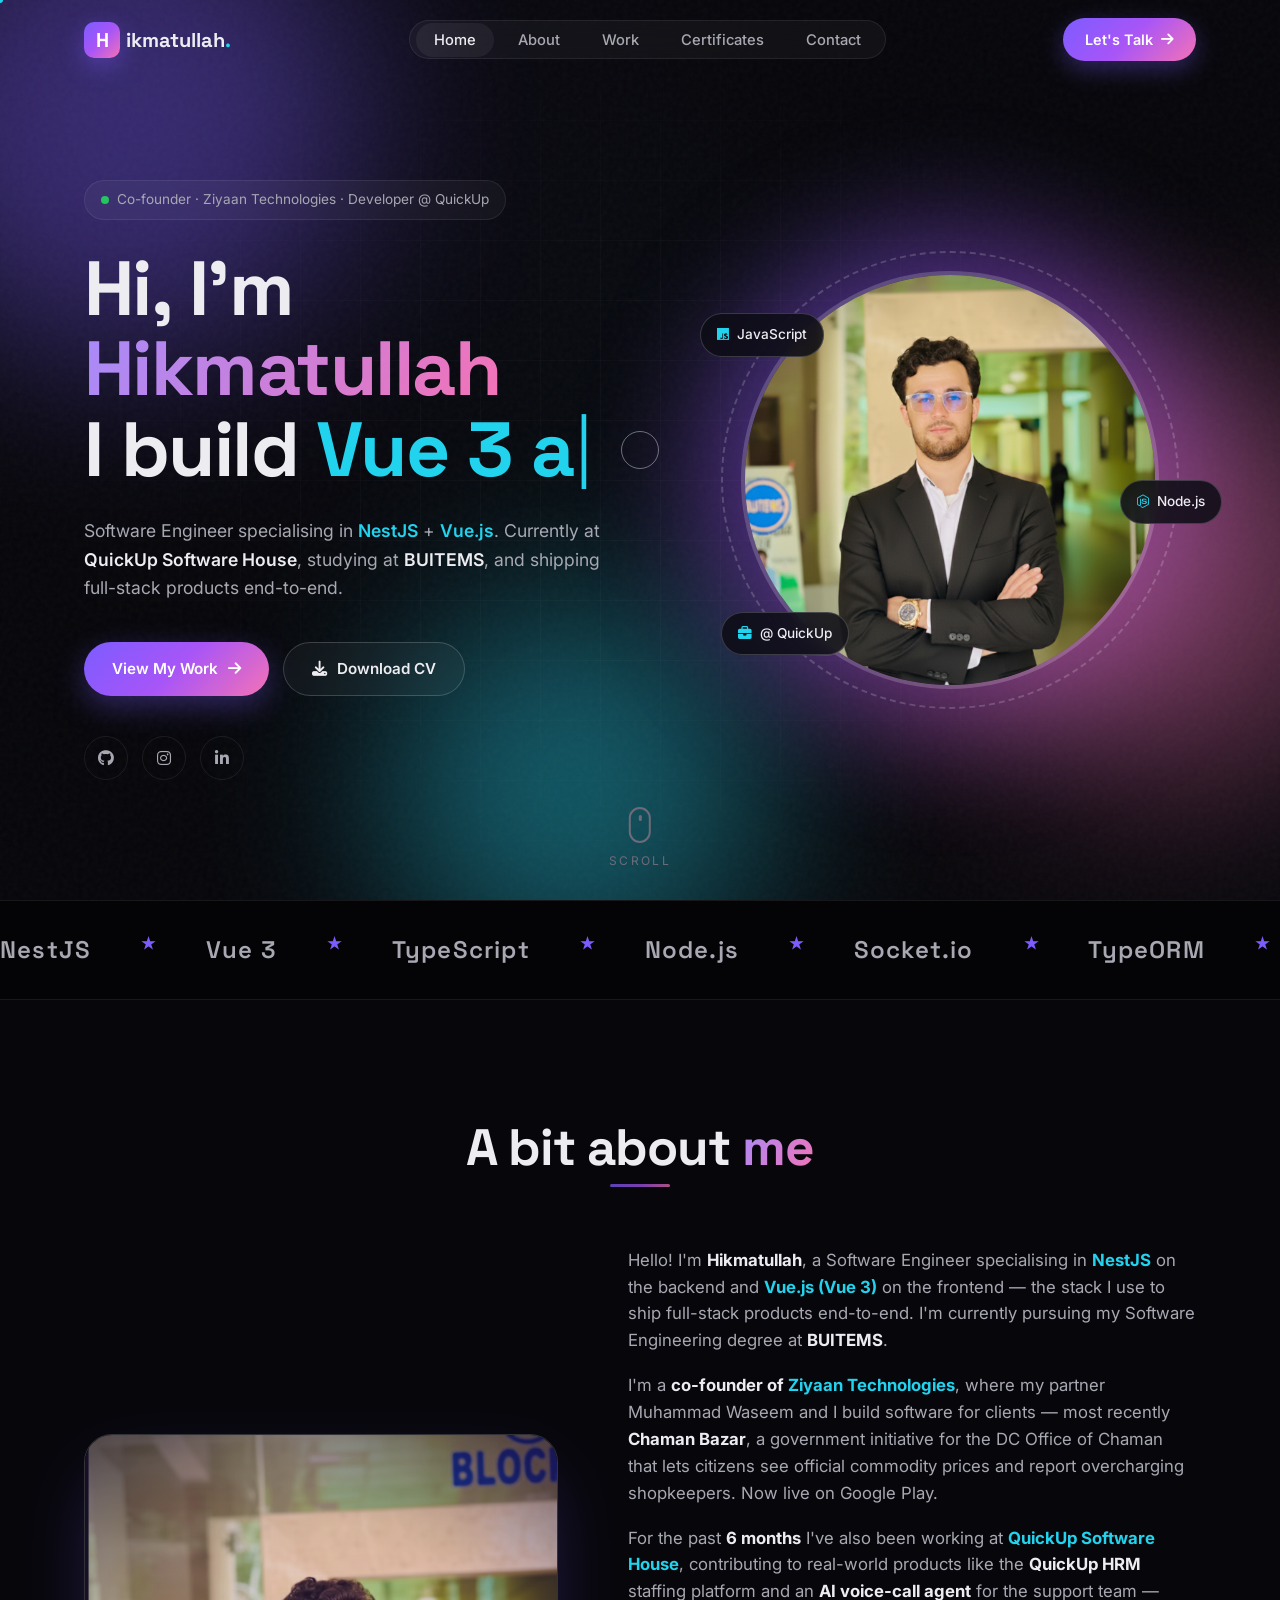
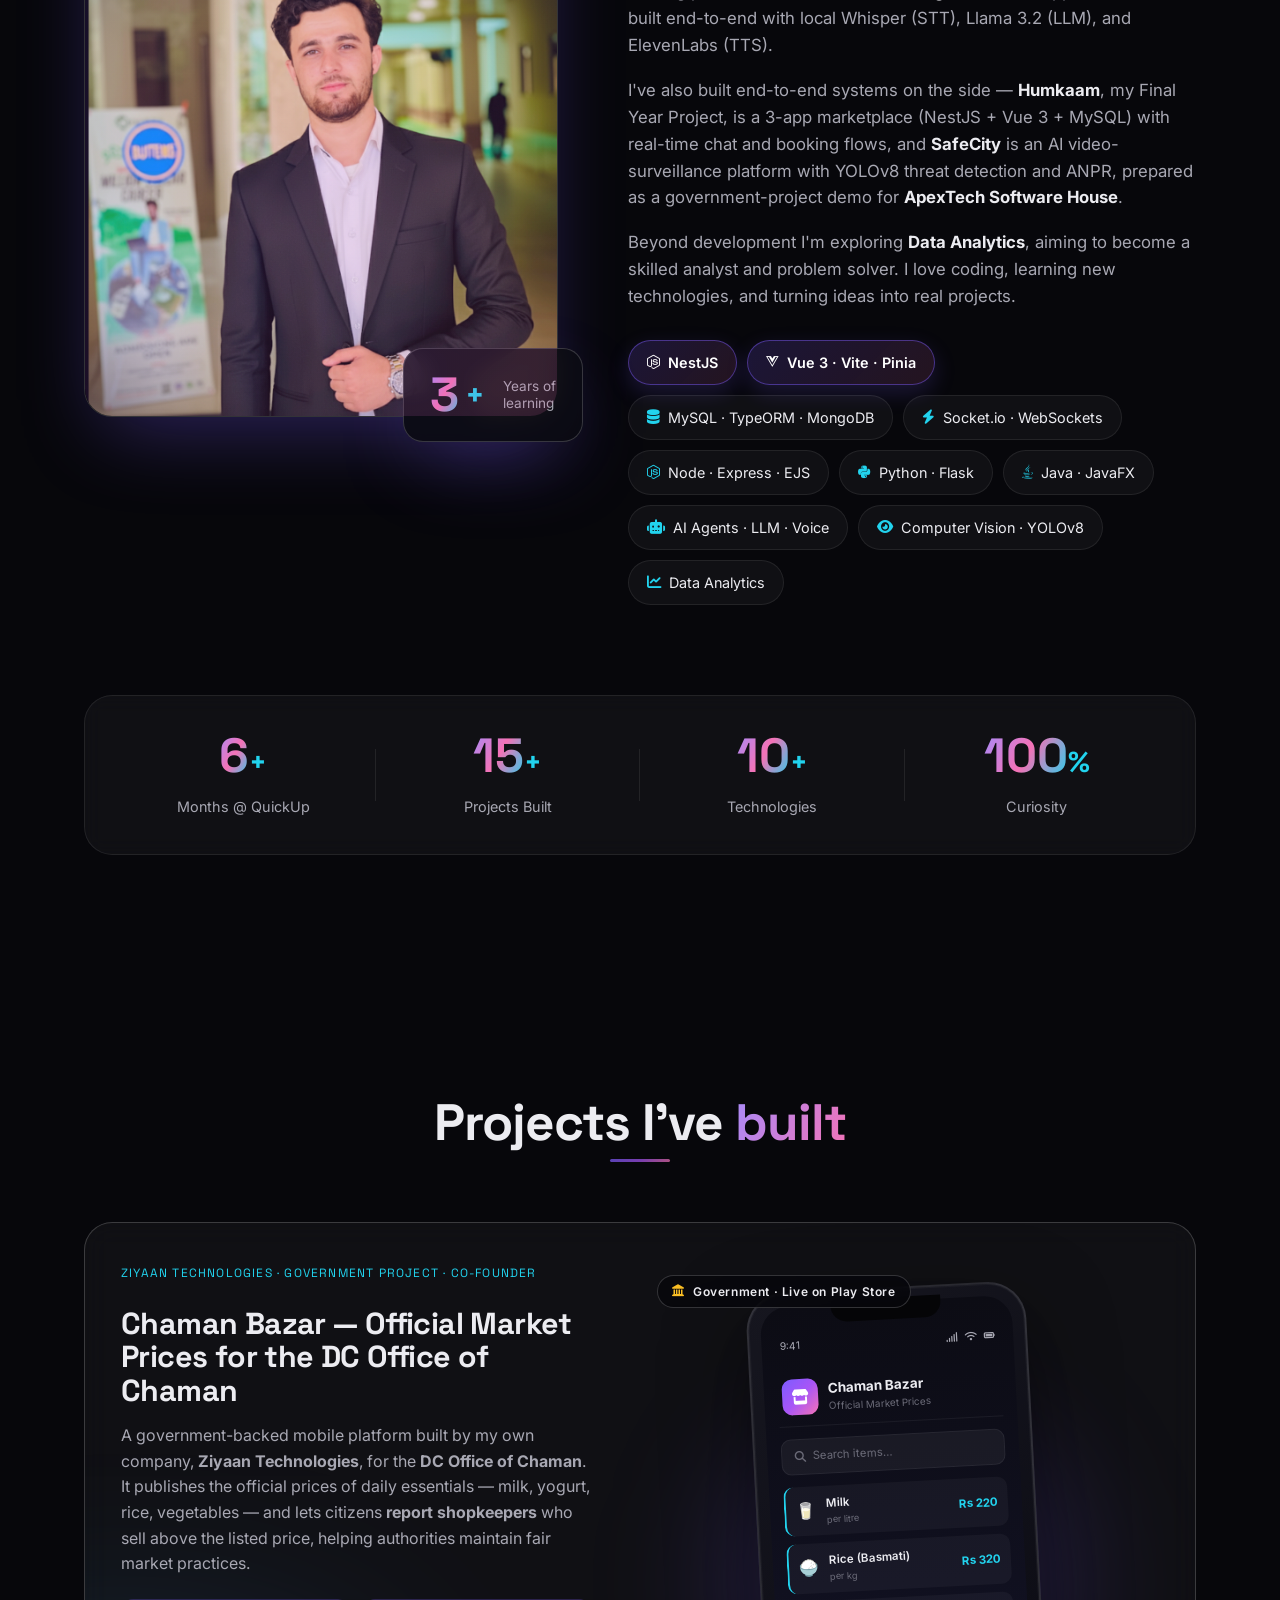
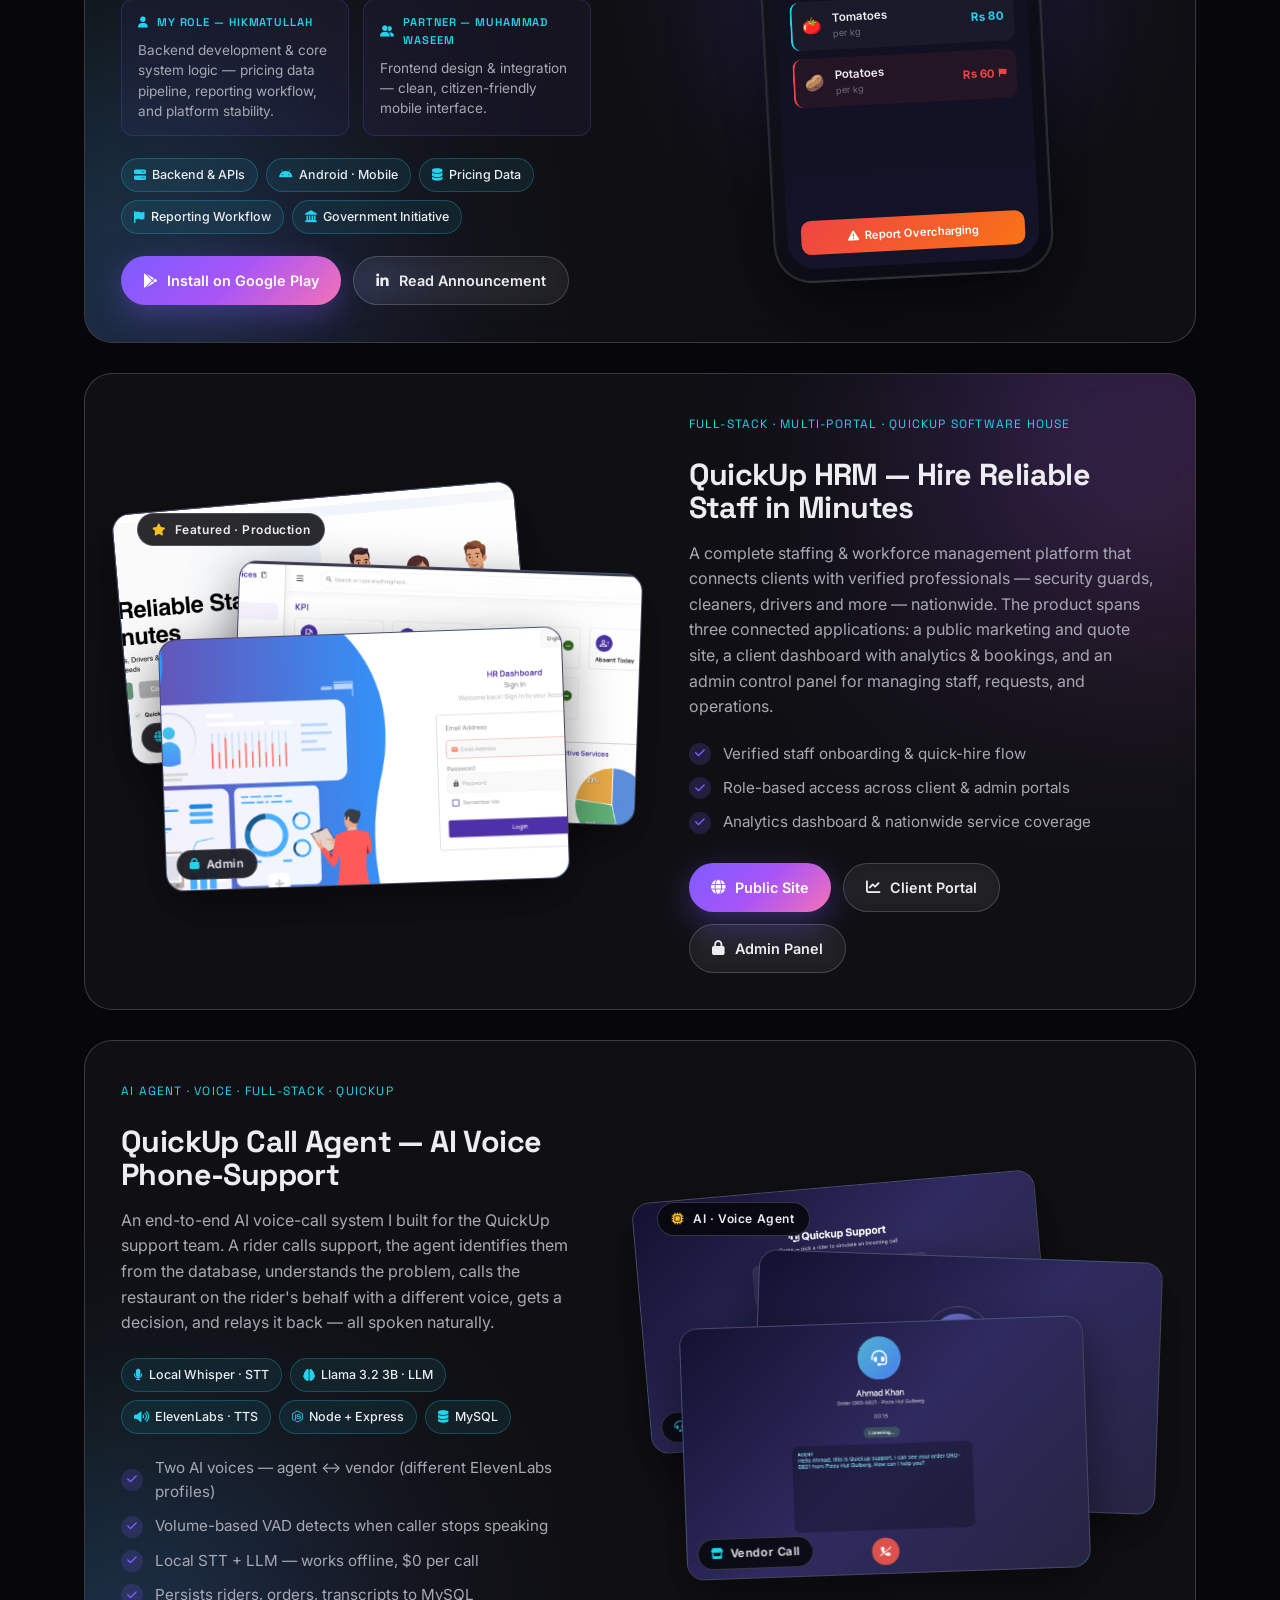
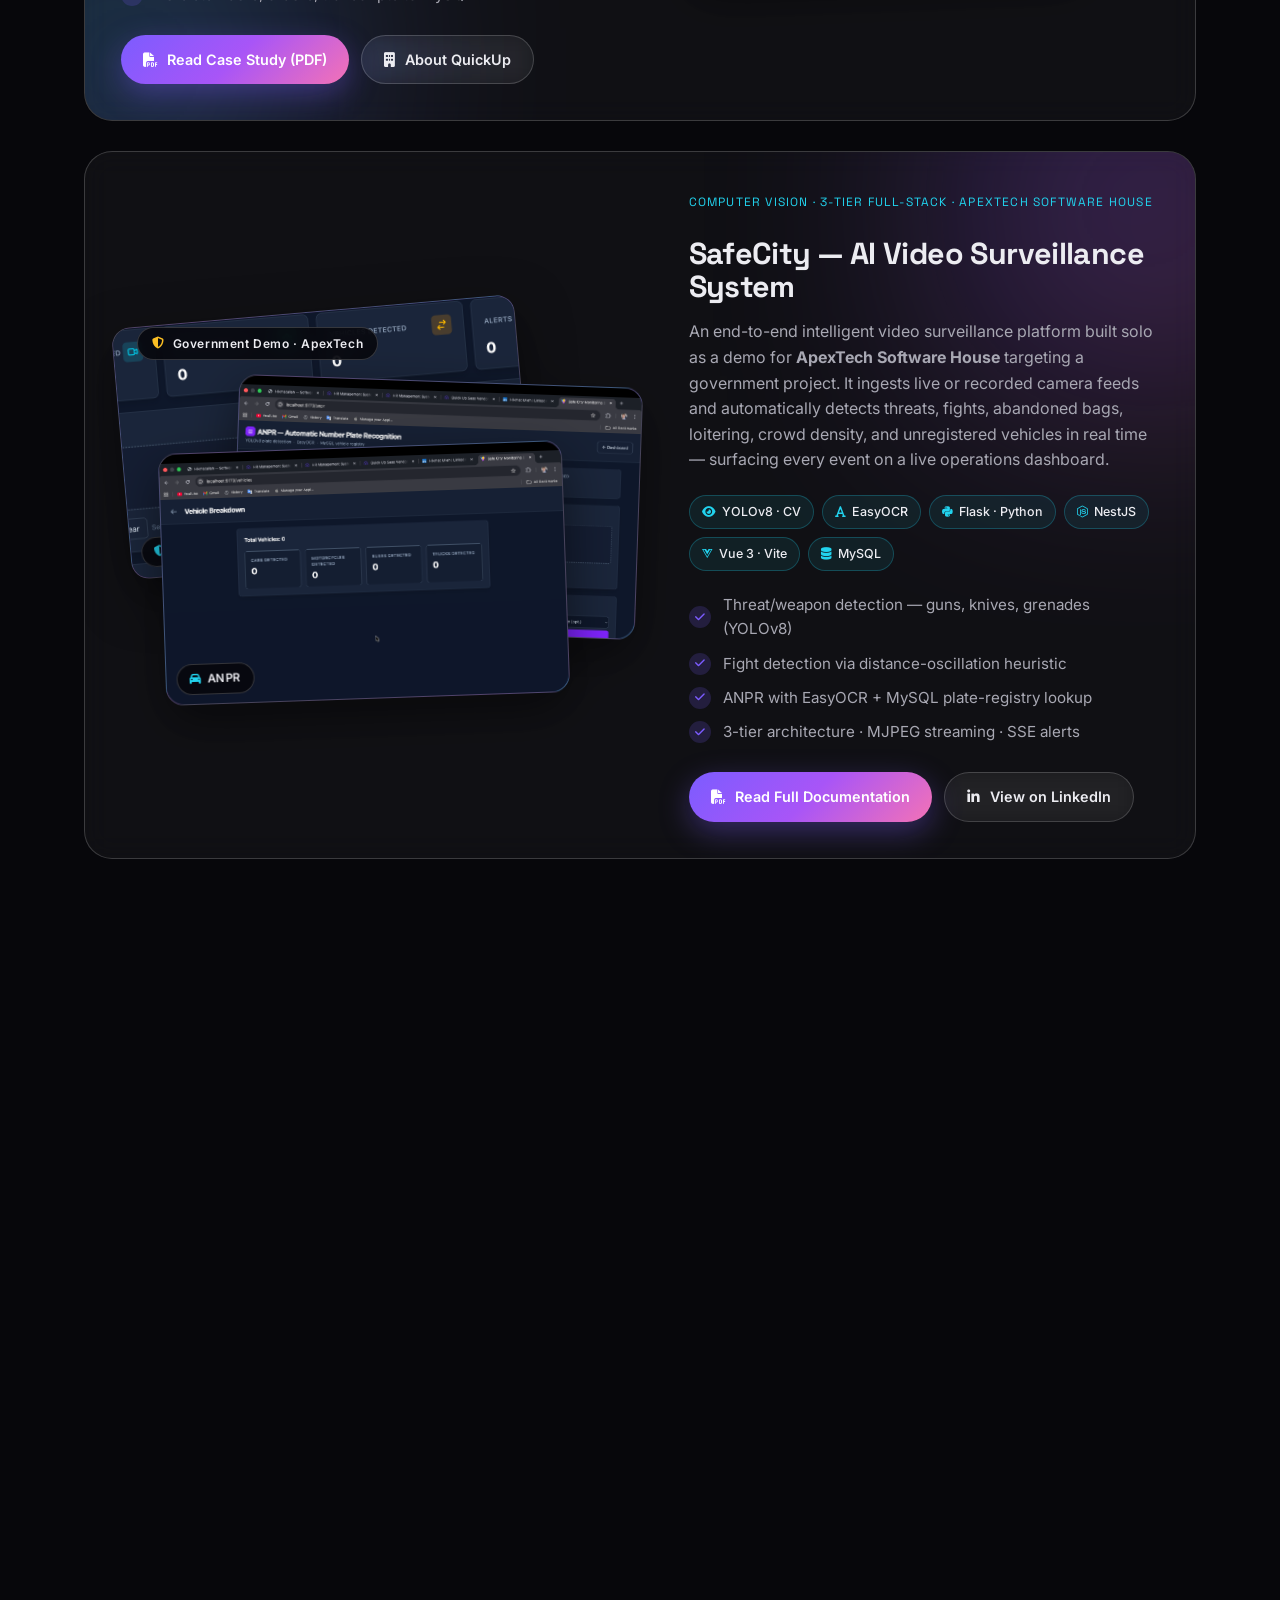
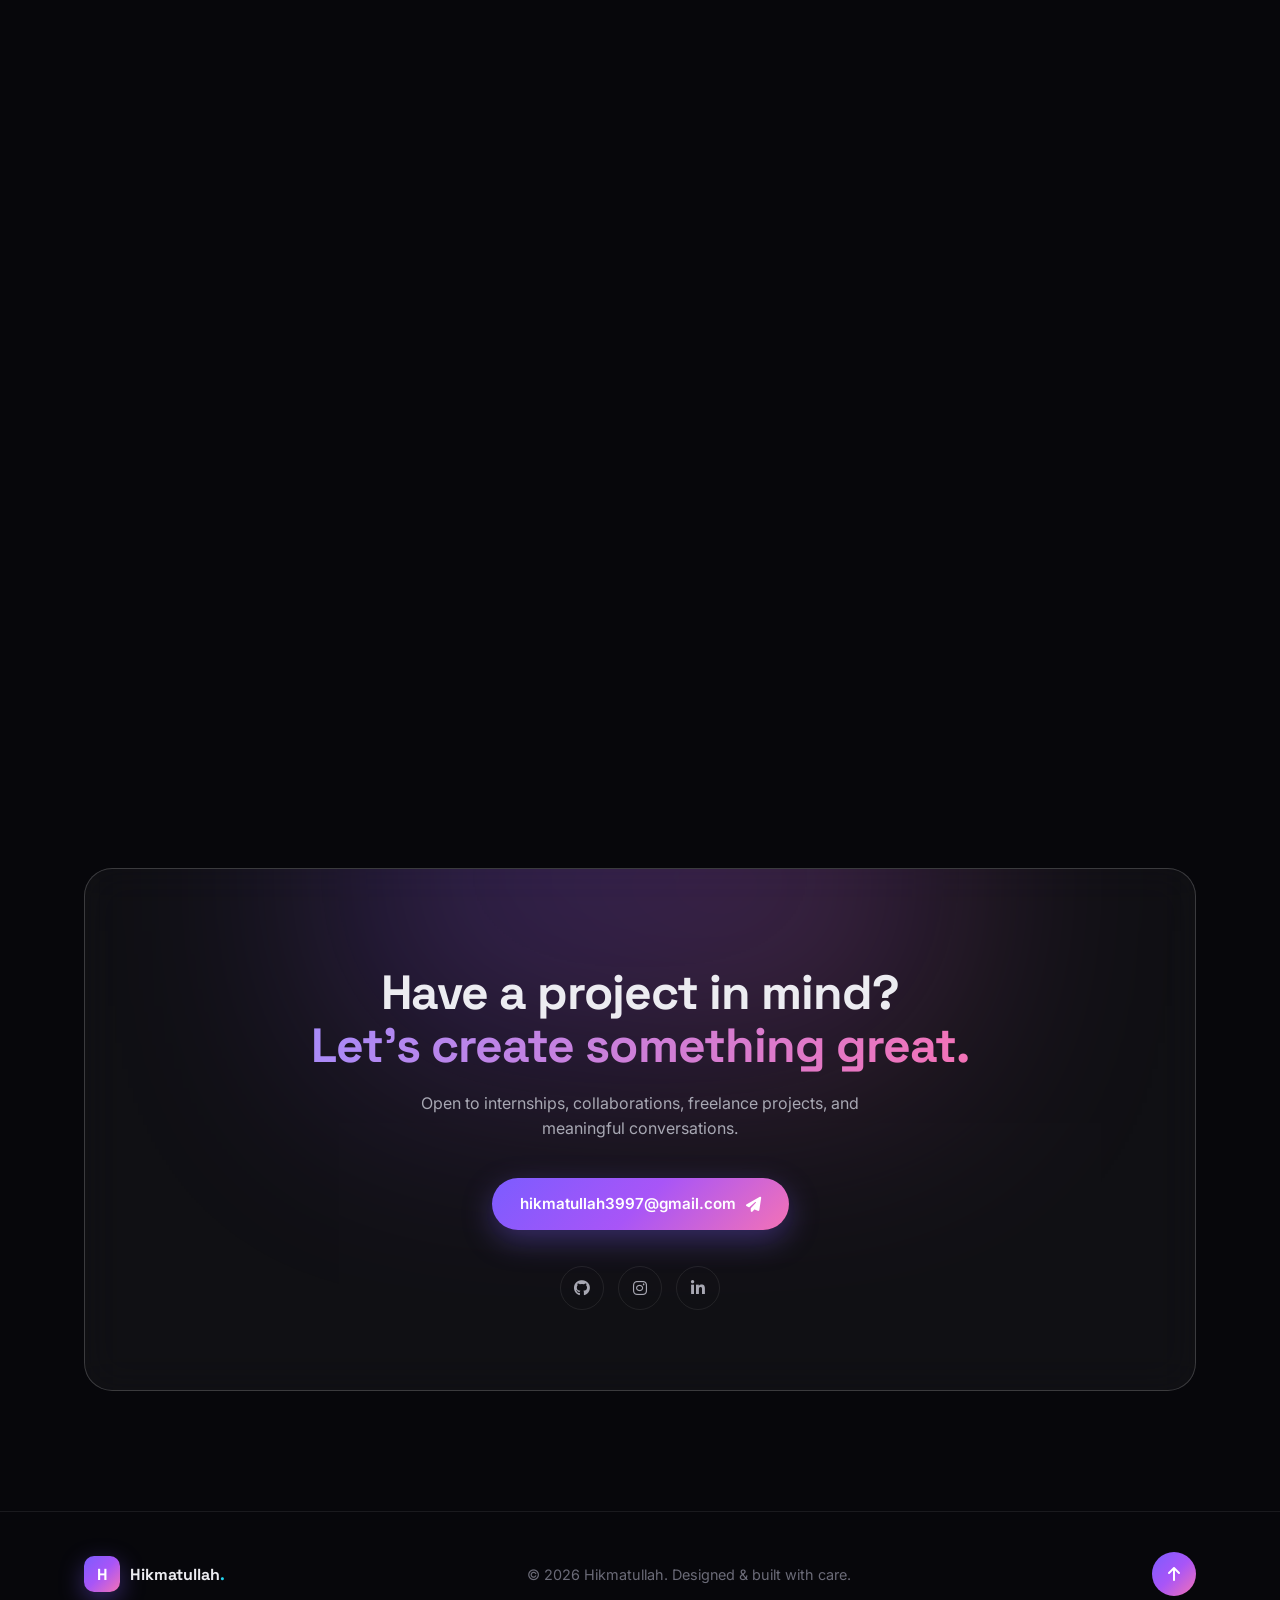
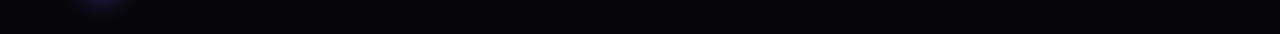
==== index.html @ 04a91f91 "added the projects and changed the ui" ====
<!DOCTYPE html>
<html lang="en">
<head>
    <meta charset="UTF-8" />
    <meta name="viewport" content="width=device-width, initial-scale=1.0" />
    <title>Hikmatullah — Software Engineer & Creative Developer</title>
    <meta name="description" content="Portfolio of Hikmatullah — Software Engineering student at BUITEMS, building beautiful, performant web experiences." />

    <link rel="preconnect" href="https://fonts.googleapis.com" />
    <link rel="preconnect" href="https://fonts.gstatic.com" crossorigin />
    <link href="https://fonts.googleapis.com/css2?family=Inter:wght@300;400;500;600;700&family=Space+Grotesk:wght@400;500;600;700&display=swap" rel="stylesheet" />
    <link rel="stylesheet" href="https://cdnjs.cloudflare.com/ajax/libs/font-awesome/6.4.0/css/all.min.css" />
    <link rel="stylesheet" href="style.css" />
</head>
<body>
    <!-- Custom cursor -->
    <div class="cursor-dot" id="cursorDot"></div>
    <div class="cursor-ring" id="cursorRing"></div>

    <!-- Animated background -->
    <div class="bg-gradient">
        <video class="bg-video" autoplay muted loop playsinline preload="metadata"
               poster="">
            <source src="./assets/bg-video.mp4" type="video/mp4" />
        </video>
        <div class="bg-video-overlay"></div>
        <div class="orb orb-1"></div>
        <div class="orb orb-2"></div>
        <div class="orb orb-3"></div>
        <div class="grid-overlay"></div>
    </div>

    <!-- Page loader -->
    <div class="loader" id="loader">
        <div class="loader-text">
            <span>H</span><span>i</span><span>k</span><span>m</span><span>a</span><span>t</span><span>u</span><span>l</span><span>l</span><span>a</span><span>h</span>
        </div>
        <div class="loader-bar"><span></span></div>
    </div>

    <!-- Header -->
    <header id="header">
        <div class="container">
            <nav>
                <a href="#home" class="logo">
                    <span class="logo-mark">H</span>
                    <span class="logo-text">ikmatullah<span class="logo-dot">.</span></span>
                </a>
                <ul class="nav-links" id="navLinks">
                    <li><a href="#home" class="nav-link">Home</a></li>
                    <li><a href="#about" class="nav-link">About</a></li>
                    <li><a href="#portfolio" class="nav-link">Work</a></li>
                    <li><a href="#services" class="nav-link">Certificates</a></li>
                    <li><a href="#contact" class="nav-link">Contact</a></li>
                </ul>
                <a href="#contact" class="nav-cta magnetic">Let's Talk <i class="fas fa-arrow-right"></i></a>
                <button class="menu-toggle" id="menuToggle" aria-label="Toggle menu">
                    <span></span><span></span><span></span>
                </button>
            </nav>
        </div>
    </header>

    <!-- Hero -->
    <section class="hero" id="home">
        <div class="container hero-container">
            <div class="hero-content">
                <span class="hero-badge reveal">
                    <span class="status-dot"></span> Co-founder · Ziyaan Technologies · Developer @ QuickUp
                </span>
                <h1 class="hero-title">
                    <span class="line reveal-line"><span>Hi, I'm</span></span>
                    <span class="line reveal-line"><span class="gradient-text">Hikmatullah</span></span>
                    <span class="line reveal-line"><span>I build <span class="typed" id="typed"></span><span class="caret">|</span></span></span>
                </h1>
                <p class="hero-desc reveal">
                    Software Engineer specialising in
                    <strong style="color:var(--accent);">NestJS</strong> +
                    <strong style="color:var(--accent);">Vue.js</strong>.
                    Currently at <strong>QuickUp Software House</strong>, studying at
                    <strong>BUITEMS</strong>, and shipping full-stack products end-to-end.
                </p>
                <div class="hero-btns reveal">
                    <a href="#portfolio" class="btn btn-primary magnetic">
                        <span>View My Work</span>
                        <i class="fas fa-arrow-right"></i>
                    </a>
                    <a href="./docs/Hikmatullah Resume.pdf" download="Hikmatullah-Resume.pdf" class="btn btn-ghost magnetic">
                        <i class="fas fa-download"></i>
                        <span>Download CV</span>
                    </a>
                </div>
                <div class="hero-socials reveal">
                    <a href="https://github.com/hikmatullah3997" aria-label="GitHub" target="_blank" rel="noopener"><i class="fab fa-github"></i></a>
                    <a href="https://www.instagram.com/hikothebeast/" aria-label="Instagram" target="_blank" rel="noopener"><i class="fab fa-instagram"></i></a>
                    <a href="https://www.linkedin.com/in/hikmat-ullah-975b34351/" target="_blank" rel="noopener" aria-label="LinkedIn"><i class="fab fa-linkedin-in"></i></a>
                </div>
            </div>

            <div class="hero-image reveal">
                <div class="image-wrap">
                    <div class="image-glow"></div>
                    <div class="image-ring"></div>
                    <img src="./images/profile/Hikmatullah image.png" alt="Hikmatullah" />
                    <div class="float-chip chip-1"><i class="fab fa-js"></i> JavaScript</div>
                    <div class="float-chip chip-2"><i class="fab fa-node-js"></i> Node.js</div>
                    <div class="float-chip chip-3"><i class="fas fa-briefcase"></i> @ QuickUp</div>
                </div>
            </div>
        </div>

        <a href="#about" class="scroll-indicator" aria-label="Scroll down">
            <span class="mouse"><span class="wheel"></span></span>
            <span class="scroll-text">Scroll</span>
        </a>
    </section>

    <!-- Skills marquee -->
    <div class="marquee">
        <div class="marquee-track">
            <span>NestJS</span><span>★</span><span>Vue 3</span><span>★</span><span>TypeScript</span><span>★</span>
            <span>Node.js</span><span>★</span><span>Socket.io</span><span>★</span><span>TypeORM</span><span>★</span>
            <span>Java</span><span>★</span><span>JavaFX</span><span>★</span><span>Python</span><span>★</span>
            <span>Flask</span><span>★</span><span>YOLOv8</span><span>★</span><span>AI Agents</span><span>★</span>
            <span>Llama 3.2</span><span>★</span><span>Whisper STT</span><span>★</span><span>ElevenLabs</span><span>★</span>
            <span>MySQL</span><span>★</span><span>MongoDB</span><span>★</span>
            <span>NestJS</span><span>★</span><span>Vue 3</span><span>★</span><span>TypeScript</span><span>★</span>
            <span>Node.js</span><span>★</span><span>Socket.io</span><span>★</span><span>TypeORM</span><span>★</span>
            <span>Java</span><span>★</span><span>JavaFX</span><span>★</span><span>Python</span><span>★</span>
            <span>Flask</span><span>★</span><span>YOLOv8</span><span>★</span><span>AI Agents</span><span>★</span>
            <span>Llama 3.2</span><span>★</span><span>Whisper STT</span><span>★</span><span>ElevenLabs</span><span>★</span>
            <span>MySQL</span><span>★</span><span>MongoDB</span><span>★</span>
        </div>
    </div>

    <!-- About -->
    <section class="about section" id="about">
        <div class="container">
            <div class="section-head reveal">
                <h2 class="section-title">A bit about <span class="gradient-text">me</span></h2>
            </div>

            <div class="about-content">
                <div class="about-image reveal">
                    <div class="about-image-frame">
                        <img src="./images/profile/hikmatullah img.png" alt="About Hikmatullah" />
                    </div>
                    <div class="about-experience">
                        <span class="exp-num" data-count="3">0</span><span>+</span>
                        <span class="exp-label">Years of<br/>learning</span>
                    </div>
                </div>

                <div class="about-text reveal">
                    <p>
                        Hello! I'm <strong>Hikmatullah</strong>, a Software Engineer specialising in
                        <strong style="color:var(--accent);">NestJS</strong> on the backend and
                        <strong style="color:var(--accent);">Vue.js (Vue 3)</strong> on the frontend —
                        the stack I use to ship full-stack products end-to-end. I'm currently pursuing
                        my Software Engineering degree at <strong>BUITEMS</strong>.
                    </p>
                    <p>
                        I'm a <strong>co-founder of <span style="color:var(--accent);">Ziyaan Technologies</span></strong>,
                        where my partner Muhammad Waseem and I build software for clients —
                        most recently <strong>Chaman Bazar</strong>, a government initiative for the
                        DC Office of Chaman that lets citizens see official commodity prices and
                        report overcharging shopkeepers. Now live on Google Play.
                    </p>
                    <p>
                        For the past <strong>6 months</strong> I've also been working at
                        <strong><a href="https://quickup.uk/" target="_blank" rel="noopener" style="color:var(--accent);text-decoration:none;">QuickUp Software House</a></strong>,
                        contributing to real-world products like the <strong>QuickUp HRM</strong> staffing
                        platform and an <strong>AI voice-call agent</strong> for the support team —
                        built end-to-end with local Whisper (STT), Llama 3.2 (LLM), and ElevenLabs (TTS).
                    </p>
                    <p>
                        I've also built end-to-end systems on the side — <strong>Humkaam</strong>,
                        my Final Year Project, is a 3-app marketplace (NestJS + Vue 3 + MySQL) with
                        real-time chat and booking flows, and <strong>SafeCity</strong> is an AI
                        video-surveillance platform with YOLOv8 threat detection and ANPR, prepared
                        as a government-project demo for <strong>ApexTech Software House</strong>.
                    </p>
                    <p>
                        Beyond development I'm exploring <strong>Data Analytics</strong>, aiming to become a skilled
                        analyst and problem solver. I love coding, learning new technologies, and turning ideas into real
                        projects.
                    </p>

                    <div class="skills">
                        <span class="skill primary"><i class="fab fa-node-js"></i> NestJS</span>
                        <span class="skill primary"><i class="fab fa-vuejs"></i> Vue 3 · Vite · Pinia</span>
                        <span class="skill"><i class="fas fa-database"></i> MySQL · TypeORM · MongoDB</span>
                        <span class="skill"><i class="fas fa-bolt"></i> Socket.io · WebSockets</span>
                        <span class="skill"><i class="fab fa-node-js"></i> Node · Express · EJS</span>
                        <span class="skill"><i class="fab fa-python"></i> Python · Flask</span>
                        <span class="skill"><i class="fab fa-java"></i> Java · JavaFX</span>
                        <span class="skill"><i class="fas fa-robot"></i> AI Agents · LLM · Voice</span>
                        <span class="skill"><i class="fas fa-eye"></i> Computer Vision · YOLOv8</span>
                        <span class="skill"><i class="fas fa-chart-line"></i> Data Analytics</span>
                    </div>
                </div>
            </div>

            <!-- Stats -->
            <div class="stats reveal">
                <div class="stat">
                    <span class="stat-num" data-count="6">0</span><span>+</span>
                    <span class="stat-label">Months @ QuickUp</span>
                </div>
                <div class="stat">
                    <span class="stat-num" data-count="15">0</span><span>+</span>
                    <span class="stat-label">Projects Built</span>
                </div>
                <div class="stat">
                    <span class="stat-num" data-count="10">0</span><span>+</span>
                    <span class="stat-label">Technologies</span>
                </div>
                <div class="stat">
                    <span class="stat-num" data-count="100">0</span><span>%</span>
                    <span class="stat-label">Curiosity</span>
                </div>
            </div>
        </div>
    </section>

    <!-- Portfolio -->
    <section class="portfolio section" id="portfolio">
        <div class="container">
            <div class="section-head reveal">
                <h2 class="section-title">Projects I've <span class="gradient-text">built</span></h2>
            </div>

            <!-- Featured project 0: Chaman Bazar (Ziyaan Technologies) -->
            <article class="portfolio-featured reverse reveal">
                <div class="featured-collage phone-mockup">
                    <div class="phone">
                        <div class="phone-notch"></div>
                        <div class="phone-screen">
                            <div class="phone-status">
                                <span>9:41</span>
                                <span><i class="fas fa-signal"></i> <i class="fas fa-wifi"></i> <i class="fas fa-battery-full"></i></span>
                            </div>
                            <div class="phone-header">
                                <div class="phone-app-icon"><i class="fas fa-store"></i></div>
                                <div>
                                    <div class="phone-app-title">Chaman Bazar</div>
                                    <div class="phone-app-sub">Official Market Prices</div>
                                </div>
                            </div>
                            <div class="phone-search">
                                <i class="fas fa-search"></i>
                                <span>Search items…</span>
                            </div>
                            <div class="phone-list">
                                <div class="phone-item"><span class="pi-emoji">🥛</span><div class="pi-body"><div class="pi-name">Milk</div><div class="pi-unit">per litre</div></div><div class="pi-price">Rs 220</div></div>
                                <div class="phone-item"><span class="pi-emoji">🍚</span><div class="pi-body"><div class="pi-name">Rice (Basmati)</div><div class="pi-unit">per kg</div></div><div class="pi-price">Rs 320</div></div>
                                <div class="phone-item"><span class="pi-emoji">🍅</span><div class="pi-body"><div class="pi-name">Tomatoes</div><div class="pi-unit">per kg</div></div><div class="pi-price">Rs 80</div></div>
                                <div class="phone-item flag"><span class="pi-emoji">🥔</span><div class="pi-body"><div class="pi-name">Potatoes</div><div class="pi-unit">per kg</div></div><div class="pi-price">Rs 60 <i class="fas fa-flag"></i></div></div>
                            </div>
                            <button class="phone-report"><i class="fas fa-triangle-exclamation"></i> Report Overcharging</button>
                        </div>
                    </div>
                    <div class="phone-glow"></div>
                    <div class="featured-badge"><i class="fas fa-landmark"></i> Government · Live on Play Store</div>
                </div>

                <div class="featured-info">
                    <span class="tag">Ziyaan Technologies · Government Project · Co-founder</span>
                    <h3>Chaman Bazar — Official Market Prices for the DC Office of Chaman</h3>
                    <p>
                        A government-backed mobile platform built by my own company,
                        <strong>Ziyaan Technologies</strong>, for the
                        <strong>DC Office of Chaman</strong>. It publishes the official prices of
                        daily essentials — milk, yogurt, rice, vegetables — and lets citizens
                        <strong>report shopkeepers</strong> who sell above the listed price, helping
                        authorities maintain fair market practices.
                    </p>

                    <div class="role-split">
                        <div class="role">
                            <span class="role-label"><i class="fas fa-user"></i> My role — Hikmatullah</span>
                            <span class="role-value">Backend development & core system logic — pricing data pipeline, reporting workflow, and platform stability.</span>
                        </div>
                        <div class="role">
                            <span class="role-label"><i class="fas fa-user-group"></i> Partner — Muhammad Waseem</span>
                            <span class="role-value">Frontend design & integration — clean, citizen-friendly mobile interface.</span>
                        </div>
                    </div>

                    <div class="tech-pills">
                        <span class="tech-pill"><i class="fas fa-server"></i> Backend & APIs</span>
                        <span class="tech-pill"><i class="fab fa-android"></i> Android · Mobile</span>
                        <span class="tech-pill"><i class="fas fa-database"></i> Pricing Data</span>
                        <span class="tech-pill"><i class="fas fa-flag"></i> Reporting Workflow</span>
                        <span class="tech-pill"><i class="fas fa-landmark"></i> Government Initiative</span>
                    </div>

                    <div class="featured-links">
                        <a href="https://play.google.com/store/apps/details?id=com.chamanbazar" target="_blank" rel="noopener" class="btn btn-primary magnetic">
                            <i class="fab fa-google-play"></i> <span>Install on Google Play</span>
                        </a>
                        <a href="https://www.linkedin.com/feed/update/urn:li:activity:7435866640464084993/" target="_blank" rel="noopener" class="btn btn-ghost magnetic">
                            <i class="fab fa-linkedin-in"></i> <span>Read Announcement</span>
                        </a>
                    </div>
                </div>
            </article>

            <!-- Featured project -->
            <article class="portfolio-featured reveal">
                <div class="featured-collage stack">
                    <div class="collage-stack-item s1">
                        <img src="./images/quickup-hrm/hrm-public.png" alt="QuickUp HRM Public Site" />
                        <span class="collage-tag"><i class="fas fa-globe"></i> Public</span>
                    </div>
                    <div class="collage-stack-item s2">
                        <img src="./images/quickup-hrm/Hrm_client.png" alt="QuickUp HRM Client Dashboard" />
                        <span class="collage-tag"><i class="fas fa-chart-line"></i> Client</span>
                    </div>
                    <div class="collage-stack-item s3">
                        <img src="./images/quickup-hrm/Hrm-admin.png" alt="QuickUp HRM Admin Panel" />
                        <span class="collage-tag"><i class="fas fa-lock"></i> Admin</span>
                    </div>
                    <div class="featured-badge"><i class="fas fa-star"></i> Featured · Production</div>
                </div>
                <div class="featured-info">
                    <span class="tag">Full-Stack · Multi-Portal · QuickUp Software House</span>
                    <h3>QuickUp HRM — Hire Reliable Staff in Minutes</h3>
                    <p>
                        A complete staffing & workforce management platform that connects clients with
                        verified professionals — security guards, cleaners, drivers and more —
                        nationwide. The product spans three connected applications: a public marketing
                        and quote site, a client dashboard with analytics & bookings, and an admin
                        control panel for managing staff, requests, and operations.
                    </p>
                    <ul class="featured-points">
                        <li><i class="fas fa-check"></i> Verified staff onboarding & quick-hire flow</li>
                        <li><i class="fas fa-check"></i> Role-based access across client & admin portals</li>
                        <li><i class="fas fa-check"></i> Analytics dashboard & nationwide service coverage</li>
                    </ul>
                    <div class="featured-links">
                        <a href="https://hrm-webdev.quickup.uk/" target="_blank" rel="noopener" class="btn btn-primary magnetic">
                            <i class="fas fa-globe"></i> <span>Public Site</span>
                        </a>
                        <a href="https://hrm-client.quickup.uk/dashboard/analytical" target="_blank" rel="noopener" class="btn btn-ghost magnetic">
                            <i class="fas fa-chart-line"></i> <span>Client Portal</span>
                        </a>
                        <a href="https://hrm-admin.quickup.uk/auth/login" target="_blank" rel="noopener" class="btn btn-ghost magnetic">
                            <i class="fas fa-lock"></i> <span>Admin Panel</span>
                        </a>
                    </div>
                </div>
            </article>

            <!-- Featured project 2: Call Agent -->
            <article class="portfolio-featured reverse reveal">
                <div class="featured-info">
                    <span class="tag">AI Agent · Voice · Full-Stack · QuickUp</span>
                    <h3>QuickUp Call Agent — AI Voice Phone-Support</h3>
                    <p>
                        An end-to-end AI voice-call system I built for the QuickUp support team.
                        A rider calls support, the agent identifies them from the database, understands
                        the problem, calls the restaurant on the rider's behalf with a different voice,
                        gets a decision, and relays it back — all spoken naturally.
                    </p>

                    <div class="tech-pills">
                        <span class="tech-pill"><i class="fas fa-microphone"></i> Local Whisper · STT</span>
                        <span class="tech-pill"><i class="fas fa-brain"></i> Llama 3.2 3B · LLM</span>
                        <span class="tech-pill"><i class="fas fa-volume-high"></i> ElevenLabs · TTS</span>
                        <span class="tech-pill"><i class="fab fa-node-js"></i> Node + Express</span>
                        <span class="tech-pill"><i class="fas fa-database"></i> MySQL</span>
                    </div>

                    <ul class="featured-points">
                        <li><i class="fas fa-check"></i> Two AI voices — agent ↔ vendor (different ElevenLabs profiles)</li>
                        <li><i class="fas fa-check"></i> Volume-based VAD detects when caller stops speaking</li>
                        <li><i class="fas fa-check"></i> Local STT + LLM — works offline, $0 per call</li>
                        <li><i class="fas fa-check"></i> Persists riders, orders, transcripts to MySQL</li>
                    </ul>

                    <div class="featured-links">
                        <a href="./docs/quickup_call_agent.pdf" target="_blank" rel="noopener" class="btn btn-primary magnetic">
                            <i class="fas fa-file-pdf"></i> <span>Read Case Study (PDF)</span>
                        </a>
                        <a href="https://quickup.uk/" target="_blank" rel="noopener" class="btn btn-ghost magnetic">
                            <i class="fas fa-building"></i> <span>About QuickUp</span>
                        </a>
                    </div>
                </div>

                <div class="featured-collage stack">
                    <div class="collage-stack-item s1">
                        <img src="./images/call-agent/callagent.png" alt="Call Agent — Lobby" />
                        <span class="collage-tag"><i class="fas fa-headset"></i> Lobby</span>
                    </div>
                    <div class="collage-stack-item s2">
                        <img src="./images/call-agent/callagent2ndimg.png" alt="Call Agent — In Call" />
                        <span class="collage-tag"><i class="fas fa-phone-volume"></i> In Call</span>
                    </div>
                    <div class="collage-stack-item s3">
                        <img src="./images/call-agent/callagent3edimg.png" alt="Call Agent — Vendor Call" />
                        <span class="collage-tag"><i class="fas fa-store"></i> Vendor Call</span>
                    </div>
                    <div class="featured-badge"><i class="fas fa-microchip"></i> AI · Voice Agent</div>
                </div>
            </article>

            <!-- Featured project 3: SafeCity -->
            <article class="portfolio-featured reveal">
                <div class="featured-collage stack">
                    <div class="collage-stack-item s1">
                        <img src="./images/safecity/safecity1.png" alt="SafeCity Dashboard" />
                        <span class="collage-tag"><i class="fas fa-shield-halved"></i> Dashboard</span>
                    </div>
                    <div class="collage-stack-item s2">
                        <img src="./images/safecity/safecity2.png" alt="SafeCity Live Detection" />
                        <span class="collage-tag"><i class="fas fa-video"></i> Live Detection</span>
                    </div>
                    <div class="collage-stack-item s3">
                        <img src="./images/safecity/safecity3.png" alt="SafeCity ANPR" />
                        <span class="collage-tag"><i class="fas fa-car"></i> ANPR</span>
                    </div>
                    <div class="featured-badge"><i class="fas fa-shield-halved"></i> Government Demo · ApexTech</div>
                </div>

                <div class="featured-info">
                    <span class="tag">Computer Vision · 3-Tier Full-Stack · ApexTech Software House</span>
                    <h3>SafeCity — AI Video Surveillance System</h3>
                    <p>
                        An end-to-end intelligent video surveillance platform built solo as a demo
                        for <strong>ApexTech Software House</strong> targeting a government project.
                        It ingests live or recorded camera feeds and automatically detects threats,
                        fights, abandoned bags, loitering, crowd density, and unregistered vehicles
                        in real time — surfacing every event on a live operations dashboard.
                    </p>

                    <div class="tech-pills">
                        <span class="tech-pill"><i class="fas fa-eye"></i> YOLOv8 · CV</span>
                        <span class="tech-pill"><i class="fas fa-font"></i> EasyOCR</span>
                        <span class="tech-pill"><i class="fab fa-python"></i> Flask · Python</span>
                        <span class="tech-pill"><i class="fab fa-node-js"></i> NestJS</span>
                        <span class="tech-pill"><i class="fab fa-vuejs"></i> Vue 3 · Vite</span>
                        <span class="tech-pill"><i class="fas fa-database"></i> MySQL</span>
                    </div>

                    <ul class="featured-points">
                        <li><i class="fas fa-check"></i> Threat/weapon detection — guns, knives, grenades (YOLOv8)</li>
                        <li><i class="fas fa-check"></i> Fight detection via distance-oscillation heuristic</li>
                        <li><i class="fas fa-check"></i> ANPR with EasyOCR + MySQL plate-registry lookup</li>
                        <li><i class="fas fa-check"></i> 3-tier architecture · MJPEG streaming · SSE alerts</li>
                    </ul>

                    <div class="featured-links">
                        <a href="./docs/SmartCity_Project_Complete.pdf" target="_blank" rel="noopener" class="btn btn-primary magnetic">
                            <i class="fas fa-file-pdf"></i> <span>Read Full Documentation</span>
                        </a>
                        <a href="https://www.linkedin.com/feed/update/urn:li:activity:7440863257894060032/" target="_blank" rel="noopener" class="btn btn-ghost magnetic">
                            <i class="fab fa-linkedin-in"></i> <span>View on LinkedIn</span>
                        </a>
                    </div>
                </div>
            </article>

            <!-- Featured project 4: Humkaam (FYP) -->
            <article class="portfolio-featured reverse reveal">
                <div class="featured-info">
                    <span class="tag">Final Year Project · Marketplace · Full-Stack</span>
                    <h3>Humkaam — On-Demand Marketplace for Verified Professionals</h3>
                    <p>
                        My <strong>Final Year Project</strong> — a full-stack marketplace connecting
                        clients with verified professionals (electricians, plumbers, tutors, nurses
                        and more). Three independently deployable apps backed by a single NestJS API
                        with MySQL, Socket.io real-time chat, and S3-compatible file storage.
                    </p>

                    <div class="tech-pills">
                        <span class="tech-pill"><i class="fab fa-node-js"></i> NestJS · TypeScript</span>
                        <span class="tech-pill"><i class="fab fa-vuejs"></i> Vue 3 · Vite · Pinia</span>
                        <span class="tech-pill"><i class="fas fa-database"></i> MySQL · TypeORM</span>
                        <span class="tech-pill"><i class="fas fa-bolt"></i> Socket.io · WebSockets</span>
                        <span class="tech-pill"><i class="fas fa-key"></i> JWT · bcrypt</span>
                        <span class="tech-pill"><i class="fas fa-cloud"></i> AWS S3</span>
                    </div>

                    <ul class="featured-points">
                        <li><i class="fas fa-check"></i> 3 apps: client/pro web · admin console · NestJS API</li>
                        <li><i class="fas fa-check"></i> Real-time chat — presence, unread badges, read receipts</li>
                        <li><i class="fas fa-check"></i> Booking lifecycle with server-gated reviews (only after completion)</li>
                        <li><i class="fas fa-check"></i> Admin verification flow — CNIC + documents before discoverability</li>
                        <li><i class="fas fa-check"></i> Dark mode · mobile-responsive · CASL ability checks</li>
                    </ul>

                    <div class="featured-links">
                        <a href="./docs/Humkaam_Project_Documentation.pdf" target="_blank" rel="noopener" class="btn btn-primary magnetic">
                            <i class="fas fa-file-pdf"></i> <span>Read Full Documentation</span>
                        </a>
                        <a href="https://github.com/hikmatullah3997" target="_blank" rel="noopener" class="btn btn-ghost magnetic">
                            <i class="fab fa-github"></i> <span>GitHub</span>
                        </a>
                    </div>
                </div>

                <div class="featured-collage stack">
                    <div class="collage-stack-item s1">
                        <img src="./images/humkam/humkamweb.png" alt="Humkaam Public Web" />
                        <span class="collage-tag"><i class="fas fa-globe"></i> Public</span>
                    </div>
                    <div class="collage-stack-item s2">
                        <img src="./images/humkam/humkamweb3.png" alt="Humkaam Profile" />
                        <span class="collage-tag"><i class="fas fa-user-tie"></i> Pro Profile</span>
                    </div>
                    <div class="collage-stack-item s3">
                        <img src="./images/humkam/humkamadmin.png" alt="Humkaam Admin Console" />
                        <span class="collage-tag"><i class="fas fa-user-shield"></i> Admin</span>
                    </div>
                    <div class="featured-badge"><i class="fas fa-graduation-cap"></i> Final Year Project</div>
                </div>
            </article>

            <!-- Featured project 5: GKB / Pakwan Restaurant Management System -->
            <article class="portfolio-featured reveal">
                <div class="featured-collage stack two">
                    <div class="collage-stack-item s1">
                        <img src="./images/gkb/GKB1.png" alt="GKB Pakwan — Entry" />
                        <span class="collage-tag"><i class="fas fa-house"></i> Landing</span>
                    </div>
                    <div class="collage-stack-item s3">
                        <img src="./images/gkb/GKB2.png" alt="GKB Pakwan — Module" />
                        <span class="collage-tag"><i class="fas fa-receipt"></i> Orders</span>
                    </div>
                    <div class="featured-badge"><i class="fab fa-java"></i> Java · Desktop App</div>
                </div>

                <div class="featured-info">
                    <span class="tag">Desktop App · Real Business Use · Solo Build</span>
                    <h3>GKB / Pakwan — Restaurant Management System</h3>
                    <p>
                        A <strong>~13,200-line Java + JavaFX desktop app</strong> built solo for a
                        multi-branch catering business. Manages day-to-day operations across three
                        sales channels (GKB Pakwan, Kebabish Marki, Outer Pakwan), plus a per-person
                        Khata credit ledger, expenses, and sales reporting. Distributed as a single
                        826 KB fat-JAR — runs by double-clicking <code>GKB.command</code>.
                    </p>

                    <div class="tech-pills">
                        <span class="tech-pill"><i class="fab fa-java"></i> Java</span>
                        <span class="tech-pill"><i class="fas fa-desktop"></i> JavaFX 25 · FXML · CSS</span>
                        <span class="tech-pill"><i class="fas fa-cubes"></i> MVC · Page Cache</span>
                        <span class="tech-pill"><i class="fas fa-qrcode"></i> ZXing · QR / Barcode</span>
                        <span class="tech-pill"><i class="fas fa-file-csv"></i> CSV Persistence</span>
                    </div>

                    <ul class="featured-points">
                        <li><i class="fas fa-check"></i> 3 branded order modules with shared schema + cross-page edit</li>
                        <li><i class="fas fa-check"></i> Khata credit ledger — debits, credits, running balance per person</li>
                        <li><i class="fas fa-check"></i> Multi-tender outer orders (Cash · Online · Bank · Check) with payment history</li>
                        <li><i class="fas fa-check"></i> Global F8 / Cmd+S save · cached navigation · single-window UX</li>
                        <li><i class="fas fa-check"></i> Portable: copy the folder, run anywhere — no DB, no installer</li>
                    </ul>

                    <div class="featured-links">
                        <a href="./docs/GKB_Project_Report.pdf" target="_blank" rel="noopener" class="btn btn-primary magnetic">
                            <i class="fas fa-file-pdf"></i> <span>Read Full Report</span>
                        </a>
                        <a href="https://github.com/hikmatullah3997" target="_blank" rel="noopener" class="btn btn-ghost magnetic">
                            <i class="fab fa-github"></i> <span>GitHub</span>
                        </a>
                    </div>
                </div>
            </article>

            <div class="portfolio-grid">
                <article class="portfolio-item tilt reveal">
                    <div class="portfolio-img">
                        <img src="./images/misc/image.png" alt="Simon Says Game" />
                        <div class="portfolio-overlay">
                            <a href="https://hikmatullah3997.github.io/Simon-says-Game/" target="_blank" rel="noopener" class="overlay-btn"><i class="fas fa-arrow-up-right-from-square"></i></a>
                        </div>
                    </div>
                    <div class="portfolio-info">
                        <span class="tag">Game · JS</span>
                        <h3>Simon Says Game</h3>
                        <p>A memory-based color sequence game that puts your brain on alert.</p>
                        <a href="https://hikmatullah3997.github.io/Simon-says-Game/" target="_blank" rel="noopener" class="portfolio-link">Play Game <i class="fas fa-arrow-right"></i></a>
                    </div>
                </article>

                <article class="portfolio-item tilt reveal">
                    <div class="portfolio-img">
                        <img src="./images/misc/image copy.png" alt="Spotify Clone" />
                        <div class="portfolio-overlay">
                            <a href="https://hikmatullah3997.github.io/clone-of-spotify/" target="_blank" rel="noopener" class="overlay-btn"><i class="fas fa-arrow-up-right-from-square"></i></a>
                        </div>
                    </div>
                    <div class="portfolio-info">
                        <span class="tag">UI Clone · HTML/CSS</span>
                        <h3>Spotify Interface</h3>
                        <p>A pixel-aware Spotify clone built purely with HTML and CSS.</p>
                        <a href="https://hikmatullah3997.github.io/clone-of-spotify/" target="_blank" rel="noopener" class="portfolio-link">View Project <i class="fas fa-arrow-right"></i></a>
                    </div>
                </article>

                <article class="portfolio-item tilt reveal">
                    <div class="portfolio-img">
                        <img src="./images/misc/image copy 2.png" alt="Photography Site" />
                        <div class="portfolio-overlay">
                            <a href="https://hikmatullah3997.github.io/Photograpy-css-project/" target="_blank" rel="noopener" class="overlay-btn"><i class="fas fa-arrow-up-right-from-square"></i></a>
                        </div>
                    </div>
                    <div class="portfolio-info">
                        <span class="tag">Landing · HTML/CSS</span>
                        <h3>Photography</h3>
                        <p>A clean responsive web page tailored for photographers.</p>
                        <a href="https://hikmatullah3997.github.io/Photograpy-css-project/" target="_blank" rel="noopener" class="portfolio-link">View Project <i class="fas fa-arrow-right"></i></a>
                    </div>
                </article>
            </div>
        </div>
    </section>

    <!-- Certificates -->
    <section class="services section" id="services">
        <div class="container">
            <div class="section-head reveal">
                <h2 class="section-title">My <span class="gradient-text">certificates</span></h2>
            </div>

            <div class="services-grid">
                <a href="https://www.linkedin.com/feed/update/urn:li:activity:7418601980593426433/" target="_blank" rel="noopener" class="service-item reveal">
                    <div class="service-icon"><i class="fab fa-java"></i></div>
                    <span class="cert-issuer">Apna College · Shradha Khapra</span>
                    <h3>Sigma — DSA with Java</h3>
                    <p>Strengthened Java DSA + Web Development — applied directly to client-delivered desktop apps and websites. Earned both appreciation and surprise on a real-world delivery.</p>
                    <span class="service-link">View Certificate Post <i class="fas fa-arrow-up-right-from-square"></i></span>
                </a>
                <a href="https://www.linkedin.com/posts/hikmat-ullah-975b34351_webdevelopment-fullstack-apnacollege-activity-7389484948233027584-DWAQ" target="_blank" rel="noopener" class="service-item reveal">
                    <div class="service-icon"><i class="fas fa-code"></i></div>
                    <span class="cert-issuer">Apna College · Shradha Khapra</span>
                    <h3>Sigma — Full Stack Web Development</h3>
                    <p>HTML, CSS, JavaScript, React, Node.js, Express and MongoDB — with hands-on full-stack projects from scratch. The foundation that powers ShiftSmart and my freelance work.</p>
                    <span class="service-link">View Certificate Post <i class="fas fa-arrow-up-right-from-square"></i></span>
                </a>
                <div class="service-item reveal">
                    <div class="service-icon"><i class="fas fa-chart-line"></i></div>
                    <span class="cert-issuer">Coursera · Google</span>
                    <h3>Google Advanced Data Analytics</h3>
                    <p>Statistical analysis, ML foundations, and turning raw data into clear decisions.</p>
                    <span class="service-link">Certificate</span>
                </div>
            </div>
        </div>
    </section>

    <!-- Contact CTA -->
    <section class="cta section" id="contact">
        <div class="container">
            <div class="cta-card reveal">
                <h2 class="cta-title">Have a project in mind?<br/><span class="gradient-text">Let's create something great.</span></h2>
                <p>Open to internships, collaborations, freelance projects, and meaningful conversations.</p>
                <a href="mailto:hikmatullah3997@gmail.com" class="btn btn-primary magnetic">
                    <span>hikmatullah3997@gmail.com</span>
                    <i class="fas fa-paper-plane"></i>
                </a>
                <div class="cta-socials">
                    <a href="https://github.com/hikmatullah3997" target="_blank" rel="noopener"><i class="fab fa-github"></i></a>
                    <a href="https://www.instagram.com/hikothebeast/" target="_blank" rel="noopener"><i class="fab fa-instagram"></i></a>
                    <a href="https://www.linkedin.com/in/hikmat-ullah-975b34351/" target="_blank" rel="noopener"><i class="fab fa-linkedin-in"></i></a>
                </div>
            </div>
        </div>
    </section>

    <!-- Footer -->
    <footer>
        <div class="container footer-inner">
            <div class="footer-brand">
                <span class="logo-mark">H</span>
                <span>Hikmatullah<span class="logo-dot">.</span></span>
            </div>
            <p class="copyright">© <span id="year"></span> Hikmatullah. Designed & built with care.</p>
            <a href="#home" class="back-top" aria-label="Back to top"><i class="fas fa-arrow-up"></i></a>
        </div>
    </footer>

    <script src="script.js"></script>
</body>
</html>
---- style.css ----
/* =========================================================
   Hikmatullah — Portfolio
   Modern dark theme · glassmorphism · gradient mesh
   ========================================================= */

:root {
    --bg: #07070b;
    --bg-2: #0c0c14;
    --surface: rgba(255, 255, 255, 0.04);
    --surface-2: rgba(255, 255, 255, 0.06);
    --border: rgba(255, 255, 255, 0.08);
    --border-strong: rgba(255, 255, 255, 0.18);

    --text: #ececf1;
    --text-dim: #a8a8b3;
    --text-muted: #6b6b78;

    --primary: #7c5cff;
    --primary-2: #a855f7;
    --accent: #22d3ee;
    --accent-2: #f472b6;

    --gradient-1: linear-gradient(135deg, #7c5cff 0%, #a855f7 50%, #f472b6 100%);
    --gradient-2: linear-gradient(135deg, #22d3ee 0%, #7c5cff 100%);
    --gradient-text: linear-gradient(120deg, #a78bfa, #f472b6 50%, #22d3ee);

    --radius: 18px;
    --radius-lg: 28px;
    --shadow-lg: 0 30px 80px -20px rgba(124, 92, 255, 0.35);

    --ease: cubic-bezier(.2, .8, .2, 1);
}

/* Reset */
*,
*::before,
*::after { box-sizing: border-box; margin: 0; padding: 0; }

html { scroll-behavior: smooth; }

body {
    font-family: 'Inter', system-ui, -apple-system, sans-serif;
    background: var(--bg);
    color: var(--text);
    line-height: 1.6;
    overflow-x: hidden;
    cursor: none;
}

@media (max-width: 900px) { body { cursor: auto; } }

img { max-width: 100%; display: block; }
a { color: inherit; text-decoration: none; }
button { font-family: inherit; }

::selection { background: var(--primary); color: #fff; }

/* Scrollbar */
::-webkit-scrollbar { width: 10px; }
::-webkit-scrollbar-track { background: var(--bg); }
::-webkit-scrollbar-thumb {
    background: linear-gradient(var(--primary), var(--accent-2));
    border-radius: 8px;
}

/* Typography */
h1, h2, h3, h4 {
    font-family: 'Space Grotesk', 'Inter', sans-serif;
    font-weight: 700;
    line-height: 1.1;
    letter-spacing: -0.02em;
}

.gradient-text {
    background: var(--gradient-text);
    background-size: 200% 200%;
    -webkit-background-clip: text;
    background-clip: text;
    -webkit-text-fill-color: transparent;
    animation: gradientShift 8s ease infinite;
}

@keyframes gradientShift {
    0%, 100% { background-position: 0% 50%; }
    50% { background-position: 100% 50%; }
}

/* Layout */
.container {
    width: 90%;
    max-width: 1240px;
    margin: 0 auto;
    padding: 0 20px;
    position: relative;
    z-index: 2;
}

.section { padding: 120px 0; }

.section-head {
    margin-bottom: 70px;
    text-align: center;
}

.eyebrow {
    display: inline-block;
    font-family: 'Space Grotesk', monospace;
    font-size: 0.85rem;
    color: var(--accent);
    letter-spacing: 0.15em;
    text-transform: uppercase;
    margin-bottom: 14px;
    opacity: 0.9;
}

.section-title {
    font-size: clamp(2rem, 4vw, 3.4rem);
    color: var(--text);
}

/* =========================================================
   Background — gradient mesh + grid + orbs
   ========================================================= */
.bg-gradient {
    position: fixed;
    inset: 0;
    z-index: 0;
    overflow: hidden;
    pointer-events: none;
    background:
        radial-gradient(circle at 20% 10%, rgba(124, 92, 255, 0.18), transparent 40%),
        radial-gradient(circle at 80% 80%, rgba(244, 114, 182, 0.15), transparent 45%),
        radial-gradient(circle at 50% 50%, rgba(34, 211, 238, 0.10), transparent 50%),
        var(--bg);
}

/* Background video */
.bg-video {
    position: absolute;
    inset: 0;
    width: 100%;
    height: 100%;
    object-fit: cover;
    opacity: 0.35;
    z-index: 0;
}

/* Tinted overlay so text stays readable over the video */
.bg-video-overlay {
    position: absolute;
    inset: 0;
    z-index: 0;
    background:
        radial-gradient(circle at 50% 30%, rgba(7, 7, 11, 0.55), rgba(7, 7, 11, 0.85) 70%),
        linear-gradient(180deg, rgba(7, 7, 11, 0.4), rgba(7, 7, 11, 0.7));
}

/* On mobile, save battery — hide the video, keep gradient + orbs */
@media (max-width: 768px), (prefers-reduced-motion: reduce) {
    .bg-video { display: none; }
    .bg-video-overlay { display: none; }
}

.orb {
    position: absolute;
    border-radius: 50%;
    filter: blur(90px);
    opacity: 0.4;
    animation: orbFloat 18s ease-in-out infinite;
}

.orb-1 { width: 480px; height: 480px; background: #7c5cff; top: -120px; left: -120px; }
.orb-2 { width: 420px; height: 420px; background: #f472b6; top: 40%; right: -100px; animation-delay: -6s; }
.orb-3 { width: 380px; height: 380px; background: #22d3ee; bottom: -80px; left: 30%; animation-delay: -12s; }

@keyframes orbFloat {
    0%, 100% { transform: translate(0, 0) scale(1); }
    33% { transform: translate(60px, -40px) scale(1.1); }
    66% { transform: translate(-40px, 60px) scale(0.95); }
}

.grid-overlay {
    position: absolute;
    inset: 0;
    background-image:
        linear-gradient(rgba(255, 255, 255, 0.025) 1px, transparent 1px),
        linear-gradient(90deg, rgba(255, 255, 255, 0.025) 1px, transparent 1px);
    background-size: 60px 60px;
    mask-image: radial-gradient(ellipse at center, #000 30%, transparent 75%);
    -webkit-mask-image: radial-gradient(ellipse at center, #000 30%, transparent 75%);
}

/* =========================================================
   Custom cursor
   ========================================================= */
.cursor-dot,
.cursor-ring {
    position: fixed;
    top: 0; left: 0;
    pointer-events: none;
    z-index: 9999;
    transform: translate(-50%, -50%);
    transition: opacity 0.2s;
}
.cursor-dot {
    width: 6px; height: 6px;
    background: var(--accent);
    border-radius: 50%;
}
.cursor-ring {
    width: 38px; height: 38px;
    border: 1.5px solid rgba(255, 255, 255, 0.4);
    border-radius: 50%;
    transition: width 0.25s var(--ease), height 0.25s var(--ease), border-color 0.2s, background 0.2s;
}
.cursor-ring.hover {
    width: 64px; height: 64px;
    background: rgba(124, 92, 255, 0.15);
    border-color: var(--primary);
}

@media (max-width: 900px) {
    .cursor-dot, .cursor-ring { display: none; }
}

/* =========================================================
   Loader
   ========================================================= */
.loader {
    position: fixed;
    inset: 0;
    background: var(--bg);
    z-index: 10000;
    display: flex;
    flex-direction: column;
    align-items: center;
    justify-content: center;
    gap: 24px;
    transition: opacity 0.6s ease, visibility 0.6s ease;
}
.loader.done { opacity: 0; visibility: hidden; }

.loader-text {
    font-family: 'Space Grotesk', sans-serif;
    font-size: clamp(2rem, 6vw, 3.5rem);
    font-weight: 700;
    background: var(--gradient-text);
    -webkit-background-clip: text;
    background-clip: text;
    -webkit-text-fill-color: transparent;
    display: flex;
    gap: 4px;
}
.loader-text span {
    display: inline-block;
    opacity: 0;
    transform: translateY(20px);
    animation: loaderLetter 0.5s var(--ease) forwards;
}
.loader-text span:nth-child(1) { animation-delay: 0.05s; }
.loader-text span:nth-child(2) { animation-delay: 0.10s; }
.loader-text span:nth-child(3) { animation-delay: 0.15s; }
.loader-text span:nth-child(4) { animation-delay: 0.20s; }
.loader-text span:nth-child(5) { animation-delay: 0.25s; }
.loader-text span:nth-child(6) { animation-delay: 0.30s; }
.loader-text span:nth-child(7) { animation-delay: 0.35s; }
.loader-text span:nth-child(8) { animation-delay: 0.40s; }
.loader-text span:nth-child(9) { animation-delay: 0.45s; }
.loader-text span:nth-child(10) { animation-delay: 0.50s; }
.loader-text span:nth-child(11) { animation-delay: 0.55s; }

@keyframes loaderLetter {
    to { opacity: 1; transform: translateY(0); }
}

.loader-bar {
    width: 200px;
    height: 2px;
    background: var(--border);
    overflow: hidden;
    border-radius: 2px;
}
.loader-bar span {
    display: block;
    height: 100%;
    width: 0;
    background: var(--gradient-1);
    animation: loaderBar 1.4s var(--ease) forwards;
}
@keyframes loaderBar { to { width: 100%; } }

/* =========================================================
   Header / Nav
   ========================================================= */
header {
    position: fixed;
    top: 0; left: 0;
    width: 100%;
    z-index: 100;
    transition: all 0.4s var(--ease);
    padding: 18px 0;
}
header.scrolled {
    padding: 10px 0;
    backdrop-filter: blur(20px);
    -webkit-backdrop-filter: blur(20px);
    background: rgba(7, 7, 11, 0.7);
    border-bottom: 1px solid var(--border);
}

nav {
    display: flex;
    justify-content: space-between;
    align-items: center;
    gap: 30px;
}

.logo {
    display: inline-flex;
    align-items: center;
    gap: 6px;
    font-family: 'Space Grotesk', sans-serif;
    font-weight: 700;
    font-size: 1.25rem;
    color: var(--text);
}
.logo-mark {
    display: inline-grid;
    place-items: center;
    width: 36px; height: 36px;
    border-radius: 10px;
    background: var(--gradient-1);
    color: #fff;
    font-weight: 700;
    box-shadow: 0 8px 24px rgba(124, 92, 255, 0.4);
}
.logo-dot { color: var(--accent); }

.nav-links {
    display: flex;
    gap: 6px;
    list-style: none;
    background: rgba(255, 255, 255, 0.04);
    border: 1px solid var(--border);
    padding: 6px;
    border-radius: 999px;
    backdrop-filter: blur(10px);
}
.nav-link {
    padding: 8px 18px;
    border-radius: 999px;
    color: var(--text-dim);
    font-size: 0.92rem;
    font-weight: 500;
    transition: all 0.3s var(--ease);
    position: relative;
}
.nav-link:hover, .nav-link.active {
    color: var(--text);
    background: var(--surface-2);
}

.nav-cta {
    display: inline-flex;
    align-items: center;
    gap: 8px;
    padding: 10px 22px;
    background: var(--gradient-1);
    color: #fff;
    border-radius: 999px;
    font-size: 0.9rem;
    font-weight: 600;
    transition: transform 0.3s var(--ease), box-shadow 0.3s var(--ease);
    box-shadow: 0 8px 24px rgba(124, 92, 255, 0.35);
}
.nav-cta:hover {
    transform: translateY(-2px);
    box-shadow: 0 12px 32px rgba(124, 92, 255, 0.5);
}
.nav-cta i { transition: transform 0.3s var(--ease); }
.nav-cta:hover i { transform: translateX(3px); }

.menu-toggle {
    display: none;
    background: none;
    border: none;
    flex-direction: column;
    gap: 5px;
    cursor: pointer;
    padding: 8px;
}
.menu-toggle span {
    width: 24px; height: 2px;
    background: var(--text);
    transition: all 0.3s var(--ease);
    border-radius: 2px;
}
.menu-toggle.open span:nth-child(1) { transform: translateY(7px) rotate(45deg); }
.menu-toggle.open span:nth-child(2) { opacity: 0; }
.menu-toggle.open span:nth-child(3) { transform: translateY(-7px) rotate(-45deg); }

@media (max-width: 900px) {
    .nav-cta { display: none; }
    .menu-toggle { display: flex; }
    .nav-links {
        position: fixed;
        top: 80px;
        left: 5%;
        right: 5%;
        flex-direction: column;
        padding: 24px;
        border-radius: 20px;
        background: rgba(12, 12, 20, 0.95);
        backdrop-filter: blur(24px);
        border: 1px solid var(--border);
        opacity: 0;
        pointer-events: none;
        transform: translateY(-12px);
        transition: all 0.3s var(--ease);
    }
    .nav-links.active {
        opacity: 1;
        pointer-events: auto;
        transform: translateY(0);
    }
    .nav-link { padding: 12px 18px; text-align: center; }
}

/* =========================================================
   Buttons
   ========================================================= */
.btn {
    display: inline-flex;
    align-items: center;
    gap: 10px;
    padding: 14px 28px;
    border-radius: 999px;
    font-size: 0.95rem;
    font-weight: 600;
    transition: all 0.3s var(--ease);
    border: none;
    cursor: pointer;
    position: relative;
    overflow: hidden;
}
.btn-primary {
    background: var(--gradient-1);
    color: #fff;
    box-shadow: 0 10px 30px rgba(124, 92, 255, 0.35);
}
.btn-primary:hover {
    transform: translateY(-3px);
    box-shadow: 0 16px 40px rgba(124, 92, 255, 0.55);
}
.btn-primary::before {
    content: '';
    position: absolute;
    inset: 0;
    background: linear-gradient(120deg, transparent, rgba(255, 255, 255, 0.25), transparent);
    transform: translateX(-100%);
    transition: transform 0.6s ease;
}
.btn-primary:hover::before { transform: translateX(100%); }

.btn-ghost {
    background: var(--surface);
    border: 1px solid var(--border-strong);
    color: var(--text);
    backdrop-filter: blur(10px);
}
.btn-ghost:hover {
    background: var(--surface-2);
    border-color: var(--primary);
    transform: translateY(-3px);
}

.btn i { transition: transform 0.3s var(--ease); }
.btn:hover i { transform: translateX(3px); }

/* =========================================================
   Hero
   ========================================================= */
.hero {
    min-height: 100vh;
    display: flex;
    align-items: center;
    padding: 140px 0 80px;
    position: relative;
}
.hero-container {
    display: grid;
    grid-template-columns: 1.1fr 1fr;
    gap: 80px;
    align-items: center;
}

.hero-badge {
    display: inline-flex;
    align-items: center;
    gap: 8px;
    padding: 8px 16px;
    background: var(--surface);
    border: 1px solid var(--border);
    border-radius: 999px;
    font-size: 0.85rem;
    color: var(--text-dim);
    margin-bottom: 28px;
    backdrop-filter: blur(10px);
}
.status-dot {
    width: 8px; height: 8px;
    background: #22c55e;
    border-radius: 50%;
    box-shadow: 0 0 0 0 rgba(34, 197, 94, 0.7);
    animation: pulse 1.6s infinite;
}
@keyframes pulse {
    0% { box-shadow: 0 0 0 0 rgba(34, 197, 94, 0.7); }
    70% { box-shadow: 0 0 0 12px rgba(34, 197, 94, 0); }
    100% { box-shadow: 0 0 0 0 rgba(34, 197, 94, 0); }
}

.hero-title {
    font-size: clamp(2.6rem, 6vw, 5rem);
    margin-bottom: 28px;
    line-height: 1.05;
}
.hero-title .line {
    display: block;
    overflow: hidden;
}
.hero-title .line > span {
    display: inline-block;
    transform: translateY(110%);
    transition: transform 0.9s var(--ease);
}
.reveal-line.visible > span {
    transform: translateY(0);
}
.line:nth-child(2) > span { transition-delay: 0.1s; }
.line:nth-child(3) > span { transition-delay: 0.2s; }

.typed { color: var(--accent); }
.caret {
    display: inline-block;
    color: var(--accent);
    animation: blink 1s steps(1) infinite;
    margin-left: 2px;
    font-weight: 300;
}
@keyframes blink { 50% { opacity: 0; } }

.hero-desc {
    color: var(--text-dim);
    font-size: 1.1rem;
    max-width: 540px;
    margin-bottom: 40px;
}
.hero-desc strong { color: var(--text); font-weight: 600; }

.hero-btns {
    display: flex;
    gap: 14px;
    flex-wrap: wrap;
    margin-bottom: 40px;
}

.hero-socials {
    display: flex;
    gap: 14px;
}
.hero-socials a {
    display: grid;
    place-items: center;
    width: 44px; height: 44px;
    border-radius: 50%;
    border: 1px solid var(--border);
    color: var(--text-dim);
    transition: all 0.3s var(--ease);
}
.hero-socials a:hover {
    color: #fff;
    border-color: var(--primary);
    background: var(--surface-2);
    transform: translateY(-3px);
}

/* Hero image */
.hero-image {
    display: flex;
    justify-content: center;
    align-items: center;
    position: relative;
}
.image-wrap {
    position: relative;
    width: min(440px, 85%);
    aspect-ratio: 1;
}
.image-wrap img {
    width: 100%;
    height: 100%;
    object-fit: cover;
    border-radius: 50%;
    border: 4px solid var(--border-strong);
    position: relative;
    z-index: 2;
    animation: float 6s ease-in-out infinite;
}
.image-glow {
    position: absolute;
    inset: -40px;
    background: var(--gradient-1);
    border-radius: 50%;
    filter: blur(60px);
    opacity: 0.5;
    animation: pulseGlow 4s ease-in-out infinite;
    z-index: 0;
}
.image-ring {
    position: absolute;
    inset: -20px;
    border-radius: 50%;
    border: 2px dashed var(--border-strong);
    animation: spin 24s linear infinite;
    z-index: 1;
}
@keyframes spin { to { transform: rotate(360deg); } }
@keyframes float {
    0%, 100% { transform: translateY(0); }
    50% { transform: translateY(-18px); }
}
@keyframes pulseGlow {
    0%, 100% { opacity: 0.45; transform: scale(1); }
    50% { opacity: 0.65; transform: scale(1.05); }
}

.float-chip {
    position: absolute;
    display: inline-flex;
    align-items: center;
    gap: 8px;
    padding: 10px 16px;
    background: rgba(12, 12, 20, 0.85);
    backdrop-filter: blur(12px);
    border: 1px solid var(--border-strong);
    border-radius: 999px;
    font-size: 0.85rem;
    color: var(--text);
    font-weight: 500;
    z-index: 3;
    animation: floatChip 5s ease-in-out infinite;
}
.float-chip i { color: var(--accent); }
.chip-1 { top: 10%; left: -10%; animation-delay: 0s; }
.chip-2 { top: 50%; right: -15%; animation-delay: -1.5s; }
.chip-3 { bottom: 8%; left: -5%; animation-delay: -3s; }

@keyframes floatChip {
    0%, 100% { transform: translateY(0); }
    50% { transform: translateY(-12px); }
}

/* Scroll indicator */
.scroll-indicator {
    position: absolute;
    bottom: 30px;
    left: 50%;
    transform: translateX(-50%);
    display: flex;
    flex-direction: column;
    align-items: center;
    gap: 8px;
    color: var(--text-muted);
    font-size: 0.75rem;
    letter-spacing: 0.2em;
    text-transform: uppercase;
}
.mouse {
    width: 22px;
    height: 36px;
    border: 2px solid var(--text-muted);
    border-radius: 12px;
    display: grid;
    place-items: start center;
    padding-top: 6px;
}
.wheel {
    width: 3px;
    height: 6px;
    background: var(--text-muted);
    border-radius: 3px;
    animation: wheel 1.6s ease-in-out infinite;
}
@keyframes wheel {
    0% { transform: translateY(0); opacity: 1; }
    100% { transform: translateY(12px); opacity: 0; }
}

@media (max-width: 900px) {
    .hero-container {
        grid-template-columns: 1fr;
        gap: 50px;
        text-align: center;
    }
    .hero-content { order: 2; }
    .hero-image { order: 1; }
    .hero-badge, .hero-btns, .hero-socials { justify-content: center; }
    .hero-btns { justify-content: center; }
    .hero-desc { margin-left: auto; margin-right: auto; }
    .scroll-indicator { display: none; }
    .float-chip { font-size: 0.75rem; padding: 8px 12px; }
    .chip-1 { left: 0; }
    .chip-2 { right: 0; }
}

/* =========================================================
   Marquee
   ========================================================= */
.marquee {
    overflow: hidden;
    padding: 30px 0;
    border-block: 1px solid var(--border);
    background: rgba(0, 0, 0, 0.3);
    position: relative;
    z-index: 2;
}
.marquee-track {
    display: flex;
    gap: 50px;
    white-space: nowrap;
    animation: marquee 40s linear infinite;
    width: max-content;
}
.marquee-track span {
    font-family: 'Space Grotesk', sans-serif;
    font-size: 1.5rem;
    font-weight: 600;
    color: var(--text-dim);
    letter-spacing: 0.05em;
}
.marquee-track span:nth-child(even) {
    color: var(--primary);
    font-size: 1rem;
}
@keyframes marquee {
    to { transform: translateX(-50%); }
}

/* =========================================================
   About
   ========================================================= */
.about-content {
    display: grid;
    grid-template-columns: 1fr 1.2fr;
    gap: 70px;
    align-items: center;
    margin-bottom: 90px;
}

.about-image {
    position: relative;
}
.about-image-frame {
    position: relative;
    border-radius: var(--radius-lg);
    overflow: hidden;
    border: 1px solid var(--border-strong);
    box-shadow: var(--shadow-lg);
}
.about-image-frame::before {
    content: '';
    position: absolute;
    inset: 0;
    background: var(--gradient-1);
    opacity: 0.15;
    z-index: 1;
    pointer-events: none;
}
.about-image-frame img {
    width: 100%;
    height: 100%;
    object-fit: cover;
    transition: transform 0.8s var(--ease);
}
.about-image:hover .about-image-frame img { transform: scale(1.05); }

.about-experience {
    position: absolute;
    bottom: -25px;
    right: -25px;
    background: rgba(12, 12, 20, 0.9);
    backdrop-filter: blur(12px);
    border: 1px solid var(--border-strong);
    border-radius: 20px;
    padding: 22px 26px;
    display: flex;
    align-items: center;
    gap: 6px;
    box-shadow: var(--shadow-lg);
}
.exp-num {
    font-family: 'Space Grotesk', sans-serif;
    font-size: 3rem;
    font-weight: 700;
    background: var(--gradient-text);
    -webkit-background-clip: text;
    background-clip: text;
    -webkit-text-fill-color: transparent;
    line-height: 1;
}
.about-experience > span:nth-child(2) {
    font-family: 'Space Grotesk', sans-serif;
    font-size: 2rem;
    color: var(--accent);
    font-weight: 700;
    line-height: 1;
}
.exp-label {
    font-size: 0.85rem;
    color: var(--text-dim);
    margin-left: 12px;
    line-height: 1.3;
}

.about-text p {
    color: var(--text-dim);
    margin-bottom: 18px;
    font-size: 1.05rem;
}
.about-text strong { color: var(--text); }

.skills {
    display: flex;
    flex-wrap: wrap;
    gap: 10px;
    margin-top: 30px;
}
.skill {
    display: inline-flex;
    align-items: center;
    gap: 8px;
    padding: 10px 18px;
    background: var(--surface);
    border: 1px solid var(--border);
    border-radius: 999px;
    font-size: 0.9rem;
    color: var(--text);
    transition: all 0.3s var(--ease);
}
.skill i { color: var(--accent); }
.skill:hover {
    border-color: var(--primary);
    transform: translateY(-2px);
    background: var(--surface-2);
}
.skill.primary {
    background: linear-gradient(135deg, rgba(124, 92, 255, 0.18), rgba(244, 114, 182, 0.12));
    border-color: rgba(124, 92, 255, 0.45);
    color: #fff;
    font-weight: 600;
    box-shadow: 0 8px 22px rgba(124, 92, 255, 0.18);
}
.skill.primary i { color: #fff; }
.skill.primary:hover {
    border-color: var(--primary);
    box-shadow: 0 12px 28px rgba(124, 92, 255, 0.32);
}

/* Stats */
.stats {
    display: grid;
    grid-template-columns: repeat(4, 1fr);
    gap: 20px;
    padding: 36px;
    background: var(--surface);
    border: 1px solid var(--border);
    border-radius: var(--radius-lg);
    backdrop-filter: blur(10px);
}
.stat {
    text-align: center;
    position: relative;
}
.stat:not(:last-child)::after {
    content: '';
    position: absolute;
    right: -10px;
    top: 20%;
    height: 60%;
    width: 1px;
    background: var(--border);
}
.stat-num {
    font-family: 'Space Grotesk', sans-serif;
    font-size: clamp(2rem, 4vw, 3rem);
    font-weight: 700;
    background: var(--gradient-text);
    -webkit-background-clip: text;
    background-clip: text;
    -webkit-text-fill-color: transparent;
    line-height: 1;
    display: inline-block;
}
.stat > span:nth-child(2) {
    font-family: 'Space Grotesk', sans-serif;
    font-size: 1.8rem;
    color: var(--accent);
    font-weight: 700;
}
.stat-label {
    display: block;
    margin-top: 10px;
    color: var(--text-dim);
    font-size: 0.9rem;
}

@media (max-width: 900px) {
    .about-content { grid-template-columns: 1fr; gap: 40px; }
    .about-experience { right: 10px; bottom: -20px; padding: 16px 20px; }
    .exp-num { font-size: 2.2rem; }
    .stats { grid-template-columns: repeat(2, 1fr); padding: 24px; }
    .stat:nth-child(2)::after { display: none; }
}

/* =========================================================
   Featured Portfolio
   ========================================================= */
.portfolio-featured {
    display: grid;
    grid-template-columns: 1.1fr 1fr;
    gap: 50px;
    align-items: center;
    padding: 36px;
    margin-bottom: 30px;
    background: var(--surface);
    border: 1px solid var(--border-strong);
    border-radius: var(--radius-lg);
    backdrop-filter: blur(14px);
    position: relative;
    overflow: hidden;
}
.portfolio-featured.reverse {
    grid-template-columns: 1fr 1.1fr;
}
.portfolio-featured.reverse > .featured-info { order: 1; }
.portfolio-featured.reverse > .featured-collage { order: 2; }
.portfolio-featured.reverse::before {
    top: auto; right: auto;
    bottom: -150px; left: -150px;
    background: var(--gradient-2);
}
.portfolio-featured + .portfolio-featured { margin-top: 0; }
.portfolio-grid { margin-top: 50px; }
.portfolio-featured::before {
    content: '';
    position: absolute;
    top: -150px; right: -150px;
    width: 400px; height: 400px;
    background: var(--gradient-1);
    filter: blur(120px);
    opacity: 0.25;
    z-index: 0;
    pointer-events: none;
}
.portfolio-featured > * { position: relative; z-index: 1; }

.featured-collage {
    position: relative;
    display: grid;
    grid-template-columns: 1.6fr 1fr;
    grid-template-rows: 1fr 1fr;
    gap: 14px;
    aspect-ratio: 4 / 3;
}
.collage-side { display: contents; }

.collage-main,
.collage-thumb {
    position: relative;
    border-radius: var(--radius);
    overflow: hidden;
    border: 1px solid var(--border-strong);
    background: linear-gradient(135deg, #1a1a2e 0%, #2d1b4e 50%, #0f3460 100%);
    box-shadow: 0 14px 40px rgba(0, 0, 0, 0.4);
    transition: transform 0.5s var(--ease), box-shadow 0.5s var(--ease);
}
.collage-main {
    grid-row: span 2;
}
.collage-main img,
.collage-thumb img {
    width: 100%; height: 100%;
    object-fit: cover;
    object-position: top center;
    transition: transform 0.7s var(--ease);
}
.collage-main:hover,
.collage-thumb:hover {
    transform: translateY(-6px);
    box-shadow: 0 20px 50px rgba(124, 92, 255, 0.35);
    z-index: 3;
}
.collage-main:hover img,
.collage-thumb:hover img { transform: scale(1.06); }

.collage-tag {
    position: absolute;
    bottom: 10px;
    left: 10px;
    display: inline-flex;
    align-items: center;
    gap: 6px;
    padding: 5px 12px;
    background: rgba(7, 7, 11, 0.85);
    backdrop-filter: blur(10px);
    border: 1px solid var(--border-strong);
    border-radius: 999px;
    font-size: 0.72rem;
    font-weight: 600;
    color: var(--text);
    letter-spacing: 0.05em;
}
.collage-tag i { color: var(--accent); font-size: 0.7rem; }

@media (max-width: 600px) {
    .featured-collage {
        grid-template-columns: 1fr 1fr;
        grid-template-rows: auto auto;
        aspect-ratio: auto;
    }
    .collage-main { grid-column: span 2; grid-row: auto; aspect-ratio: 16/10; }
    .collage-thumb { aspect-ratio: 4/3; }
    .collage-side {
        display: contents;
    }
}

/* ---- Stacked collage variant (Call Agent) ---- */
.featured-collage.stack {
    display: block;
    aspect-ratio: 4 / 3;
    perspective: 1200px;
}
.collage-stack-item {
    position: absolute;
    width: 78%;
    aspect-ratio: 16 / 10;
    border-radius: var(--radius);
    overflow: hidden;
    border: 1px solid var(--border-strong);
    background: linear-gradient(135deg, #1a1a2e 0%, #2d1b4e 50%, #0f3460 100%);
    box-shadow: 0 18px 50px rgba(0, 0, 0, 0.5);
    transition: transform 0.6s var(--ease), box-shadow 0.6s var(--ease), z-index 0s 0.3s;
}
.collage-stack-item img {
    width: 100%; height: 100%;
    object-fit: cover;
    object-position: top center;
}
.collage-stack-item.s1 {
    top: 0; left: 0;
    transform: rotate(-5deg);
    z-index: 1;
}
.collage-stack-item.s2 {
    top: 18%; left: 22%;
    transform: rotate(2deg);
    z-index: 2;
}
.collage-stack-item.s3 {
    bottom: 0; left: 8%;
    transform: rotate(-2deg);
    z-index: 3;
}

/* Two-image variant — balanced offset so it doesn't look lopsided */
.featured-collage.stack.two .collage-stack-item.s1 {
    top: 0; left: 4%;
    transform: rotate(-4deg);
}
.featured-collage.stack.two .collage-stack-item.s3 {
    bottom: 0; right: 4%; left: auto;
    transform: rotate(3deg);
}
.collage-stack-item:hover {
    transform: rotate(0deg) translateY(-10px) scale(1.04);
    box-shadow: 0 24px 60px rgba(124, 92, 255, 0.5);
    z-index: 10;
    transition: transform 0.5s var(--ease), box-shadow 0.5s var(--ease), z-index 0s;
}

@media (max-width: 600px) {
    .featured-collage.stack {
        display: flex;
        flex-direction: column;
        gap: 14px;
        aspect-ratio: auto;
    }
    .collage-stack-item {
        position: relative;
        width: 100%;
        transform: none !important;
        top: auto; left: auto; bottom: auto;
    }
}

/* ---- Phone mockup (Chaman Bazar) ---- */
.featured-collage.phone-mockup {
    display: flex;
    align-items: center;
    justify-content: center;
    aspect-ratio: 4 / 5;
    position: relative;
    perspective: 1400px;
}
.phone-glow {
    position: absolute;
    inset: 10%;
    background: radial-gradient(circle, rgba(124, 92, 255, 0.5), transparent 65%);
    filter: blur(60px);
    z-index: 0;
}
.phone {
    position: relative;
    width: min(280px, 80%);
    aspect-ratio: 9 / 19;
    background: linear-gradient(145deg, #16161f, #0a0a12);
    border-radius: 38px;
    padding: 12px;
    border: 2px solid rgba(255, 255, 255, 0.12);
    box-shadow: 0 30px 80px rgba(0, 0, 0, 0.6), 0 0 0 1px rgba(255, 255, 255, 0.04) inset;
    transform: rotate(-3deg);
    transition: transform 0.6s var(--ease);
    z-index: 1;
}
.phone:hover { transform: rotate(0deg) translateY(-6px); }

.phone-notch {
    position: absolute;
    top: 8px; left: 50%;
    transform: translateX(-50%);
    width: 110px; height: 22px;
    background: #050507;
    border-radius: 0 0 16px 16px;
    z-index: 2;
}

.phone-screen {
    width: 100%; height: 100%;
    background: linear-gradient(180deg, #0c0c14, #14142a);
    border-radius: 28px;
    overflow: hidden;
    display: flex;
    flex-direction: column;
    padding: 32px 14px 14px;
    color: var(--text);
    font-family: 'Inter', sans-serif;
}

.phone-status {
    display: flex;
    justify-content: space-between;
    font-size: 0.65rem;
    color: var(--text-dim);
    margin-bottom: 14px;
    padding: 0 4px;
}
.phone-status i { margin-left: 4px; font-size: 0.6rem; }

.phone-header {
    display: flex;
    align-items: center;
    gap: 10px;
    padding: 10px 4px;
    margin-bottom: 12px;
    border-bottom: 1px solid rgba(255, 255, 255, 0.06);
}
.phone-app-icon {
    width: 36px; height: 36px;
    border-radius: 10px;
    background: var(--gradient-1);
    display: grid;
    place-items: center;
    color: #fff;
    font-size: 0.95rem;
    flex-shrink: 0;
}
.phone-app-title {
    font-size: 0.85rem;
    font-weight: 700;
    color: var(--text);
}
.phone-app-sub {
    font-size: 0.62rem;
    color: var(--text-muted);
}

.phone-search {
    display: flex;
    align-items: center;
    gap: 8px;
    padding: 8px 12px;
    background: rgba(255, 255, 255, 0.05);
    border: 1px solid rgba(255, 255, 255, 0.06);
    border-radius: 10px;
    margin-bottom: 12px;
    font-size: 0.7rem;
    color: var(--text-muted);
}

.phone-list {
    display: flex;
    flex-direction: column;
    gap: 8px;
    flex: 1;
}
.phone-item {
    display: flex;
    align-items: center;
    gap: 10px;
    padding: 8px 10px;
    background: rgba(255, 255, 255, 0.04);
    border-radius: 10px;
    border-left: 2px solid var(--accent);
}
.phone-item.flag {
    border-left-color: #ef4444;
    background: rgba(239, 68, 68, 0.08);
}
.pi-emoji { font-size: 1rem; }
.pi-body { flex: 1; min-width: 0; }
.pi-name {
    font-size: 0.72rem;
    font-weight: 600;
    color: var(--text);
}
.pi-unit {
    font-size: 0.58rem;
    color: var(--text-muted);
}
.pi-price {
    font-size: 0.72rem;
    font-weight: 700;
    color: var(--accent);
    display: inline-flex;
    align-items: center;
    gap: 4px;
}
.phone-item.flag .pi-price { color: #ef4444; }
.phone-item.flag .pi-price i { font-size: 0.55rem; }

.phone-report {
    margin-top: 10px;
    padding: 10px;
    background: linear-gradient(135deg, #ef4444, #f97316);
    border: none;
    border-radius: 10px;
    color: #fff;
    font-weight: 600;
    font-size: 0.7rem;
    display: flex;
    align-items: center;
    justify-content: center;
    gap: 6px;
    cursor: pointer;
}

@media (max-width: 600px) {
    .featured-collage.phone-mockup { aspect-ratio: 1; }
    .phone { transform: rotate(0); width: min(240px, 70%); }
}

/* ---- Role split (Chaman Bazar — co-founder credit) ---- */
.role-split {
    display: grid;
    grid-template-columns: 1fr 1fr;
    gap: 14px;
    margin: 0 0 22px;
}
.role {
    padding: 14px 16px;
    background: rgba(124, 92, 255, 0.06);
    border: 1px solid rgba(124, 92, 255, 0.2);
    border-radius: 12px;
}
.role-label {
    display: flex;
    align-items: center;
    gap: 8px;
    font-family: 'Space Grotesk', monospace;
    font-size: 0.7rem;
    color: var(--accent);
    letter-spacing: 0.08em;
    text-transform: uppercase;
    font-weight: 600;
    margin-bottom: 8px;
}
.role-value {
    display: block;
    font-size: 0.85rem;
    color: var(--text-dim);
    line-height: 1.5;
}
@media (max-width: 700px) {
    .role-split { grid-template-columns: 1fr; }
}

/* ---- Tech pills (Call Agent) ---- */
.tech-pills {
    display: flex;
    flex-wrap: wrap;
    gap: 8px;
    margin: 0 0 22px;
}
.tech-pill {
    display: inline-flex;
    align-items: center;
    gap: 6px;
    padding: 6px 12px;
    background: rgba(34, 211, 238, 0.08);
    border: 1px solid rgba(34, 211, 238, 0.25);
    border-radius: 999px;
    font-size: 0.78rem;
    color: var(--text);
    font-weight: 500;
    transition: all 0.3s var(--ease);
}
.tech-pill i { color: var(--accent); font-size: 0.75rem; }
.tech-pill:hover {
    background: rgba(34, 211, 238, 0.15);
    border-color: var(--accent);
    transform: translateY(-2px);
}

@media (max-width: 900px) {
    .portfolio-featured.reverse > .featured-info { order: 2; }
    .portfolio-featured.reverse > .featured-collage { order: 1; }
}

.featured-badge {
    position: absolute;
    top: 16px; left: 16px;
    display: inline-flex;
    align-items: center;
    gap: 8px;
    padding: 6px 14px;
    background: rgba(7, 7, 11, 0.85);
    backdrop-filter: blur(10px);
    border: 1px solid var(--border-strong);
    border-radius: 999px;
    font-size: 0.75rem;
    font-weight: 600;
    color: var(--text);
    letter-spacing: 0.05em;
    z-index: 2;
}
.featured-badge i { color: #fbbf24; }

.featured-info h3 {
    font-size: clamp(1.4rem, 2.4vw, 1.9rem);
    margin: 12px 0 16px;
    color: var(--text);
}
.featured-info > p {
    color: var(--text-dim);
    margin-bottom: 22px;
    font-size: 1rem;
}

.featured-points {
    list-style: none;
    margin-bottom: 28px;
    display: flex;
    flex-direction: column;
    gap: 10px;
}
.featured-points li {
    display: flex;
    align-items: center;
    gap: 12px;
    color: var(--text-dim);
    font-size: 0.95rem;
}
.featured-points i {
    display: grid;
    place-items: center;
    width: 22px; height: 22px;
    border-radius: 50%;
    background: rgba(124, 92, 255, 0.18);
    color: var(--primary);
    font-size: 0.7rem;
    flex-shrink: 0;
}

.featured-links {
    display: flex;
    flex-wrap: wrap;
    gap: 12px;
}
.featured-links .btn {
    padding: 12px 22px;
    font-size: 0.9rem;
}

@media (max-width: 900px) {
    .portfolio-featured,
    .portfolio-featured.reverse {
        grid-template-columns: 1fr;
        gap: 30px;
        padding: 24px;
    }
    /* Force collage above info on mobile for both layouts */
    .portfolio-featured > .featured-collage,
    .portfolio-featured.reverse > .featured-collage { order: 1 !important; }
    .portfolio-featured > .featured-info,
    .portfolio-featured.reverse > .featured-info { order: 2 !important; }

    /* Stack collage — give it real height on mobile */
    .featured-collage.stack {
        display: block;
        height: auto;
        min-height: 300px;
        aspect-ratio: auto;
        padding-bottom: 80px; /* room for the rotated cards */
    }
    .featured-collage.stack .collage-stack-item {
        width: 78%;
        position: absolute;
    }

    /* Phone mockup — perfectly centered, smaller */
    .featured-collage.phone-mockup {
        aspect-ratio: 1;
        min-height: 360px;
    }
    .featured-collage.phone-mockup .phone {
        width: min(220px, 60%);
        transform: rotate(0);
    }

    /* Standard 3-image grid collage — keep as 2x2 grid */
    .featured-collage:not(.stack):not(.phone-mockup) {
        grid-template-columns: 1fr 1fr;
        grid-template-rows: auto auto;
        aspect-ratio: auto;
    }
    .featured-collage:not(.stack):not(.phone-mockup) .collage-main {
        grid-column: span 2;
        grid-row: auto;
        aspect-ratio: 16/10;
    }

    /* Tags + headings sized down */
    .featured-info .tag { font-size: 0.7rem; }
    .featured-info h3 {
        font-size: 1.25rem;
        line-height: 1.3;
        word-wrap: break-word;
    }
    .featured-info > p { font-size: 0.95rem; line-height: 1.6; }

    /* Buttons full width on mobile */
    .featured-links {
        flex-direction: column;
        gap: 10px;
    }
    .featured-links .btn {
        width: 100%;
        justify-content: center;
        padding: 12px 18px;
    }

    /* Tech pills wrap freely */
    .tech-pills { gap: 6px; }
    .tech-pill { font-size: 0.7rem; padding: 5px 10px; white-space: nowrap; }

    /* Featured points */
    .featured-points li { font-size: 0.88rem; }

    /* Role split (Chaman Bazar) — single column on mobile */
    .role-split { grid-template-columns: 1fr; gap: 10px; }
}

/* Smaller phones — final tweaks */
@media (max-width: 480px) {
    .portfolio-featured,
    .portfolio-featured.reverse {
        padding: 18px;
        gap: 24px;
        border-radius: 18px;
    }
    .featured-info h3 { font-size: 1.1rem; }
    .featured-info > p { font-size: 0.9rem; }
    .featured-collage.stack { min-height: 260px; padding-bottom: 70px; }
    .featured-collage.stack .collage-stack-item { width: 82%; }
    .featured-collage.phone-mockup { min-height: 320px; }
    .featured-collage.phone-mockup .phone { width: min(200px, 65%); }
    .featured-badge {
        font-size: 0.65rem;
        padding: 4px 10px;
        top: 10px; left: 10px;
    }
}

/* =========================================================
   Portfolio
   ========================================================= */
.portfolio-grid {
    display: grid;
    grid-template-columns: repeat(auto-fit, minmax(320px, 1fr));
    gap: 28px;
}

.portfolio-item {
    background: var(--surface);
    border: 1px solid var(--border);
    border-radius: var(--radius-lg);
    overflow: hidden;
    backdrop-filter: blur(10px);
    transition: transform 0.5s var(--ease), border-color 0.3s var(--ease), box-shadow 0.5s var(--ease);
    transform-style: preserve-3d;
    will-change: transform;
}
.portfolio-item:hover {
    border-color: var(--border-strong);
    box-shadow: var(--shadow-lg);
}

.portfolio-img {
    position: relative;
    aspect-ratio: 16 / 10;
    overflow: hidden;
}
.portfolio-img img {
    width: 100%;
    height: 100%;
    object-fit: cover;
    transition: transform 0.7s var(--ease);
}
.portfolio-item:hover .portfolio-img img { transform: scale(1.08); }

.portfolio-overlay {
    position: absolute;
    inset: 0;
    background: linear-gradient(180deg, transparent 50%, rgba(7, 7, 11, 0.85) 100%);
    display: flex;
    align-items: flex-end;
    justify-content: flex-end;
    padding: 16px;
    opacity: 0;
    transition: opacity 0.4s var(--ease);
}
.portfolio-item:hover .portfolio-overlay { opacity: 1; }

.overlay-btn {
    display: grid;
    place-items: center;
    width: 44px; height: 44px;
    background: var(--gradient-1);
    border-radius: 50%;
    color: #fff;
    transform: translateY(10px);
    transition: transform 0.4s var(--ease);
}
.portfolio-item:hover .overlay-btn { transform: translateY(0); }

.portfolio-info {
    padding: 26px;
}
.tag {
    display: inline-block;
    font-family: 'Space Grotesk', monospace;
    font-size: 0.75rem;
    color: var(--accent);
    letter-spacing: 0.1em;
    text-transform: uppercase;
    margin-bottom: 12px;
}
.portfolio-info h3 {
    font-size: 1.4rem;
    margin-bottom: 10px;
    color: var(--text);
}
.portfolio-info p {
    color: var(--text-dim);
    font-size: 0.95rem;
    margin-bottom: 18px;
}
.portfolio-link {
    display: inline-flex;
    align-items: center;
    gap: 8px;
    color: var(--text);
    font-weight: 600;
    font-size: 0.9rem;
    transition: gap 0.3s var(--ease), color 0.3s var(--ease);
}
.portfolio-link:hover {
    color: var(--accent);
    gap: 14px;
}

/* =========================================================
   Services / Certificates
   ========================================================= */
.services-grid {
    display: grid;
    grid-template-columns: repeat(auto-fit, minmax(300px, 1fr));
    gap: 28px;
}

.service-item {
    padding: 40px 32px;
    background: var(--surface);
    border: 1px solid var(--border);
    border-radius: var(--radius-lg);
    backdrop-filter: blur(10px);
    transition: all 0.4s var(--ease);
    position: relative;
    overflow: hidden;
}
.service-item::before {
    content: '';
    position: absolute;
    inset: 0;
    background: var(--gradient-1);
    opacity: 0;
    transition: opacity 0.4s var(--ease);
    z-index: -1;
}
.service-item:hover {
    transform: translateY(-8px);
    border-color: var(--border-strong);
    box-shadow: var(--shadow-lg);
}

.service-icon {
    width: 64px; height: 64px;
    display: grid;
    place-items: center;
    background: var(--gradient-1);
    border-radius: 16px;
    color: #fff;
    font-size: 1.6rem;
    margin-bottom: 24px;
    box-shadow: 0 10px 24px rgba(124, 92, 255, 0.35);
    transition: transform 0.4s var(--ease);
}
.service-item:hover .service-icon { transform: rotate(-8deg) scale(1.05); }

.cert-issuer {
    display: block;
    font-family: 'Space Grotesk', monospace;
    font-size: 0.72rem;
    color: var(--accent);
    letter-spacing: 0.12em;
    text-transform: uppercase;
    margin-bottom: 10px;
    font-weight: 600;
}

a.service-item {
    text-decoration: none;
    color: inherit;
    display: block;
}

.service-item h3 {
    font-size: 1.25rem;
    margin-bottom: 12px;
    color: var(--text);
}
.service-item p {
    color: var(--text-dim);
    margin-bottom: 24px;
    font-size: 0.95rem;
}
.service-link {
    display: inline-flex;
    align-items: center;
    gap: 8px;
    color: var(--accent);
    font-weight: 600;
    font-size: 0.9rem;
}

/* =========================================================
   CTA / Contact
   ========================================================= */
.cta-card {
    text-align: center;
    padding: 80px 40px;
    background: var(--surface);
    border: 1px solid var(--border-strong);
    border-radius: var(--radius-lg);
    backdrop-filter: blur(20px);
    position: relative;
    overflow: hidden;
}
.cta-card::before {
    content: '';
    position: absolute;
    top: -200px; left: 50%;
    transform: translateX(-50%);
    width: 600px; height: 400px;
    background: var(--gradient-1);
    filter: blur(120px);
    opacity: 0.25;
    z-index: -1;
}
.cta-title {
    font-size: clamp(1.8rem, 4vw, 3rem);
    margin: 18px 0 18px;
    color: var(--text);
}
.cta-card p {
    color: var(--text-dim);
    margin-bottom: 36px;
    max-width: 500px;
    margin-left: auto;
    margin-right: auto;
}
.cta-socials {
    display: flex;
    gap: 14px;
    justify-content: center;
    margin-top: 36px;
}
.cta-socials a {
    display: grid;
    place-items: center;
    width: 44px; height: 44px;
    border-radius: 50%;
    border: 1px solid var(--border);
    color: var(--text-dim);
    transition: all 0.3s var(--ease);
}
.cta-socials a:hover {
    color: #fff;
    border-color: var(--primary);
    background: var(--surface-2);
    transform: translateY(-3px);
}

/* =========================================================
   Footer
   ========================================================= */
footer {
    padding: 40px 0;
    border-top: 1px solid var(--border);
    position: relative;
    z-index: 2;
}
.footer-inner {
    display: flex;
    justify-content: space-between;
    align-items: center;
    flex-wrap: wrap;
    gap: 20px;
}
.footer-brand {
    display: inline-flex;
    align-items: center;
    gap: 10px;
    font-family: 'Space Grotesk', sans-serif;
    font-weight: 700;
    color: var(--text);
}
.copyright {
    color: var(--text-muted);
    font-size: 0.9rem;
}
.back-top {
    display: grid;
    place-items: center;
    width: 44px; height: 44px;
    border-radius: 50%;
    background: var(--gradient-1);
    color: #fff;
    transition: transform 0.3s var(--ease);
}
.back-top:hover { transform: translateY(-4px); }

/* =========================================================
   Reveal animations
   ========================================================= */
.reveal {
    opacity: 0;
    transform: translateY(40px);
    transition: opacity 0.8s var(--ease), transform 0.8s var(--ease);
}
.reveal.visible {
    opacity: 1;
    transform: translateY(0);
}

/* =========================================================
   Reduced motion
   ========================================================= */
@media (prefers-reduced-motion: reduce) {
    *, *::before, *::after {
        animation-duration: 0.01ms !important;
        animation-iteration-count: 1 !important;
        transition-duration: 0.01ms !important;
    }
    .reveal { opacity: 1; transform: none; }
}

/* =========================================================
   Beauty pass — noise texture, refined gradients, glow
   ========================================================= */

/* Subtle film grain over the whole page for premium feel */
body::before {
    content: '';
    position: fixed;
    inset: 0;
    z-index: 1;
    pointer-events: none;
    opacity: 0.035;
    background-image: url("data:image/svg+xml;utf8,<svg viewBox='0 0 200 200' xmlns='http://www.w3.org/2000/svg'><filter id='n'><feTurbulence type='fractalNoise' baseFrequency='0.9' numOctaves='3' stitchTiles='stitch'/></filter><rect width='100%25' height='100%25' filter='url(%23n)'/></svg>");
}

/* Animated shimmer border on featured cards */
.portfolio-featured {
    position: relative;
}
.portfolio-featured::after {
    content: '';
    position: absolute;
    inset: -1px;
    border-radius: inherit;
    padding: 1px;
    background: linear-gradient(135deg, transparent 30%, rgba(124, 92, 255, 0.5), transparent 70%);
    -webkit-mask: linear-gradient(#000 0 0) content-box, linear-gradient(#000 0 0);
    -webkit-mask-composite: xor;
            mask-composite: exclude;
    opacity: 0;
    transition: opacity 0.6s var(--ease);
    pointer-events: none;
}
.portfolio-featured:hover::after { opacity: 1; }

/* Section title — animated underline accent */
.section-title {
    position: relative;
    display: inline-block;
}
.section-title::after {
    content: '';
    position: absolute;
    bottom: -10px;
    left: 50%;
    transform: translateX(-50%);
    width: 60px;
    height: 3px;
    background: var(--gradient-1);
    border-radius: 3px;
    opacity: 0.7;
}

/* Polished link hover */
.portfolio-link, .service-link {
    transition: all 0.3s var(--ease);
}

/* Better focus visibility for keyboard users */
a:focus-visible, button:focus-visible {
    outline: 2px solid var(--accent);
    outline-offset: 3px;
    border-radius: 6px;
}

/* =========================================================
   Mobile responsive — comprehensive pass
   ========================================================= */

/* Tablet (≤ 1024px) — tighten spacing */
@media (max-width: 1024px) {
    .section { padding: 90px 0; }
    .section-head { margin-bottom: 50px; }
    .hero-container { gap: 50px; }
    .image-wrap { width: min(380px, 80%); }
    .float-chip { font-size: 0.78rem; padding: 8px 14px; }
}

/* Tablet portrait / large phone (≤ 768px) */
@media (max-width: 768px) {
    body { font-size: 0.95rem; }
    .container { width: 92%; padding: 0 16px; }
    .section { padding: 70px 0; }
    .section-head { margin-bottom: 40px; }
    .eyebrow { font-size: 0.78rem; }

    /* Hero */
    .hero { padding: 110px 0 50px; min-height: auto; }
    .hero-title { font-size: clamp(2.2rem, 9vw, 3.4rem); margin-bottom: 22px; }
    .hero-desc { font-size: 1rem; margin-bottom: 30px; }
    .hero-badge { font-size: 0.78rem; padding: 7px 14px; }
    .hero-btns { gap: 10px; margin-bottom: 30px; }
    .hero-btns .btn { padding: 12px 22px; font-size: 0.9rem; }
    .hero-socials a { width: 40px; height: 40px; }
    .image-wrap { width: min(280px, 75%); }
    .image-ring { inset: -14px; }
    .image-glow { inset: -28px; }
    .float-chip { font-size: 0.7rem; padding: 6px 12px; }
    .chip-1 { top: 5%; left: -2%; }
    .chip-2 { top: 45%; right: -5%; }
    .chip-3 { bottom: 5%; left: 5%; }

    /* Marquee — slower & smaller */
    .marquee { padding: 22px 0; }
    .marquee-track { animation-duration: 50s; gap: 36px; }
    .marquee-track span { font-size: 1.2rem; }
    .marquee-track span:nth-child(even) { font-size: 0.85rem; }

    /* Featured cards */
    .portfolio-featured {
        padding: 22px;
        gap: 28px !important;
        margin-bottom: 24px;
    }
    .portfolio-featured.reverse > .featured-info { order: 2; }
    .portfolio-featured.reverse > .featured-collage { order: 1; }
    .featured-info h3 { font-size: 1.35rem; line-height: 1.25; }
    .featured-info > p { font-size: 0.95rem; }
    .tech-pills { gap: 6px; margin-bottom: 18px; }
    .tech-pill { font-size: 0.72rem; padding: 5px 10px; }
    .featured-points li { font-size: 0.88rem; }
    .featured-links { gap: 10px; }
    .featured-links .btn {
        flex: 1 1 calc(50% - 10px);
        min-width: 0;
        justify-content: center;
        padding: 11px 16px;
        font-size: 0.85rem;
    }
    .featured-links .btn span {
        white-space: nowrap;
        overflow: hidden;
        text-overflow: ellipsis;
    }
    .featured-badge { font-size: 0.68rem; padding: 5px 11px; top: 12px; left: 12px; }

    /* Stack collage — tighter on mobile */
    .featured-collage.stack {
        aspect-ratio: 1.1 / 1;
        min-height: 280px;
    }
    .collage-stack-item { width: 82%; }

    /* Phone mockup — center, no rotation */
    .phone { transform: rotate(0); width: min(220px, 65%); }
    .phone:hover { transform: translateY(-4px); }
    .featured-collage.phone-mockup { aspect-ratio: 1; }

    /* Stats */
    .stats { padding: 22px; gap: 14px; }
    .stat-num { font-size: 2.2rem; }
    .stat-label { font-size: 0.78rem; }

    /* Skills */
    .skill { font-size: 0.82rem; padding: 8px 14px; }

    /* About */
    .about-content { gap: 32px; margin-bottom: 60px; }
    .about-experience { padding: 14px 18px; bottom: -16px; right: 8px; }
    .exp-num { font-size: 2rem; }
    .about-experience > span:nth-child(2) { font-size: 1.4rem; }
    .exp-label { font-size: 0.75rem; margin-left: 8px; }
    .about-text p { font-size: 0.98rem; }

    /* Services / certificates */
    .service-item { padding: 30px 22px; }
    .service-icon { width: 54px; height: 54px; font-size: 1.3rem; margin-bottom: 18px; }
    .service-item h3 { font-size: 1.1rem; }
    .service-item p { font-size: 0.88rem; }

    /* CTA */
    .cta-card { padding: 50px 24px; }
    .cta-title { font-size: clamp(1.5rem, 6vw, 2.2rem); }
    .cta-card p { font-size: 0.95rem; }

    /* Footer */
    .footer-inner { flex-direction: column; text-align: center; gap: 16px; }
    .copyright { font-size: 0.82rem; }
}

/* Small phones (≤ 480px) — final polish */
@media (max-width: 480px) {
    .container { width: 94%; padding: 0 12px; }
    .section { padding: 60px 0; }

    .logo-text { display: none; }
    .logo-mark { width: 32px; height: 32px; font-size: 0.95rem; }

    .hero { padding: 100px 0 40px; }
    .hero-title { font-size: clamp(2rem, 10vw, 2.8rem); }
    .hero-badge { font-size: 0.72rem; padding: 6px 12px; line-height: 1.4; }
    .hero-btns { flex-direction: column; width: 100%; }
    .hero-btns .btn { width: 100%; justify-content: center; }
    .hero-socials { justify-content: center; }

    .image-wrap { width: min(240px, 80%); }
    .float-chip { display: none; }

    .portfolio-featured { padding: 18px; border-radius: 20px; }
    .featured-info h3 { font-size: 1.2rem; }
    .featured-links .btn { flex: 1 1 100%; }

    .role-split { gap: 10px; }
    .role { padding: 12px 14px; }

    .featured-collage.stack { min-height: 240px; }
    .collage-stack-item { width: 85%; }

    .stats { grid-template-columns: 1fr 1fr; padding: 18px; gap: 16px 8px; }
    .stat-num { font-size: 1.8rem; }
    .stat:not(:last-child)::after { display: none; }

    .skills { gap: 8px; }
    .skill { font-size: 0.78rem; padding: 7px 12px; }

    .cta-card { padding: 40px 20px; border-radius: 20px; }

    .section-title { font-size: 1.8rem; }
}

/* Hide custom cursor entirely on touch — already handled but enforce */
@media (hover: none) {
    body { cursor: auto !important; }
    .cursor-dot, .cursor-ring { display: none !important; }
    /* Keep tap targets generous */
    .nav-link { padding: 14px 18px; }
    .btn { padding: 14px 22px; }
}
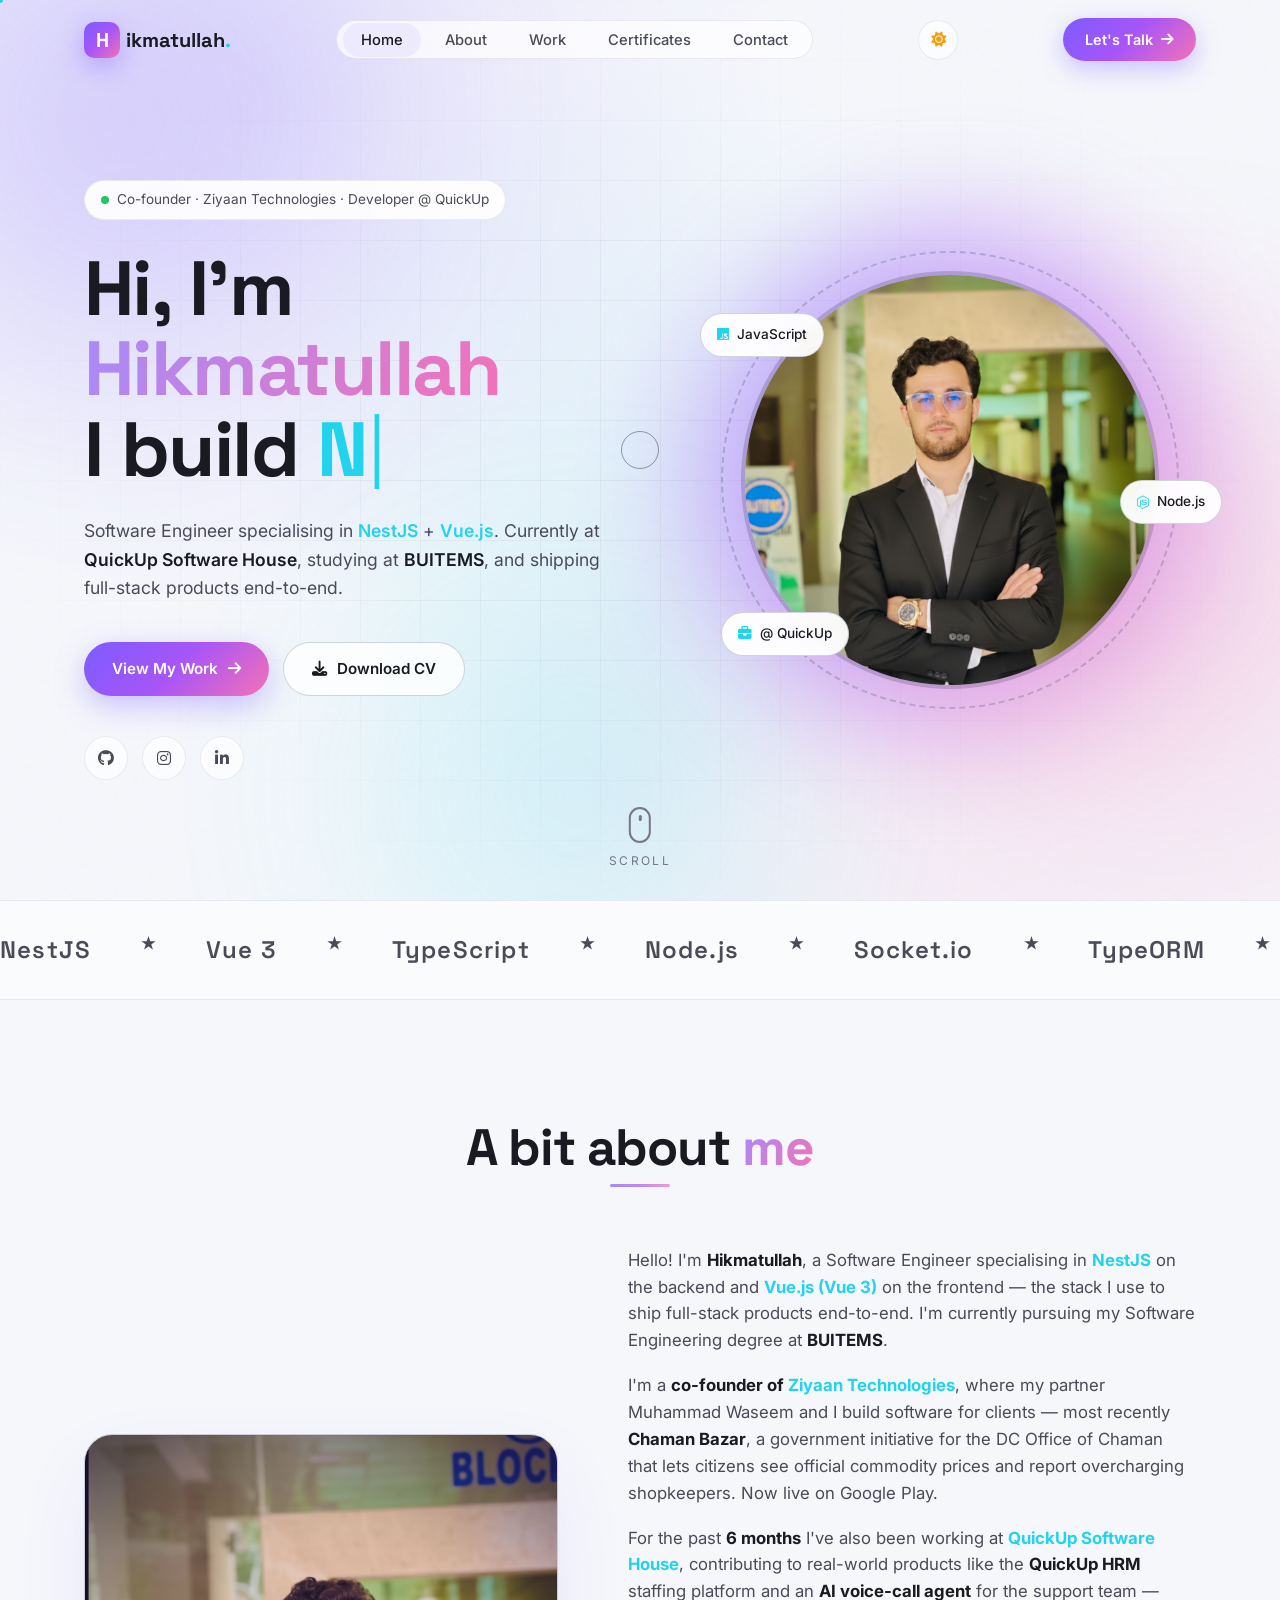
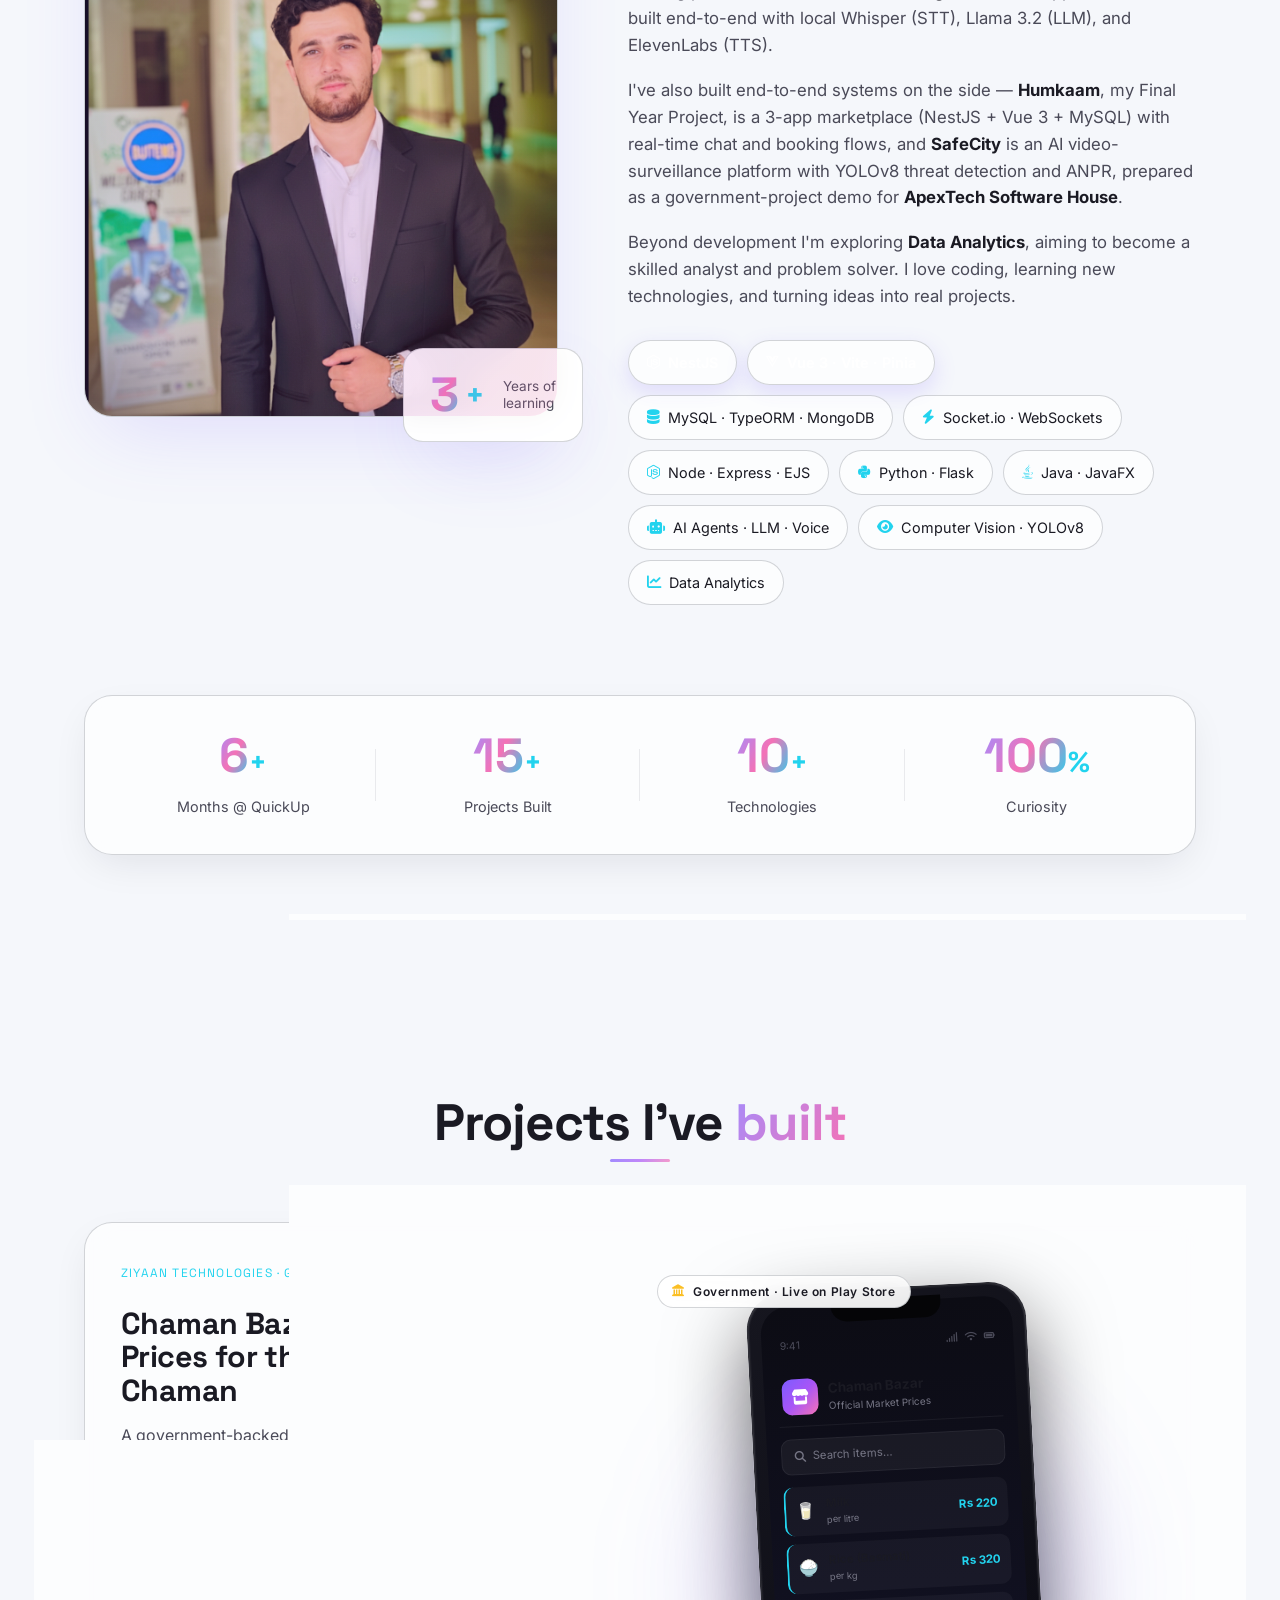
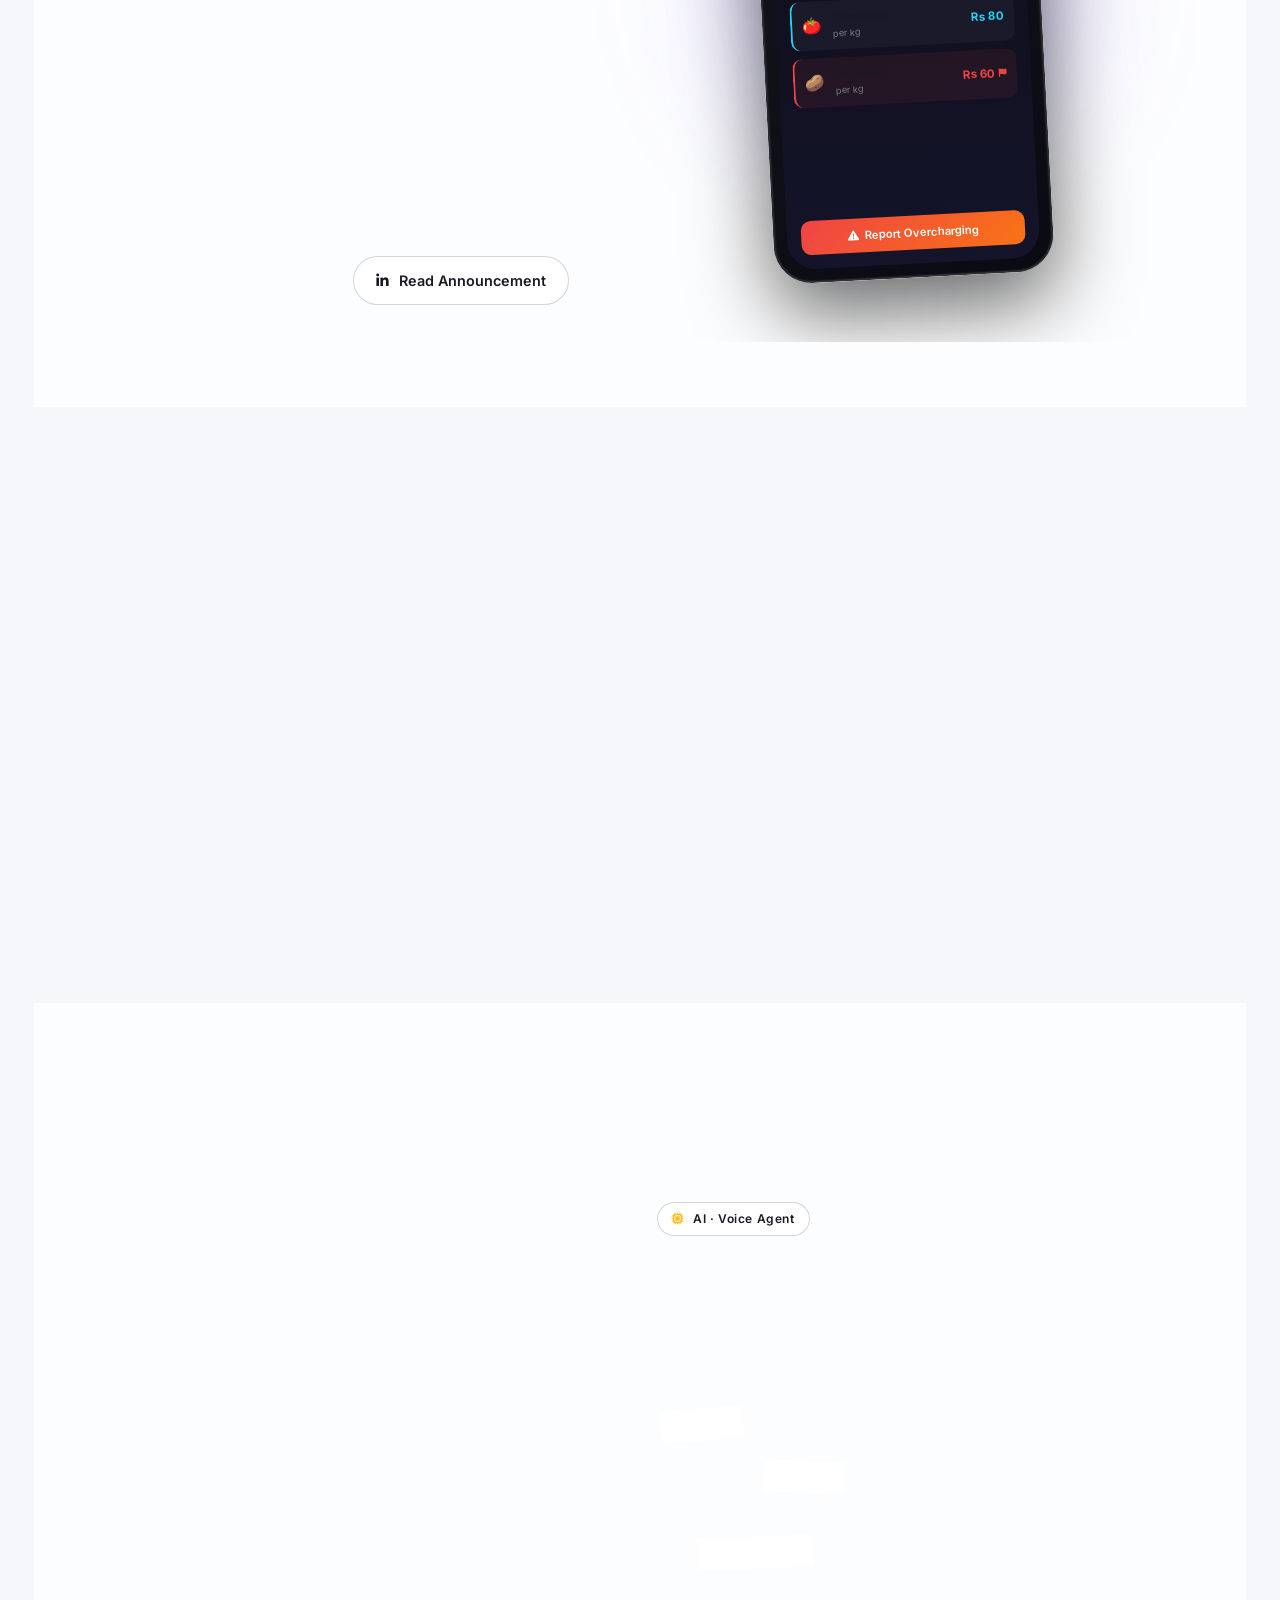
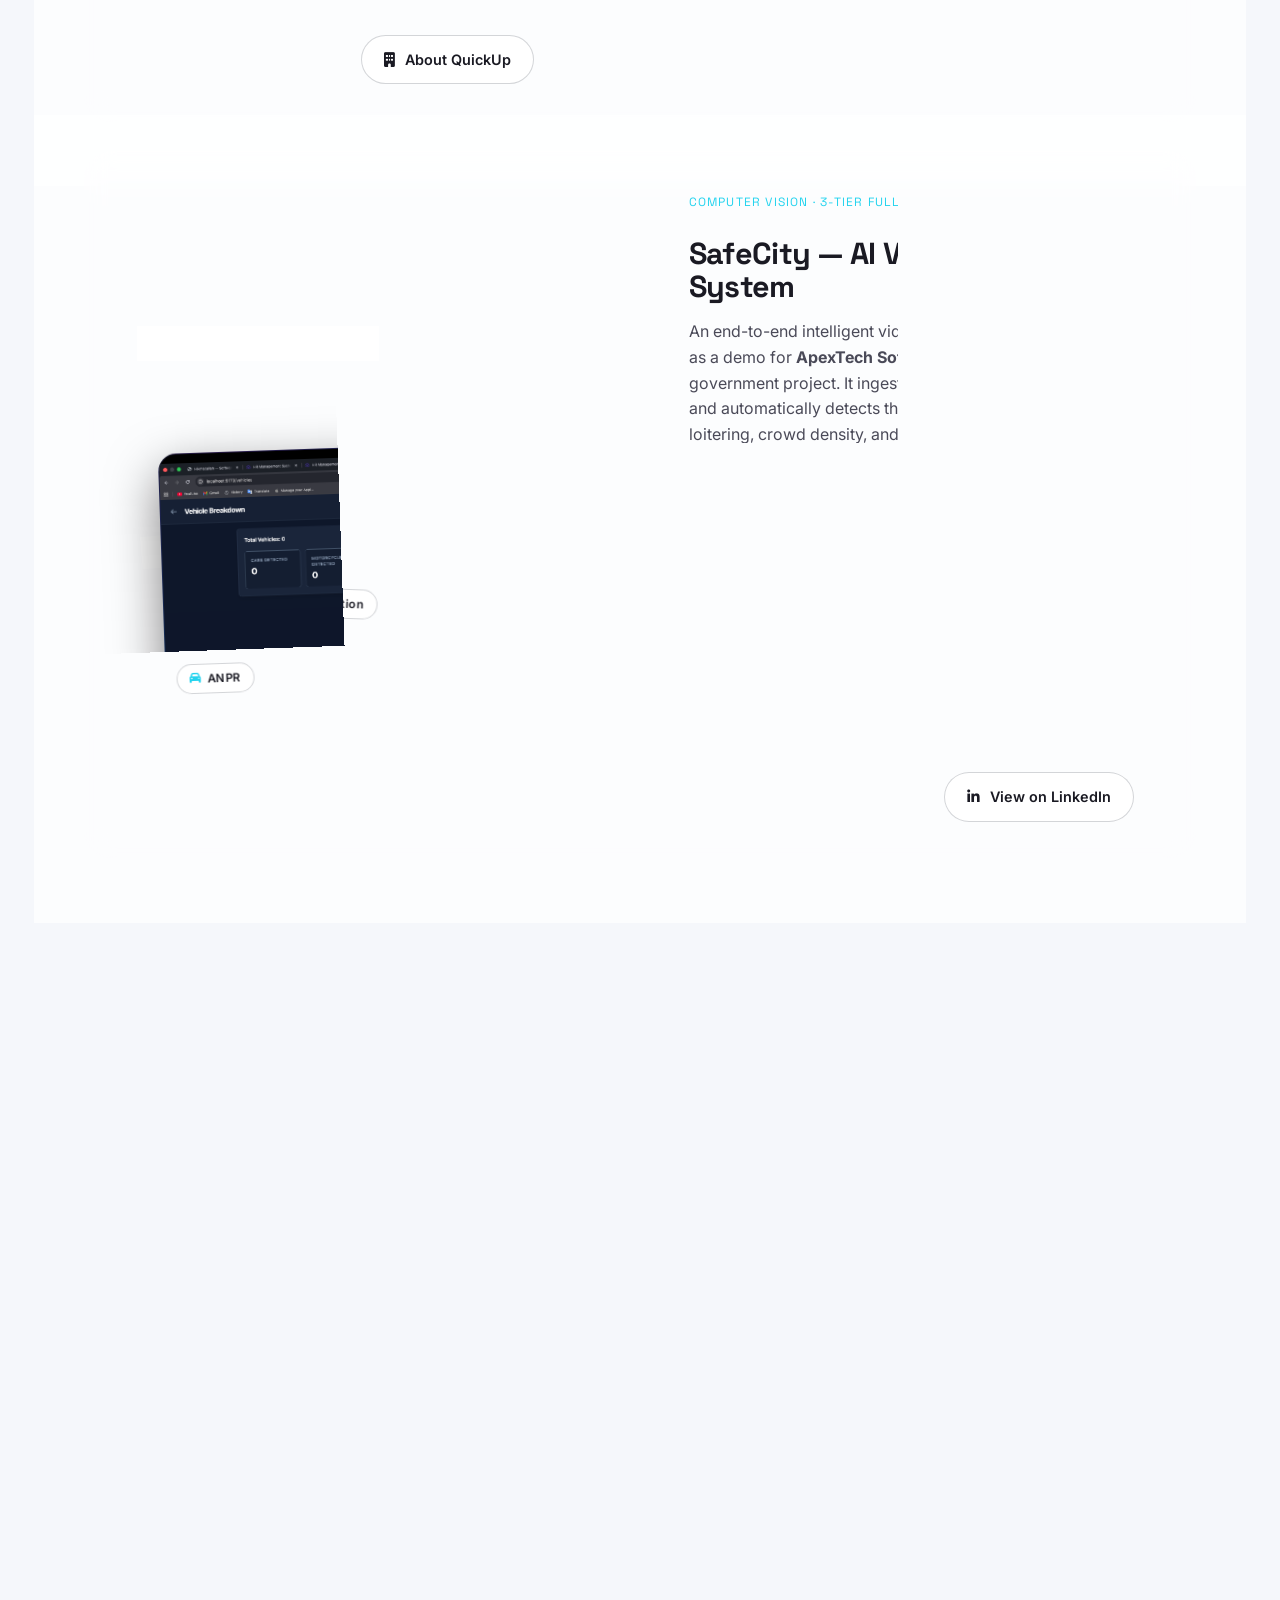
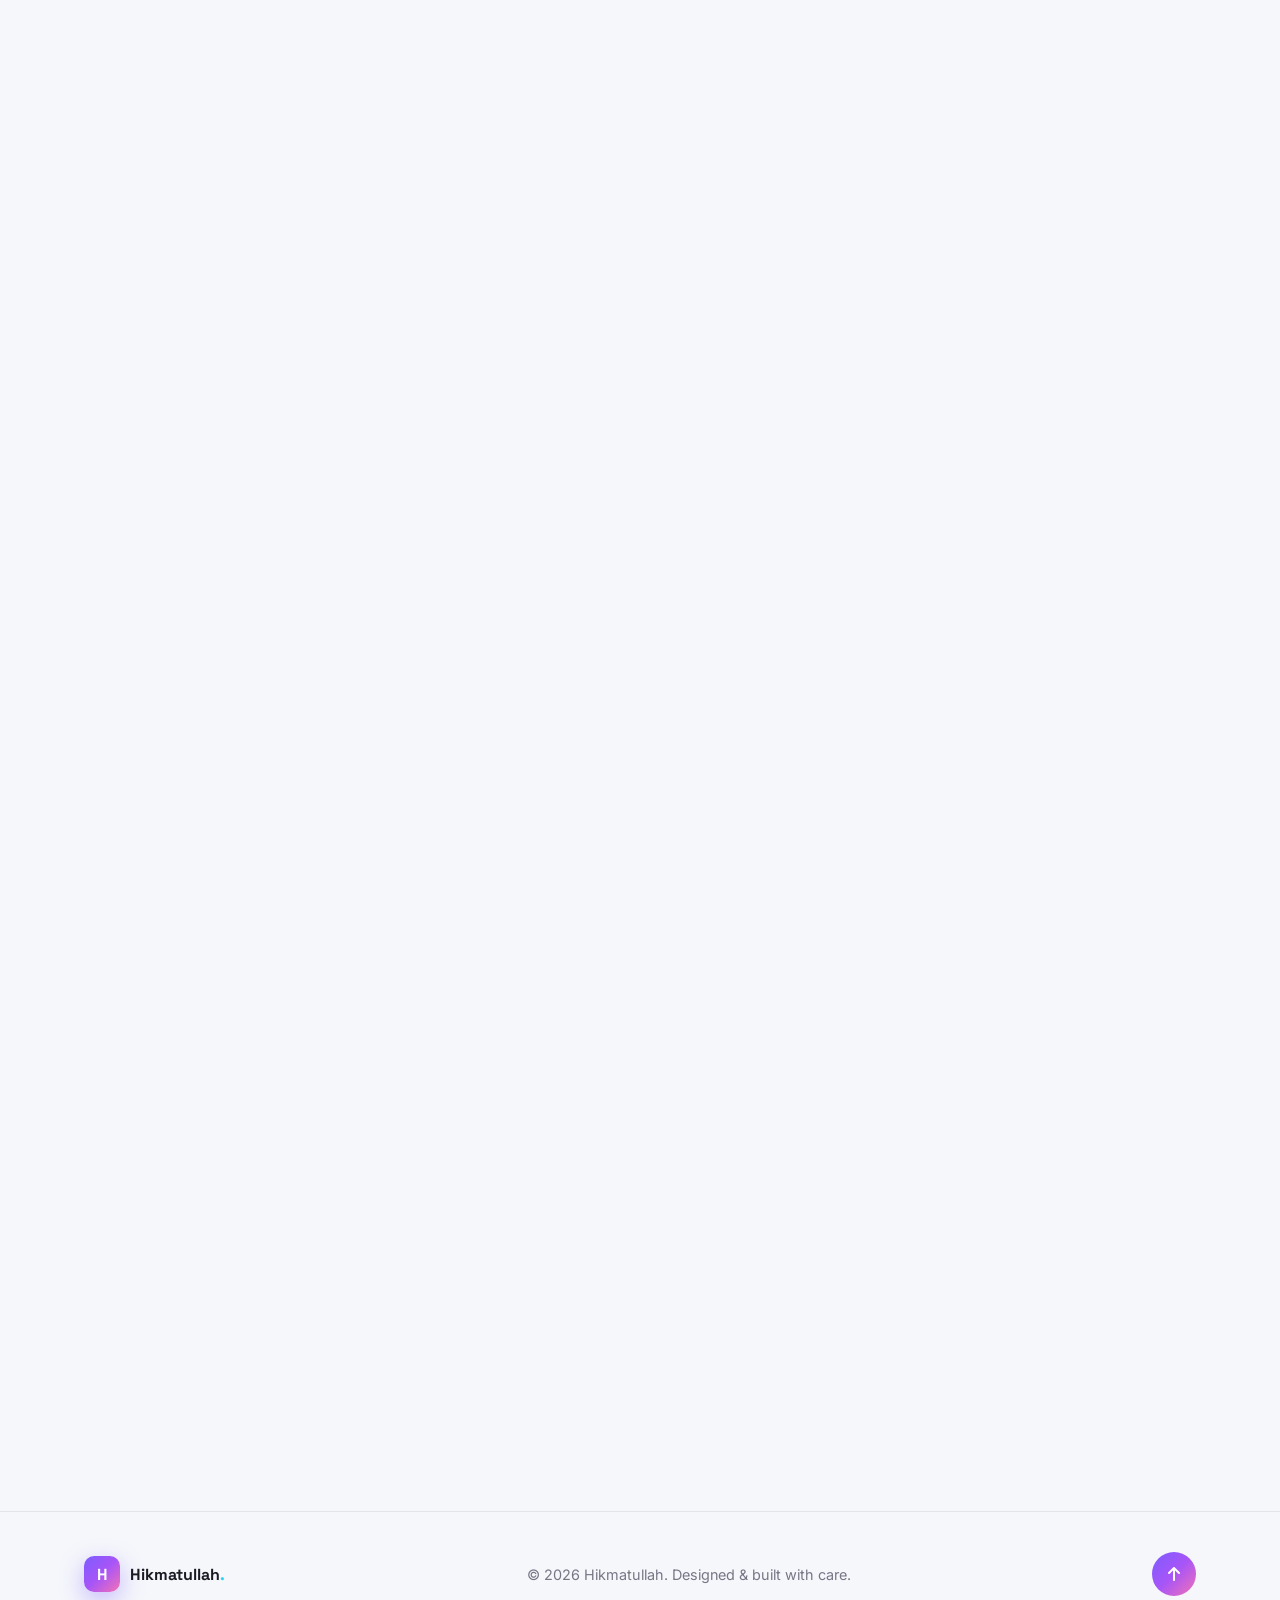
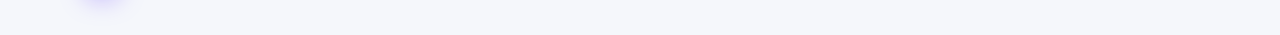
==== commit bbaea4f3: "feat: dark/light mode toggle in nav Sun/moon icon button persists user choice to localStorage and re" ====
--- a/index.html
+++ b/index.html
@@ -53,6 +53,10 @@
                     <li><a href="#services" class="nav-link">Certificates</a></li>
                     <li><a href="#contact" class="nav-link">Contact</a></li>
                 </ul>
+                <button class="theme-toggle" id="themeToggle" aria-label="Toggle dark/light mode" title="Toggle theme">
+                    <i class="fas fa-sun sun-icon"></i>
+                    <i class="fas fa-moon moon-icon"></i>
+                </button>
                 <a href="#contact" class="nav-cta magnetic">Let's Talk <i class="fas fa-arrow-right"></i></a>
                 <button class="menu-toggle" id="menuToggle" aria-label="Toggle menu">
                     <span></span><span></span><span></span>
--- a/style.css
+++ b/style.css
@@ -939,7 +939,24 @@
     backdrop-filter: blur(14px);
     position: relative;
     overflow: hidden;
-}
+    min-width: 0;
+}
+.portfolio-featured > * {
+    position: relative;
+    z-index: 1;
+    min-width: 0;
+    overflow-wrap: anywhere;
+}
+.featured-info h3,
+.featured-info > p,
+.featured-info .tag,
+.featured-points li,
+.role-value,
+.role-label {
+    overflow-wrap: anywhere;
+    word-break: break-word;
+}
+.tech-pills { max-width: 100%; overflow: hidden; }
 .portfolio-featured.reverse {
     grid-template-columns: 1fr 1.1fr;
 }
@@ -963,7 +980,6 @@
     z-index: 0;
     pointer-events: none;
 }
-.portfolio-featured > * { position: relative; z-index: 1; }
 
 .featured-collage {
     position: relative;
@@ -1266,10 +1282,7 @@
     cursor: pointer;
 }
 
-@media (max-width: 600px) {
-    .featured-collage.phone-mockup { aspect-ratio: 1; }
-    .phone { transform: rotate(0); width: min(240px, 70%); }
-}
+/* (mobile phone-mockup rules consolidated in the comprehensive mobile pass below) */
 
 /* ---- Role split (Chaman Bazar — co-founder credit) ---- */
 .role-split {
@@ -1429,14 +1442,19 @@
         position: absolute;
     }
 
-    /* Phone mockup — perfectly centered, smaller */
+    /* Phone mockup — perfectly centered, sized to fit the phone */
     .featured-collage.phone-mockup {
-        aspect-ratio: 1;
-        min-height: 360px;
+        aspect-ratio: auto;
+        min-height: 460px;
+        padding: 20px 0;
     }
     .featured-collage.phone-mockup .phone {
-        width: min(220px, 60%);
+        width: 200px;
+        max-width: 60%;
         transform: rotate(0);
+    }
+    .featured-collage.phone-mockup .phone-glow {
+        inset: 15%;
     }
 
     /* Standard 3-image grid collage — keep as 2x2 grid */
@@ -1452,13 +1470,34 @@
     }
 
     /* Tags + headings sized down */
-    .featured-info .tag { font-size: 0.7rem; }
+    .featured-info { min-width: 0; max-width: 100%; }
+    .featured-info .tag {
+        font-size: 0.7rem;
+        white-space: normal;
+        line-height: 1.5;
+    }
     .featured-info h3 {
-        font-size: 1.25rem;
+        font-size: 1.2rem;
         line-height: 1.3;
         word-wrap: break-word;
-    }
-    .featured-info > p { font-size: 0.95rem; line-height: 1.6; }
+        overflow-wrap: anywhere;
+        hyphens: auto;
+    }
+    .featured-info > p {
+        font-size: 0.95rem;
+        line-height: 1.6;
+        overflow-wrap: anywhere;
+    }
+    /* Keep tech pills on a single line each but wrap container */
+    .tech-pills {
+        max-width: 100%;
+        overflow: visible;
+    }
+    .tech-pill {
+        max-width: 100%;
+        white-space: normal;
+        line-height: 1.4;
+    }
 
     /* Buttons full width on mobile */
     .featured-links {
@@ -1494,8 +1533,13 @@
     .featured-info > p { font-size: 0.9rem; }
     .featured-collage.stack { min-height: 260px; padding-bottom: 70px; }
     .featured-collage.stack .collage-stack-item { width: 82%; }
-    .featured-collage.phone-mockup { min-height: 320px; }
-    .featured-collage.phone-mockup .phone { width: min(200px, 65%); }
+    .featured-collage.phone-mockup { min-height: 420px; padding: 12px 0; }
+    .featured-collage.phone-mockup .phone { width: 180px; max-width: 70%; }
+    .featured-collage.phone-mockup .phone-screen { padding: 28px 10px 10px; }
+    .pi-name { font-size: 0.68rem; }
+    .pi-price { font-size: 0.68rem; }
+    .phone-app-title { font-size: 0.78rem; }
+    .phone-report { font-size: 0.65rem; padding: 8px; }
     .featured-badge {
         font-size: 0.65rem;
         padding: 4px 10px;
@@ -2035,3 +2079,232 @@
     .nav-link { padding: 14px 18px; }
     .btn { padding: 14px 22px; }
 }
+
+/* =========================================================
+   Theme toggle button
+   ========================================================= */
+.theme-toggle {
+    display: inline-grid;
+    place-items: center;
+    width: 40px;
+    height: 40px;
+    border-radius: 50%;
+    background: var(--surface);
+    border: 1px solid var(--border);
+    color: var(--text);
+    cursor: pointer;
+    transition: all 0.3s var(--ease);
+    position: relative;
+    overflow: hidden;
+    flex-shrink: 0;
+}
+.theme-toggle:hover {
+    background: var(--surface-2);
+    border-color: var(--primary);
+    transform: scale(1.05);
+}
+.theme-toggle i {
+    position: absolute;
+    font-size: 0.95rem;
+    transition: transform 0.45s var(--ease), opacity 0.3s ease;
+}
+/* Default (dark mode) — show moon, hide sun */
+.theme-toggle .sun-icon { transform: translateY(120%) rotate(60deg); opacity: 0; }
+.theme-toggle .moon-icon { transform: translateY(0) rotate(0); opacity: 1; color: #c4b5fd; }
+/* Light mode — show sun, hide moon */
+:root[data-theme="light"] .theme-toggle .sun-icon {
+    transform: translateY(0) rotate(0); opacity: 1; color: #f59e0b;
+}
+:root[data-theme="light"] .theme-toggle .moon-icon {
+    transform: translateY(-120%) rotate(-60deg); opacity: 0;
+}
+
+@media (max-width: 900px) {
+    .theme-toggle { width: 38px; height: 38px; }
+}
+
+/* =========================================================
+   Light theme overrides
+   ========================================================= */
+:root[data-theme="light"] {
+    --bg: #f5f7fb;
+    --bg-2: #ffffff;
+    --surface: rgba(255, 255, 255, 0.7);
+    --surface-2: rgba(255, 255, 255, 0.95);
+    --border: rgba(15, 23, 42, 0.08);
+    --border-strong: rgba(15, 23, 42, 0.18);
+    --text: #1a1a23;
+    --text-dim: #4a4a58;
+    --text-muted: #767685;
+    --shadow-lg: 0 30px 80px -20px rgba(124, 92, 255, 0.18);
+}
+
+/* Light mode background — softer, less neon */
+:root[data-theme="light"] .bg-gradient {
+    background:
+        radial-gradient(circle at 20% 10%, rgba(124, 92, 255, 0.12), transparent 40%),
+        radial-gradient(circle at 80% 80%, rgba(244, 114, 182, 0.10), transparent 45%),
+        radial-gradient(circle at 50% 50%, rgba(34, 211, 238, 0.08), transparent 50%),
+        var(--bg);
+}
+:root[data-theme="light"] .orb { opacity: 0.18; filter: blur(120px); }
+:root[data-theme="light"] .grid-overlay {
+    background-image:
+        linear-gradient(rgba(15, 23, 42, 0.04) 1px, transparent 1px),
+        linear-gradient(90deg, rgba(15, 23, 42, 0.04) 1px, transparent 1px);
+}
+:root[data-theme="light"] .bg-video,
+:root[data-theme="light"] .bg-video-overlay { display: none; }
+:root[data-theme="light"] body::before { opacity: 0.02; }
+
+/* Header */
+:root[data-theme="light"] header.scrolled {
+    background: rgba(255, 255, 255, 0.75);
+    border-bottom: 1px solid var(--border);
+}
+:root[data-theme="light"] .nav-links {
+    background: rgba(255, 255, 255, 0.7);
+    border-color: var(--border);
+}
+:root[data-theme="light"] .nav-link { color: var(--text-dim); }
+:root[data-theme="light"] .nav-link:hover,
+:root[data-theme="light"] .nav-link.active {
+    color: var(--text);
+    background: rgba(124, 92, 255, 0.08);
+}
+:root[data-theme="light"] .menu-toggle span { background: var(--text); }
+
+/* Mobile nav drawer */
+:root[data-theme="light"] .nav-links.active {
+    background: rgba(255, 255, 255, 0.96);
+    border-color: var(--border-strong);
+}
+
+/* Hero */
+:root[data-theme="light"] .hero-badge {
+    background: rgba(255, 255, 255, 0.9);
+    border-color: var(--border);
+}
+:root[data-theme="light"] .hero-desc strong { color: var(--text); }
+:root[data-theme="light"] .hero-socials a {
+    background: rgba(255, 255, 255, 0.7);
+    border-color: var(--border);
+    color: var(--text-dim);
+}
+:root[data-theme="light"] .hero-socials a:hover {
+    background: rgba(124, 92, 255, 0.08);
+    color: var(--primary);
+}
+:root[data-theme="light"] .float-chip {
+    background: rgba(255, 255, 255, 0.95);
+    color: var(--text);
+    border-color: var(--border-strong);
+}
+
+/* Marquee */
+:root[data-theme="light"] .marquee {
+    background: rgba(255, 255, 255, 0.5);
+    border-block-color: var(--border);
+}
+:root[data-theme="light"] .marquee-track span { color: var(--text-dim); }
+
+/* Buttons */
+:root[data-theme="light"] .btn-ghost {
+    background: rgba(255, 255, 255, 0.8);
+    color: var(--text);
+    border-color: var(--border-strong);
+}
+:root[data-theme="light"] .btn-ghost:hover {
+    background: rgba(255, 255, 255, 1);
+    border-color: var(--primary);
+}
+
+/* Cards (portfolio + featured + services + skills + stats) */
+:root[data-theme="light"] .portfolio-featured,
+:root[data-theme="light"] .portfolio-item,
+:root[data-theme="light"] .service-item,
+:root[data-theme="light"] .stats,
+:root[data-theme="light"] .cta-card {
+    background: rgba(255, 255, 255, 0.7);
+    border-color: var(--border-strong);
+    box-shadow: 0 14px 40px -10px rgba(15, 23, 42, 0.1);
+}
+:root[data-theme="light"] .skill {
+    background: rgba(255, 255, 255, 0.7);
+    border-color: var(--border-strong);
+    color: var(--text);
+}
+:root[data-theme="light"] .skill:hover {
+    background: rgba(255, 255, 255, 1);
+    border-color: var(--primary);
+}
+:root[data-theme="light"] .skill.primary {
+    color: #fff;
+}
+:root[data-theme="light"] .tech-pill {
+    background: rgba(34, 211, 238, 0.12);
+    border-color: rgba(34, 211, 238, 0.4);
+    color: var(--text);
+}
+
+/* About */
+:root[data-theme="light"] .about-experience {
+    background: rgba(255, 255, 255, 0.95);
+    border-color: var(--border-strong);
+}
+
+/* Tags / eyebrows / role-split */
+:root[data-theme="light"] .role {
+    background: rgba(124, 92, 255, 0.06);
+    border-color: rgba(124, 92, 255, 0.18);
+}
+
+/* Featured badge + tag */
+:root[data-theme="light"] .featured-badge {
+    background: rgba(255, 255, 255, 0.92);
+    color: var(--text);
+}
+:root[data-theme="light"] .collage-tag {
+    background: rgba(255, 255, 255, 0.92);
+    color: var(--text);
+}
+
+/* Phone mockup — keep dark since it represents a phone screen */
+/* (no overrides needed) */
+
+/* Portfolio grid items */
+:root[data-theme="light"] .portfolio-info {
+    background: var(--bg-2);
+    color: var(--text);
+}
+:root[data-theme="light"] .portfolio-info h3 { color: var(--text); }
+
+/* Form / contact */
+:root[data-theme="light"] .form-control {
+    background: rgba(255, 255, 255, 0.95);
+    color: var(--text);
+}
+
+/* Footer */
+:root[data-theme="light"] footer { border-top-color: var(--border); }
+:root[data-theme="light"] .footer-brand { color: var(--text); }
+
+/* Scrollbar */
+:root[data-theme="light"] ::-webkit-scrollbar-track { background: var(--bg-2); }
+
+/* Scroll indicator */
+:root[data-theme="light"] .mouse { border-color: var(--text-muted); }
+
+/* Loader (only matters if user reloads in light mode) */
+:root[data-theme="light"] .loader { background: var(--bg); }
+:root[data-theme="light"] .loader-bar { background: rgba(15, 23, 42, 0.1); }
+
+/* Cursor */
+:root[data-theme="light"] .cursor-ring { border-color: rgba(15, 23, 42, 0.4); }
+
+/* Smooth theme transition */
+html { transition: background-color 0.4s ease, color 0.4s ease; }
+body, header, .portfolio-featured, .portfolio-item, .service-item,
+.stats, .cta-card, .skill, .tech-pill, .nav-links, .hero-badge {
+    transition: background-color 0.4s ease, border-color 0.4s ease, color 0.4s ease;
+}
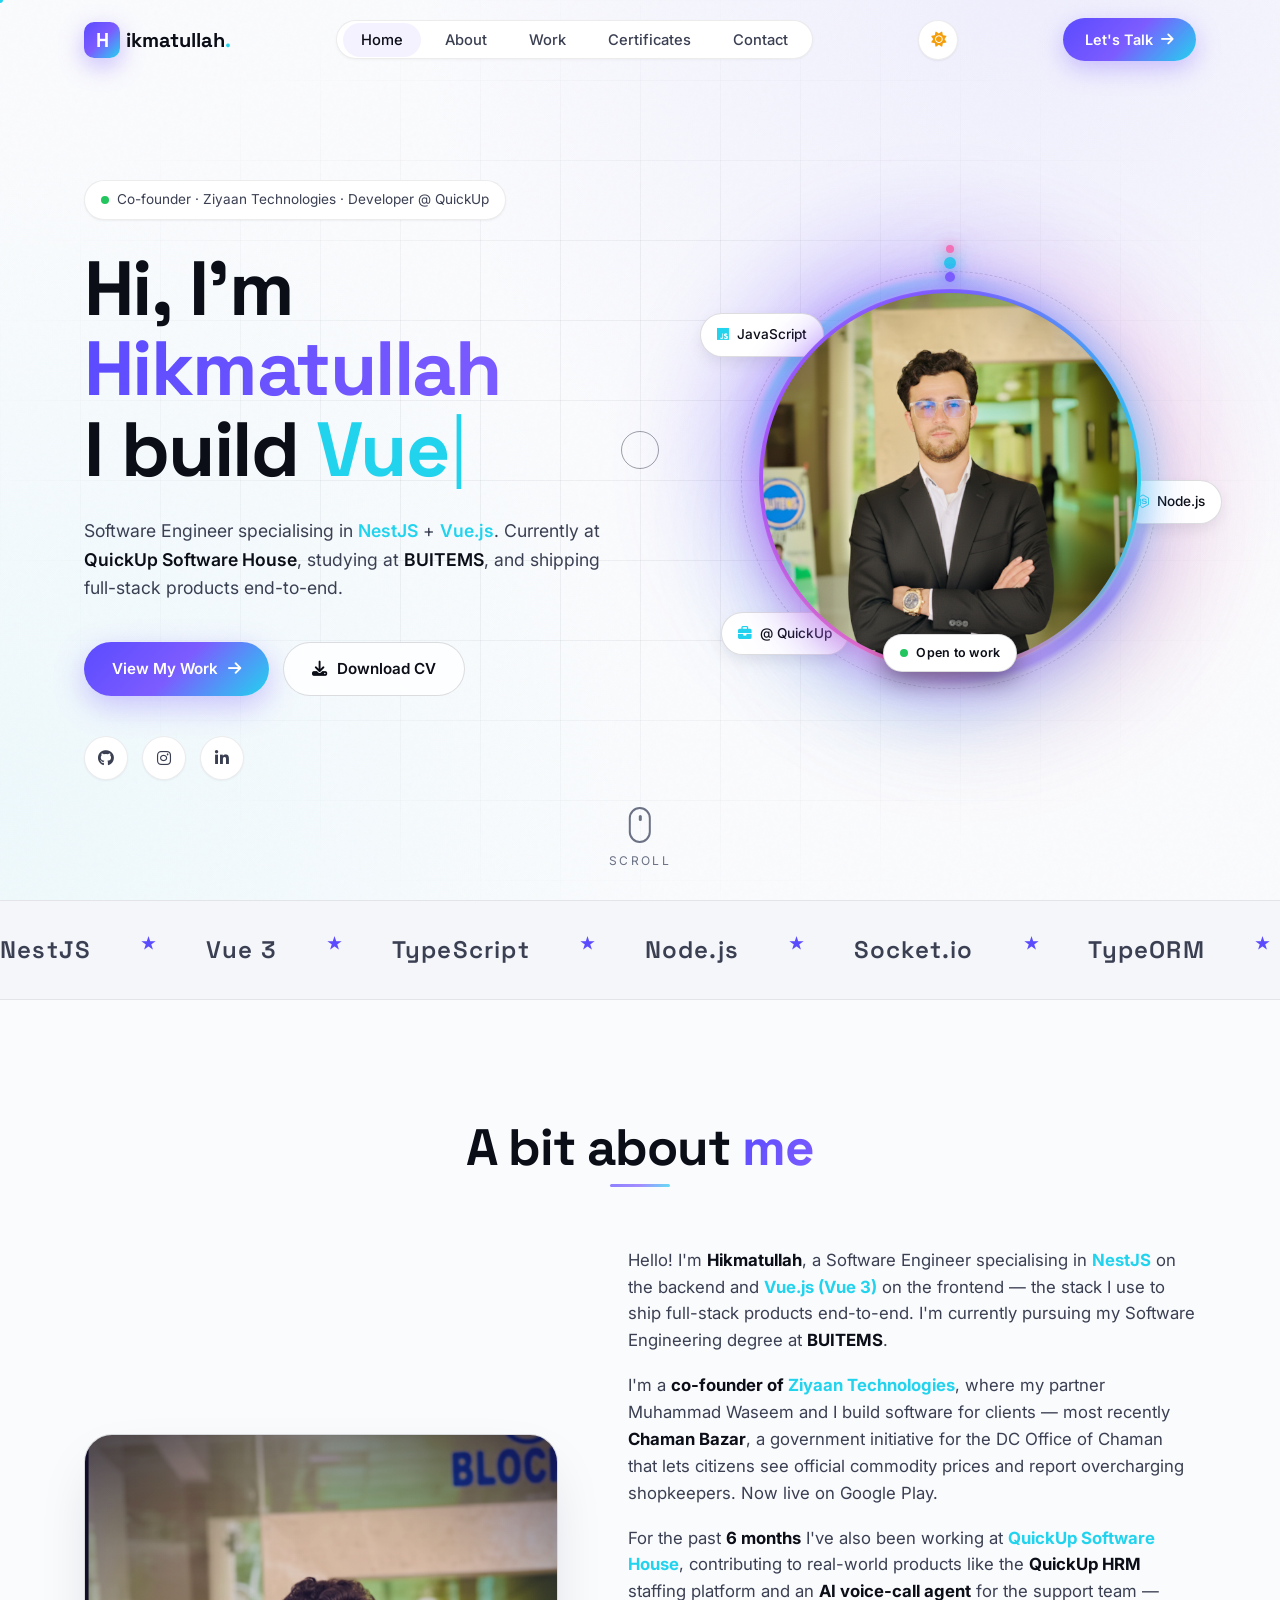
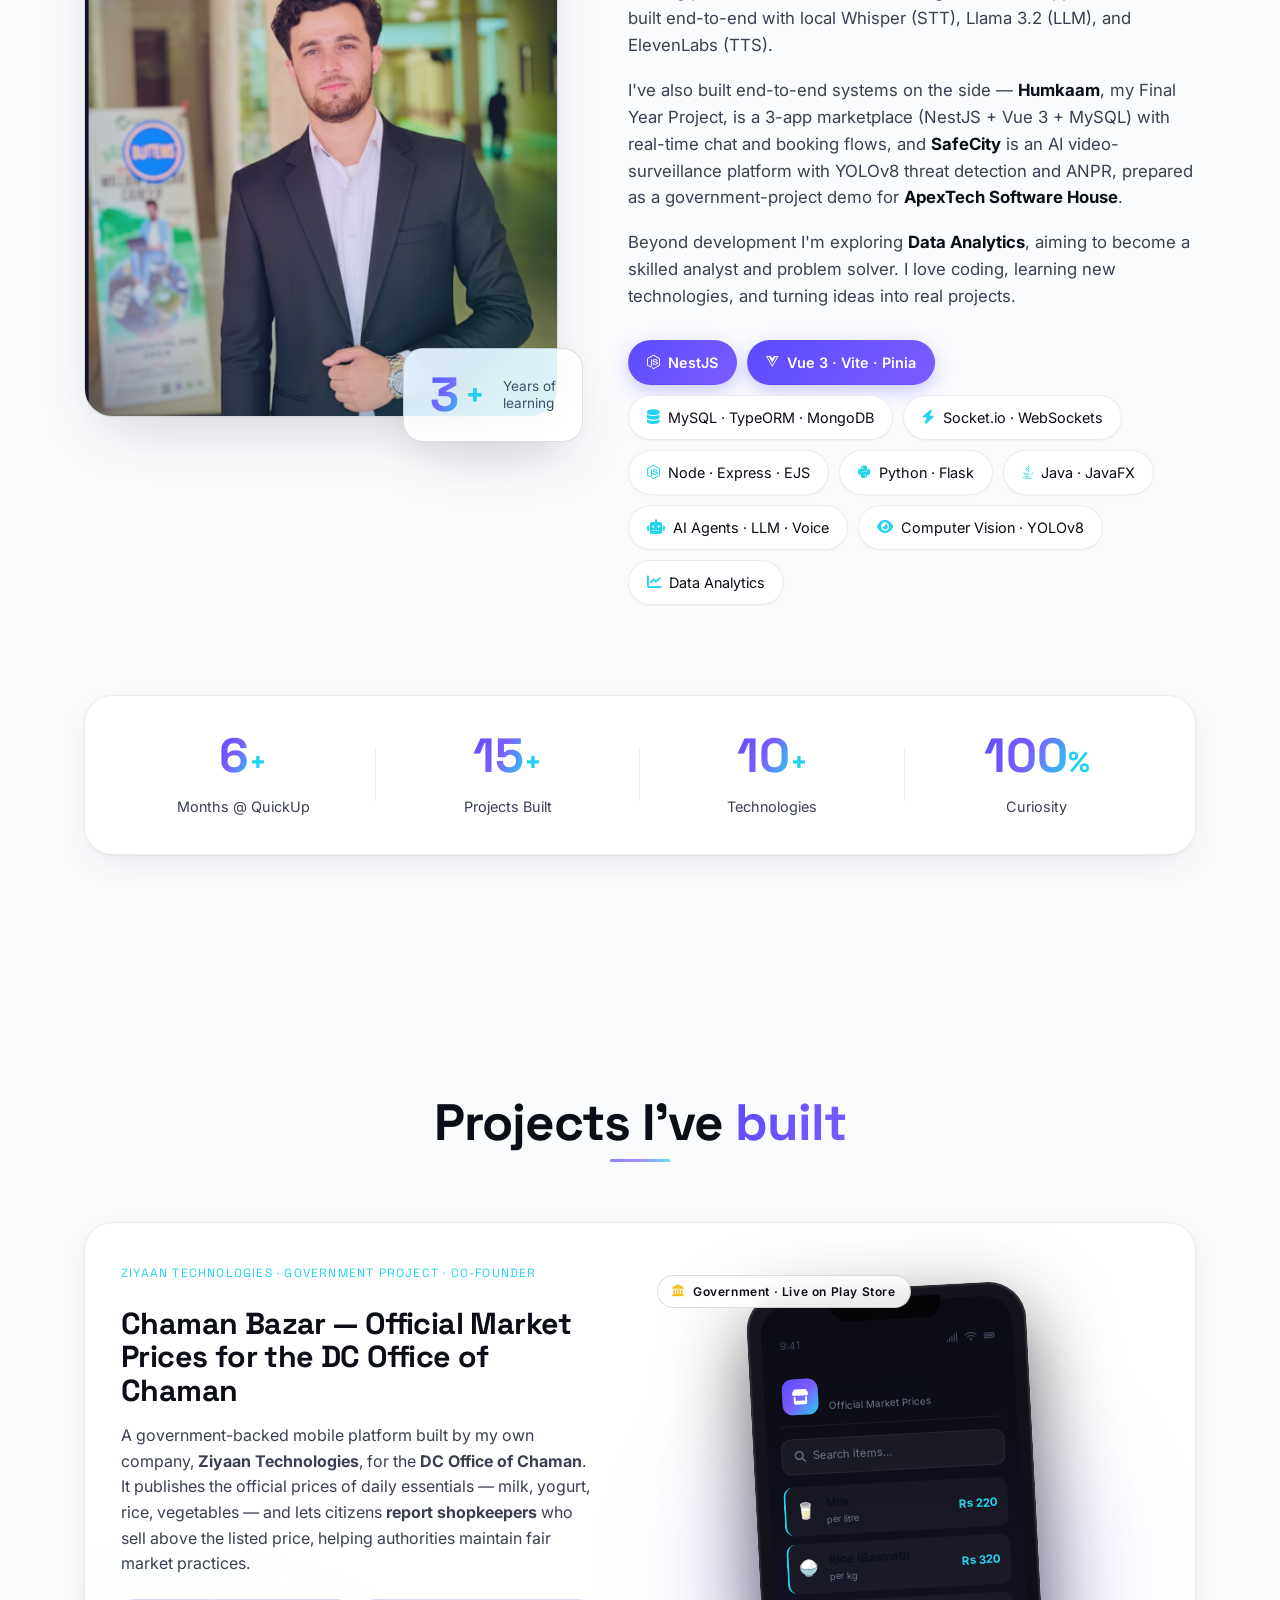
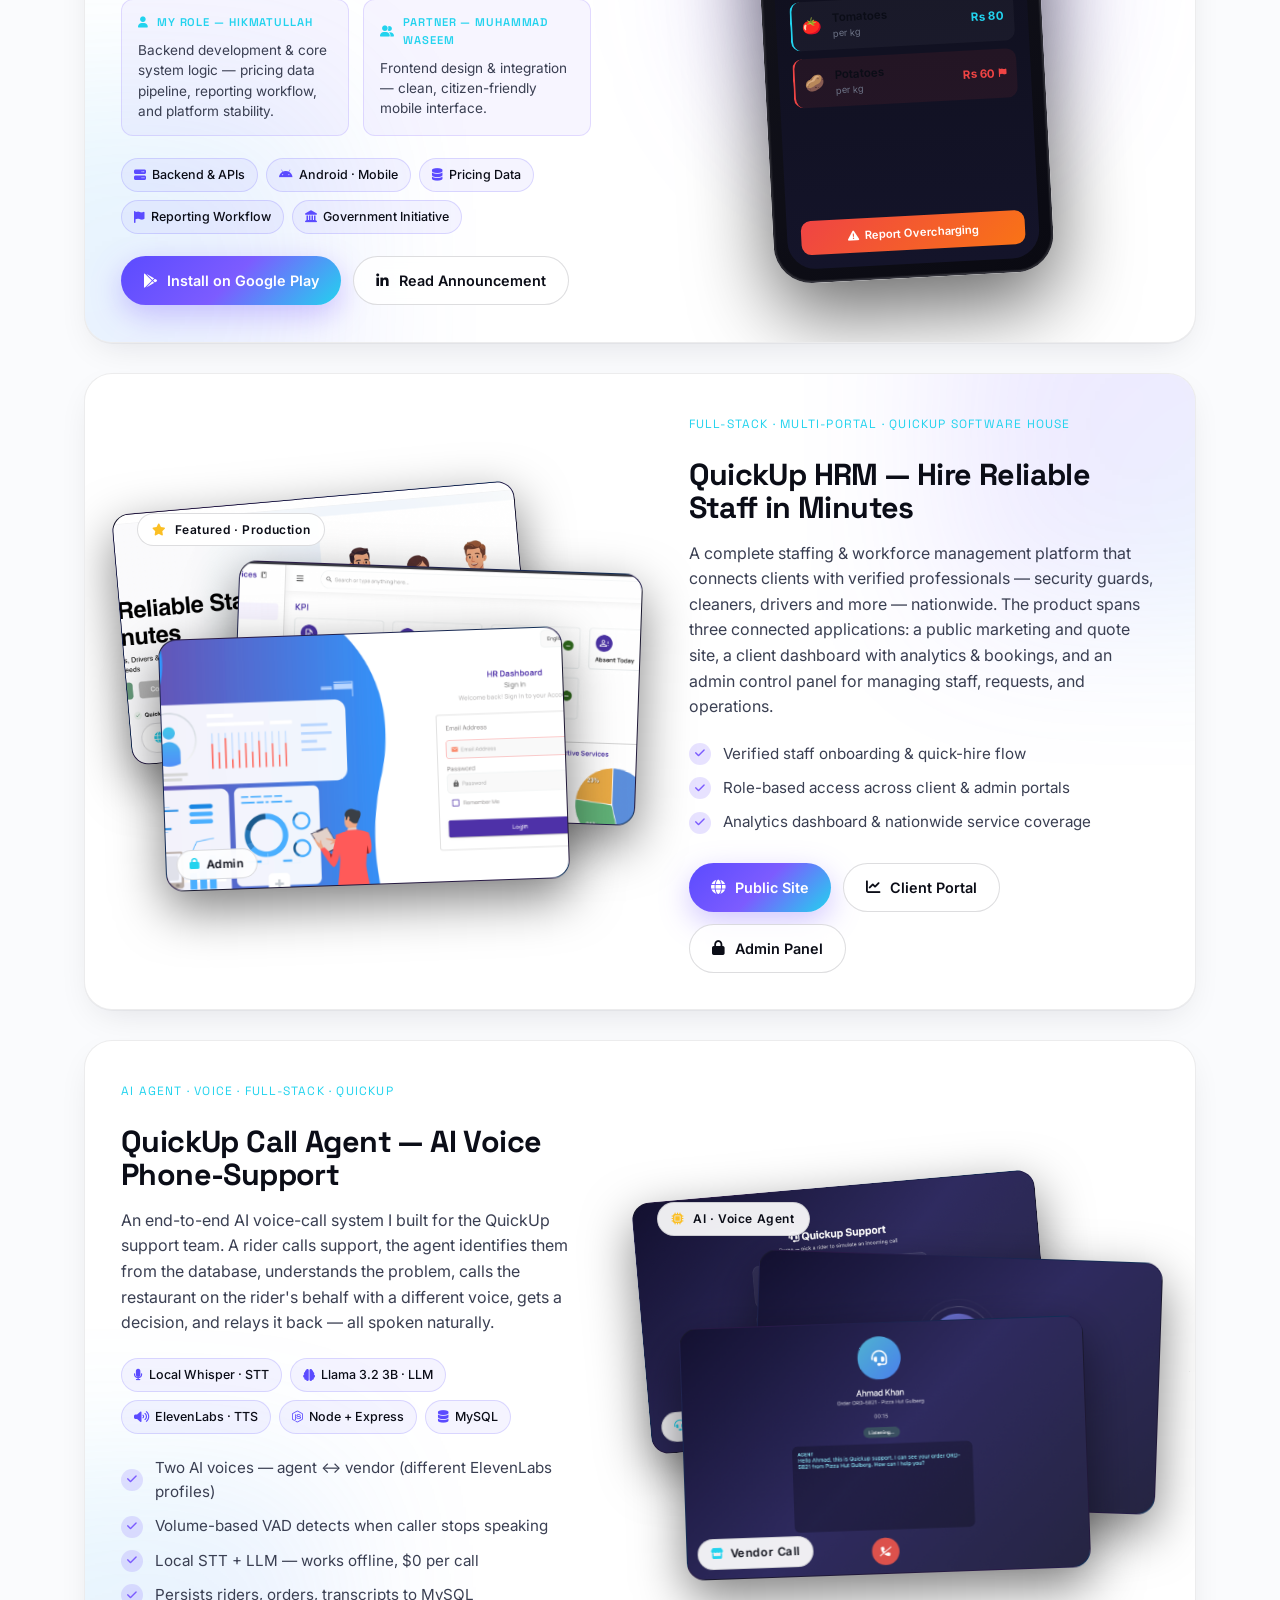
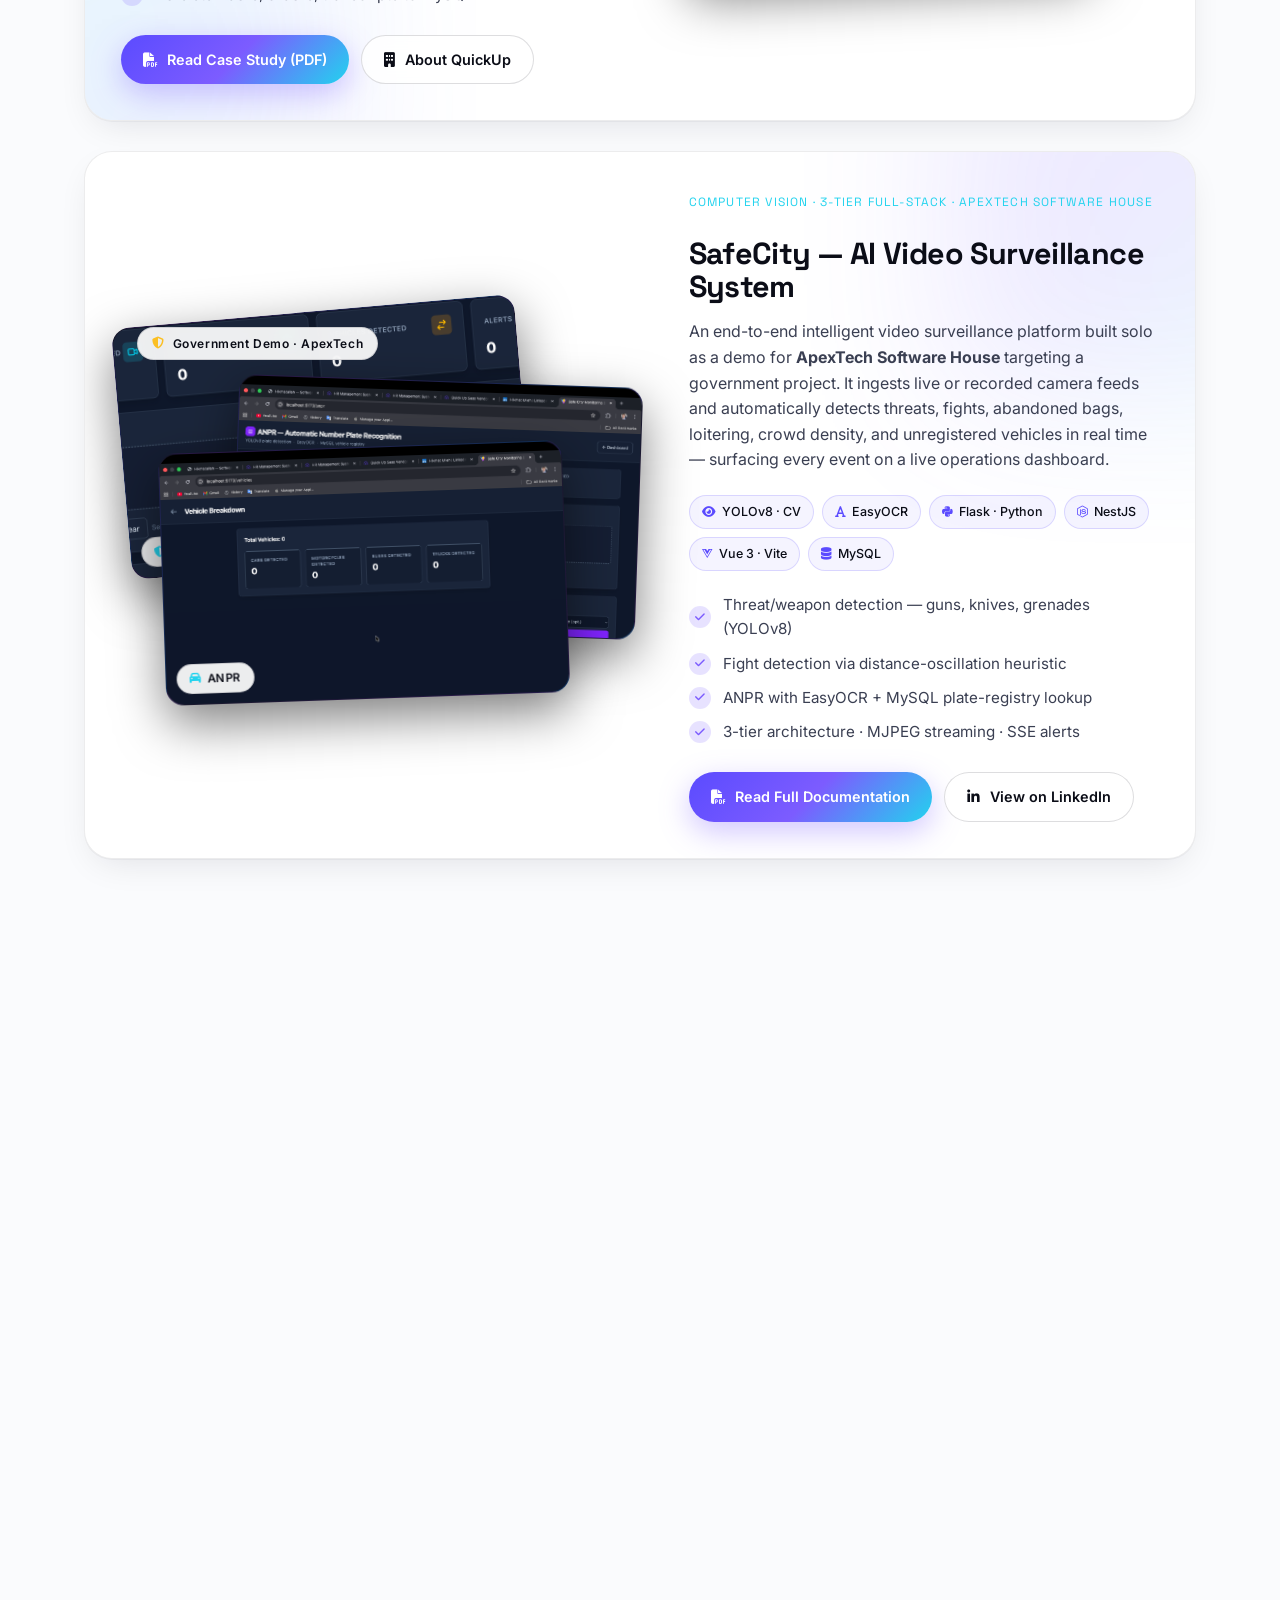
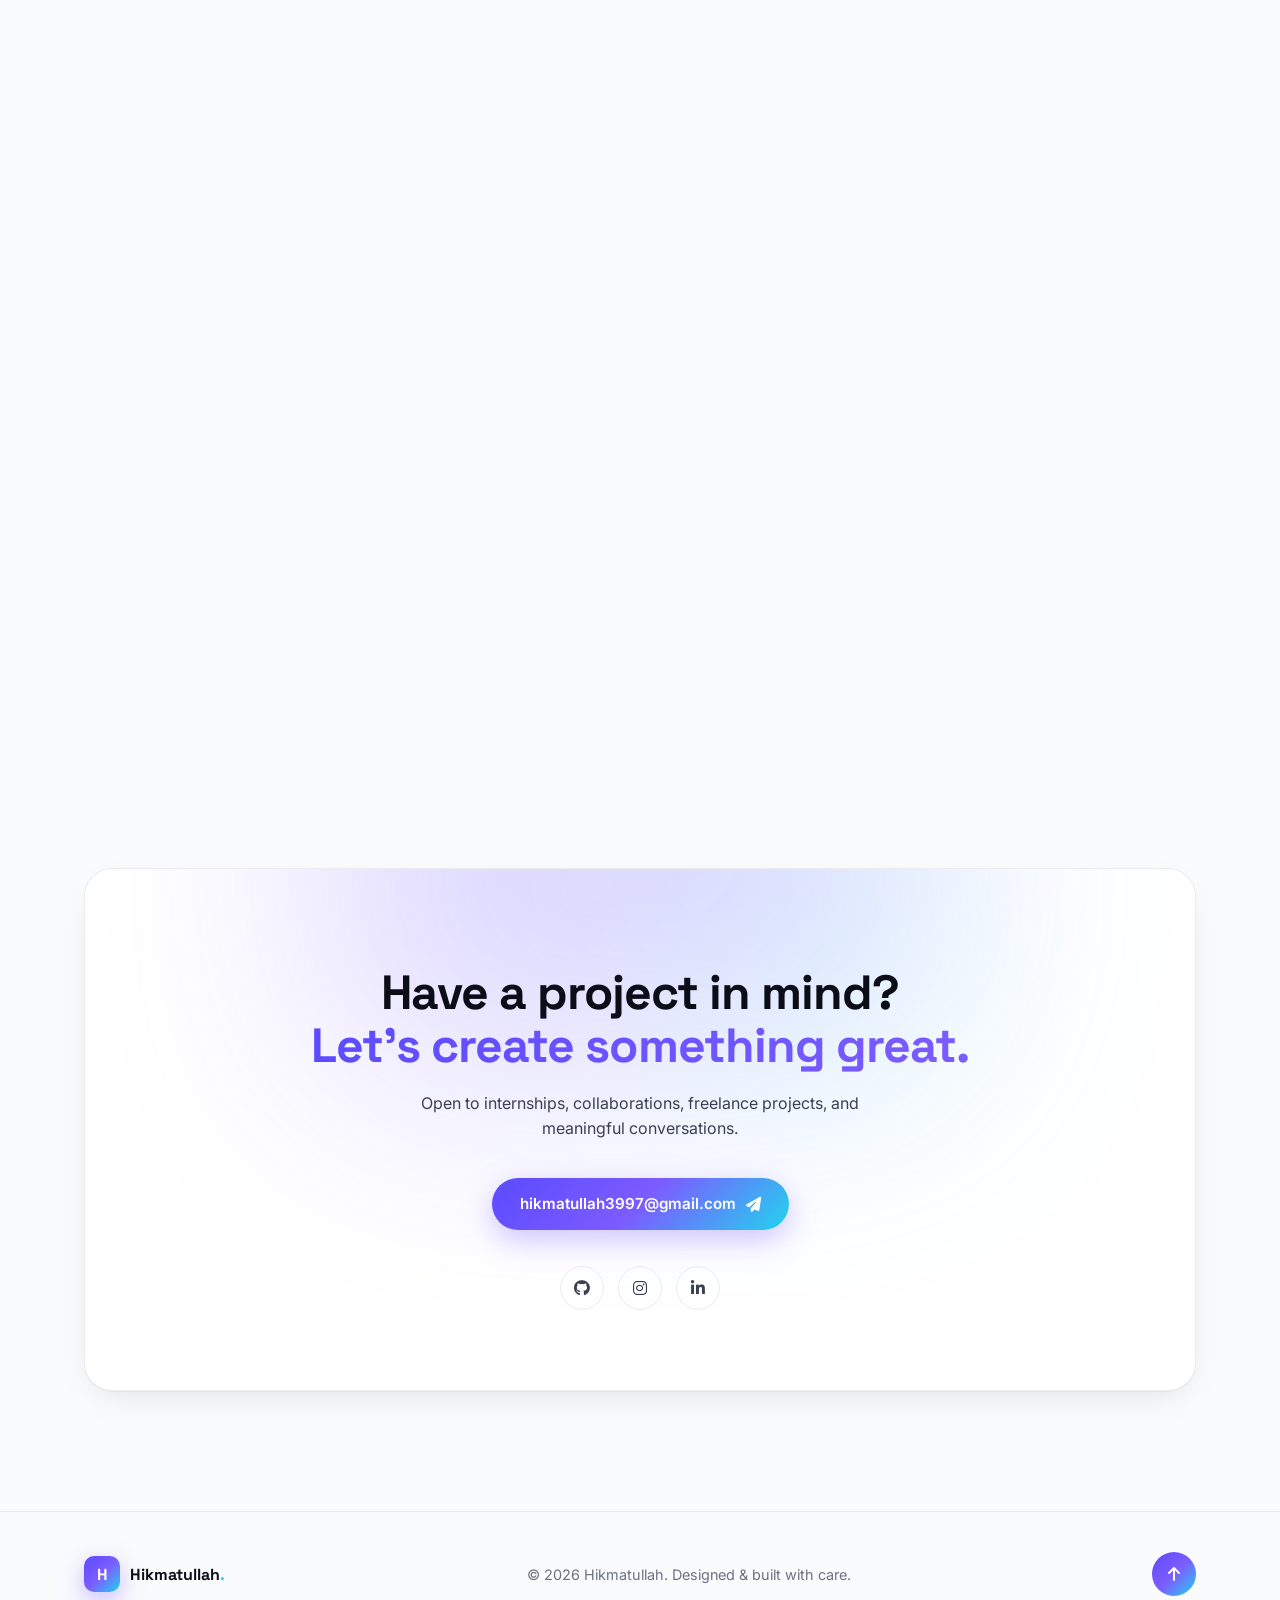
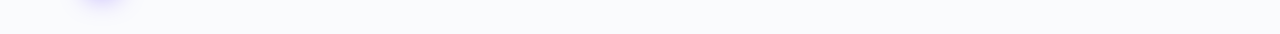
==== commit fa0b96d0: "feat: redesigned profile + premium light mode + ripple theme switch - Hero profile picture: rotating" ====
--- a/index.html
+++ b/index.html
@@ -102,10 +102,35 @@
             </div>
 
             <div class="hero-image reveal">
-                <div class="image-wrap">
-                    <div class="image-glow"></div>
-                    <div class="image-ring"></div>
-                    <img src="./images/profile/Hikmatullah image.png" alt="Hikmatullah" />
+                <div class="image-wrap" id="heroImageWrap">
+                    <!-- Layered glowing aura -->
+                    <div class="aura aura-1"></div>
+                    <div class="aura aura-2"></div>
+                    <div class="aura aura-3"></div>
+
+                    <!-- Outer conic-gradient rotating border -->
+                    <div class="conic-ring"></div>
+                    <!-- Inner dashed ring (counter-rotates) -->
+                    <div class="dashed-ring"></div>
+
+                    <!-- Orbital particles -->
+                    <div class="orbit"><span class="particle"></span></div>
+                    <div class="orbit orbit-2"><span class="particle p2"></span></div>
+                    <div class="orbit orbit-3"><span class="particle p3"></span></div>
+
+                    <!-- The actual photo, gradient framed -->
+                    <div class="image-frame">
+                        <img src="./images/profile/Hikmatullah image.png" alt="Hikmatullah" />
+                        <div class="frame-shine"></div>
+                    </div>
+
+                    <!-- Live status badge -->
+                    <div class="image-status">
+                        <span class="status-pulse"></span>
+                        <span class="status-text">Open to work</span>
+                    </div>
+
+                    <!-- Floating tech chips -->
                     <div class="float-chip chip-1"><i class="fab fa-js"></i> JavaScript</div>
                     <div class="float-chip chip-2"><i class="fab fa-node-js"></i> Node.js</div>
                     <div class="float-chip chip-3"><i class="fas fa-briefcase"></i> @ QuickUp</div>
--- a/style.css
+++ b/style.css
@@ -585,7 +585,7 @@
     transform: translateY(-3px);
 }
 
-/* Hero image */
+/* Hero image — rich layered profile with conic ring, orbits, particles */
 .hero-image {
     display: flex;
     justify-content: center;
@@ -596,43 +596,202 @@
     position: relative;
     width: min(440px, 85%);
     aspect-ratio: 1;
-}
-.image-wrap img {
+    transform-style: preserve-3d;
+    transition: transform 0.4s var(--ease);
+}
+
+/* The photo frame with animated gradient border */
+.image-frame {
+    position: absolute;
+    inset: 18px;
+    border-radius: 50%;
+    padding: 4px;
+    background:
+        conic-gradient(from 0deg,
+            #7c5cff, #22d3ee, #f472b6, #a855f7, #7c5cff);
+    z-index: 5;
+    animation: float 6s ease-in-out infinite;
+    box-shadow:
+        0 30px 60px -10px rgba(124, 92, 255, 0.45),
+        0 0 0 1px rgba(255, 255, 255, 0.06) inset;
+}
+.image-frame::before {
+    content: '';
+    position: absolute;
+    inset: 0;
+    border-radius: 50%;
+    background: conic-gradient(from 0deg,
+        #7c5cff, #22d3ee, #f472b6, #a855f7, #7c5cff);
+    filter: blur(20px);
+    opacity: 0.65;
+    z-index: -1;
+    animation: spinSlow 8s linear infinite;
+}
+.image-frame img {
     width: 100%;
     height: 100%;
     object-fit: cover;
     border-radius: 50%;
-    border: 4px solid var(--border-strong);
-    position: relative;
+    background: var(--bg-2);
+    display: block;
+}
+/* Subtle moving shine over the photo */
+.frame-shine {
+    position: absolute;
+    inset: 4px;
+    border-radius: 50%;
+    background: linear-gradient(115deg,
+        transparent 35%,
+        rgba(255, 255, 255, 0.18) 48%,
+        rgba(255, 255, 255, 0.06) 52%,
+        transparent 65%);
+    pointer-events: none;
+    animation: shineSweep 6s ease-in-out infinite;
+    z-index: 6;
+    mix-blend-mode: overlay;
+}
+
+/* Outer conic-gradient ring (rotates) */
+.conic-ring {
+    position: absolute;
+    inset: -12px;
+    border-radius: 50%;
+    background:
+        conic-gradient(from 90deg,
+            transparent 0deg,
+            rgba(124, 92, 255, 0.6) 40deg,
+            transparent 110deg,
+            transparent 180deg,
+            rgba(34, 211, 238, 0.55) 220deg,
+            transparent 290deg);
+    -webkit-mask: radial-gradient(circle, transparent 60%, #000 62%, #000 64%, transparent 66%);
+            mask: radial-gradient(circle, transparent 60%, #000 62%, #000 64%, transparent 66%);
+    animation: spinSlow 14s linear infinite;
     z-index: 2;
-    animation: float 6s ease-in-out infinite;
-}
-.image-glow {
-    position: absolute;
-    inset: -40px;
-    background: var(--gradient-1);
+}
+/* Inner dashed ring (counter-rotates) */
+.dashed-ring {
+    position: absolute;
+    inset: 0;
     border-radius: 50%;
-    filter: blur(60px);
-    opacity: 0.5;
-    animation: pulseGlow 4s ease-in-out infinite;
+    border: 1.5px dashed rgba(255, 255, 255, 0.18);
+    animation: spinSlow 26s linear infinite reverse;
+    z-index: 1;
+}
+
+/* Multi-layer pulsing glowing aura */
+.aura {
+    position: absolute;
+    border-radius: 50%;
+    filter: blur(50px);
     z-index: 0;
 }
-.image-ring {
-    position: absolute;
+.aura-1 {
+    inset: -30px;
+    background: radial-gradient(circle at 30% 30%, #7c5cff, transparent 65%);
+    opacity: 0.55;
+    animation: pulseGlow 5s ease-in-out infinite;
+}
+.aura-2 {
+    inset: -50px;
+    background: radial-gradient(circle at 70% 60%, #f472b6, transparent 65%);
+    opacity: 0.4;
+    animation: pulseGlow 7s ease-in-out -1.5s infinite;
+}
+.aura-3 {
     inset: -20px;
+    background: radial-gradient(circle at 50% 80%, #22d3ee, transparent 65%);
+    opacity: 0.35;
+    animation: pulseGlow 9s ease-in-out -3s infinite;
+}
+
+/* Orbital particles — three independent orbits */
+.orbit {
+    position: absolute;
+    inset: -8px;
     border-radius: 50%;
-    border: 2px dashed var(--border-strong);
-    animation: spin 24s linear infinite;
-    z-index: 1;
-}
-@keyframes spin { to { transform: rotate(360deg); } }
+    z-index: 3;
+    animation: spinSlow 12s linear infinite;
+    pointer-events: none;
+}
+.orbit-2 { inset: -22px; animation-duration: 18s; animation-direction: reverse; }
+.orbit-3 { inset: 6px; animation-duration: 9s; }
+
+.particle {
+    position: absolute;
+    top: 0; left: 50%;
+    width: 12px; height: 12px;
+    background: var(--accent);
+    border-radius: 50%;
+    box-shadow: 0 0 16px var(--accent), 0 0 32px rgba(34, 211, 238, 0.6);
+    transform: translate(-50%, -50%);
+}
+.particle.p2 {
+    width: 8px; height: 8px;
+    background: var(--accent-2);
+    box-shadow: 0 0 12px var(--accent-2), 0 0 24px rgba(244, 114, 182, 0.6);
+}
+.particle.p3 {
+    width: 10px; height: 10px;
+    background: var(--primary);
+    box-shadow: 0 0 14px var(--primary), 0 0 28px rgba(124, 92, 255, 0.6);
+}
+
+/* Live status badge floating at bottom */
+.image-status {
+    position: absolute;
+    bottom: 4%;
+    left: 50%;
+    transform: translateX(-50%);
+    display: inline-flex;
+    align-items: center;
+    gap: 8px;
+    padding: 8px 16px;
+    background: rgba(7, 7, 11, 0.85);
+    backdrop-filter: blur(12px);
+    border: 1px solid var(--border-strong);
+    border-radius: 999px;
+    font-size: 0.78rem;
+    font-weight: 600;
+    color: var(--text);
+    z-index: 7;
+    box-shadow: 0 8px 24px rgba(0, 0, 0, 0.4);
+    animation: floatChip 5s ease-in-out infinite;
+}
+.status-pulse {
+    width: 8px; height: 8px;
+    background: #22c55e;
+    border-radius: 50%;
+    box-shadow: 0 0 0 0 rgba(34, 197, 94, 0.7);
+    animation: pulse 1.6s infinite;
+}
+.status-text { letter-spacing: 0.02em; }
+
+/* Animations */
+@keyframes spinSlow { to { transform: rotate(360deg); } }
 @keyframes float {
     0%, 100% { transform: translateY(0); }
-    50% { transform: translateY(-18px); }
+    50% { transform: translateY(-14px); }
 }
 @keyframes pulseGlow {
     0%, 100% { opacity: 0.45; transform: scale(1); }
-    50% { opacity: 0.65; transform: scale(1.05); }
+    50% { opacity: 0.7; transform: scale(1.08); }
+}
+@keyframes shineSweep {
+    0%, 100% { transform: translateX(-15%) rotate(0); opacity: 0; }
+    40% { opacity: 1; }
+    60% { opacity: 1; }
+    100% { transform: translateX(15%) rotate(0); opacity: 0; }
+}
+
+/* Mobile — keep it elegant but smaller */
+@media (max-width: 768px) {
+    .image-wrap { width: min(290px, 75%); }
+    .image-frame { padding: 3px; inset: 12px; }
+    .conic-ring { inset: -8px; }
+    .orbit-2 { inset: -16px; }
+    .image-status { font-size: 0.7rem; padding: 6px 12px; bottom: 2%; }
+    .particle { width: 9px; height: 9px; }
 }
 
 .float-chip {
@@ -2124,47 +2283,60 @@
 }
 
 /* =========================================================
-   Light theme overrides
+   Light theme — premium engineering aesthetic (Linear / Vercel / Stripe)
    ========================================================= */
 :root[data-theme="light"] {
-    --bg: #f5f7fb;
+    /* Cool, near-white surfaces — not creamy */
+    --bg: #fafbfd;
     --bg-2: #ffffff;
-    --surface: rgba(255, 255, 255, 0.7);
-    --surface-2: rgba(255, 255, 255, 0.95);
-    --border: rgba(15, 23, 42, 0.08);
-    --border-strong: rgba(15, 23, 42, 0.18);
-    --text: #1a1a23;
-    --text-dim: #4a4a58;
-    --text-muted: #767685;
-    --shadow-lg: 0 30px 80px -20px rgba(124, 92, 255, 0.18);
-}
-
-/* Light mode background — softer, less neon */
+    --surface: #ffffff;
+    --surface-2: #f4f6fa;
+    --border: rgba(15, 18, 32, 0.08);
+    --border-strong: rgba(15, 18, 32, 0.14);
+    /* Strong, cool slate text */
+    --text: #0b0d17;
+    --text-dim: #3a3f52;
+    --text-muted: #6b7184;
+    --shadow-lg: 0 24px 60px -18px rgba(15, 18, 32, 0.18);
+    /* Tighter accents — drop the pink dominance */
+    --gradient-1: linear-gradient(135deg, #5b4bff 0%, #7c5cff 50%, #22d3ee 100%);
+    --gradient-text: linear-gradient(120deg, #5b4bff, #7c5cff 50%, #22d3ee);
+}
+
+/* Background — minimal grid + 2 cool blobs (no pink, no candy) */
 :root[data-theme="light"] .bg-gradient {
     background:
-        radial-gradient(circle at 20% 10%, rgba(124, 92, 255, 0.12), transparent 40%),
-        radial-gradient(circle at 80% 80%, rgba(244, 114, 182, 0.10), transparent 45%),
-        radial-gradient(circle at 50% 50%, rgba(34, 211, 238, 0.08), transparent 50%),
+        radial-gradient(circle at 80% 0%, rgba(91, 75, 255, 0.07), transparent 45%),
+        radial-gradient(circle at 0% 90%, rgba(34, 211, 238, 0.06), transparent 45%),
         var(--bg);
 }
-:root[data-theme="light"] .orb { opacity: 0.18; filter: blur(120px); }
+:root[data-theme="light"] .orb { display: none; }
 :root[data-theme="light"] .grid-overlay {
     background-image:
-        linear-gradient(rgba(15, 23, 42, 0.04) 1px, transparent 1px),
-        linear-gradient(90deg, rgba(15, 23, 42, 0.04) 1px, transparent 1px);
+        linear-gradient(rgba(15, 18, 32, 0.05) 1px, transparent 1px),
+        linear-gradient(90deg, rgba(15, 18, 32, 0.05) 1px, transparent 1px);
+    background-size: 80px 80px;
 }
 :root[data-theme="light"] .bg-video,
 :root[data-theme="light"] .bg-video-overlay { display: none; }
 :root[data-theme="light"] body::before { opacity: 0.02; }
 
-/* Header */
+/* Header — clean white with subtle border, no glassmorphism blur */
 :root[data-theme="light"] header.scrolled {
-    background: rgba(255, 255, 255, 0.75);
+    background: rgba(255, 255, 255, 0.92);
     border-bottom: 1px solid var(--border);
+    backdrop-filter: blur(14px);
+    -webkit-backdrop-filter: blur(14px);
 }
 :root[data-theme="light"] .nav-links {
-    background: rgba(255, 255, 255, 0.7);
+    background: var(--bg-2);
     border-color: var(--border);
+    box-shadow: 0 1px 3px rgba(15, 18, 32, 0.04);
+}
+:root[data-theme="light"] .theme-toggle {
+    background: var(--bg-2);
+    border-color: var(--border);
+    box-shadow: 0 1px 2px rgba(15, 18, 32, 0.06);
 }
 :root[data-theme="light"] .nav-link { color: var(--text-dim); }
 :root[data-theme="light"] .nav-link:hover,
@@ -2182,31 +2354,42 @@
 
 /* Hero */
 :root[data-theme="light"] .hero-badge {
-    background: rgba(255, 255, 255, 0.9);
+    background: var(--bg-2);
     border-color: var(--border);
+    box-shadow: 0 1px 2px rgba(15, 18, 32, 0.05);
 }
 :root[data-theme="light"] .hero-desc strong { color: var(--text); }
 :root[data-theme="light"] .hero-socials a {
-    background: rgba(255, 255, 255, 0.7);
+    background: var(--bg-2);
     border-color: var(--border);
     color: var(--text-dim);
+    box-shadow: 0 1px 2px rgba(15, 18, 32, 0.05);
 }
 :root[data-theme="light"] .hero-socials a:hover {
-    background: rgba(124, 92, 255, 0.08);
-    color: var(--primary);
+    background: #5b4bff;
+    color: #fff;
+    border-color: #5b4bff;
 }
 :root[data-theme="light"] .float-chip {
-    background: rgba(255, 255, 255, 0.95);
+    background: var(--bg-2);
     color: var(--text);
     border-color: var(--border-strong);
-}
+    box-shadow: 0 6px 18px -4px rgba(15, 18, 32, 0.12);
+}
+:root[data-theme="light"] .image-status {
+    background: var(--bg-2);
+    color: var(--text);
+    border-color: var(--border-strong);
+}
+:root[data-theme="light"] .dashed-ring { border-color: rgba(15, 18, 32, 0.14); }
 
 /* Marquee */
 :root[data-theme="light"] .marquee {
-    background: rgba(255, 255, 255, 0.5);
+    background: var(--surface-2);
     border-block-color: var(--border);
 }
 :root[data-theme="light"] .marquee-track span { color: var(--text-dim); }
+:root[data-theme="light"] .marquee-track span:nth-child(even) { color: #5b4bff; }
 
 /* Buttons */
 :root[data-theme="light"] .btn-ghost {
@@ -2219,32 +2402,57 @@
     border-color: var(--primary);
 }
 
-/* Cards (portfolio + featured + services + skills + stats) */
+/* Cards — solid white, sharp borders, soft cool shadow */
 :root[data-theme="light"] .portfolio-featured,
 :root[data-theme="light"] .portfolio-item,
 :root[data-theme="light"] .service-item,
 :root[data-theme="light"] .stats,
 :root[data-theme="light"] .cta-card {
-    background: rgba(255, 255, 255, 0.7);
-    border-color: var(--border-strong);
-    box-shadow: 0 14px 40px -10px rgba(15, 23, 42, 0.1);
+    background: var(--bg-2);
+    border-color: var(--border);
+    box-shadow:
+        0 1px 0 rgba(15, 18, 32, 0.04),
+        0 12px 36px -12px rgba(15, 18, 32, 0.12);
+    backdrop-filter: none;
+}
+:root[data-theme="light"] .portfolio-featured:hover,
+:root[data-theme="light"] .portfolio-item:hover,
+:root[data-theme="light"] .service-item:hover {
+    border-color: rgba(91, 75, 255, 0.35);
+    box-shadow:
+        0 1px 0 rgba(15, 18, 32, 0.04),
+        0 24px 48px -16px rgba(91, 75, 255, 0.18);
+}
+:root[data-theme="light"] .portfolio-featured::before {
+    opacity: 0.12;
+    filter: blur(80px);
 }
 :root[data-theme="light"] .skill {
-    background: rgba(255, 255, 255, 0.7);
-    border-color: var(--border-strong);
-    color: var(--text);
+    background: var(--bg-2);
+    border-color: var(--border);
+    color: var(--text);
+    box-shadow: 0 1px 2px rgba(15, 18, 32, 0.04);
 }
 :root[data-theme="light"] .skill:hover {
-    background: rgba(255, 255, 255, 1);
-    border-color: var(--primary);
+    background: var(--surface-2);
+    border-color: rgba(91, 75, 255, 0.4);
 }
 :root[data-theme="light"] .skill.primary {
+    background: linear-gradient(135deg, #5b4bff, #7c5cff);
+    border-color: transparent;
     color: #fff;
-}
+    box-shadow: 0 6px 18px rgba(91, 75, 255, 0.28);
+}
+:root[data-theme="light"] .skill.primary i { color: #fff; }
 :root[data-theme="light"] .tech-pill {
-    background: rgba(34, 211, 238, 0.12);
-    border-color: rgba(34, 211, 238, 0.4);
-    color: var(--text);
+    background: rgba(91, 75, 255, 0.06);
+    border-color: rgba(91, 75, 255, 0.18);
+    color: var(--text);
+}
+:root[data-theme="light"] .tech-pill i { color: #5b4bff; }
+:root[data-theme="light"] .tech-pill:hover {
+    background: rgba(91, 75, 255, 0.1);
+    border-color: rgba(91, 75, 255, 0.35);
 }
 
 /* About */
@@ -2302,9 +2510,25 @@
 /* Cursor */
 :root[data-theme="light"] .cursor-ring { border-color: rgba(15, 23, 42, 0.4); }
 
-/* Smooth theme transition */
+/* Smooth theme transition (fallback when View Transitions unavailable) */
 html { transition: background-color 0.4s ease, color 0.4s ease; }
 body, header, .portfolio-featured, .portfolio-item, .service-item,
 .stats, .cta-card, .skill, .tech-pill, .nav-links, .hero-badge {
     transition: background-color 0.4s ease, border-color 0.4s ease, color 0.4s ease;
 }
+
+/* =========================================================
+   Theme switch — circular ripple via View Transitions API
+   ========================================================= */
+::view-transition-old(root),
+::view-transition-new(root) {
+    animation: none;
+    mix-blend-mode: normal;
+}
+::view-transition-old(root) { z-index: 1; }
+::view-transition-new(root) { z-index: 9999; }
+
+@keyframes theme-ripple-in {
+    from { clip-path: circle(0% at var(--ripple-x, 50%) var(--ripple-y, 50%)); }
+    to   { clip-path: circle(150% at var(--ripple-x, 50%) var(--ripple-y, 50%)); }
+}
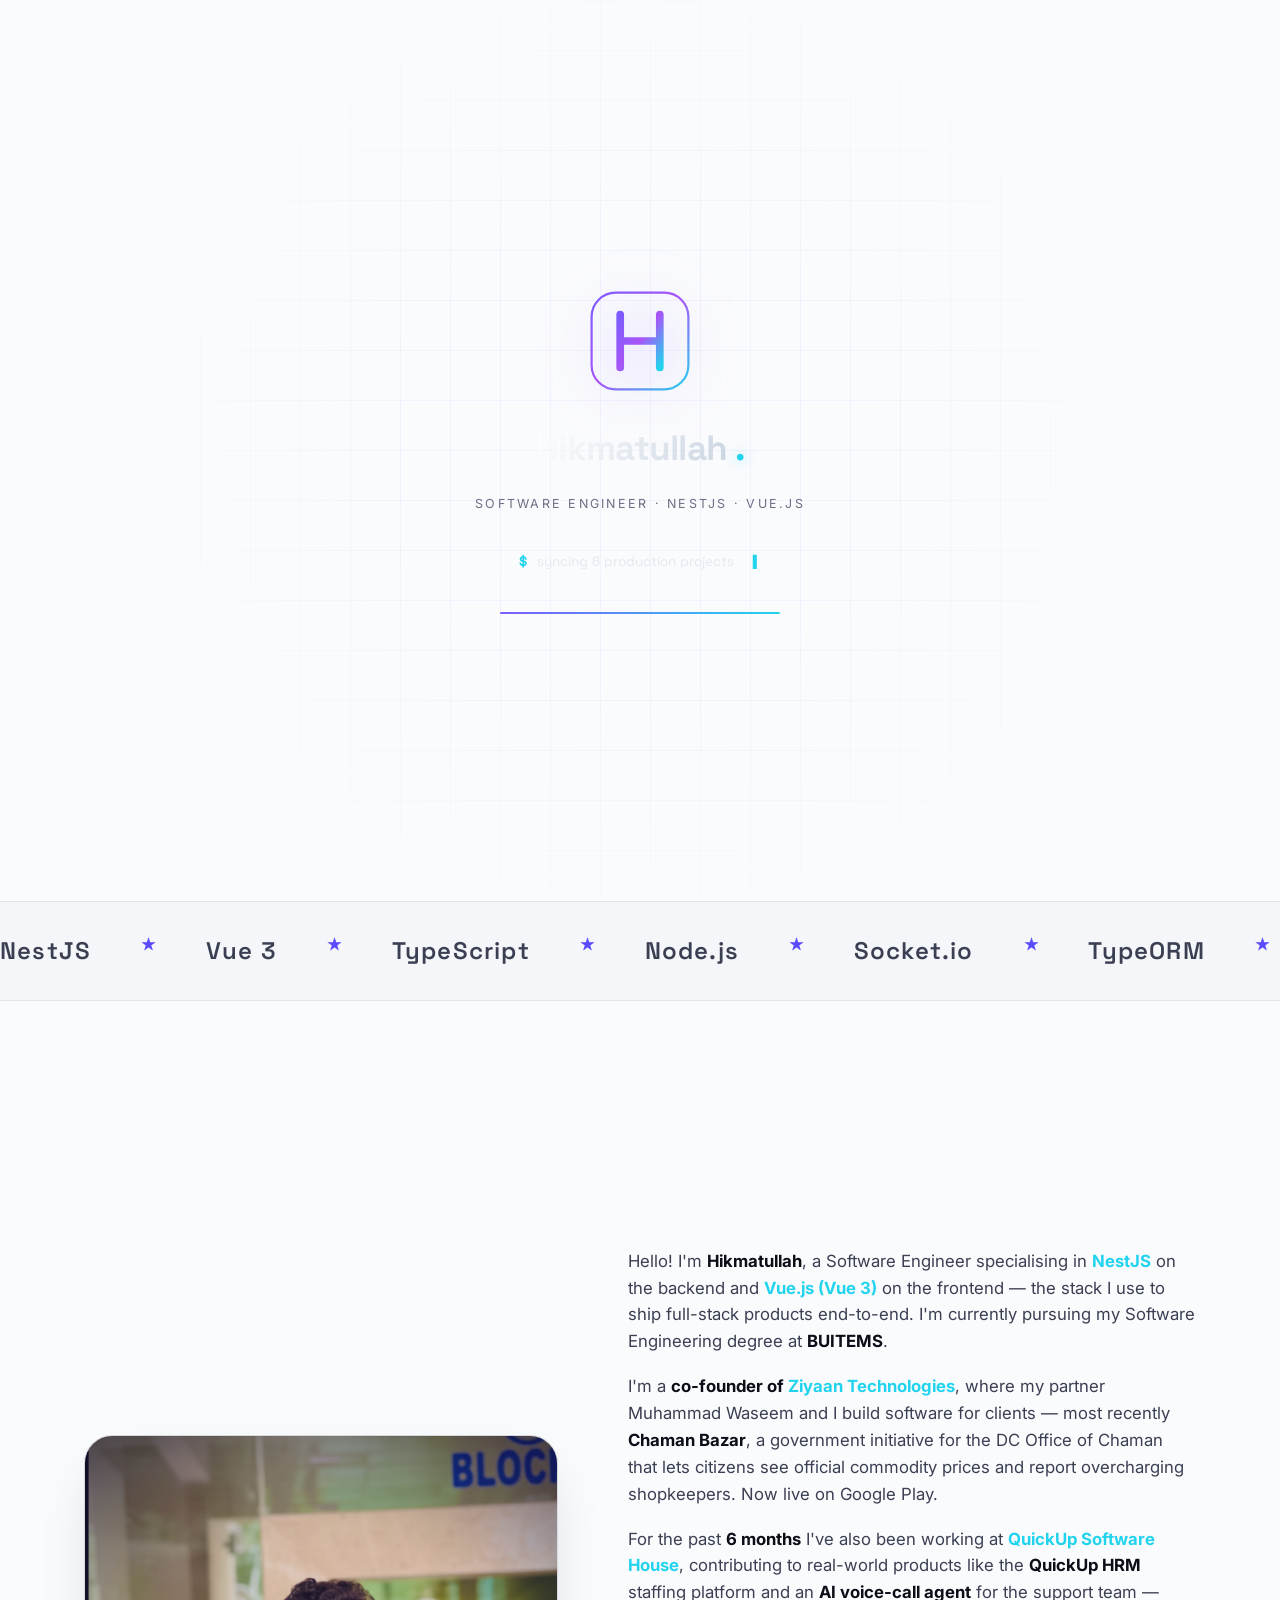
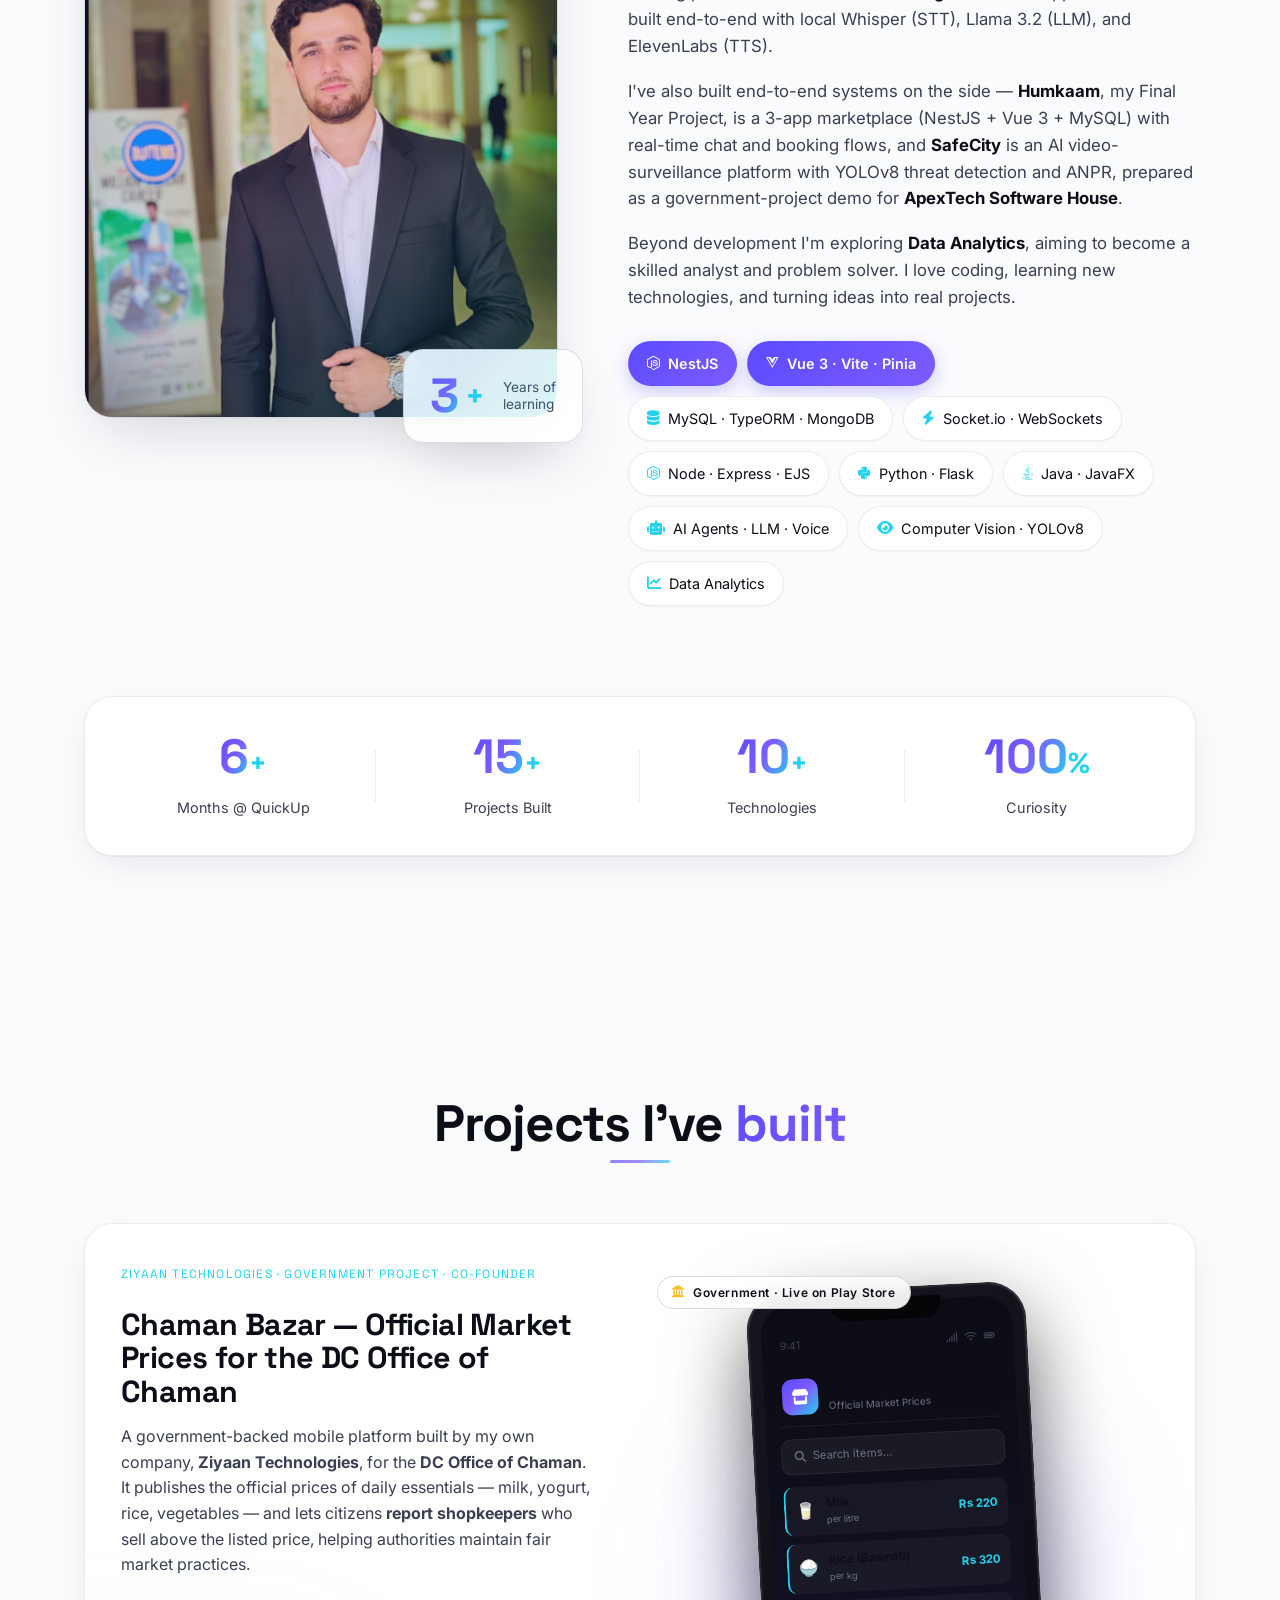
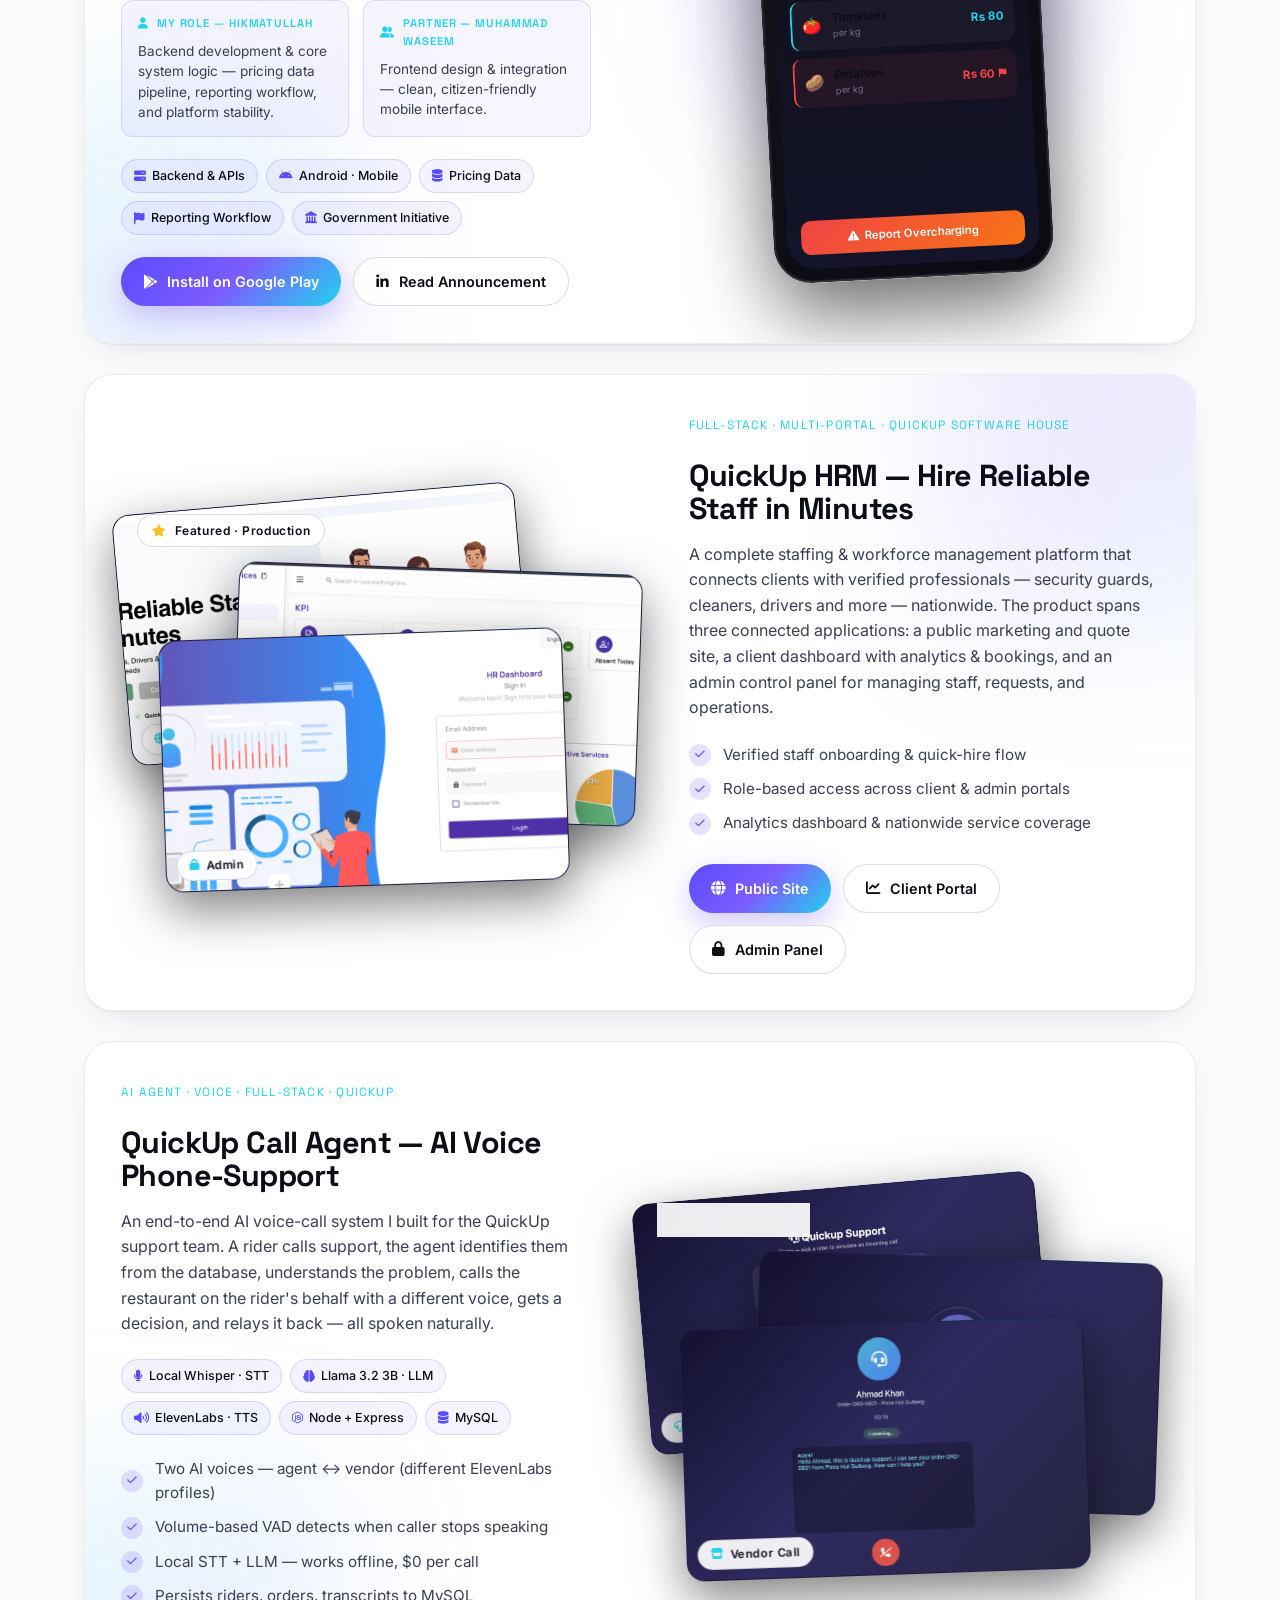
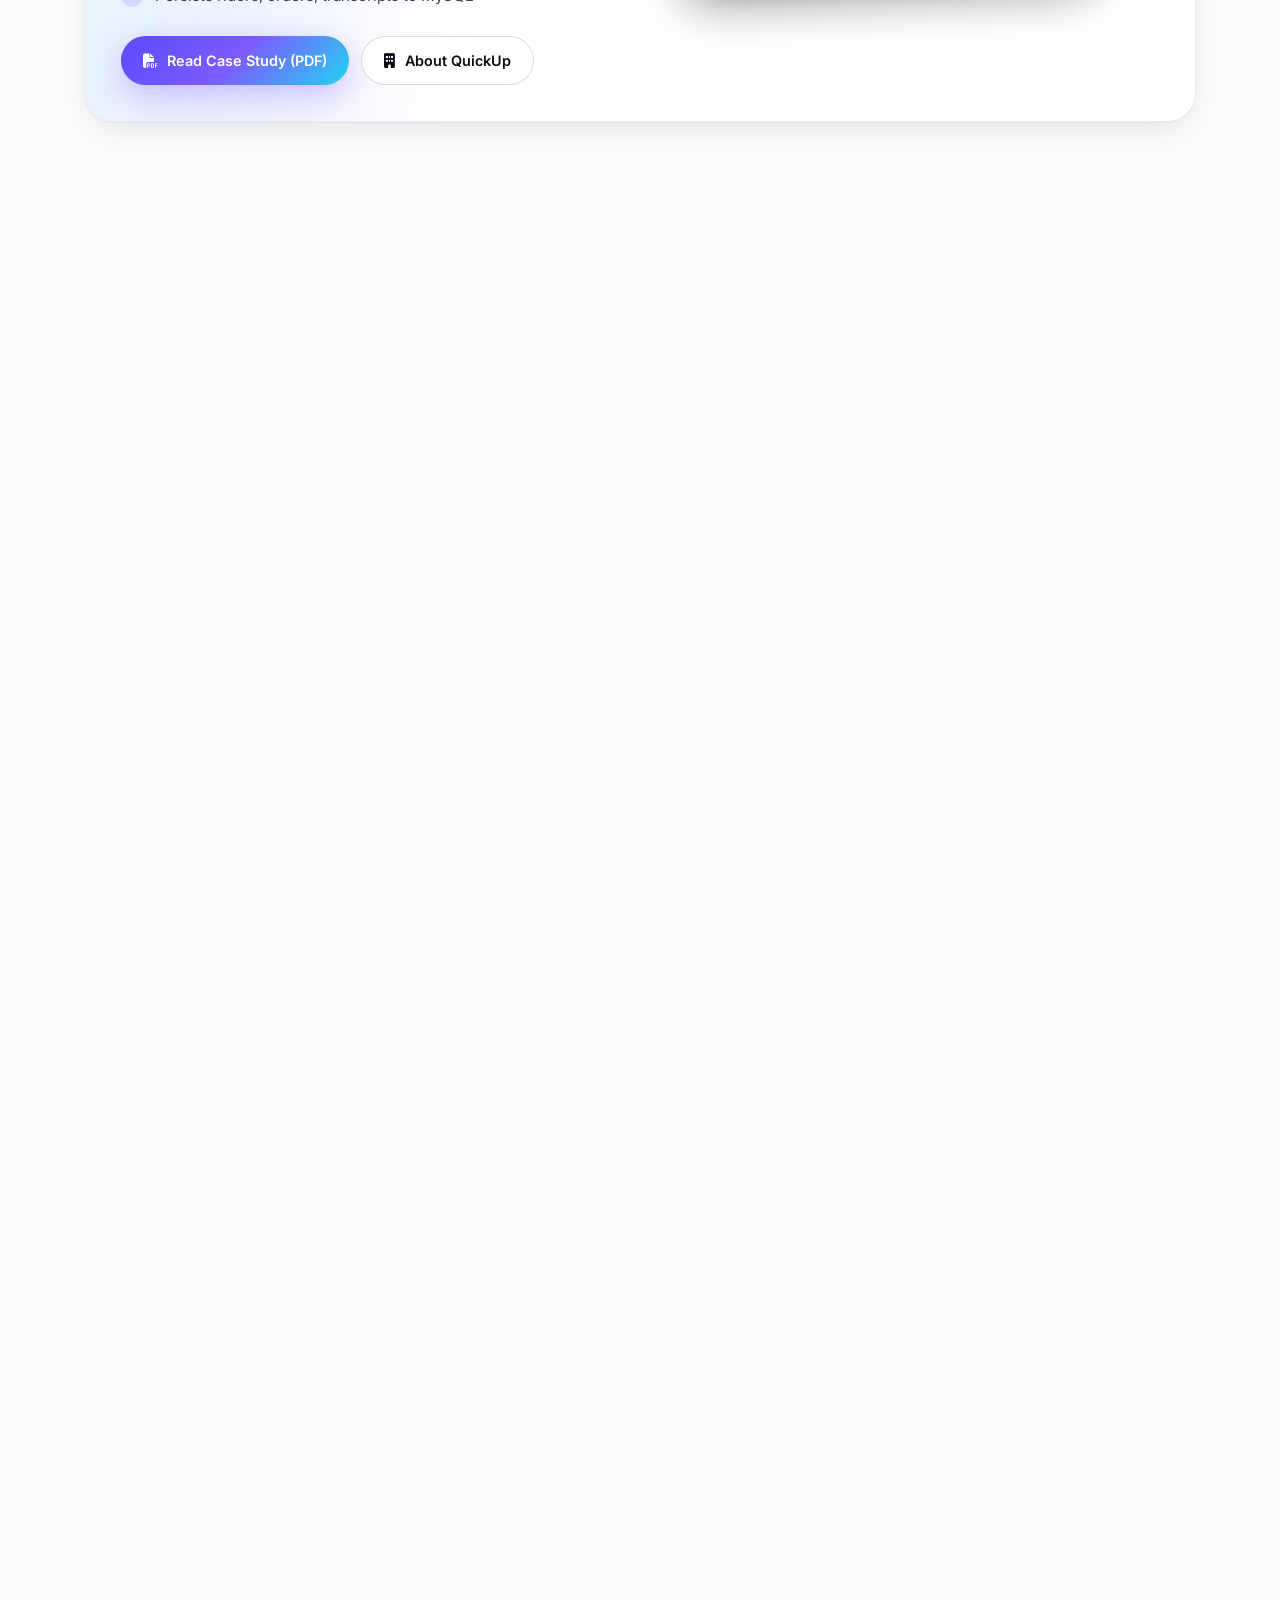
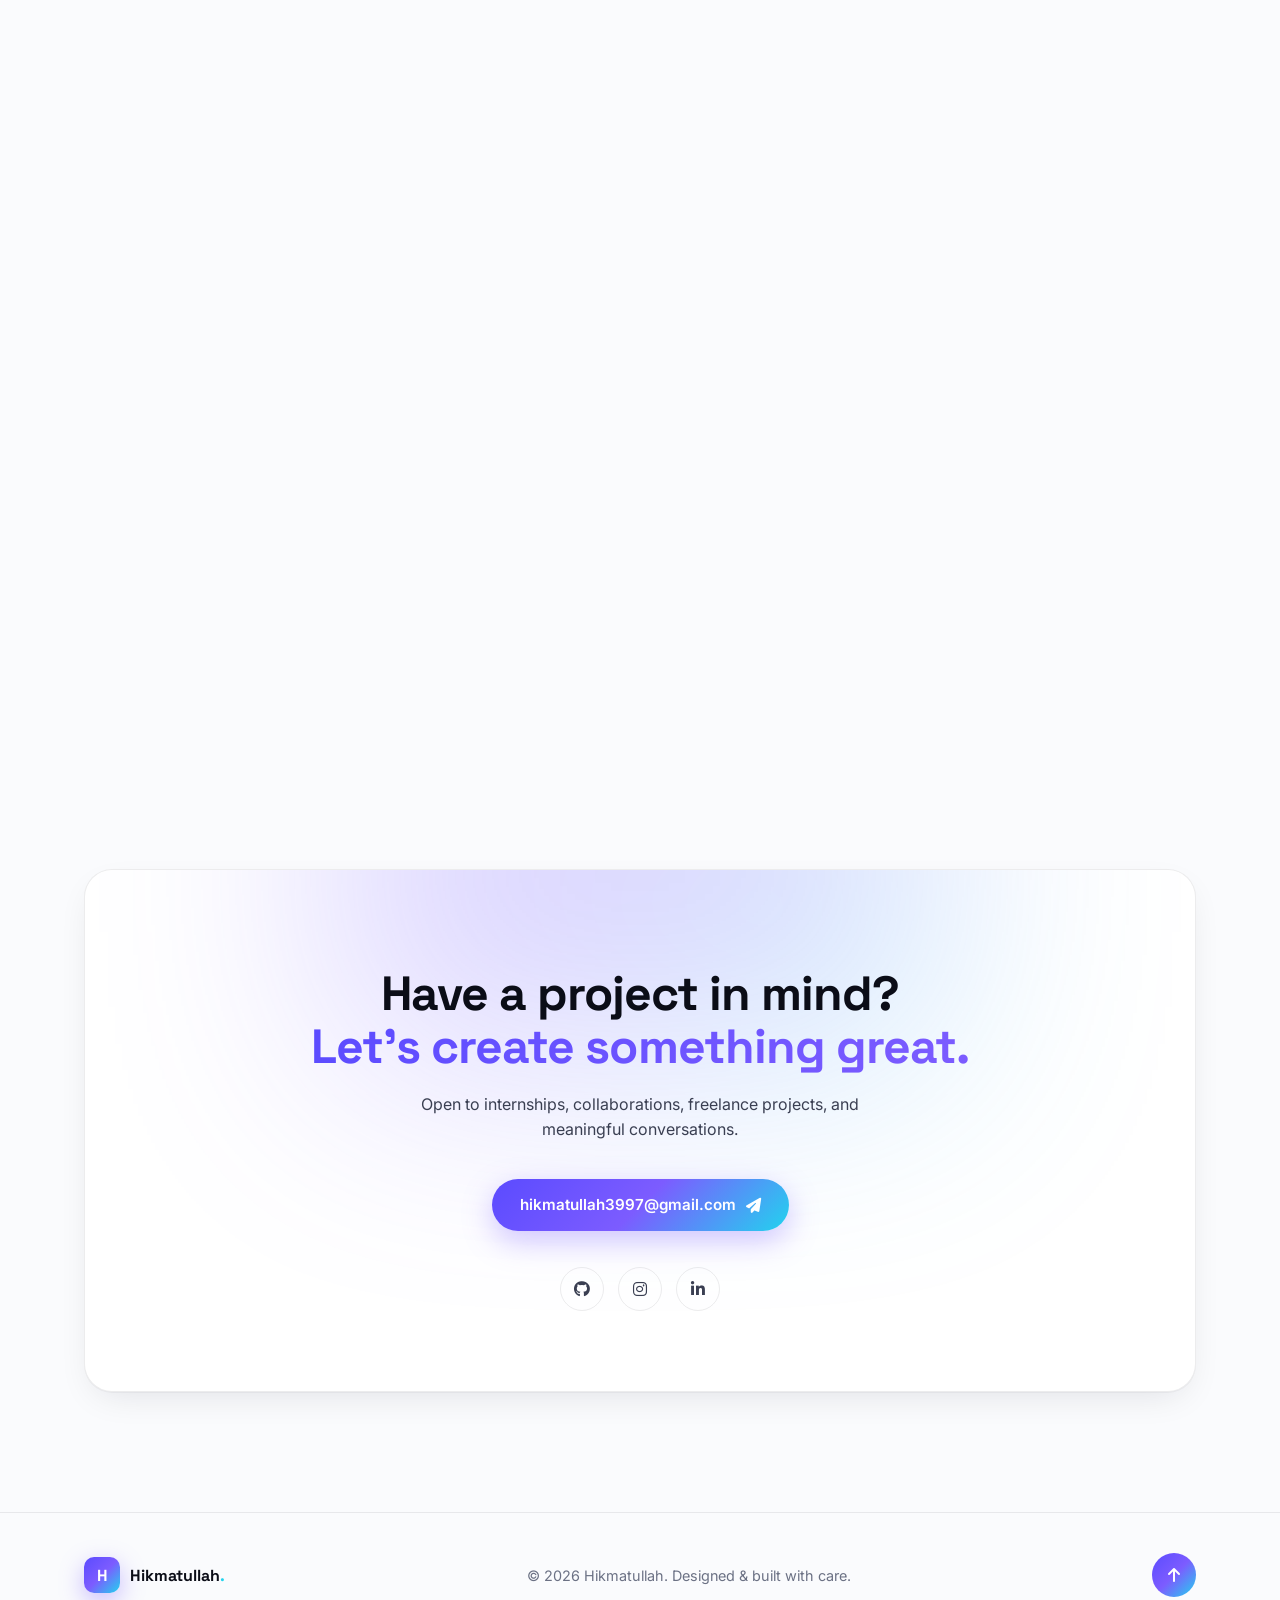
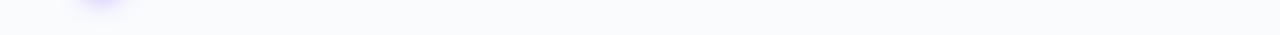
==== commit c586a4b4: "feat: developer-themed loader + refined profile picture Loader (3.7s): animated SVG H mark inside a " ====
--- a/index.html
+++ b/index.html
@@ -32,10 +32,43 @@
 
     <!-- Page loader -->
     <div class="loader" id="loader">
-        <div class="loader-text">
-            <span>H</span><span>i</span><span>k</span><span>m</span><span>a</span><span>t</span><span>u</span><span>l</span><span>l</span><span>a</span><span>h</span>
-        </div>
-        <div class="loader-bar"><span></span></div>
+        <div class="loader-grid"></div>
+        <div class="loader-stage">
+            <!-- Animated SVG logo mark -->
+            <div class="loader-mark">
+                <svg viewBox="0 0 100 100" xmlns="http://www.w3.org/2000/svg">
+                    <defs>
+                        <linearGradient id="lg-g" x1="0" y1="0" x2="1" y2="1">
+                            <stop offset="0%" stop-color="#7c5cff"/>
+                            <stop offset="50%" stop-color="#a855f7"/>
+                            <stop offset="100%" stop-color="#22d3ee"/>
+                        </linearGradient>
+                    </defs>
+                    <rect class="mark-frame" x="6" y="6" width="88" height="88" rx="22"
+                          stroke="url(#lg-g)" stroke-width="2" fill="none"/>
+                    <path class="mark-h" d="M 32 26 L 32 74 M 32 50 L 68 50 M 68 26 L 68 74"
+                          stroke="url(#lg-g)" stroke-width="7" stroke-linecap="round" fill="none"/>
+                    <circle class="mark-orbit" cx="50" cy="6" r="3" fill="#22d3ee"/>
+                </svg>
+            </div>
+
+            <!-- Brand name -->
+            <div class="loader-name">
+                <span class="ln-text">Hikmatullah</span>
+                <span class="ln-dot">.</span>
+            </div>
+            <div class="loader-tagline">Software Engineer · NestJS · Vue.js</div>
+
+            <!-- Terminal-style status -->
+            <div class="loader-terminal">
+                <span class="lt-prompt">$</span>
+                <span class="lt-text" id="loaderText">init portfolio</span>
+                <span class="lt-caret">▌</span>
+            </div>
+
+            <!-- Progress bar -->
+            <div class="loader-bar"><span></span></div>
+        </div>
     </div>
 
     <!-- Header -->
--- a/style.css
+++ b/style.css
@@ -224,70 +224,193 @@
 }
 
 /* =========================================================
-   Loader
+   Loader — developer / terminal aesthetic
    ========================================================= */
 .loader {
     position: fixed;
     inset: 0;
-    background: var(--bg);
+    background: radial-gradient(ellipse at center, #0c0c14 0%, #050508 80%);
     z-index: 10000;
+    display: grid;
+    place-items: center;
+    transition: opacity 0.7s ease, visibility 0.7s ease;
+    overflow: hidden;
+}
+.loader.done { opacity: 0; visibility: hidden; }
+
+/* Background grid that subtly animates */
+.loader-grid {
+    position: absolute;
+    inset: 0;
+    background-image:
+        linear-gradient(rgba(124, 92, 255, 0.06) 1px, transparent 1px),
+        linear-gradient(90deg, rgba(124, 92, 255, 0.06) 1px, transparent 1px);
+    background-size: 50px 50px;
+    mask-image: radial-gradient(circle at center, #000 30%, transparent 70%);
+    -webkit-mask-image: radial-gradient(circle at center, #000 30%, transparent 70%);
+    animation: gridDrift 20s linear infinite;
+}
+@keyframes gridDrift {
+    to { background-position: 50px 50px; }
+}
+
+.loader-stage {
+    position: relative;
     display: flex;
     flex-direction: column;
     align-items: center;
-    justify-content: center;
-    gap: 24px;
-    transition: opacity 0.6s ease, visibility 0.6s ease;
-}
-.loader.done { opacity: 0; visibility: hidden; }
-
-.loader-text {
+    gap: 18px;
+    padding: 20px;
+}
+
+/* Animated SVG mark */
+.loader-mark {
+    width: 110px; height: 110px;
+    margin-bottom: 6px;
+    position: relative;
+    filter: drop-shadow(0 8px 30px rgba(124, 92, 255, 0.35));
+}
+.loader-mark svg {
+    width: 100%; height: 100%;
+    overflow: visible;
+}
+
+/* The square frame draws itself in */
+.mark-frame {
+    stroke-dasharray: 360;
+    stroke-dashoffset: 360;
+    animation: drawFrame 1.2s cubic-bezier(0.7, 0, 0.3, 1) 0.1s forwards;
+}
+@keyframes drawFrame {
+    to { stroke-dashoffset: 0; }
+}
+
+/* The H draws after the frame */
+.mark-h {
+    stroke-dasharray: 200;
+    stroke-dashoffset: 200;
+    animation: drawH 0.9s cubic-bezier(0.7, 0, 0.3, 1) 0.7s forwards;
+}
+@keyframes drawH {
+    to { stroke-dashoffset: 0; }
+}
+
+/* Orbiting dot circles the frame */
+.mark-orbit {
+    transform-origin: 50px 50px;
+    animation: markOrbit 2.4s linear 1.4s infinite;
+    opacity: 0;
+    filter: drop-shadow(0 0 6px #22d3ee);
+}
+@keyframes markOrbit {
+    0% { opacity: 0; transform: rotate(0deg); }
+    10%, 90% { opacity: 1; }
+    100% { opacity: 0; transform: rotate(360deg); }
+}
+
+/* Brand name */
+.loader-name {
     font-family: 'Space Grotesk', sans-serif;
-    font-size: clamp(2rem, 6vw, 3.5rem);
+    font-size: clamp(1.6rem, 4vw, 2.2rem);
     font-weight: 700;
-    background: var(--gradient-text);
+    letter-spacing: -0.02em;
+    opacity: 0;
+    transform: translateY(8px);
+    animation: ldFadeUp 0.6s var(--ease) 1.0s forwards;
+    color: #fff;
+}
+.ln-text {
+    background: linear-gradient(120deg, #ffffff, #cbd5e1);
     -webkit-background-clip: text;
     background-clip: text;
     -webkit-text-fill-color: transparent;
-    display: flex;
-    gap: 4px;
-}
-.loader-text span {
-    display: inline-block;
+}
+.ln-dot {
+    color: #22d3ee;
+    text-shadow: 0 0 14px rgba(34, 211, 238, 0.6);
+}
+
+.loader-tagline {
+    font-family: 'Inter', sans-serif;
+    font-size: 0.78rem;
+    color: #6b7184;
+    letter-spacing: 0.18em;
+    text-transform: uppercase;
     opacity: 0;
-    transform: translateY(20px);
-    animation: loaderLetter 0.5s var(--ease) forwards;
-}
-.loader-text span:nth-child(1) { animation-delay: 0.05s; }
-.loader-text span:nth-child(2) { animation-delay: 0.10s; }
-.loader-text span:nth-child(3) { animation-delay: 0.15s; }
-.loader-text span:nth-child(4) { animation-delay: 0.20s; }
-.loader-text span:nth-child(5) { animation-delay: 0.25s; }
-.loader-text span:nth-child(6) { animation-delay: 0.30s; }
-.loader-text span:nth-child(7) { animation-delay: 0.35s; }
-.loader-text span:nth-child(8) { animation-delay: 0.40s; }
-.loader-text span:nth-child(9) { animation-delay: 0.45s; }
-.loader-text span:nth-child(10) { animation-delay: 0.50s; }
-.loader-text span:nth-child(11) { animation-delay: 0.55s; }
-
-@keyframes loaderLetter {
+    transform: translateY(8px);
+    animation: ldFadeUp 0.6s var(--ease) 1.15s forwards;
+}
+
+@keyframes ldFadeUp {
     to { opacity: 1; transform: translateY(0); }
 }
 
+/* Terminal status line */
+.loader-terminal {
+    display: inline-flex;
+    align-items: center;
+    gap: 10px;
+    padding: 10px 18px;
+    margin-top: 8px;
+    background: rgba(255, 255, 255, 0.03);
+    border: 1px solid rgba(255, 255, 255, 0.08);
+    border-radius: 8px;
+    font-family: 'Space Grotesk', 'SF Mono', Menlo, monospace;
+    font-size: 0.85rem;
+    color: #cbd5e1;
+    min-width: 280px;
+    opacity: 0;
+    animation: ldFadeUp 0.6s var(--ease) 1.3s forwards;
+}
+.lt-prompt {
+    color: #22d3ee;
+    font-weight: 700;
+}
+.lt-text {
+    flex: 1;
+    color: #e5e7f0;
+    white-space: nowrap;
+    overflow: hidden;
+    text-overflow: ellipsis;
+    transition: opacity 0.2s ease;
+}
+.lt-caret {
+    color: #22d3ee;
+    animation: blinkCaret 0.9s steps(1) infinite;
+}
+@keyframes blinkCaret { 50% { opacity: 0; } }
+
+/* Progress bar */
 .loader-bar {
-    width: 200px;
+    width: 280px;
     height: 2px;
-    background: var(--border);
+    background: rgba(255, 255, 255, 0.08);
     overflow: hidden;
     border-radius: 2px;
+    margin-top: 10px;
+    opacity: 0;
+    animation: ldFadeUp 0.4s ease 1.4s forwards;
 }
 .loader-bar span {
     display: block;
     height: 100%;
     width: 0;
-    background: var(--gradient-1);
-    animation: loaderBar 1.4s var(--ease) forwards;
+    background: linear-gradient(90deg, #7c5cff, #22d3ee);
+    box-shadow: 0 0 10px rgba(34, 211, 238, 0.5);
+    animation: loaderBar 2.4s cubic-bezier(0.7, 0, 0.3, 1) 1.4s forwards;
 }
 @keyframes loaderBar { to { width: 100%; } }
+
+/* Loader is dark-themed regardless of site theme */
+:root[data-theme="light"] .loader {
+    background: radial-gradient(ellipse at center, #0c0c14 0%, #050508 80%);
+}
+
+@media (max-width: 480px) {
+    .loader-mark { width: 90px; height: 90px; }
+    .loader-terminal { min-width: 240px; font-size: 0.78rem; padding: 9px 14px; }
+    .loader-bar { width: 240px; }
+}
 
 /* =========================================================
    Header / Nav
@@ -2480,6 +2603,71 @@
 /* Phone mockup — keep dark since it represents a phone screen */
 /* (no overrides needed) */
 
+/* =========================================================
+   Profile picture — refined for light mode
+   ========================================================= */
+:root[data-theme="light"] .image-frame {
+    background: conic-gradient(from 0deg,
+        #5b4bff, #7c5cff, #22d3ee, #5b4bff);
+    box-shadow:
+        0 24px 48px -12px rgba(91, 75, 255, 0.25),
+        0 0 0 1px rgba(15, 18, 32, 0.04);
+    padding: 3px;
+}
+:root[data-theme="light"] .image-frame::before {
+    background: conic-gradient(from 0deg,
+        #5b4bff, #7c5cff, #22d3ee, #5b4bff);
+    opacity: 0.35;
+    filter: blur(28px);
+}
+/* Auras — much softer, monochrome violet */
+:root[data-theme="light"] .aura-1 {
+    background: radial-gradient(circle at 30% 30%, #7c5cff, transparent 65%);
+    opacity: 0.18;
+}
+:root[data-theme="light"] .aura-2 {
+    background: radial-gradient(circle at 70% 60%, #5b4bff, transparent 65%);
+    opacity: 0.12;
+}
+:root[data-theme="light"] .aura-3 {
+    background: radial-gradient(circle at 50% 80%, #22d3ee, transparent 65%);
+    opacity: 0.15;
+}
+/* Conic ring — keep elegant violet only */
+:root[data-theme="light"] .conic-ring {
+    background: conic-gradient(from 90deg,
+        transparent 0deg,
+        rgba(91, 75, 255, 0.45) 40deg,
+        transparent 110deg,
+        transparent 180deg,
+        rgba(91, 75, 255, 0.35) 220deg,
+        transparent 290deg);
+}
+/* Particles — single accent color, smaller, subtler */
+:root[data-theme="light"] .particle {
+    background: #5b4bff;
+    box-shadow: 0 0 12px #5b4bff, 0 0 24px rgba(91, 75, 255, 0.45);
+    width: 9px; height: 9px;
+}
+:root[data-theme="light"] .particle.p2 {
+    background: #7c5cff;
+    box-shadow: 0 0 10px #7c5cff, 0 0 20px rgba(124, 92, 255, 0.4);
+    width: 7px; height: 7px;
+}
+:root[data-theme="light"] .particle.p3 {
+    background: #22d3ee;
+    box-shadow: 0 0 10px #22d3ee, 0 0 20px rgba(34, 211, 238, 0.4);
+    width: 8px; height: 8px;
+}
+/* Shine sweep more subtle on light */
+:root[data-theme="light"] .frame-shine {
+    background: linear-gradient(115deg,
+        transparent 35%,
+        rgba(255, 255, 255, 0.5) 48%,
+        rgba(255, 255, 255, 0.15) 52%,
+        transparent 65%);
+}
+
 /* Portfolio grid items */
 :root[data-theme="light"] .portfolio-info {
     background: var(--bg-2);
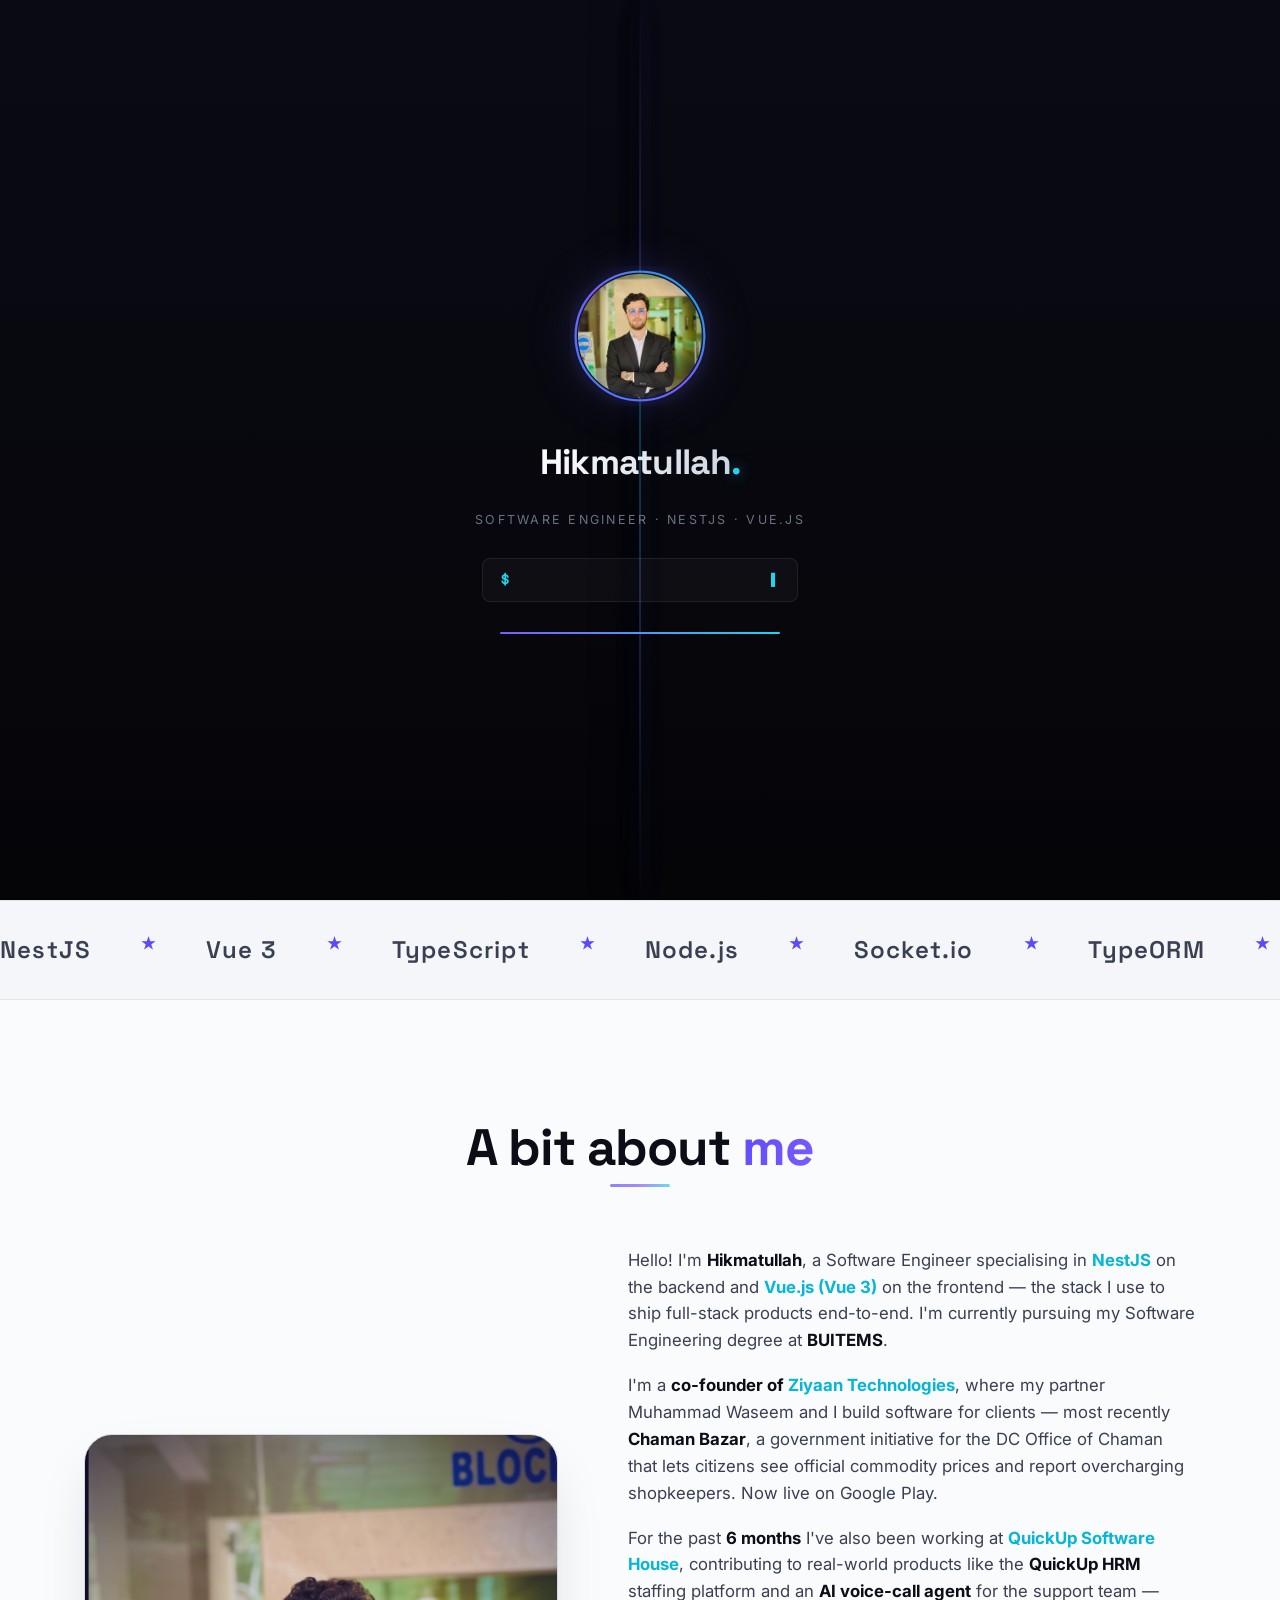
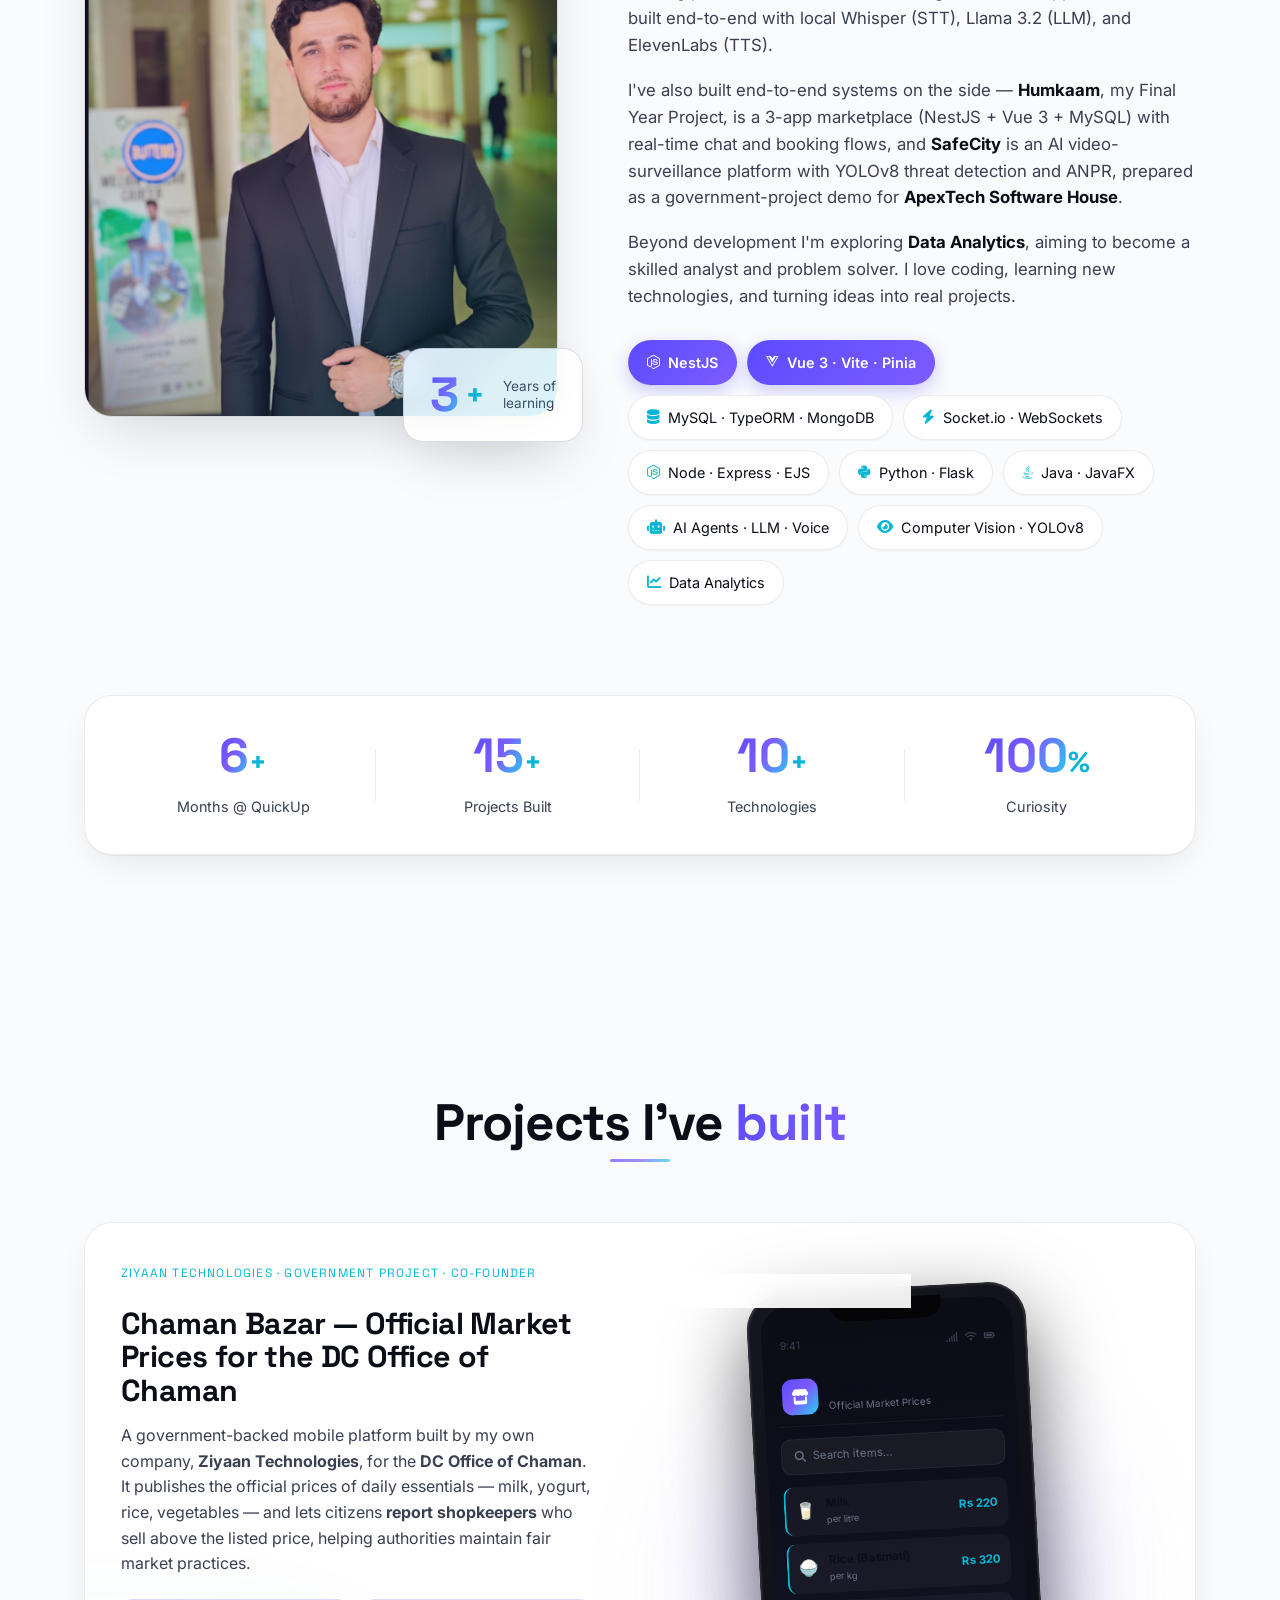
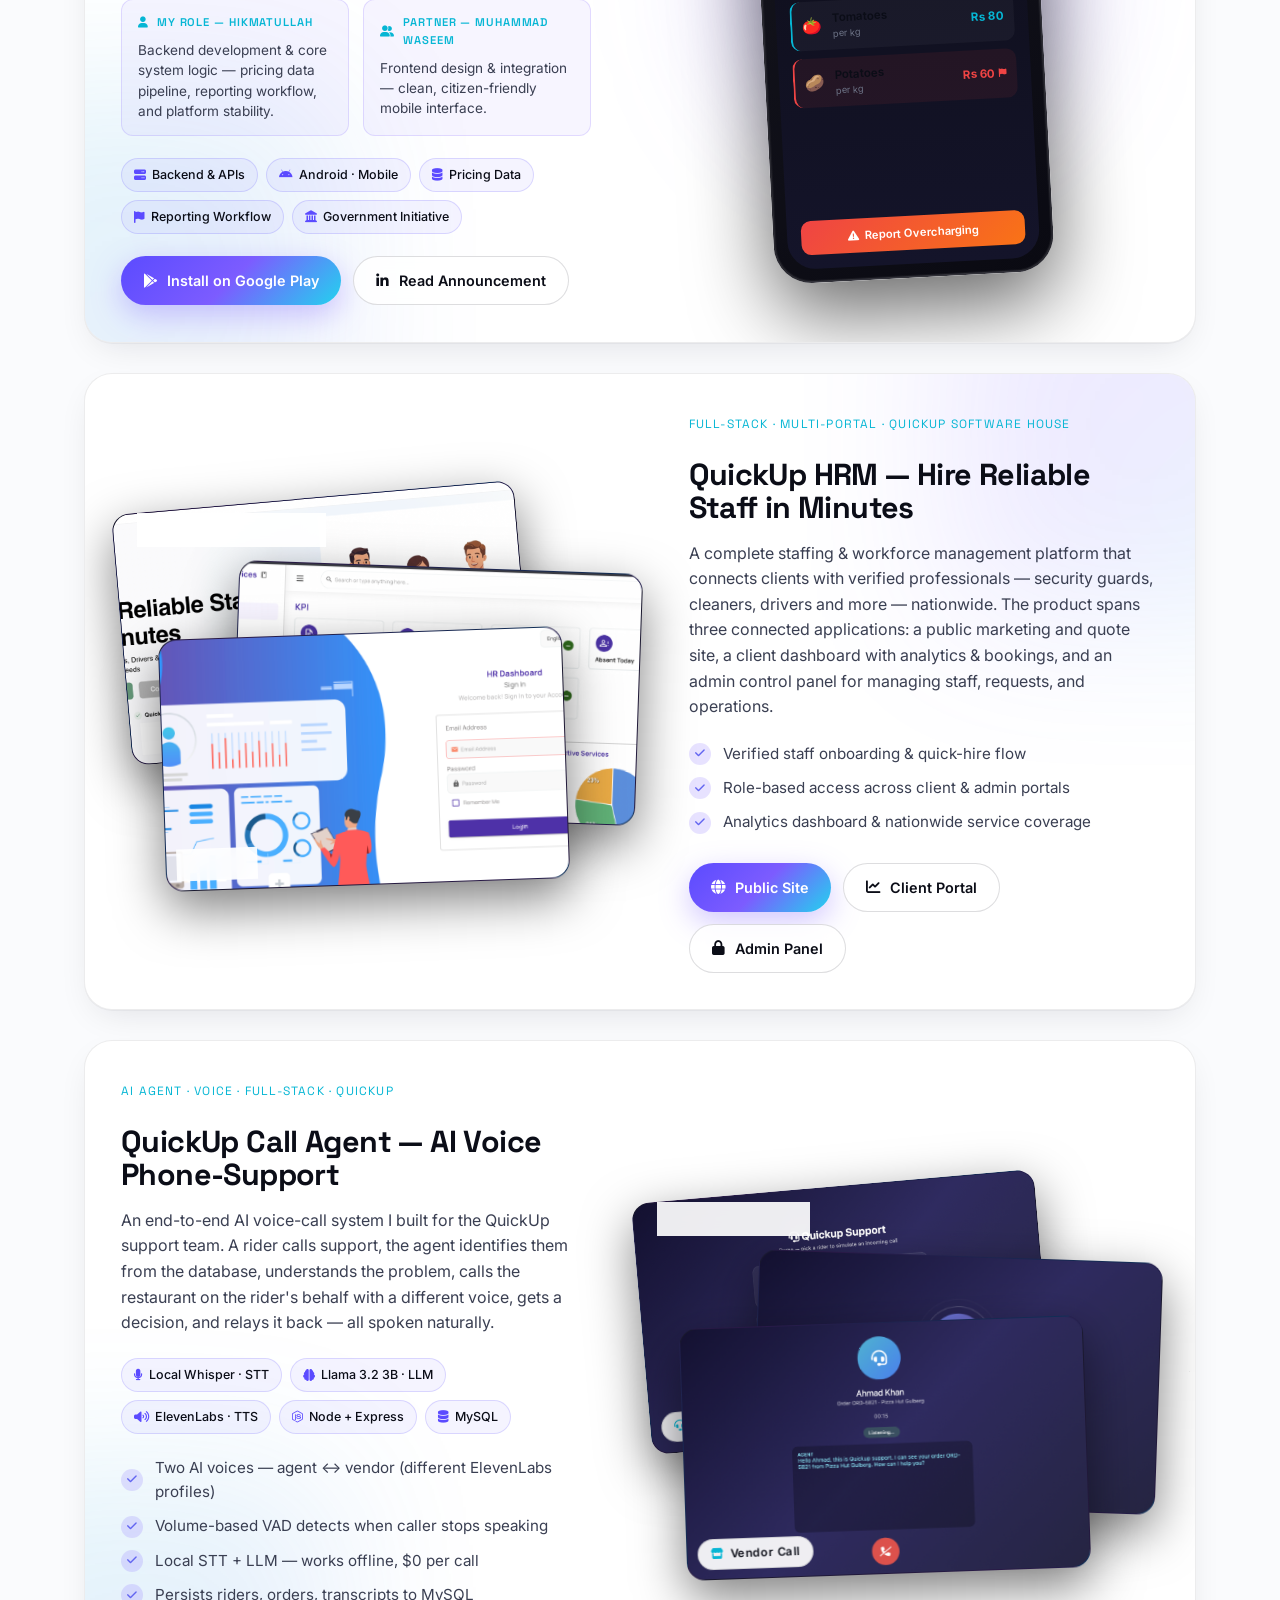
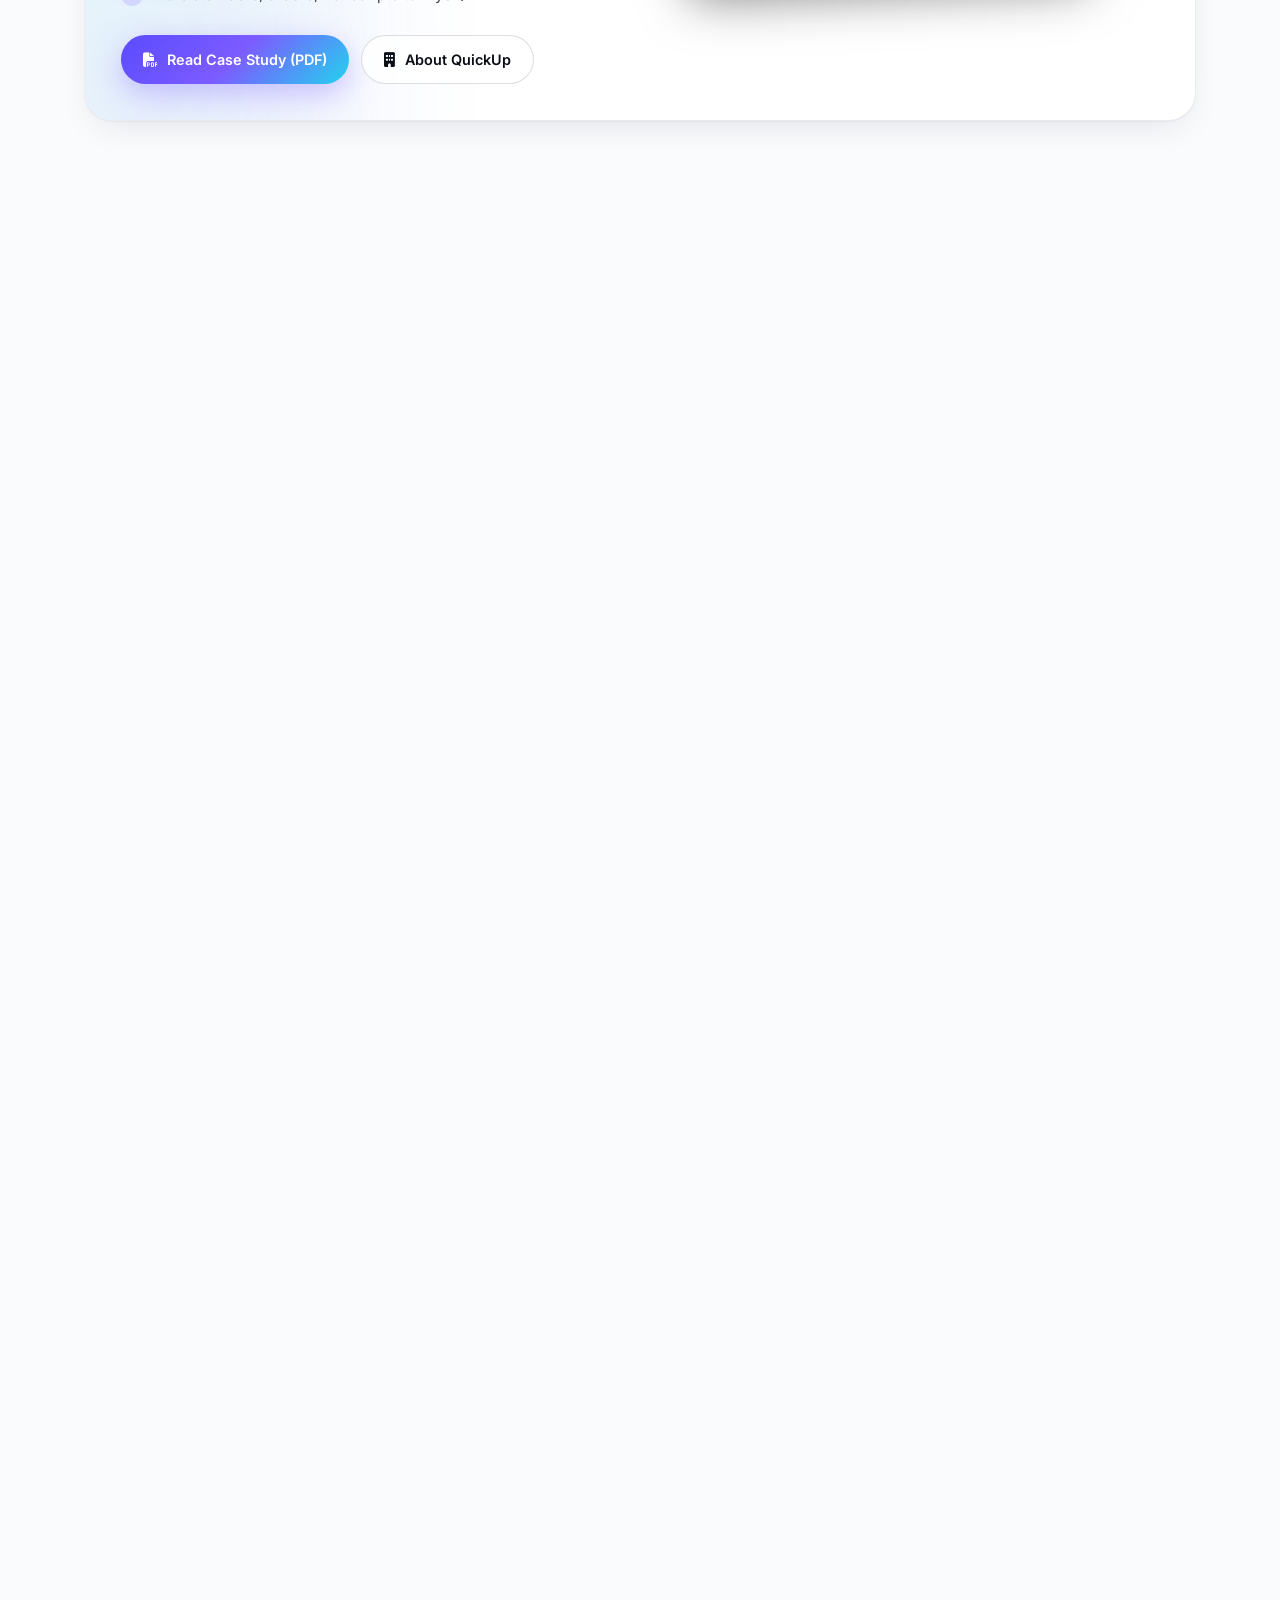
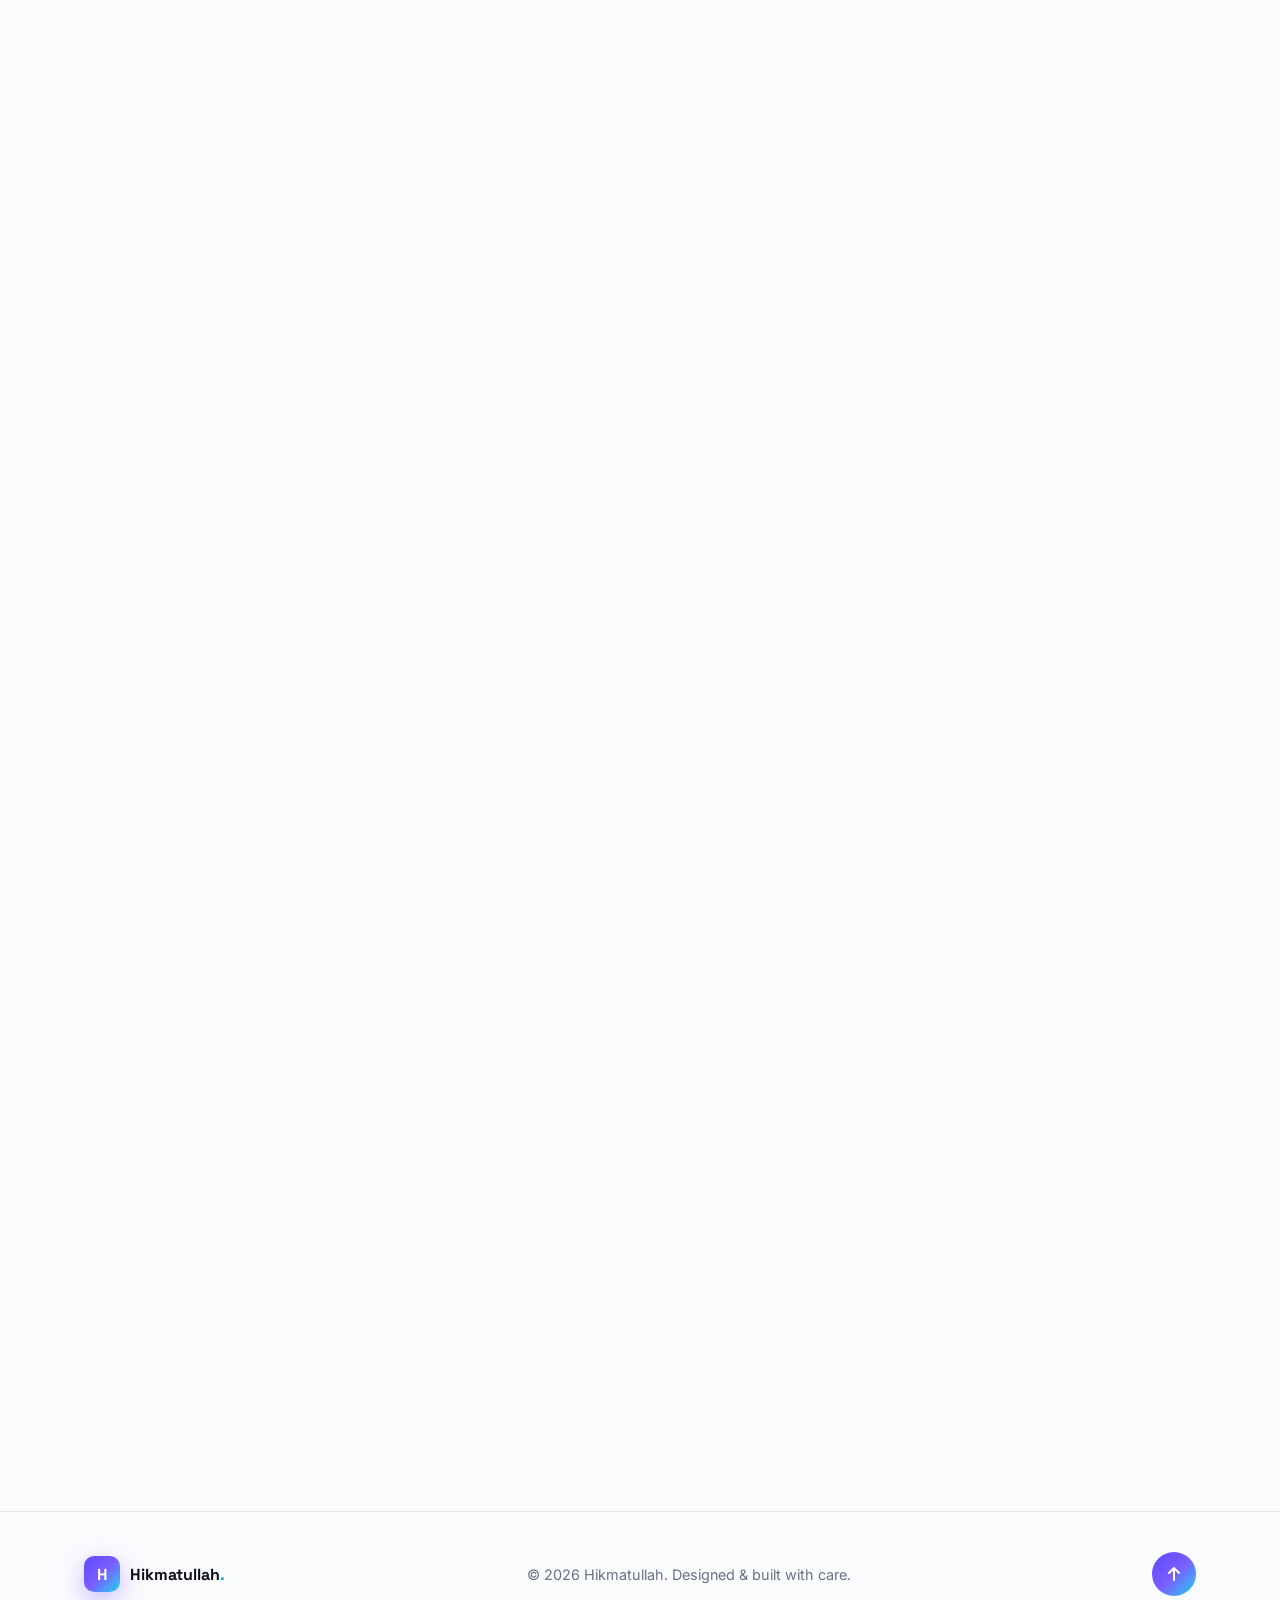
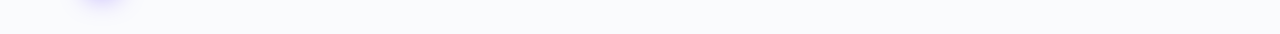
==== commit ad6b62bb: "fix: hide loader element after panels finish so site is interactive Loader was visually transparent " ====
--- a/index.html
+++ b/index.html
@@ -30,39 +30,47 @@
         <div class="grid-overlay"></div>
     </div>
 
-    <!-- Page loader -->
+    <!-- Page loader — book-style split reveal -->
     <div class="loader" id="loader">
-        <div class="loader-grid"></div>
+        <!-- Two panels that split apart like opening a book -->
+        <div class="book-panel book-left"></div>
+        <div class="book-panel book-right"></div>
+        <!-- Center seam glow (the book spine) -->
+        <div class="book-spine"></div>
+
         <div class="loader-stage">
-            <!-- Animated SVG logo mark -->
-            <div class="loader-mark">
-                <svg viewBox="0 0 100 100" xmlns="http://www.w3.org/2000/svg">
+            <!-- Profile image with drawing ring -->
+            <div class="loader-portrait">
+                <svg class="portrait-ring" viewBox="0 0 200 200" xmlns="http://www.w3.org/2000/svg">
                     <defs>
-                        <linearGradient id="lg-g" x1="0" y1="0" x2="1" y2="1">
-                            <stop offset="0%" stop-color="#7c5cff"/>
-                            <stop offset="50%" stop-color="#a855f7"/>
-                            <stop offset="100%" stop-color="#22d3ee"/>
+                        <linearGradient id="ringGrad" x1="0" y1="0" x2="1" y2="1">
+                            <stop offset="0%" stop-color="#3b82f6"/>
+                            <stop offset="50%" stop-color="#7c5cff"/>
+                            <stop offset="100%" stop-color="#06b6d4"/>
                         </linearGradient>
                     </defs>
-                    <rect class="mark-frame" x="6" y="6" width="88" height="88" rx="22"
-                          stroke="url(#lg-g)" stroke-width="2" fill="none"/>
-                    <path class="mark-h" d="M 32 26 L 32 74 M 32 50 L 68 50 M 68 26 L 68 74"
-                          stroke="url(#lg-g)" stroke-width="7" stroke-linecap="round" fill="none"/>
-                    <circle class="mark-orbit" cx="50" cy="6" r="3" fill="#22d3ee"/>
+                    <circle class="ring-track" cx="100" cy="100" r="92"
+                            stroke="rgba(255,255,255,0.06)" stroke-width="2" fill="none"/>
+                    <circle class="ring-draw" cx="100" cy="100" r="92"
+                            stroke="url(#ringGrad)" stroke-width="3" fill="none"
+                            stroke-linecap="round" transform="rotate(-90 100 100)"/>
                 </svg>
-            </div>
-
-            <!-- Brand name -->
+                <div class="portrait-img">
+                    <img src="./images/profile/Hikmatullah image.png" alt="Hikmatullah" />
+                </div>
+                <div class="portrait-glow"></div>
+            </div>
+
+            <!-- Brand name + tagline -->
             <div class="loader-name">
-                <span class="ln-text">Hikmatullah</span>
-                <span class="ln-dot">.</span>
+                <span class="ln-text">Hikmatullah</span><span class="ln-dot">.</span>
             </div>
             <div class="loader-tagline">Software Engineer · NestJS · Vue.js</div>
 
             <!-- Terminal-style status -->
             <div class="loader-terminal">
                 <span class="lt-prompt">$</span>
-                <span class="lt-text" id="loaderText">init portfolio</span>
+                <span class="lt-text" id="loaderText">opening portfolio</span>
                 <span class="lt-caret">▌</span>
             </div>
 
--- a/style.css
+++ b/style.css
@@ -15,14 +15,14 @@
     --text-dim: #a8a8b3;
     --text-muted: #6b6b78;
 
-    --primary: #7c5cff;
-    --primary-2: #a855f7;
-    --accent: #22d3ee;
-    --accent-2: #f472b6;
-
-    --gradient-1: linear-gradient(135deg, #7c5cff 0%, #a855f7 50%, #f472b6 100%);
-    --gradient-2: linear-gradient(135deg, #22d3ee 0%, #7c5cff 100%);
-    --gradient-text: linear-gradient(120deg, #a78bfa, #f472b6 50%, #22d3ee);
+    --primary: #6366f1;          /* indigo (was violet) */
+    --primary-2: #7c5cff;
+    --accent: #06b6d4;           /* electric cyan */
+    --accent-2: #3b82f6;         /* electric blue (was pink) */
+
+    --gradient-1: linear-gradient(135deg, #3b82f6 0%, #6366f1 50%, #06b6d4 100%);
+    --gradient-2: linear-gradient(135deg, #06b6d4 0%, #6366f1 100%);
+    --gradient-text: linear-gradient(120deg, #93c5fd, #818cf8 50%, #06b6d4);
 
     --radius: 18px;
     --radius-lg: 28px;
@@ -169,9 +169,9 @@
     animation: orbFloat 18s ease-in-out infinite;
 }
 
-.orb-1 { width: 480px; height: 480px; background: #7c5cff; top: -120px; left: -120px; }
-.orb-2 { width: 420px; height: 420px; background: #f472b6; top: 40%; right: -100px; animation-delay: -6s; }
-.orb-3 { width: 380px; height: 380px; background: #22d3ee; bottom: -80px; left: 30%; animation-delay: -12s; }
+.orb-1 { width: 480px; height: 480px; background: #6366f1; top: -120px; left: -120px; }
+.orb-2 { width: 420px; height: 420px; background: #3b82f6; top: 40%; right: -100px; animation-delay: -6s; }
+.orb-3 { width: 380px; height: 380px; background: #06b6d4; bottom: -80px; left: 30%; animation-delay: -12s; }
 
 @keyframes orbFloat {
     0%, 100% { transform: translate(0, 0) scale(1); }
@@ -224,88 +224,178 @@
 }
 
 /* =========================================================
-   Loader — developer / terminal aesthetic
+   Loader — book-style split reveal with profile portrait
    ========================================================= */
 .loader {
     position: fixed;
     inset: 0;
-    background: radial-gradient(ellipse at center, #0c0c14 0%, #050508 80%);
     z-index: 10000;
-    display: grid;
-    place-items: center;
-    transition: opacity 0.7s ease, visibility 0.7s ease;
     overflow: hidden;
-}
-.loader.done { opacity: 0; visibility: hidden; }
-
-/* Background grid that subtly animates */
-.loader-grid {
+    background: transparent;
+    transition: visibility 0s linear 1.6s;
+}
+.loader.done {
+    pointer-events: none;
+    visibility: hidden;
+}
+
+/* Two panels covering screen — split apart on .done */
+.book-panel {
+    position: absolute;
+    top: 0;
+    width: 50%;
+    height: 100%;
+    background:
+        linear-gradient(180deg, #0a0a14 0%, #050508 100%);
+    transition: transform 1.4s cubic-bezier(0.76, 0, 0.24, 1);
+    z-index: 10001;
+}
+.book-left {
+    left: 0;
+    box-shadow: 8px 0 30px rgba(0, 0, 0, 0.6);
+}
+.book-right {
+    right: 0;
+    box-shadow: -8px 0 30px rgba(0, 0, 0, 0.6);
+}
+.loader.done .book-left  { transform: translateX(-100%); }
+.loader.done .book-right { transform: translateX(100%); }
+
+/* Glowing seam where the panels meet (book spine) */
+.book-spine {
+    position: absolute;
+    left: 50%;
+    top: 0;
+    width: 1px;
+    height: 100%;
+    background: linear-gradient(180deg,
+        transparent 0%,
+        rgba(99, 102, 241, 0.5) 30%,
+        rgba(6, 182, 212, 0.6) 50%,
+        rgba(99, 102, 241, 0.5) 70%,
+        transparent 100%);
+    box-shadow:
+        0 0 20px rgba(99, 102, 241, 0.4),
+        0 0 40px rgba(6, 182, 212, 0.25);
+    transform: translateX(-50%);
+    transition: opacity 0.4s ease;
+    z-index: 10002;
+    pointer-events: none;
+}
+.loader.done .book-spine { opacity: 0; transition-delay: 0.4s; }
+
+/* Centered stage above the panels */
+.loader-stage {
     position: absolute;
     inset: 0;
-    background-image:
-        linear-gradient(rgba(124, 92, 255, 0.06) 1px, transparent 1px),
-        linear-gradient(90deg, rgba(124, 92, 255, 0.06) 1px, transparent 1px);
-    background-size: 50px 50px;
-    mask-image: radial-gradient(circle at center, #000 30%, transparent 70%);
-    -webkit-mask-image: radial-gradient(circle at center, #000 30%, transparent 70%);
-    animation: gridDrift 20s linear infinite;
-}
-@keyframes gridDrift {
-    to { background-position: 50px 50px; }
-}
-
-.loader-stage {
-    position: relative;
     display: flex;
     flex-direction: column;
     align-items: center;
-    gap: 18px;
-    padding: 20px;
-}
-
-/* Animated SVG mark */
-.loader-mark {
-    width: 110px; height: 110px;
-    margin-bottom: 6px;
+    justify-content: center;
+    gap: 20px;
+    padding: 24px;
+    z-index: 10003;
+    transition: opacity 0.5s ease, transform 0.6s var(--ease);
+}
+.loader.done .loader-stage {
+    opacity: 0;
+    transform: scale(0.92);
+    transition-delay: 0.2s;
+}
+
+/* Portrait — profile image with a drawing gradient ring */
+.loader-portrait {
     position: relative;
-    filter: drop-shadow(0 8px 30px rgba(124, 92, 255, 0.35));
-}
-.loader-mark svg {
-    width: 100%; height: 100%;
-    overflow: visible;
-}
-
-/* The square frame draws itself in */
-.mark-frame {
-    stroke-dasharray: 360;
-    stroke-dashoffset: 360;
-    animation: drawFrame 1.2s cubic-bezier(0.7, 0, 0.3, 1) 0.1s forwards;
-}
-@keyframes drawFrame {
+    width: 140px;
+    height: 140px;
+    margin-bottom: 8px;
+    opacity: 0;
+    transform: scale(0.8);
+    animation: portraitIn 0.9s cubic-bezier(0.16, 1, 0.3, 1) 0.2s forwards;
+}
+@keyframes portraitIn {
+    to { opacity: 1; transform: scale(1); }
+}
+
+.portrait-ring {
+    position: absolute;
+    inset: 0;
+    width: 100%;
+    height: 100%;
+    z-index: 2;
+}
+.ring-draw {
+    stroke-dasharray: 578; /* 2π × 92 */
+    stroke-dashoffset: 578;
+    animation: drawRing 1.6s cubic-bezier(0.65, 0, 0.35, 1) 0.4s forwards;
+    filter: drop-shadow(0 0 8px rgba(99, 102, 241, 0.5));
+}
+@keyframes drawRing {
     to { stroke-dashoffset: 0; }
 }
 
-/* The H draws after the frame */
-.mark-h {
-    stroke-dasharray: 200;
-    stroke-dashoffset: 200;
-    animation: drawH 0.9s cubic-bezier(0.7, 0, 0.3, 1) 0.7s forwards;
-}
-@keyframes drawH {
-    to { stroke-dashoffset: 0; }
-}
-
-/* Orbiting dot circles the frame */
-.mark-orbit {
-    transform-origin: 50px 50px;
-    animation: markOrbit 2.4s linear 1.4s infinite;
+.portrait-img {
+    position: absolute;
+    inset: 8px;
+    border-radius: 50%;
+    overflow: hidden;
+    z-index: 1;
+    background: #0a0a14;
+}
+.portrait-img img {
+    width: 100%;
+    height: 100%;
+    object-fit: cover;
+    display: block;
+}
+.portrait-glow {
+    position: absolute;
+    inset: -20px;
+    background: radial-gradient(circle, rgba(99, 102, 241, 0.45), transparent 65%);
+    filter: blur(20px);
+    z-index: 0;
+    animation: portraitGlow 3s ease-in-out infinite;
+}
+@keyframes portraitGlow {
+    0%, 100% { opacity: 0.5; transform: scale(1); }
+    50% { opacity: 0.8; transform: scale(1.08); }
+}
+
+/* Brand name */
+.loader-name {
+    font-family: 'Space Grotesk', sans-serif;
+    font-size: clamp(1.6rem, 4vw, 2.2rem);
+    font-weight: 700;
+    letter-spacing: -0.02em;
+    color: #fff;
     opacity: 0;
-    filter: drop-shadow(0 0 6px #22d3ee);
-}
-@keyframes markOrbit {
-    0% { opacity: 0; transform: rotate(0deg); }
-    10%, 90% { opacity: 1; }
-    100% { opacity: 0; transform: rotate(360deg); }
+    transform: translateY(8px);
+    animation: ldFadeUp 0.6s var(--ease) 1.2s forwards;
+}
+.ln-text {
+    background: linear-gradient(120deg, #ffffff, #cbd5e1);
+    -webkit-background-clip: text;
+    background-clip: text;
+    -webkit-text-fill-color: transparent;
+}
+.ln-dot {
+    color: #06b6d4;
+    text-shadow: 0 0 14px rgba(6, 182, 212, 0.6);
+}
+
+.loader-tagline {
+    font-family: 'Inter', sans-serif;
+    font-size: 0.78rem;
+    color: #6b7184;
+    letter-spacing: 0.18em;
+    text-transform: uppercase;
+    opacity: 0;
+    transform: translateY(8px);
+    animation: ldFadeUp 0.6s var(--ease) 1.4s forwards;
+}
+
+@keyframes ldFadeUp {
+    to { opacity: 1; transform: translateY(0); }
 }
 
 /* Brand name */
@@ -731,11 +821,11 @@
     padding: 4px;
     background:
         conic-gradient(from 0deg,
-            #7c5cff, #22d3ee, #f472b6, #a855f7, #7c5cff);
+            #3b82f6, #6366f1, #06b6d4, #3b82f6);
     z-index: 5;
     animation: float 6s ease-in-out infinite;
     box-shadow:
-        0 30px 60px -10px rgba(124, 92, 255, 0.45),
+        0 30px 60px -10px rgba(59, 130, 246, 0.45),
         0 0 0 1px rgba(255, 255, 255, 0.06) inset;
 }
 .image-frame::before {
@@ -744,9 +834,9 @@
     inset: 0;
     border-radius: 50%;
     background: conic-gradient(from 0deg,
-        #7c5cff, #22d3ee, #f472b6, #a855f7, #7c5cff);
+        #3b82f6, #6366f1, #06b6d4, #3b82f6);
     filter: blur(20px);
-    opacity: 0.65;
+    opacity: 0.55;
     z-index: -1;
     animation: spinSlow 8s linear infinite;
 }
@@ -782,10 +872,10 @@
     background:
         conic-gradient(from 90deg,
             transparent 0deg,
-            rgba(124, 92, 255, 0.6) 40deg,
+            rgba(99, 102, 241, 0.6) 40deg,
             transparent 110deg,
             transparent 180deg,
-            rgba(34, 211, 238, 0.55) 220deg,
+            rgba(6, 182, 212, 0.55) 220deg,
             transparent 290deg);
     -webkit-mask: radial-gradient(circle, transparent 60%, #000 62%, #000 64%, transparent 66%);
             mask: radial-gradient(circle, transparent 60%, #000 62%, #000 64%, transparent 66%);
@@ -811,19 +901,19 @@
 }
 .aura-1 {
     inset: -30px;
-    background: radial-gradient(circle at 30% 30%, #7c5cff, transparent 65%);
+    background: radial-gradient(circle at 30% 30%, #3b82f6, transparent 65%);
     opacity: 0.55;
     animation: pulseGlow 5s ease-in-out infinite;
 }
 .aura-2 {
     inset: -50px;
-    background: radial-gradient(circle at 70% 60%, #f472b6, transparent 65%);
+    background: radial-gradient(circle at 70% 60%, #6366f1, transparent 65%);
     opacity: 0.4;
     animation: pulseGlow 7s ease-in-out -1.5s infinite;
 }
 .aura-3 {
     inset: -20px;
-    background: radial-gradient(circle at 50% 80%, #22d3ee, transparent 65%);
+    background: radial-gradient(circle at 50% 80%, #06b6d4, transparent 65%);
     opacity: 0.35;
     animation: pulseGlow 9s ease-in-out -3s infinite;
 }
@@ -844,20 +934,20 @@
     position: absolute;
     top: 0; left: 50%;
     width: 12px; height: 12px;
-    background: var(--accent);
+    background: #06b6d4;
     border-radius: 50%;
-    box-shadow: 0 0 16px var(--accent), 0 0 32px rgba(34, 211, 238, 0.6);
+    box-shadow: 0 0 16px #06b6d4, 0 0 32px rgba(6, 182, 212, 0.6);
     transform: translate(-50%, -50%);
 }
 .particle.p2 {
     width: 8px; height: 8px;
-    background: var(--accent-2);
-    box-shadow: 0 0 12px var(--accent-2), 0 0 24px rgba(244, 114, 182, 0.6);
+    background: #3b82f6;
+    box-shadow: 0 0 12px #3b82f6, 0 0 24px rgba(59, 130, 246, 0.6);
 }
 .particle.p3 {
     width: 10px; height: 10px;
-    background: var(--primary);
-    box-shadow: 0 0 14px var(--primary), 0 0 28px rgba(124, 92, 255, 0.6);
+    background: #6366f1;
+    box-shadow: 0 0 14px #6366f1, 0 0 28px rgba(99, 102, 241, 0.6);
 }
 
 /* Live status badge floating at bottom */
@@ -2444,22 +2534,60 @@
 :root[data-theme="light"] .bg-video-overlay { display: none; }
 :root[data-theme="light"] body::before { opacity: 0.02; }
 
-/* Header — clean white with subtle border, no glassmorphism blur */
+/* Header — theme-tinted (subtle indigo) instead of plain white */
+:root[data-theme="light"] header {
+    background: linear-gradient(180deg,
+        rgba(244, 246, 252, 0.7) 0%,
+        rgba(244, 246, 252, 0.0) 100%);
+    backdrop-filter: blur(8px);
+    -webkit-backdrop-filter: blur(8px);
+}
 :root[data-theme="light"] header.scrolled {
-    background: rgba(255, 255, 255, 0.92);
-    border-bottom: 1px solid var(--border);
-    backdrop-filter: blur(14px);
-    -webkit-backdrop-filter: blur(14px);
+    background: linear-gradient(180deg,
+        rgba(238, 241, 250, 0.92) 0%,
+        rgba(244, 246, 252, 0.85) 100%);
+    border-bottom: 1px solid rgba(99, 102, 241, 0.12);
+    backdrop-filter: blur(18px);
+    -webkit-backdrop-filter: blur(18px);
+    box-shadow: 0 4px 20px -8px rgba(99, 102, 241, 0.12);
+}
+/* Thin colored accent line at the bottom of scrolled header */
+:root[data-theme="light"] header.scrolled::after {
+    content: '';
+    position: absolute;
+    bottom: 0;
+    left: 0;
+    right: 0;
+    height: 1px;
+    background: linear-gradient(90deg,
+        transparent 0%,
+        rgba(99, 102, 241, 0.3) 30%,
+        rgba(6, 182, 212, 0.4) 50%,
+        rgba(99, 102, 241, 0.3) 70%,
+        transparent 100%);
 }
 :root[data-theme="light"] .nav-links {
-    background: var(--bg-2);
-    border-color: var(--border);
-    box-shadow: 0 1px 3px rgba(15, 18, 32, 0.04);
+    background: rgba(255, 255, 255, 0.85);
+    border-color: rgba(99, 102, 241, 0.15);
+    box-shadow:
+        0 1px 3px rgba(15, 18, 32, 0.04),
+        0 0 0 1px rgba(99, 102, 241, 0.04) inset;
 }
 :root[data-theme="light"] .theme-toggle {
-    background: var(--bg-2);
-    border-color: var(--border);
+    background: rgba(255, 255, 255, 0.9);
+    border-color: rgba(99, 102, 241, 0.18);
     box-shadow: 0 1px 2px rgba(15, 18, 32, 0.06);
+}
+:root[data-theme="light"] .theme-toggle:hover {
+    background: rgba(99, 102, 241, 0.06);
+    border-color: rgba(99, 102, 241, 0.4);
+}
+/* Logo mark in light mode keeps its gradient — looks great */
+:root[data-theme="light"] .logo {
+    color: var(--text);
+}
+:root[data-theme="light"] .logo-dot {
+    color: #06b6d4;
 }
 :root[data-theme="light"] .nav-link { color: var(--text-dim); }
 :root[data-theme="light"] .nav-link:hover,
@@ -2604,68 +2732,35 @@
 /* (no overrides needed) */
 
 /* =========================================================
-   Profile picture — refined for light mode
+   Profile picture — minimalist clean for light mode
+   No conic gradient, no spinning rings, no orbiting particles.
+   Just a clean dark slate frame with a soft single-tone glow.
    ========================================================= */
 :root[data-theme="light"] .image-frame {
-    background: conic-gradient(from 0deg,
-        #5b4bff, #7c5cff, #22d3ee, #5b4bff);
+    background: linear-gradient(145deg, #0b0d17 0%, #1a1f3a 100%);
     box-shadow:
-        0 24px 48px -12px rgba(91, 75, 255, 0.25),
-        0 0 0 1px rgba(15, 18, 32, 0.04);
-    padding: 3px;
+        0 24px 60px -16px rgba(15, 18, 32, 0.28),
+        0 0 0 1px rgba(15, 18, 32, 0.06);
+    padding: 5px;
 }
 :root[data-theme="light"] .image-frame::before {
-    background: conic-gradient(from 0deg,
-        #5b4bff, #7c5cff, #22d3ee, #5b4bff);
-    opacity: 0.35;
-    filter: blur(28px);
-}
-/* Auras — much softer, monochrome violet */
+    display: none;
+}
+/* Single subtle glow under the image — no rainbow */
 :root[data-theme="light"] .aura-1 {
-    background: radial-gradient(circle at 30% 30%, #7c5cff, transparent 65%);
-    opacity: 0.18;
-}
-:root[data-theme="light"] .aura-2 {
-    background: radial-gradient(circle at 70% 60%, #5b4bff, transparent 65%);
+    background: radial-gradient(circle at 50% 50%, #6366f1, transparent 65%);
     opacity: 0.12;
-}
-:root[data-theme="light"] .aura-3 {
-    background: radial-gradient(circle at 50% 80%, #22d3ee, transparent 65%);
-    opacity: 0.15;
-}
-/* Conic ring — keep elegant violet only */
-:root[data-theme="light"] .conic-ring {
-    background: conic-gradient(from 90deg,
-        transparent 0deg,
-        rgba(91, 75, 255, 0.45) 40deg,
-        transparent 110deg,
-        transparent 180deg,
-        rgba(91, 75, 255, 0.35) 220deg,
-        transparent 290deg);
-}
-/* Particles — single accent color, smaller, subtler */
-:root[data-theme="light"] .particle {
-    background: #5b4bff;
-    box-shadow: 0 0 12px #5b4bff, 0 0 24px rgba(91, 75, 255, 0.45);
-    width: 9px; height: 9px;
-}
-:root[data-theme="light"] .particle.p2 {
-    background: #7c5cff;
-    box-shadow: 0 0 10px #7c5cff, 0 0 20px rgba(124, 92, 255, 0.4);
-    width: 7px; height: 7px;
-}
-:root[data-theme="light"] .particle.p3 {
-    background: #22d3ee;
-    box-shadow: 0 0 10px #22d3ee, 0 0 20px rgba(34, 211, 238, 0.4);
-    width: 8px; height: 8px;
-}
-/* Shine sweep more subtle on light */
+    inset: -40px;
+}
+:root[data-theme="light"] .aura-2,
+:root[data-theme="light"] .aura-3 { display: none; }
+
+/* Hide all the rotating decorations on light mode */
+:root[data-theme="light"] .conic-ring,
+:root[data-theme="light"] .dashed-ring,
+:root[data-theme="light"] .orbit,
 :root[data-theme="light"] .frame-shine {
-    background: linear-gradient(115deg,
-        transparent 35%,
-        rgba(255, 255, 255, 0.5) 48%,
-        rgba(255, 255, 255, 0.15) 52%,
-        transparent 65%);
+    display: none;
 }
 
 /* Portfolio grid items */
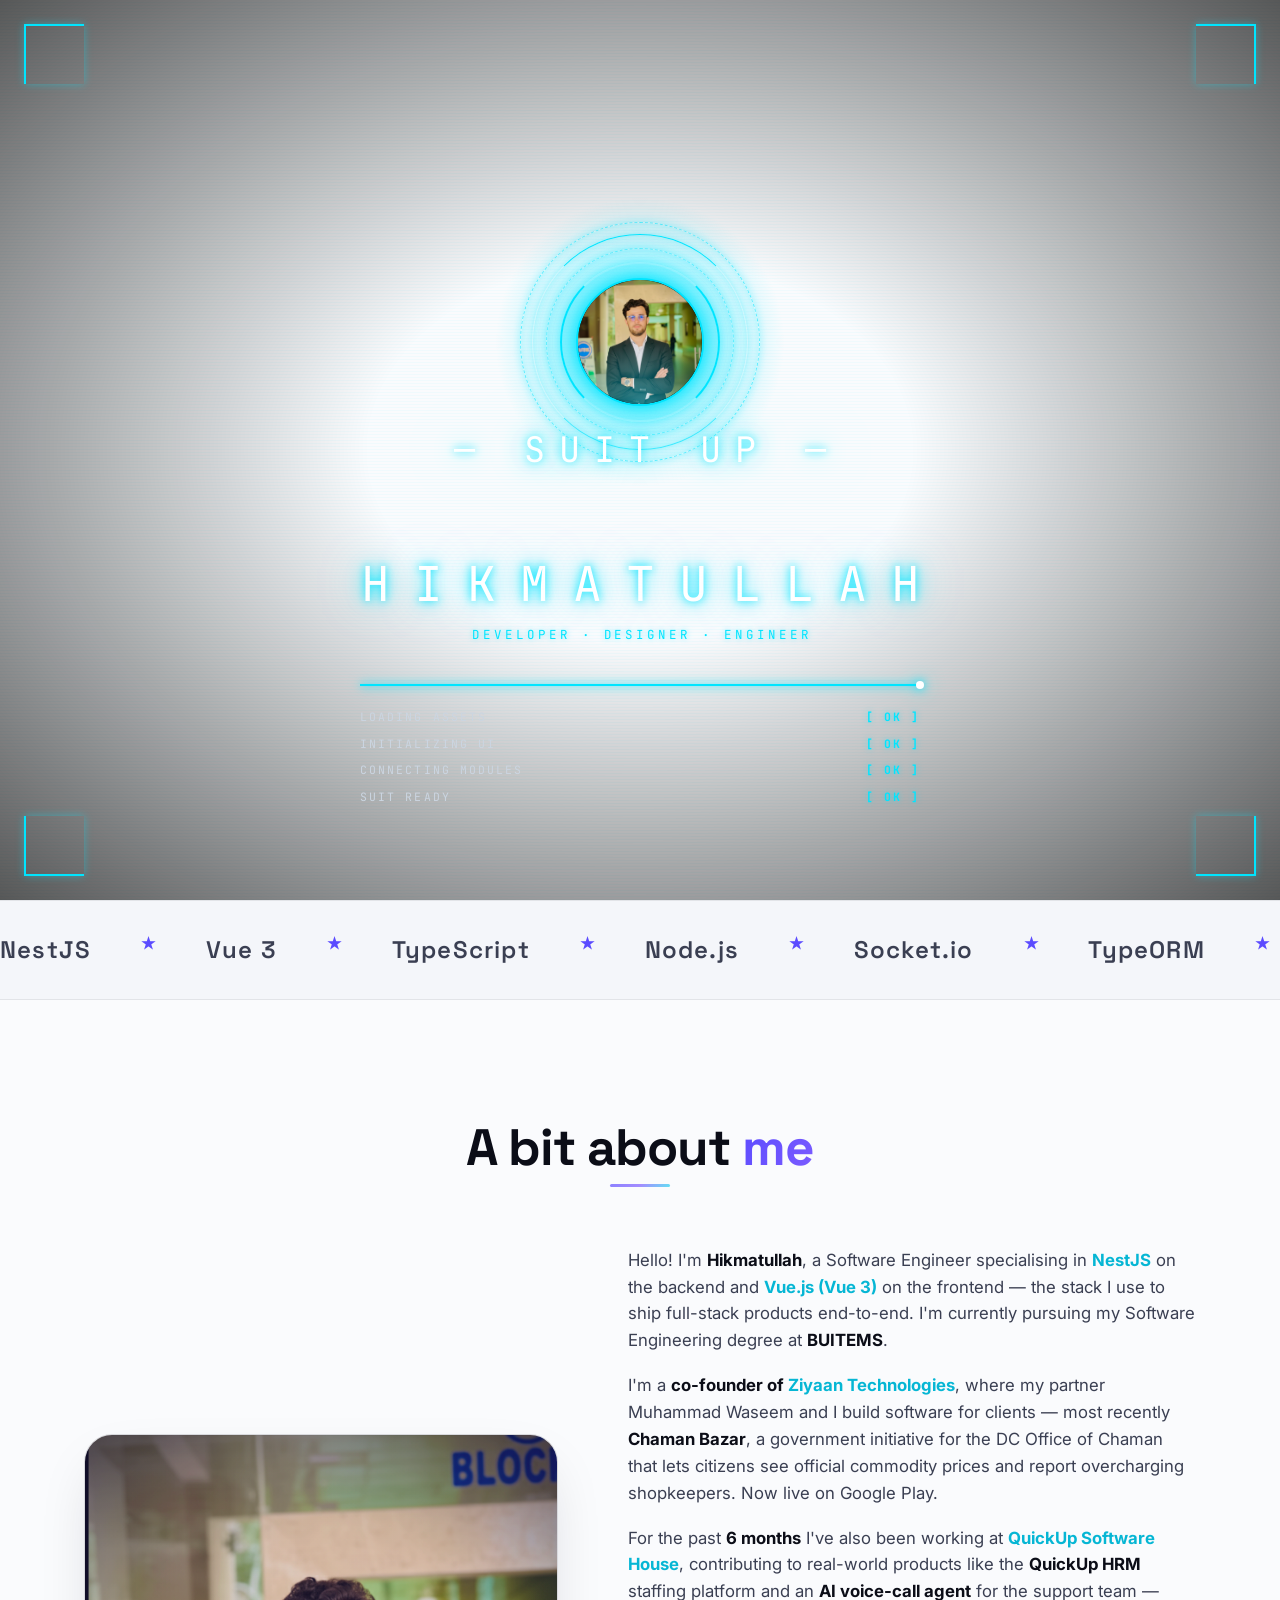
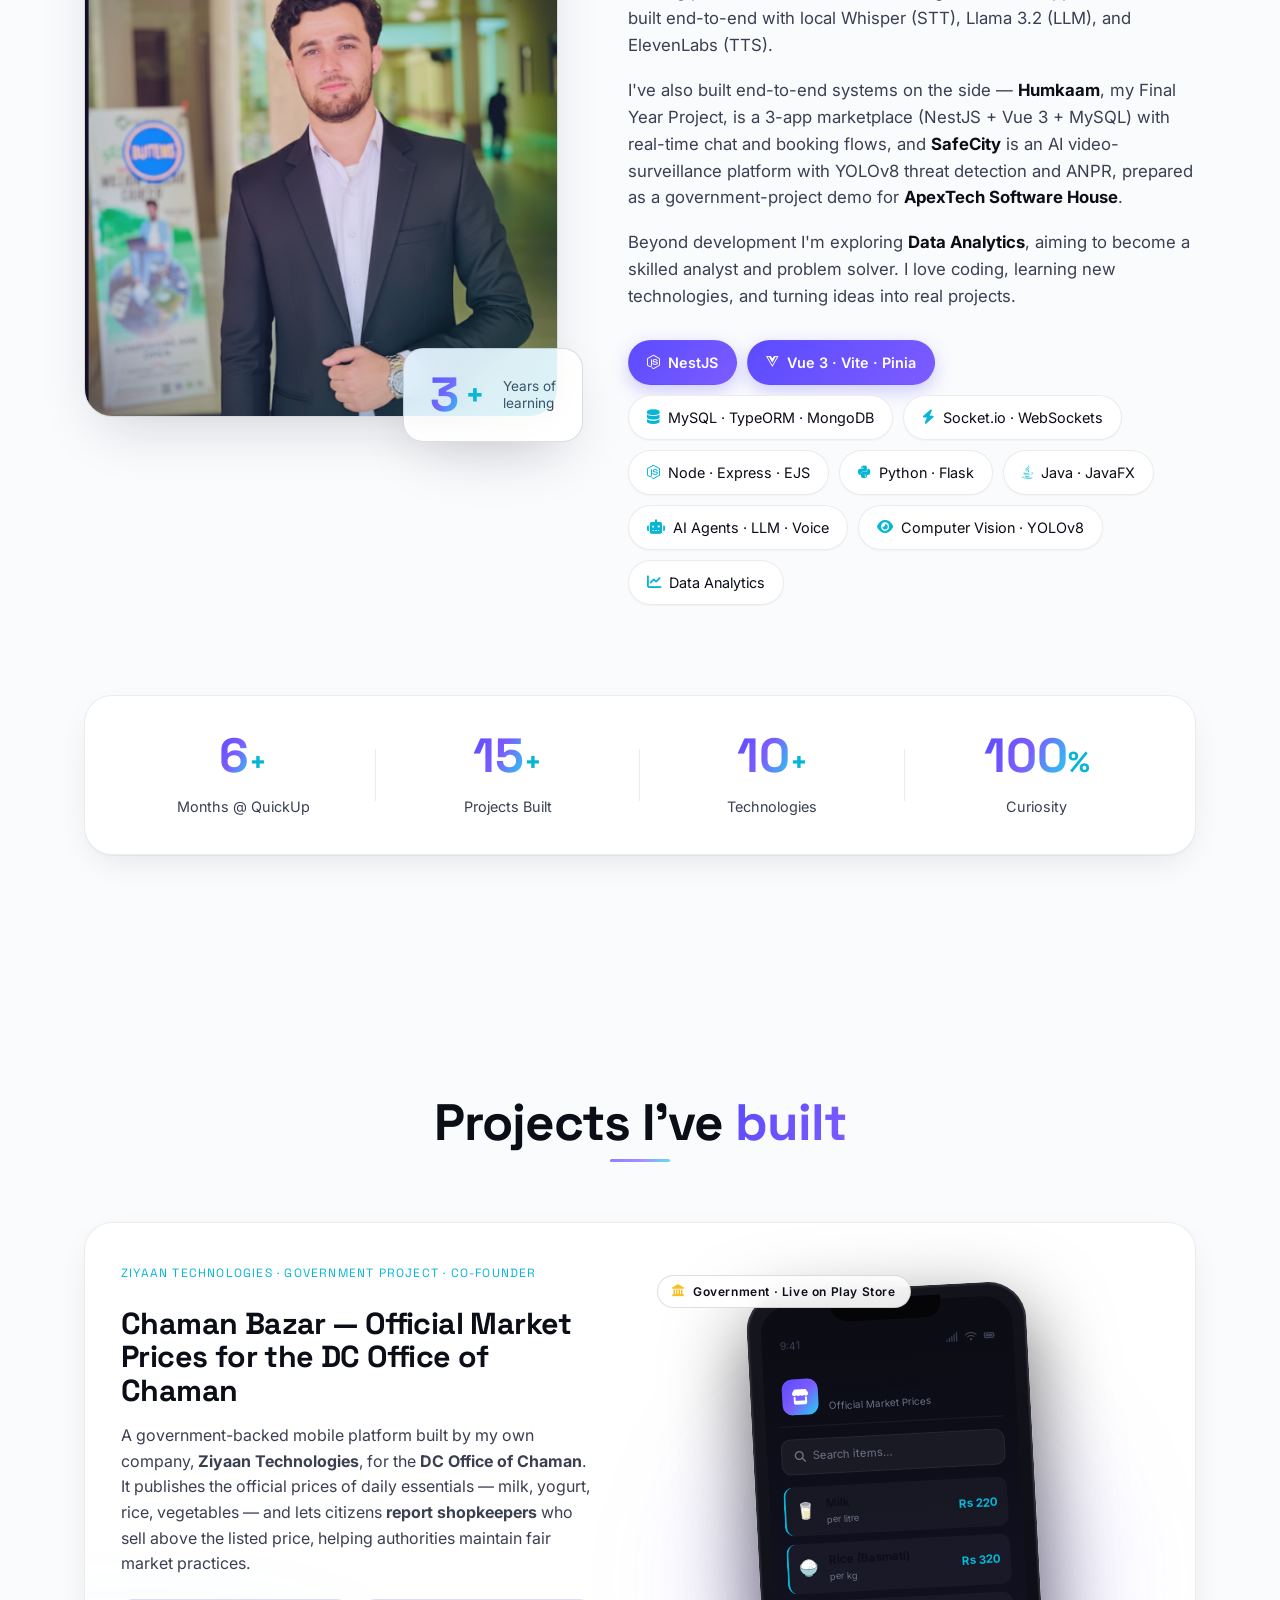
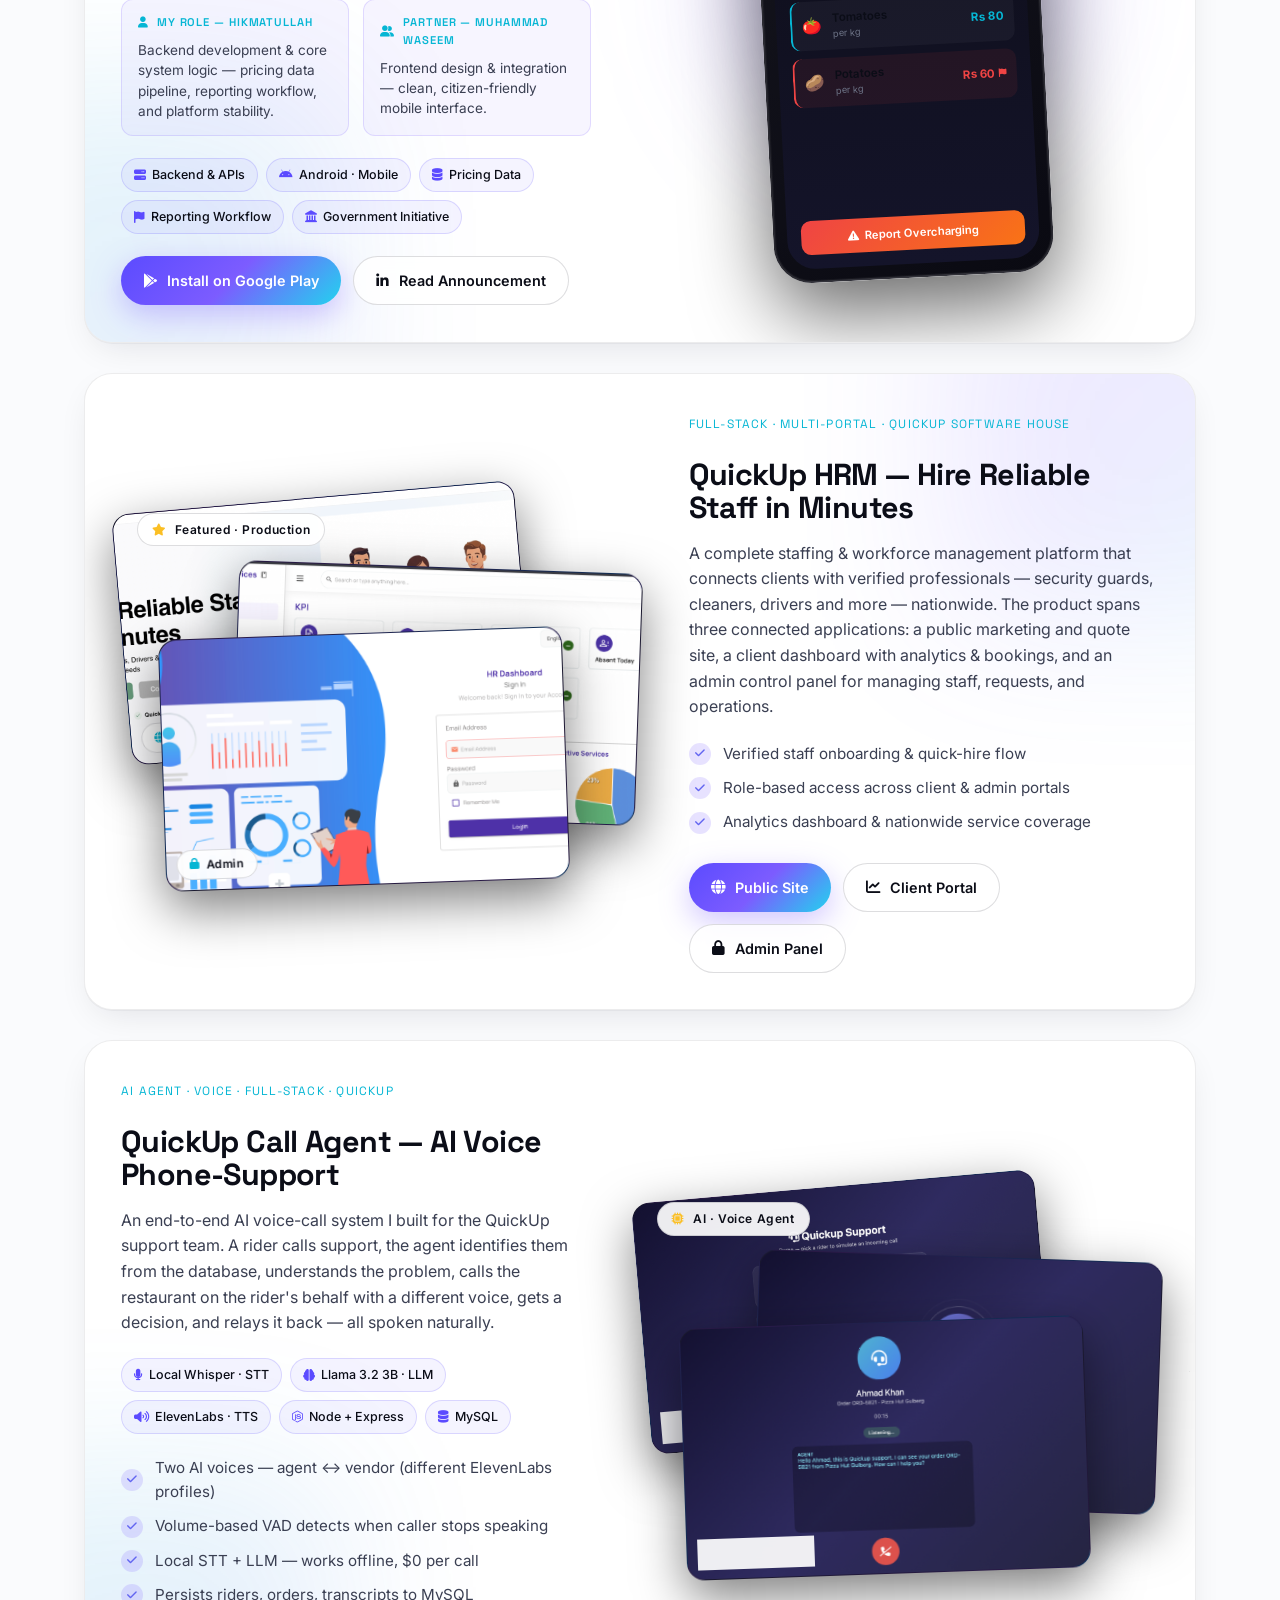
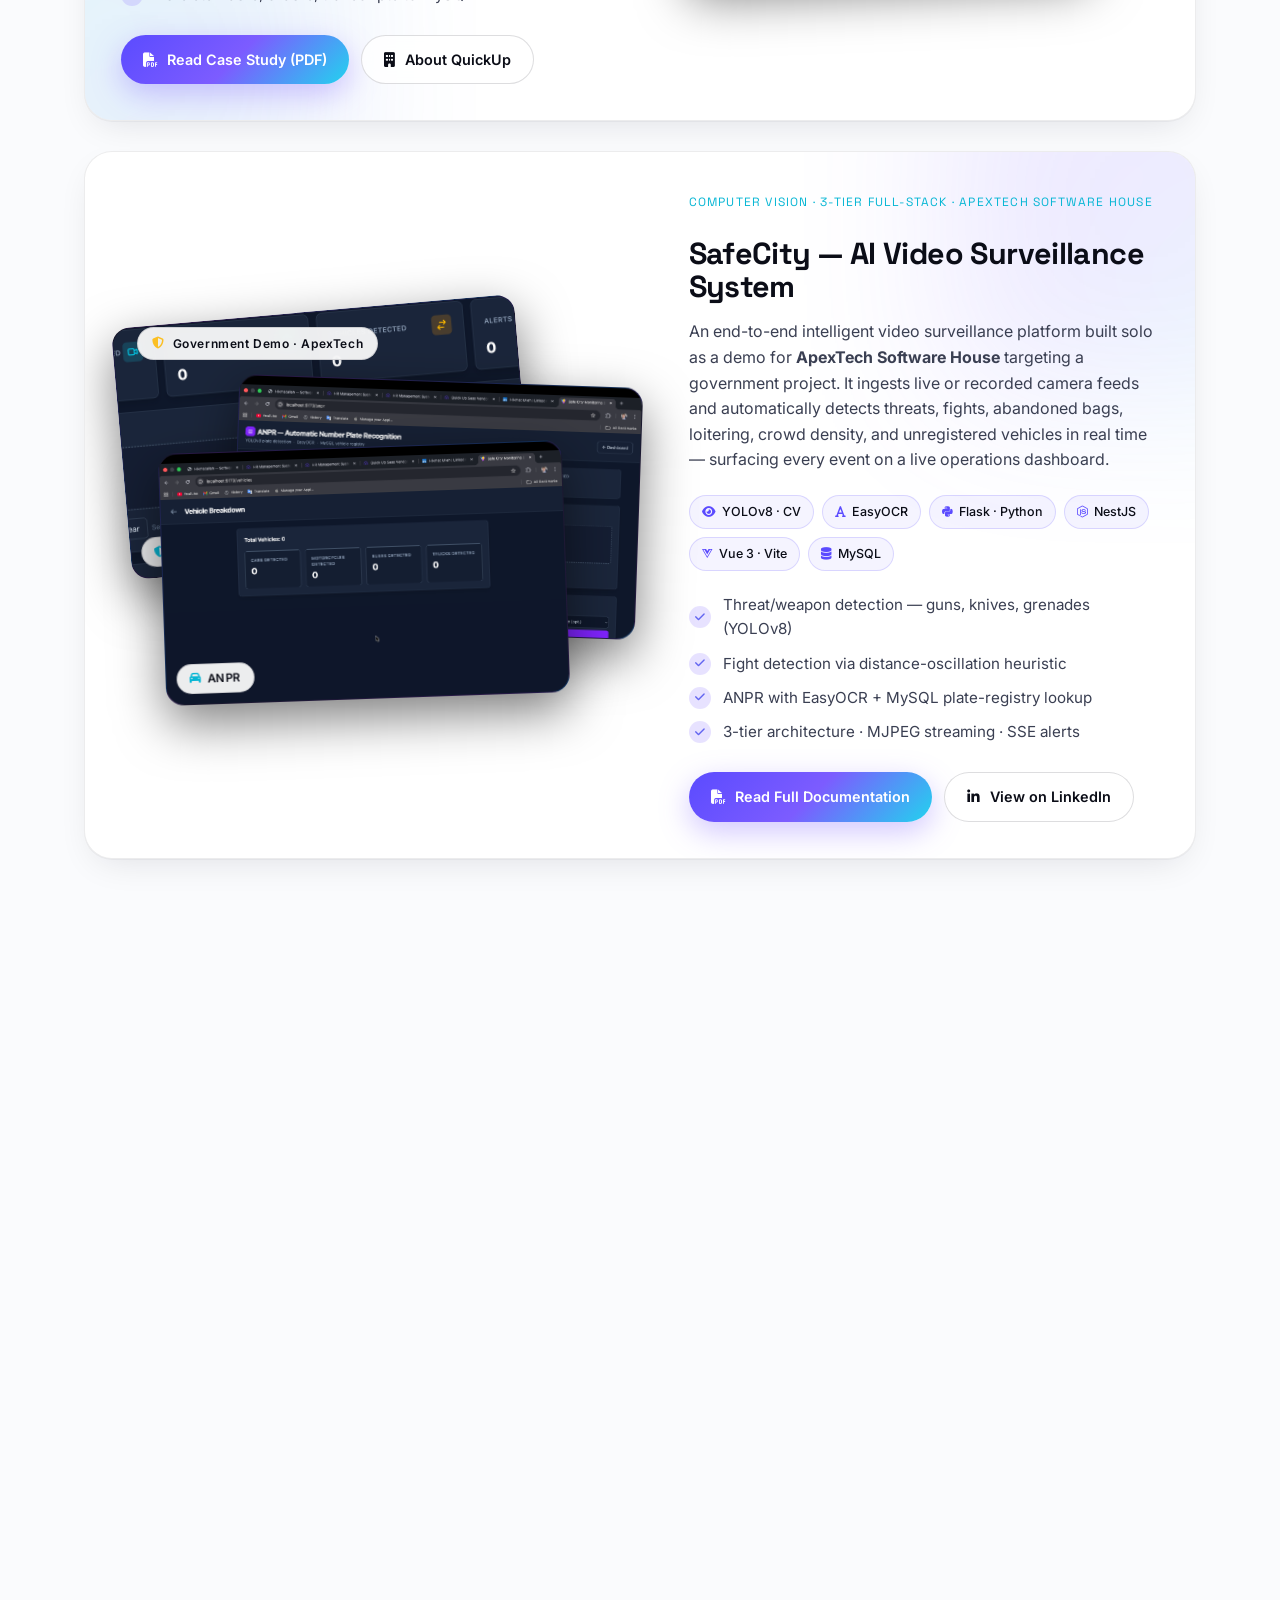
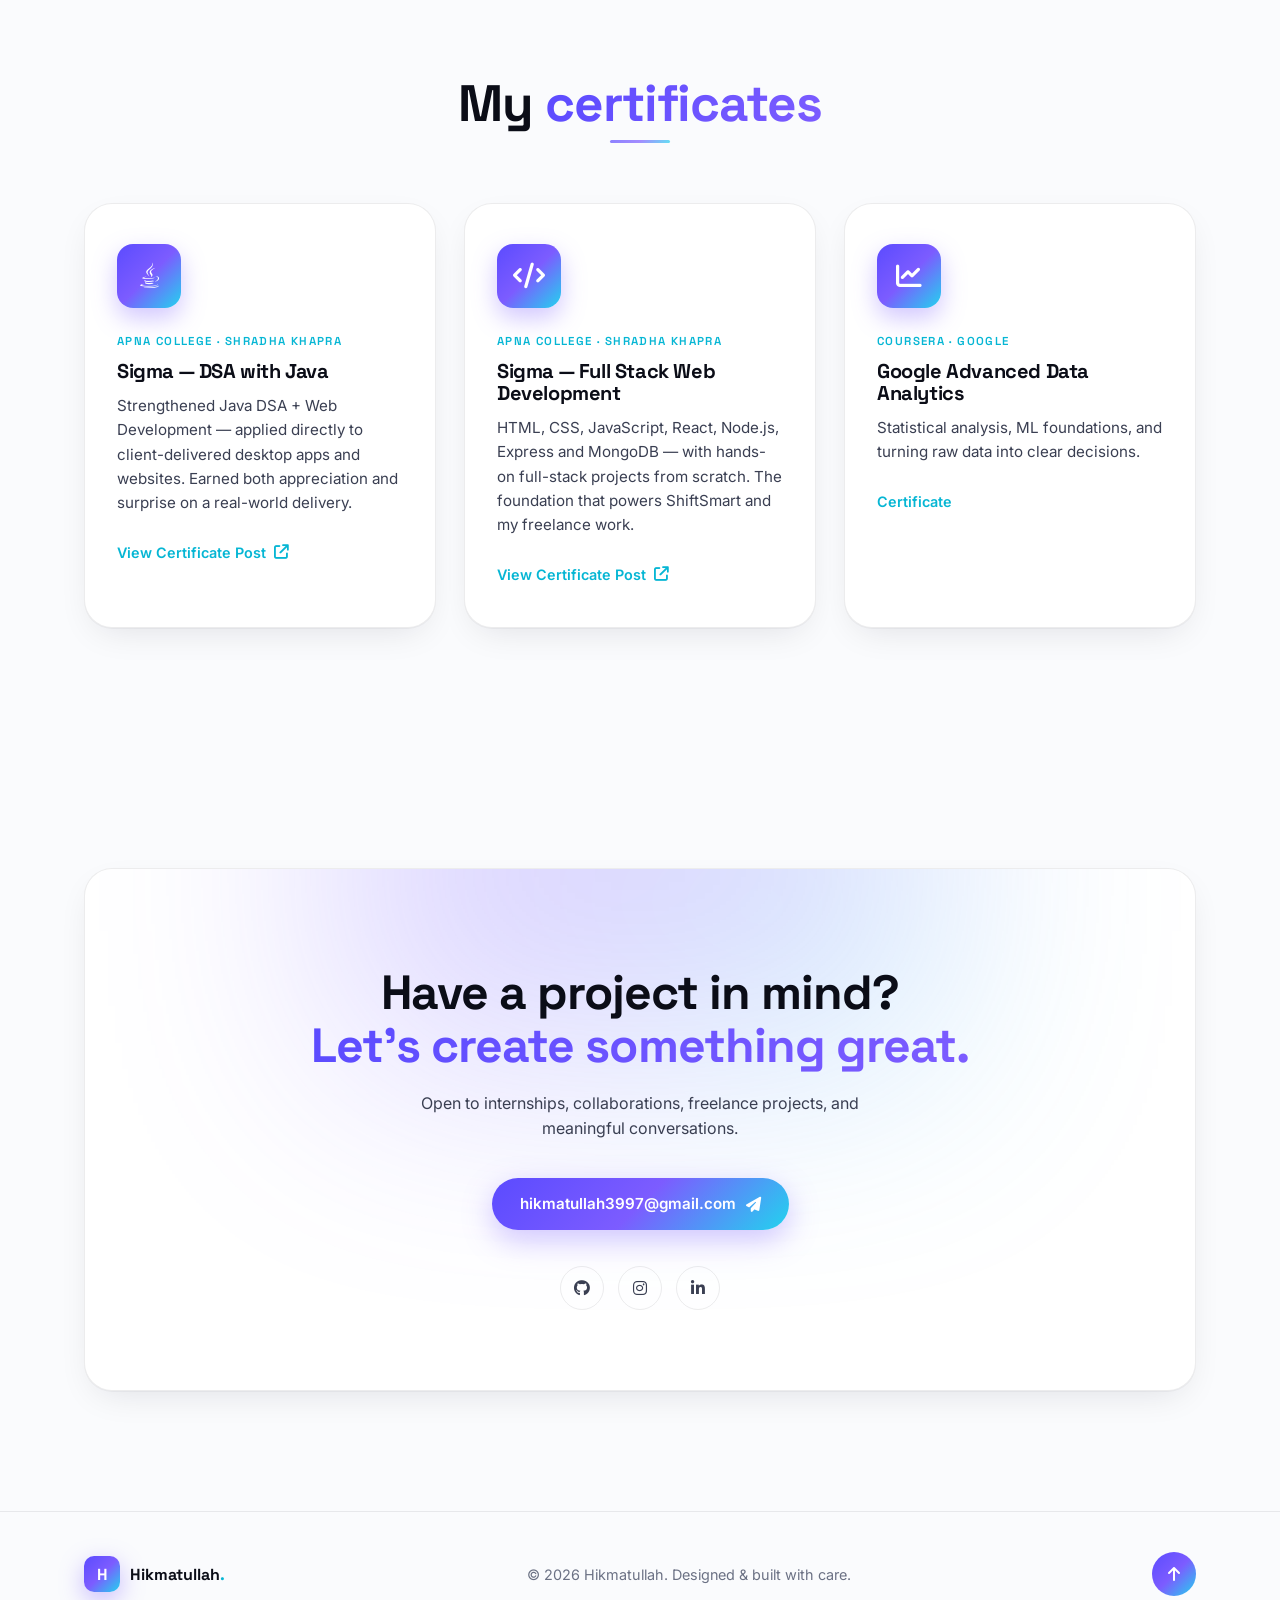
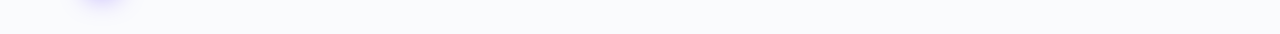
==== commit c7b6db3b: "fix(loader): glass shatter now visible + tighter timing Bug: shards were #000 against loader bg #000" ====
--- a/index.html
+++ b/index.html
@@ -8,7 +8,7 @@
 
     <link rel="preconnect" href="https://fonts.googleapis.com" />
     <link rel="preconnect" href="https://fonts.gstatic.com" crossorigin />
-    <link href="https://fonts.googleapis.com/css2?family=Inter:wght@300;400;500;600;700&family=Space+Grotesk:wght@400;500;600;700&display=swap" rel="stylesheet" />
+    <link href="https://fonts.googleapis.com/css2?family=Inter:wght@300;400;500;600;700&family=JetBrains+Mono:wght@400;500;700&family=Space+Grotesk:wght@400;500;600;700&display=swap" rel="stylesheet" />
     <link rel="stylesheet" href="https://cdnjs.cloudflare.com/ajax/libs/font-awesome/6.4.0/css/all.min.css" />
     <link rel="stylesheet" href="style.css" />
 </head>
@@ -30,52 +30,92 @@
         <div class="grid-overlay"></div>
     </div>
 
-    <!-- Page loader — book-style split reveal -->
+    <!-- Iron Man HUD / JARVIS boot loader -->
     <div class="loader" id="loader">
-        <!-- Two panels that split apart like opening a book -->
-        <div class="book-panel book-left"></div>
-        <div class="book-panel book-right"></div>
-        <!-- Center seam glow (the book spine) -->
-        <div class="book-spine"></div>
-
-        <div class="loader-stage">
-            <!-- Profile image with drawing ring -->
-            <div class="loader-portrait">
-                <svg class="portrait-ring" viewBox="0 0 200 200" xmlns="http://www.w3.org/2000/svg">
-                    <defs>
-                        <linearGradient id="ringGrad" x1="0" y1="0" x2="1" y2="1">
-                            <stop offset="0%" stop-color="#3b82f6"/>
-                            <stop offset="50%" stop-color="#7c5cff"/>
-                            <stop offset="100%" stop-color="#06b6d4"/>
-                        </linearGradient>
-                    </defs>
-                    <circle class="ring-track" cx="100" cy="100" r="92"
-                            stroke="rgba(255,255,255,0.06)" stroke-width="2" fill="none"/>
-                    <circle class="ring-draw" cx="100" cy="100" r="92"
-                            stroke="url(#ringGrad)" stroke-width="3" fill="none"
-                            stroke-linecap="round" transform="rotate(-90 100 100)"/>
-                </svg>
-                <div class="portrait-img">
-                    <img src="./images/profile/Hikmatullah image.png" alt="Hikmatullah" />
-                </div>
-                <div class="portrait-glow"></div>
-            </div>
-
-            <!-- Brand name + tagline -->
-            <div class="loader-name">
-                <span class="ln-text">Hikmatullah</span><span class="ln-dot">.</span>
-            </div>
-            <div class="loader-tagline">Software Engineer · NestJS · Vue.js</div>
-
-            <!-- Terminal-style status -->
-            <div class="loader-terminal">
-                <span class="lt-prompt">$</span>
-                <span class="lt-text" id="loaderText">opening portfolio</span>
-                <span class="lt-caret">▌</span>
-            </div>
-
-            <!-- Progress bar -->
-            <div class="loader-bar"><span></span></div>
+        <!-- Phase 1: Scanlines + floating particles + arc reactor -->
+        <div class="hud-scanlines"></div>
+        <div class="hud-vignette"></div>
+        <div class="hud-particles">
+            <span></span><span></span><span></span><span></span><span></span>
+            <span></span><span></span><span></span><span></span><span></span>
+            <span></span><span></span><span></span><span></span><span></span>
+            <span></span><span></span><span></span><span></span><span></span>
+            <span></span><span></span><span></span><span></span><span></span>
+        </div>
+
+        <!-- HUD corner brackets -->
+        <div class="hud-corner hc-tl"></div>
+        <div class="hud-corner hc-tr"></div>
+        <div class="hud-corner hc-bl"></div>
+        <div class="hud-corner hc-br"></div>
+
+        <!-- Arc reactor — profile image with concentric spinning rings -->
+        <div class="arc-reactor">
+            <div class="arc-glow"></div>
+            <div class="arc-ring arc-r1"></div>
+            <div class="arc-ring arc-r2"></div>
+            <div class="arc-ring arc-r3"></div>
+            <div class="arc-ring arc-r4"></div>
+            <div class="arc-core">
+                <img src="./images/profile/Hikmatullah image.png" alt="Hikmatullah" />
+                <div class="arc-core-tint"></div>
+            </div>
+        </div>
+
+        <!-- Identity reveal -->
+        <div class="hud-identity">
+            <h1 class="hud-name" aria-label="Hikmatullah">
+                <span>H</span><span>I</span><span>K</span><span>M</span><span>A</span><span>T</span><span>U</span><span>L</span><span>L</span><span>A</span><span>H</span>
+            </h1>
+            <p class="hud-role">DEVELOPER · DESIGNER · ENGINEER</p>
+        </div>
+
+        <!-- System boot — progress + status -->
+        <div class="hud-boot">
+            <div class="hud-progress">
+                <div class="hud-progress-track"></div>
+                <div class="hud-progress-fill"></div>
+                <div class="hud-progress-dot"></div>
+            </div>
+            <ul class="hud-status">
+                <li><span class="status-label">LOADING ASSETS</span><span class="status-ok">[ OK ]</span></li>
+                <li><span class="status-label">INITIALIZING UI</span><span class="status-ok">[ OK ]</span></li>
+                <li><span class="status-label">CONNECTING MODULES</span><span class="status-ok">[ OK ]</span></li>
+                <li><span class="status-label">SUIT READY</span><span class="status-ok">[ OK ]</span></li>
+            </ul>
+        </div>
+
+        <!-- Phase 4: cyan flash + SUIT UP -->
+        <div class="hud-flash"></div>
+        <div class="hud-suitup">— SUIT UP —</div>
+
+        <!-- Glass shatter overlay (triggers on .done) -->
+        <div class="glass-shatter">
+            <!-- White crack lines that flash before the shatter -->
+            <svg class="glass-cracks" viewBox="0 0 100 100" preserveAspectRatio="none">
+                <line x1="50" y1="50" x2="0"   y2="0"   stroke="#fff" stroke-width="0.15"/>
+                <line x1="50" y1="50" x2="50"  y2="0"   stroke="#fff" stroke-width="0.15"/>
+                <line x1="50" y1="50" x2="100" y2="0"   stroke="#fff" stroke-width="0.15"/>
+                <line x1="50" y1="50" x2="100" y2="50"  stroke="#fff" stroke-width="0.15"/>
+                <line x1="50" y1="50" x2="100" y2="100" stroke="#fff" stroke-width="0.15"/>
+                <line x1="50" y1="50" x2="50"  y2="100" stroke="#fff" stroke-width="0.15"/>
+                <line x1="50" y1="50" x2="0"   y2="100" stroke="#fff" stroke-width="0.15"/>
+                <line x1="50" y1="50" x2="0"   y2="50"  stroke="#fff" stroke-width="0.15"/>
+                <!-- Secondary jagged cracks -->
+                <line x1="50" y1="50" x2="22"  y2="8"   stroke="#fff" stroke-width="0.1" opacity="0.7"/>
+                <line x1="50" y1="50" x2="78"  y2="8"   stroke="#fff" stroke-width="0.1" opacity="0.7"/>
+                <line x1="50" y1="50" x2="92"  y2="78"  stroke="#fff" stroke-width="0.1" opacity="0.7"/>
+                <line x1="50" y1="50" x2="8"   y2="78"  stroke="#fff" stroke-width="0.1" opacity="0.7"/>
+            </svg>
+            <!-- 8 glass shards (triangular wedges from center) -->
+            <div class="shard s1"></div>
+            <div class="shard s2"></div>
+            <div class="shard s3"></div>
+            <div class="shard s4"></div>
+            <div class="shard s5"></div>
+            <div class="shard s6"></div>
+            <div class="shard s7"></div>
+            <div class="shard s8"></div>
         </div>
     </div>
 
--- a/style.css
+++ b/style.css
@@ -224,19 +224,515 @@
 }
 
 /* =========================================================
-   Loader — book-style split reveal with profile portrait
+   Loader — Iron Man HUD / JARVIS boot sequence
+   Total runtime ~7s, then fades out
    ========================================================= */
 .loader {
     position: fixed;
     inset: 0;
     z-index: 10000;
     overflow: hidden;
-    background: transparent;
-    transition: visibility 0s linear 1.6s;
+    background: #000;
+    color: #00e5ff;
+    font-family: 'JetBrains Mono', 'SF Mono', Menlo, monospace;
 }
 .loader.done {
     pointer-events: none;
-    visibility: hidden;
+    /* Drop the black bg the moment shards become visible so shatter
+       gaps reveal the site beneath, not the loader's own background. */
+    background: transparent;
+    transition: background-color 0s linear 0.18s;
+}
+
+/* --- Scanlines (faint blue CRT effect) --- */
+.hud-scanlines {
+    position: absolute;
+    inset: 0;
+    background:
+        repeating-linear-gradient(
+            to bottom,
+            transparent 0,
+            transparent 2px,
+            rgba(0, 229, 255, 0.04) 2px,
+            rgba(0, 229, 255, 0.04) 3px
+        );
+    opacity: 0;
+    animation: hudFadeIn 0.4s ease 0.1s forwards;
+    pointer-events: none;
+    z-index: 2;
+}
+
+/* Soft vignette darkening the corners */
+.hud-vignette {
+    position: absolute;
+    inset: 0;
+    background: radial-gradient(ellipse at center,
+        transparent 30%,
+        rgba(0, 0, 0, 0.65) 100%);
+    pointer-events: none;
+    z-index: 3;
+}
+
+/* --- Floating particles drifting upward --- */
+.hud-particles {
+    position: absolute;
+    inset: 0;
+    pointer-events: none;
+    z-index: 4;
+}
+.hud-particles span {
+    position: absolute;
+    bottom: -10px;
+    width: 2px;
+    height: 2px;
+    background: #00e5ff;
+    border-radius: 50%;
+    box-shadow: 0 0 6px #00e5ff;
+    opacity: 0;
+    animation: particleFloat 7s linear infinite;
+}
+.hud-particles span:nth-child(1)  { left:  4%; animation-delay: 0s;   animation-duration: 8s;  }
+.hud-particles span:nth-child(2)  { left:  9%; animation-delay: 1.2s; animation-duration: 6s;  }
+.hud-particles span:nth-child(3)  { left: 14%; animation-delay: 2.5s; animation-duration: 9s;  }
+.hud-particles span:nth-child(4)  { left: 19%; animation-delay: 0.6s; animation-duration: 7s;  }
+.hud-particles span:nth-child(5)  { left: 24%; animation-delay: 3.4s; animation-duration: 8s;  }
+.hud-particles span:nth-child(6)  { left: 29%; animation-delay: 1.8s; animation-duration: 6.5s;}
+.hud-particles span:nth-child(7)  { left: 34%; animation-delay: 4.2s; animation-duration: 7.5s;}
+.hud-particles span:nth-child(8)  { left: 39%; animation-delay: 0.3s; animation-duration: 9s;  }
+.hud-particles span:nth-child(9)  { left: 44%; animation-delay: 2.1s; animation-duration: 7s;  }
+.hud-particles span:nth-child(10) { left: 49%; animation-delay: 5.0s; animation-duration: 8s;  }
+.hud-particles span:nth-child(11) { left: 54%; animation-delay: 1.5s; animation-duration: 6s;  }
+.hud-particles span:nth-child(12) { left: 59%; animation-delay: 3.7s; animation-duration: 9s;  }
+.hud-particles span:nth-child(13) { left: 64%; animation-delay: 0.9s; animation-duration: 7s;  }
+.hud-particles span:nth-child(14) { left: 69%; animation-delay: 4.5s; animation-duration: 8s;  }
+.hud-particles span:nth-child(15) { left: 74%; animation-delay: 2.8s; animation-duration: 6.5s;}
+.hud-particles span:nth-child(16) { left: 79%; animation-delay: 0.4s; animation-duration: 8.5s;}
+.hud-particles span:nth-child(17) { left: 84%; animation-delay: 3.2s; animation-duration: 7s;  }
+.hud-particles span:nth-child(18) { left: 89%; animation-delay: 1.1s; animation-duration: 9s;  }
+.hud-particles span:nth-child(19) { left: 94%; animation-delay: 4.8s; animation-duration: 7.5s;}
+.hud-particles span:nth-child(20) { left: 12%; animation-delay: 5.6s; animation-duration: 8s;  }
+.hud-particles span:nth-child(21) { left: 33%; animation-delay: 6.0s; animation-duration: 7s;  }
+.hud-particles span:nth-child(22) { left: 56%; animation-delay: 5.3s; animation-duration: 8.5s;}
+.hud-particles span:nth-child(23) { left: 78%; animation-delay: 6.4s; animation-duration: 7s;  }
+.hud-particles span:nth-child(24) { left: 23%; animation-delay: 4.0s; animation-duration: 6s;  }
+.hud-particles span:nth-child(25) { left: 91%; animation-delay: 5.8s; animation-duration: 9s;  }
+
+@keyframes particleFloat {
+    0%   { transform: translateY(0) translateX(0); opacity: 0; }
+    10%  { opacity: 0.9; }
+    90%  { opacity: 0.6; }
+    100% { transform: translateY(-110vh) translateX(20px); opacity: 0; }
+}
+
+/* --- Corner HUD brackets --- */
+.hud-corner {
+    position: absolute;
+    width: 60px;
+    height: 60px;
+    border: 2px solid #00e5ff;
+    box-shadow: 0 0 8px rgba(0, 229, 255, 0.4);
+    opacity: 0;
+    animation: cornerIn 0.4s cubic-bezier(0.7, 0, 0.3, 1) 1.5s forwards;
+    z-index: 5;
+}
+.hc-tl { top: 24px; left: 24px; border-right: none; border-bottom: none; transform: translate(-12px, -12px); }
+.hc-tr { top: 24px; right: 24px; border-left: none; border-bottom: none; transform: translate(12px, -12px); }
+.hc-bl { bottom: 24px; left: 24px; border-right: none; border-top: none; transform: translate(-12px, 12px); }
+.hc-br { bottom: 24px; right: 24px; border-left: none; border-top: none; transform: translate(12px, 12px); }
+.hc-tr { animation-delay: 1.55s; }
+.hc-bl { animation-delay: 1.6s; }
+.hc-br { animation-delay: 1.65s; }
+
+@keyframes cornerIn {
+    to { opacity: 1; transform: translate(0, 0); }
+}
+
+/* --- Arc reactor (Phase 1) — profile image as core --- */
+.arc-reactor {
+    position: absolute;
+    top: 38%;
+    left: 50%;
+    transform: translate(-50%, -50%);
+    width: 240px;
+    height: 240px;
+    z-index: 6;
+    opacity: 0;
+    animation: hudFadeIn 0.6s ease 0.4s forwards;
+}
+.arc-glow {
+    position: absolute;
+    inset: -50px;
+    background: radial-gradient(circle, rgba(0, 229, 255, 0.55), transparent 60%);
+    border-radius: 50%;
+    animation: arcPulse 2s ease-in-out infinite;
+}
+.arc-ring {
+    position: absolute;
+    border-radius: 50%;
+    border: 1px solid rgba(0, 229, 255, 0.5);
+    box-shadow: 0 0 8px rgba(0, 229, 255, 0.3) inset, 0 0 8px rgba(0, 229, 255, 0.3);
+}
+.arc-r1 {
+    inset: 0;
+    border-style: dashed;
+    border-color: rgba(0, 229, 255, 0.6);
+    animation: spin 14s linear infinite;
+}
+.arc-r2 {
+    inset: 12px;
+    border-color: rgba(0, 229, 255, 0.4);
+    border-top-color: #00e5ff;
+    border-right-color: transparent;
+    border-bottom-color: rgba(0, 229, 255, 0.7);
+    border-left-color: transparent;
+    border-width: 1.5px;
+    animation: spin 7s linear infinite reverse;
+}
+.arc-r3 {
+    inset: 26px;
+    border-style: dashed;
+    animation: spin 10s linear infinite;
+}
+.arc-r4 {
+    inset: 40px;
+    border-color: #00e5ff;
+    border-top-color: transparent;
+    border-bottom-color: transparent;
+    border-width: 2px;
+    animation: spin 5s linear infinite reverse;
+}
+/* Profile image as the arc-reactor core */
+.arc-core {
+    position: absolute;
+    inset: 56px;
+    border-radius: 50%;
+    overflow: hidden;
+    border: 2px solid #00e5ff;
+    background: #000;
+    box-shadow:
+        0 0 18px #00e5ff,
+        0 0 36px rgba(0, 229, 255, 0.7),
+        0 0 60px rgba(0, 229, 255, 0.4),
+        inset 0 0 20px rgba(0, 229, 255, 0.4);
+    animation: corePulse 1.8s ease-in-out infinite;
+}
+.arc-core img {
+    width: 100%;
+    height: 100%;
+    object-fit: cover;
+    display: block;
+    filter: brightness(0.95) contrast(1.05) saturate(1.1);
+}
+/* Cyan tint overlay on the image to match HUD aesthetic */
+.arc-core-tint {
+    position: absolute;
+    inset: 0;
+    background:
+        radial-gradient(circle at 50% 100%, rgba(0, 229, 255, 0.35), transparent 60%),
+        linear-gradient(180deg, transparent 50%, rgba(0, 229, 255, 0.18) 100%);
+    mix-blend-mode: screen;
+    pointer-events: none;
+}
+@keyframes spin { to { transform: rotate(360deg); } }
+@keyframes arcPulse {
+    0%, 100% { opacity: 0.5; transform: scale(1); }
+    50%      { opacity: 0.9; transform: scale(1.08); }
+}
+@keyframes corePulse {
+    0%, 100% {
+        box-shadow:
+            0 0 18px #00e5ff,
+            0 0 36px rgba(0, 229, 255, 0.7),
+            0 0 60px rgba(0, 229, 255, 0.4),
+            inset 0 0 20px rgba(0, 229, 255, 0.4);
+    }
+    50% {
+        box-shadow:
+            0 0 26px #00e5ff,
+            0 0 50px rgba(0, 229, 255, 0.85),
+            0 0 90px rgba(0, 229, 255, 0.55),
+            inset 0 0 28px rgba(0, 229, 255, 0.55);
+    }
+}
+
+/* --- Phase 2: Identity --- */
+.hud-identity {
+    position: absolute;
+    top: 62%;
+    left: 50%;
+    transform: translateX(-50%);
+    text-align: center;
+    z-index: 6;
+    width: 100%;
+}
+.hud-name {
+    font-family: 'JetBrains Mono', 'SF Mono', Menlo, monospace;
+    font-size: clamp(1.6rem, 5vw, 3rem);
+    font-weight: 400;
+    letter-spacing: 0.5em;
+    color: #ffffff;
+    text-shadow:
+        0 0 8px #00e5ff,
+        0 0 20px rgba(0, 229, 255, 0.8),
+        0 0 40px rgba(0, 229, 255, 0.5);
+    margin: 0 0 14px;
+    padding-left: 0.5em; /* offset for the trailing letter-spacing */
+    display: inline-block;
+}
+.hud-name span {
+    display: inline-block;
+    opacity: 0;
+    transform: translateY(6px);
+    animation: letterIn 0.18s cubic-bezier(0.7, 0, 0.3, 1) forwards;
+}
+.hud-name span:nth-child(1)  { animation-delay: 1.9s; }
+.hud-name span:nth-child(2)  { animation-delay: 2.0s; }
+.hud-name span:nth-child(3)  { animation-delay: 2.1s; }
+.hud-name span:nth-child(4)  { animation-delay: 2.2s; }
+.hud-name span:nth-child(5)  { animation-delay: 2.3s; }
+.hud-name span:nth-child(6)  { animation-delay: 2.4s; }
+.hud-name span:nth-child(7)  { animation-delay: 2.5s; }
+.hud-name span:nth-child(8)  { animation-delay: 2.6s; }
+.hud-name span:nth-child(9)  { animation-delay: 2.7s; }
+.hud-name span:nth-child(10) { animation-delay: 2.8s; }
+.hud-name span:nth-child(11) { animation-delay: 2.9s; }
+@keyframes letterIn { to { opacity: 1; transform: translateY(0); } }
+
+.hud-role {
+    font-family: 'JetBrains Mono', 'SF Mono', Menlo, monospace;
+    font-size: 0.78rem;
+    letter-spacing: 0.32em;
+    color: #00e5ff;
+    text-shadow: 0 0 6px rgba(0, 229, 255, 0.6);
+    margin: 0;
+    opacity: 0;
+    animation: hudFadeIn 0.6s ease 3.2s forwards;
+    padding-left: 0.32em;
+}
+
+/* --- Phase 3: Boot bar + status --- */
+.hud-boot {
+    position: absolute;
+    bottom: 90px;
+    left: 50%;
+    transform: translateX(-50%);
+    width: min(560px, 80%);
+    z-index: 6;
+}
+.hud-progress {
+    position: relative;
+    height: 2px;
+    background: rgba(0, 229, 255, 0.12);
+    margin-bottom: 18px;
+    opacity: 0;
+    animation: hudFadeIn 0.4s ease 3.6s forwards;
+}
+.hud-progress-track {
+    position: absolute;
+    inset: 0;
+    border: 1px solid rgba(0, 229, 255, 0.2);
+}
+.hud-progress-fill {
+    height: 100%;
+    width: 0;
+    background: #00e5ff;
+    box-shadow: 0 0 8px #00e5ff, 0 0 14px rgba(0, 229, 255, 0.6);
+    animation: progressFill 2.2s cubic-bezier(0.65, 0, 0.35, 1) 3.8s forwards;
+}
+.hud-progress-dot {
+    position: absolute;
+    top: 50%;
+    left: 0;
+    width: 8px;
+    height: 8px;
+    border-radius: 50%;
+    background: #ffffff;
+    transform: translate(-50%, -50%);
+    box-shadow: 0 0 10px #00e5ff, 0 0 20px #00e5ff;
+    opacity: 0;
+    animation: dotMove 2.2s cubic-bezier(0.65, 0, 0.35, 1) 3.8s forwards;
+}
+@keyframes progressFill { to { width: 100%; } }
+@keyframes dotMove {
+    0%   { left: 0;    opacity: 1; }
+    100% { left: 100%; opacity: 1; }
+}
+
+.hud-status {
+    list-style: none;
+    margin: 0;
+    padding: 0;
+    font-size: 0.72rem;
+    letter-spacing: 0.18em;
+}
+.hud-status li {
+    display: flex;
+    justify-content: space-between;
+    align-items: center;
+    padding: 4px 0;
+    color: #cbd5e1;
+    opacity: 0;
+    animation: hudFadeIn 0.3s ease forwards;
+}
+.hud-status li:nth-child(1) { animation-delay: 4.0s; }
+.hud-status li:nth-child(2) { animation-delay: 4.5s; }
+.hud-status li:nth-child(3) { animation-delay: 5.0s; }
+.hud-status li:nth-child(4) { animation-delay: 5.5s; }
+.status-label { color: #cbd5e1; }
+.status-ok {
+    color: #00e5ff;
+    text-shadow: 0 0 6px rgba(0, 229, 255, 0.6);
+    font-weight: 700;
+}
+
+/* --- Phase 4: cyan flash + SUIT UP --- */
+.hud-flash {
+    position: absolute;
+    inset: 0;
+    background: #00e5ff;
+    opacity: 0;
+    pointer-events: none;
+    z-index: 9;
+    animation: hudFlash 0.5s ease 5.7s forwards;
+}
+@keyframes hudFlash {
+    0%   { opacity: 0; }
+    20%  { opacity: 0.95; }
+    100% { opacity: 0; }
+}
+
+.hud-suitup {
+    position: absolute;
+    top: 50%;
+    left: 50%;
+    transform: translate(-50%, -50%) scale(0.92);
+    font-family: 'JetBrains Mono', 'SF Mono', Menlo, monospace;
+    font-size: clamp(1.2rem, 3.5vw, 2.2rem);
+    letter-spacing: 0.4em;
+    color: #ffffff;
+    text-shadow:
+        0 0 10px #00e5ff,
+        0 0 30px #00e5ff,
+        0 0 60px rgba(0, 229, 255, 0.6);
+    opacity: 0;
+    z-index: 10;
+    animation: suitUpReveal 0.7s cubic-bezier(0.16, 1, 0.3, 1) 6.0s forwards;
+    padding-left: 0.4em;
+    white-space: nowrap;
+}
+@keyframes suitUpReveal {
+    to { opacity: 1; transform: translate(-50%, -50%) scale(1); }
+}
+
+@keyframes hudFadeIn { to { opacity: 1; } }
+
+/* =========================================================
+   Glass shatter exit (replaces fade-out)
+   ========================================================= */
+.glass-shatter {
+    position: absolute;
+    inset: 0;
+    z-index: 100;
+    pointer-events: none;
+    opacity: 0;
+}
+/* The 8 wedge shards — together they tile the entire viewport */
+.shard {
+    position: absolute;
+    inset: 0;
+    transform-origin: center center;
+    will-change: transform, opacity;
+    transition:
+        transform 1.0s cubic-bezier(0.5, 0, 0.6, 1) 0.25s,
+        opacity 1.0s ease 0.35s;
+    /* Subtle gradient so adjacent shards differ slightly when in motion */
+    box-shadow: inset 0 0 30px rgba(0, 229, 255, 0.06);
+}
+/* Each shard gets a slightly different gradient so they read as
+   discrete glass pieces when they fly apart */
+.shard.s1 { background: linear-gradient(135deg, #050508, #000);    }
+.shard.s2 { background: linear-gradient(225deg, #050508, #000);    }
+.shard.s3 { background: linear-gradient(315deg, #07070c, #010104); }
+.shard.s4 { background: linear-gradient(45deg,  #07070c, #010104); }
+.shard.s5 { background: linear-gradient(225deg, #050508, #000);    }
+.shard.s6 { background: linear-gradient(135deg, #050508, #000);    }
+.shard.s7 { background: linear-gradient(45deg,  #07070c, #010104); }
+.shard.s8 { background: linear-gradient(315deg, #07070c, #010104); }
+/* 8 triangular wedges from corners and edges to the center (50% 50%) */
+/* Use slightly off-center pivot points for irregular glass-like fragments */
+.shard.s1 { clip-path: polygon(0% 0%,    50% 0%,   48% 52%); }
+.shard.s2 { clip-path: polygon(50% 0%,   100% 0%,  52% 52%); }
+.shard.s3 { clip-path: polygon(100% 0%,  100% 50%, 52% 48%); }
+.shard.s4 { clip-path: polygon(100% 50%, 100% 100%,52% 52%); }
+.shard.s5 { clip-path: polygon(100% 100%,50% 100%, 48% 52%); }
+.shard.s6 { clip-path: polygon(50% 100%, 0% 100%,  48% 48%); }
+.shard.s7 { clip-path: polygon(0% 100%,  0% 50%,   48% 52%); }
+.shard.s8 { clip-path: polygon(0% 50%,   0% 0%,    48% 48%); }
+
+/* On done: reveal the shards (which match loader bg, so seamless),
+   then they explode outward */
+.loader.done .glass-shatter { opacity: 1; transition: opacity 0s linear 0.2s; }
+
+.loader.done .shard.s1 { transform: translate(-26vw, -34vh) rotate(-22deg); opacity: 0; }
+.loader.done .shard.s2 { transform: translate( 26vw, -34vh) rotate( 22deg); opacity: 0; }
+.loader.done .shard.s3 { transform: translate( 38vw, -10vh) rotate( 35deg); opacity: 0; }
+.loader.done .shard.s4 { transform: translate( 38vw,  18vh) rotate( 18deg); opacity: 0; }
+.loader.done .shard.s5 { transform: translate( 22vw,  40vh) rotate( 28deg); opacity: 0; }
+.loader.done .shard.s6 { transform: translate(-22vw,  40vh) rotate(-28deg); opacity: 0; }
+.loader.done .shard.s7 { transform: translate(-38vw,  18vh) rotate(-18deg); opacity: 0; }
+.loader.done .shard.s8 { transform: translate(-38vw, -10vh) rotate(-35deg); opacity: 0; }
+
+/* Crack lines flash white briefly before the shatter */
+.glass-cracks {
+    position: absolute;
+    inset: 0;
+    width: 100%;
+    height: 100%;
+    opacity: 0;
+    pointer-events: none;
+    filter: drop-shadow(0 0 4px #ffffff) drop-shadow(0 0 8px #00e5ff);
+}
+.loader.done .glass-cracks { animation: cracksFlash 0.4s ease 0.05s forwards; }
+@keyframes cracksFlash {
+    0%   { opacity: 0; }
+    40%  { opacity: 1; }
+    100% { opacity: 0; }
+}
+
+/* HUD content fades a touch faster than the shatter so it's gone */
+.loader.done .arc-reactor,
+.loader.done .hud-identity,
+.loader.done .hud-boot,
+.loader.done .hud-suitup,
+.loader.done .hud-corner,
+.loader.done .hud-particles,
+.loader.done .hud-scanlines {
+    transition: opacity 0.25s ease;
+    opacity: 0;
+}
+
+/* Loader stays dark regardless of site theme */
+:root[data-theme="light"] .loader {
+    background: #000;
+    color: #00e5ff;
+}
+
+@media (max-width: 600px) {
+    .hud-corner { width: 40px; height: 40px; }
+    .hc-tl, .hc-tr { top: 16px; }
+    .hc-tl, .hc-bl { left: 16px; }
+    .hc-tr, .hc-br { right: 16px; }
+    .hc-bl, .hc-br { bottom: 16px; }
+    .arc-reactor { width: 130px; height: 130px; top: 36%; }
+    .arc-r2 { inset: 14px; }
+    .arc-r3 { inset: 28px; }
+    .arc-r4 { inset: 42px; }
+    .arc-core { inset: 52px; }
+    .hud-name { letter-spacing: 0.3em; font-size: 1.4rem; padding-left: 0.3em; }
+    .hud-role { font-size: 0.65rem; letter-spacing: 0.22em; }
+    .hud-boot { bottom: 60px; }
+    .hud-status { font-size: 0.62rem; }
+    .hud-suitup { font-size: 1.1rem; letter-spacing: 0.3em; padding-left: 0.3em; }
 }
 
 /* Two panels covering screen — split apart on .done */
@@ -2534,37 +3030,43 @@
 :root[data-theme="light"] .bg-video-overlay { display: none; }
 :root[data-theme="light"] body::before { opacity: 0.02; }
 
-/* Header — theme-tinted (subtle indigo) instead of plain white */
+/* Header — visibly themed indigo / cyan gradient (not white) */
 :root[data-theme="light"] header {
-    background: linear-gradient(180deg,
-        rgba(244, 246, 252, 0.7) 0%,
-        rgba(244, 246, 252, 0.0) 100%);
-    backdrop-filter: blur(8px);
-    -webkit-backdrop-filter: blur(8px);
+    background: linear-gradient(135deg,
+        rgba(99, 102, 241, 0.12) 0%,
+        rgba(59, 130, 246, 0.10) 50%,
+        rgba(6, 182, 212, 0.12) 100%);
+    backdrop-filter: blur(14px) saturate(140%);
+    -webkit-backdrop-filter: blur(14px) saturate(140%);
+    border-bottom: 1px solid rgba(99, 102, 241, 0.18);
+    box-shadow: 0 6px 24px -10px rgba(99, 102, 241, 0.18);
 }
 :root[data-theme="light"] header.scrolled {
-    background: linear-gradient(180deg,
-        rgba(238, 241, 250, 0.92) 0%,
-        rgba(244, 246, 252, 0.85) 100%);
-    border-bottom: 1px solid rgba(99, 102, 241, 0.12);
-    backdrop-filter: blur(18px);
-    -webkit-backdrop-filter: blur(18px);
-    box-shadow: 0 4px 20px -8px rgba(99, 102, 241, 0.12);
-}
-/* Thin colored accent line at the bottom of scrolled header */
-:root[data-theme="light"] header.scrolled::after {
+    background: linear-gradient(135deg,
+        rgba(99, 102, 241, 0.18) 0%,
+        rgba(59, 130, 246, 0.14) 50%,
+        rgba(6, 182, 212, 0.18) 100%);
+    backdrop-filter: blur(20px) saturate(150%);
+    -webkit-backdrop-filter: blur(20px) saturate(150%);
+    border-bottom: 1px solid rgba(99, 102, 241, 0.25);
+    box-shadow: 0 8px 28px -10px rgba(99, 102, 241, 0.25);
+}
+/* Glowing accent line at the very bottom of the header */
+:root[data-theme="light"] header::after {
     content: '';
     position: absolute;
     bottom: 0;
     left: 0;
     right: 0;
-    height: 1px;
+    height: 2px;
     background: linear-gradient(90deg,
         transparent 0%,
-        rgba(99, 102, 241, 0.3) 30%,
-        rgba(6, 182, 212, 0.4) 50%,
-        rgba(99, 102, 241, 0.3) 70%,
+        rgba(99, 102, 241, 0.6) 25%,
+        rgba(6, 182, 212, 0.8) 50%,
+        rgba(99, 102, 241, 0.6) 75%,
         transparent 100%);
+    opacity: 0.85;
+    box-shadow: 0 0 12px rgba(99, 102, 241, 0.4);
 }
 :root[data-theme="light"] .nav-links {
     background: rgba(255, 255, 255, 0.85);
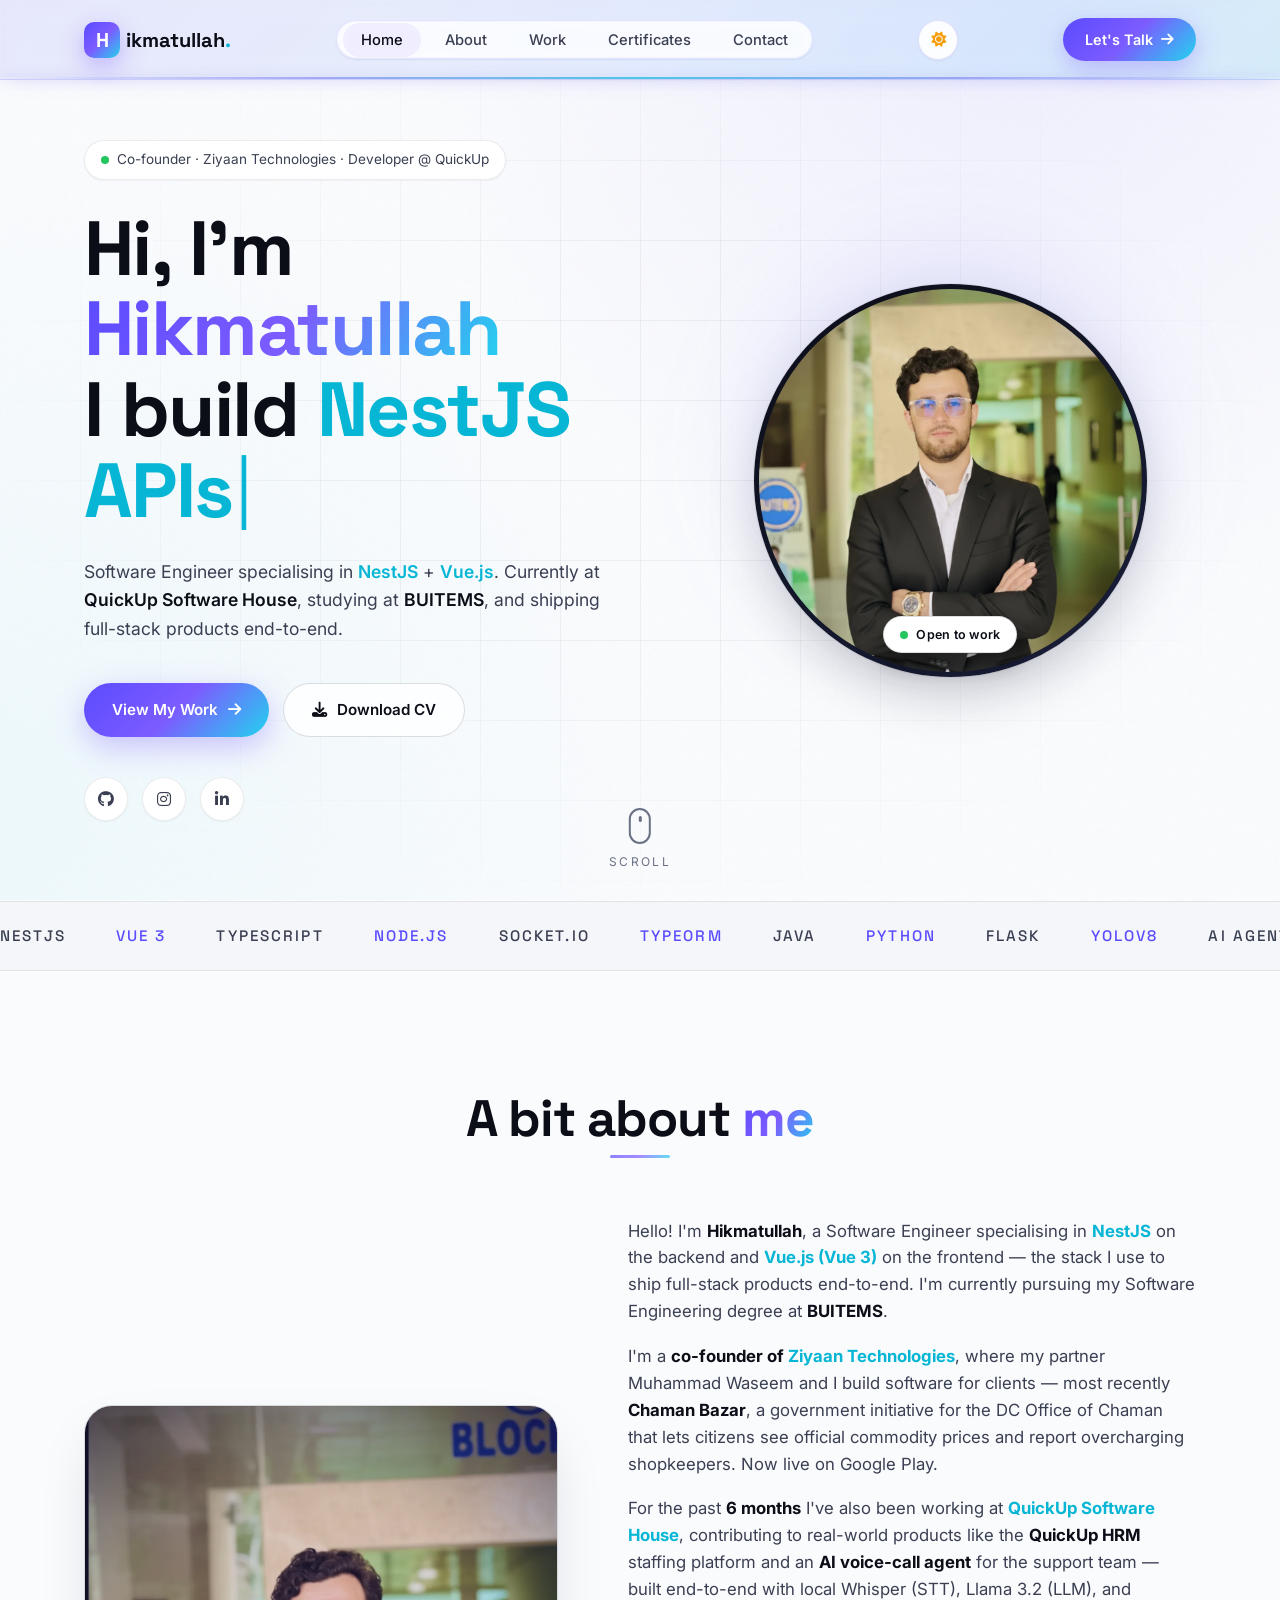
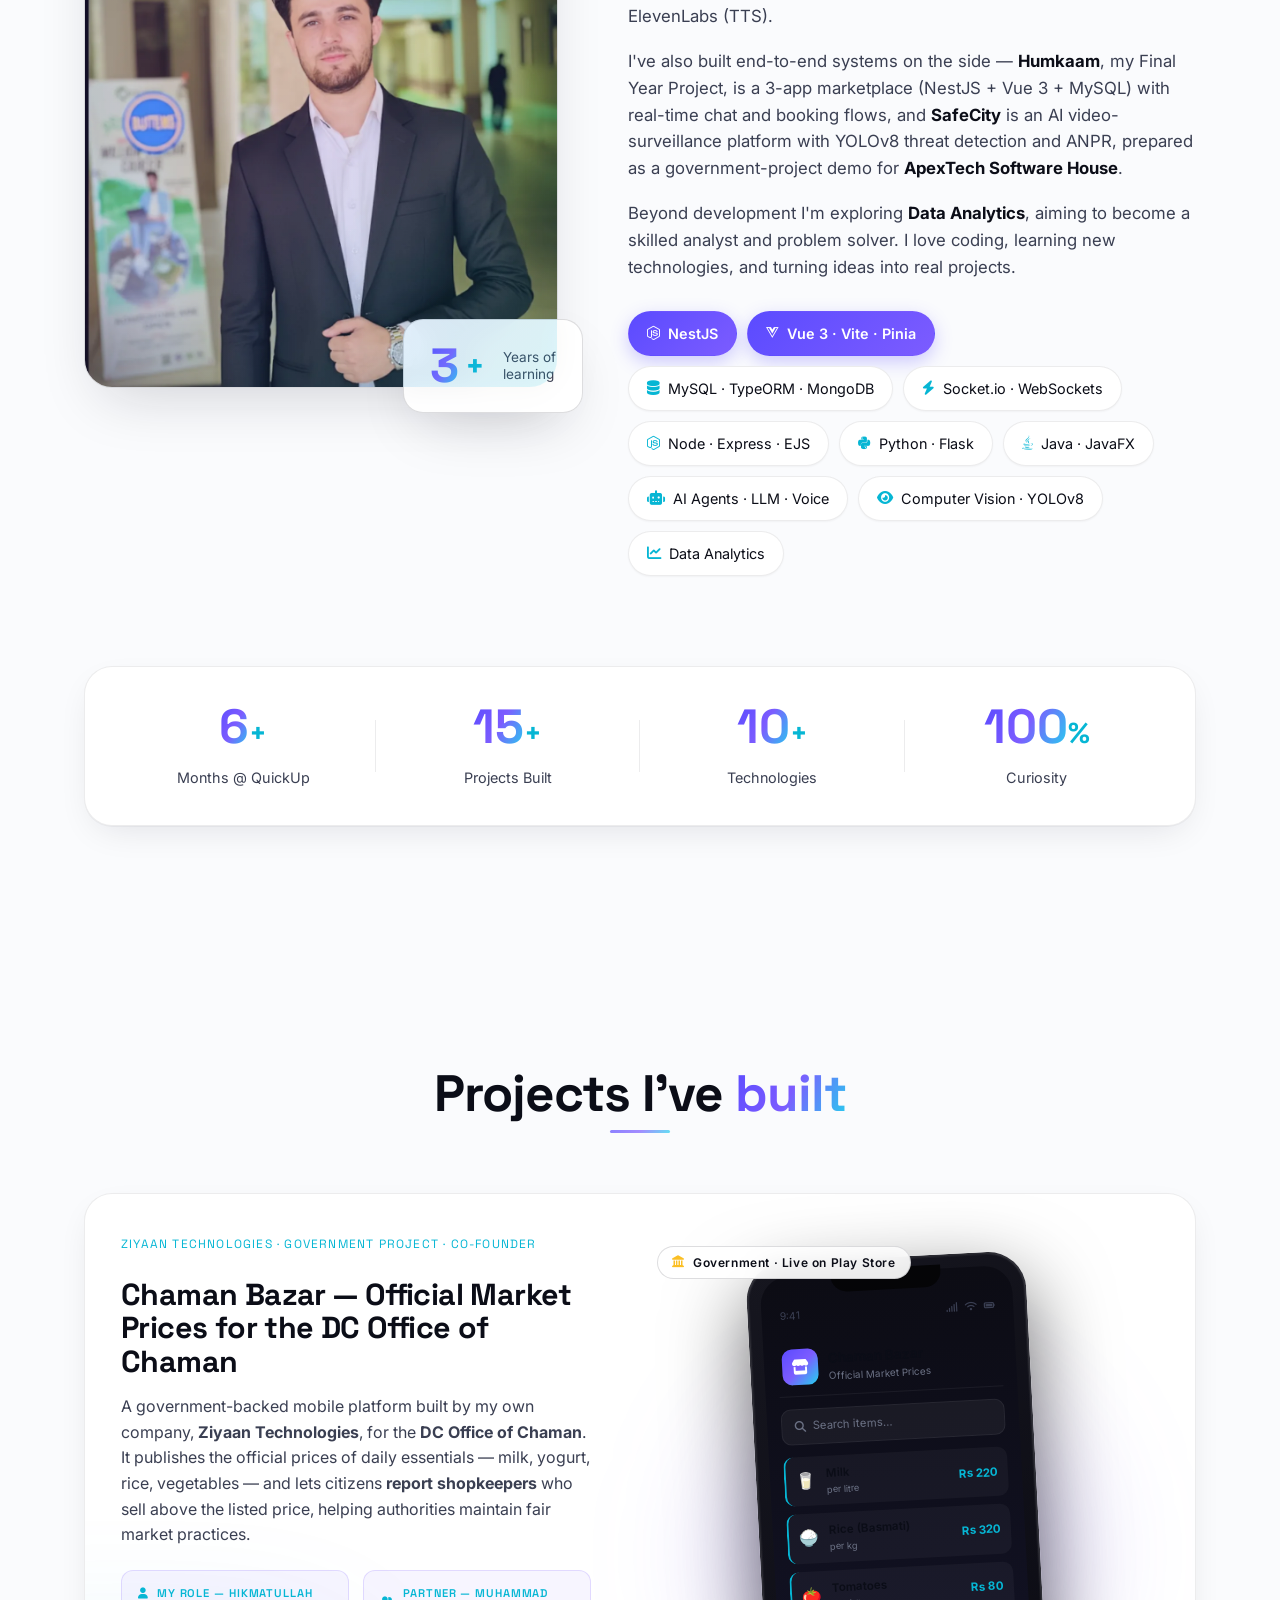
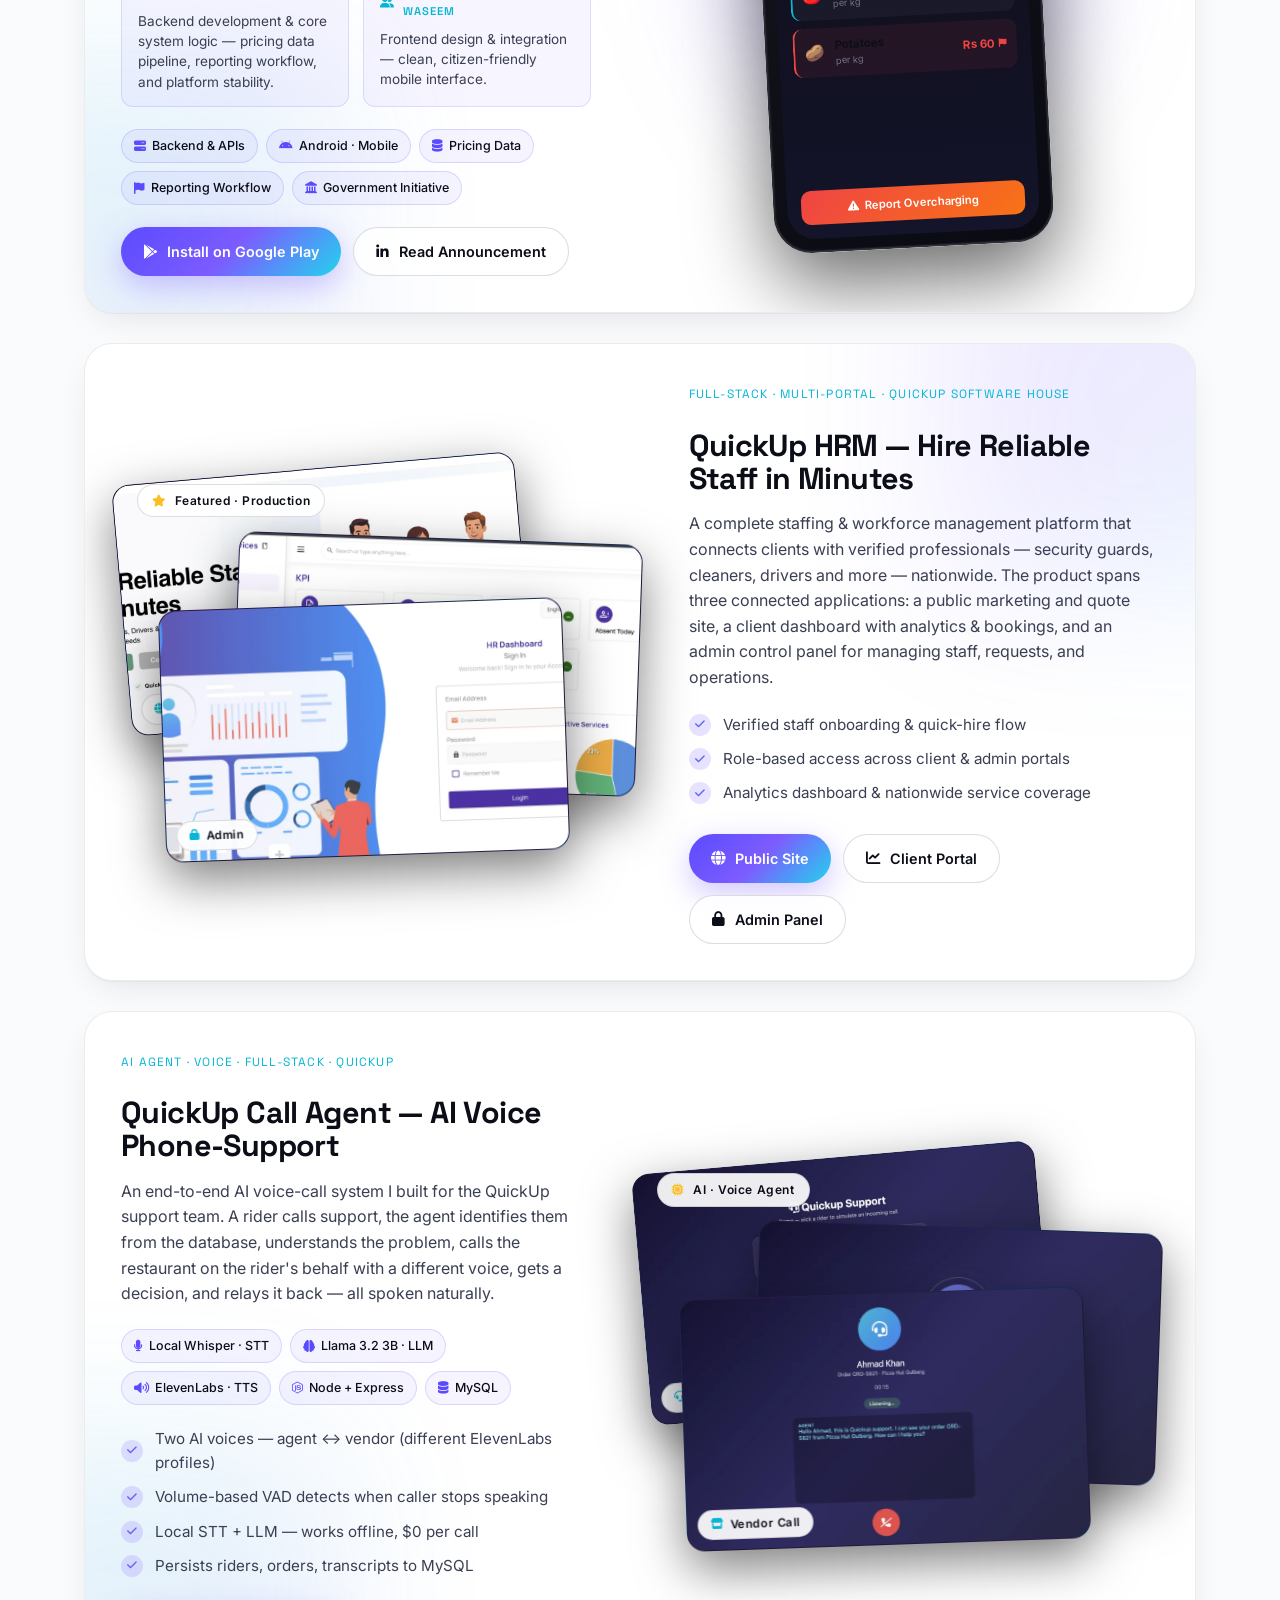
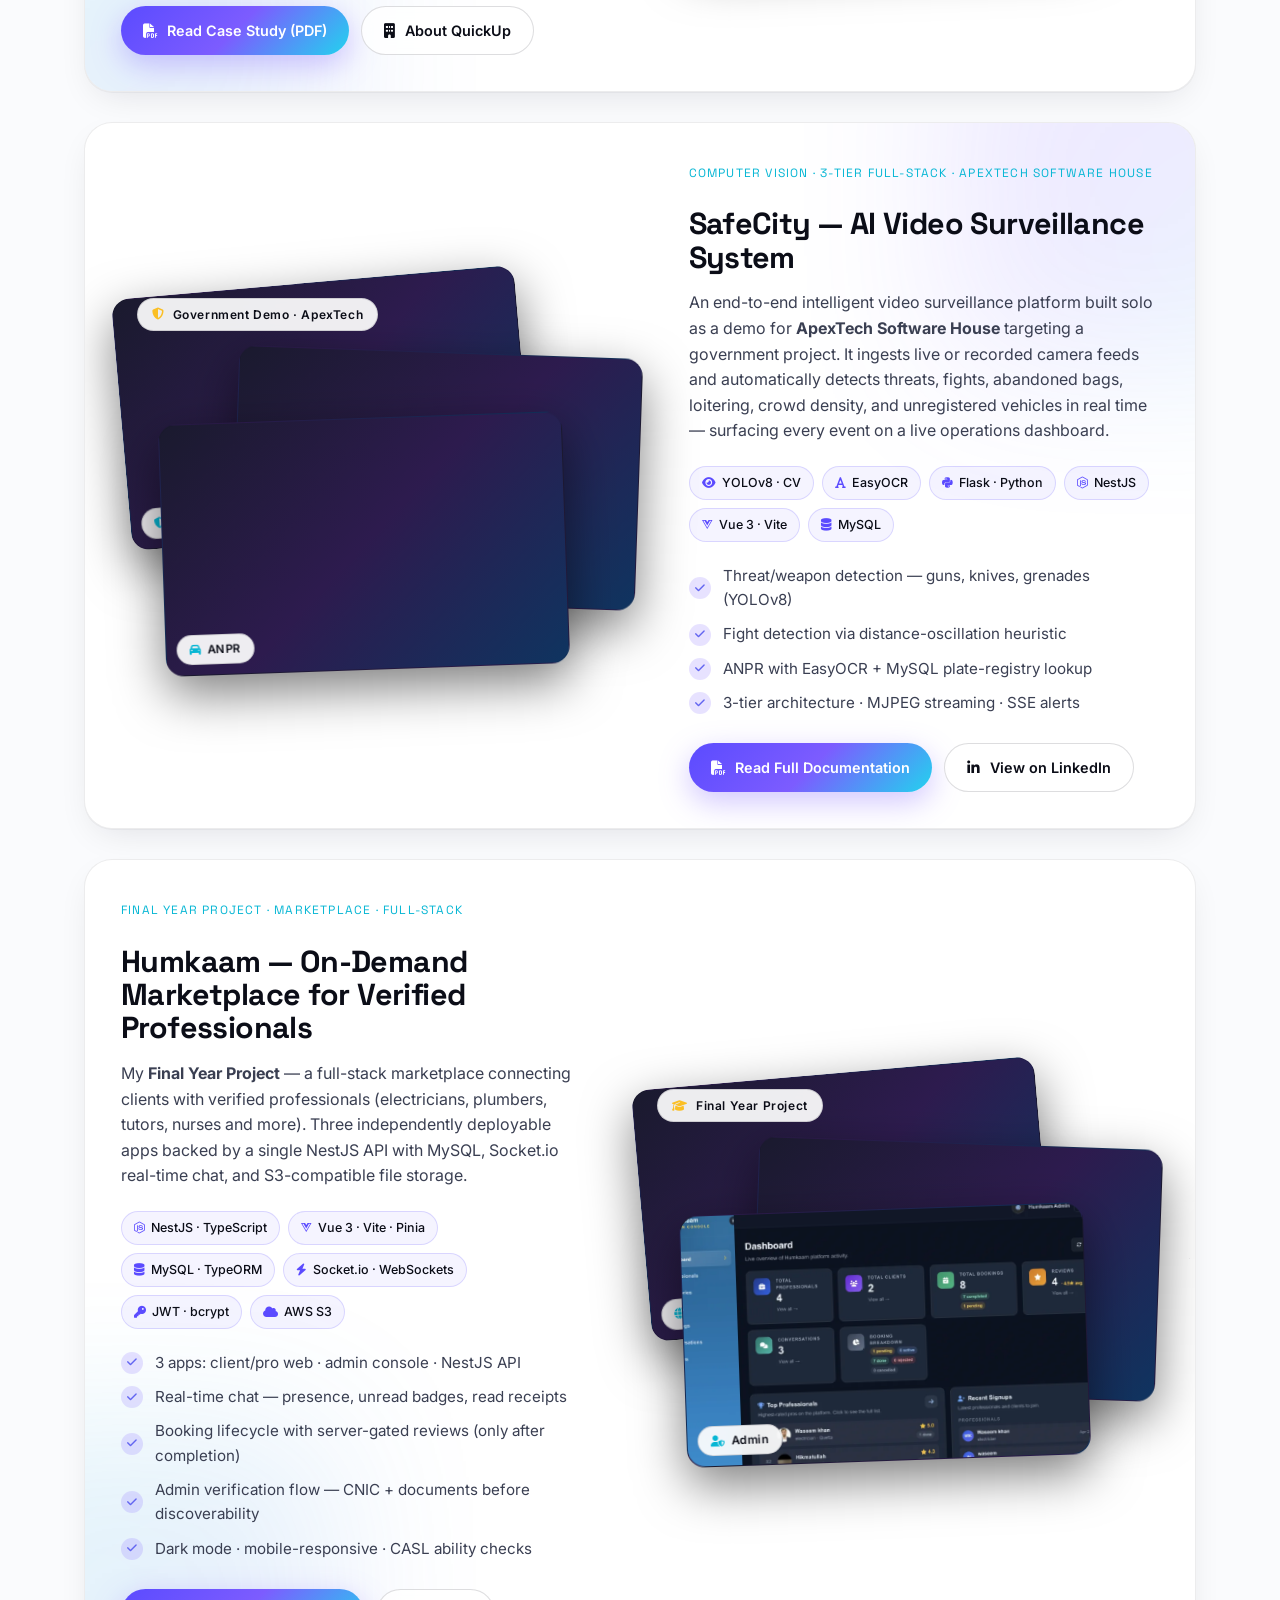
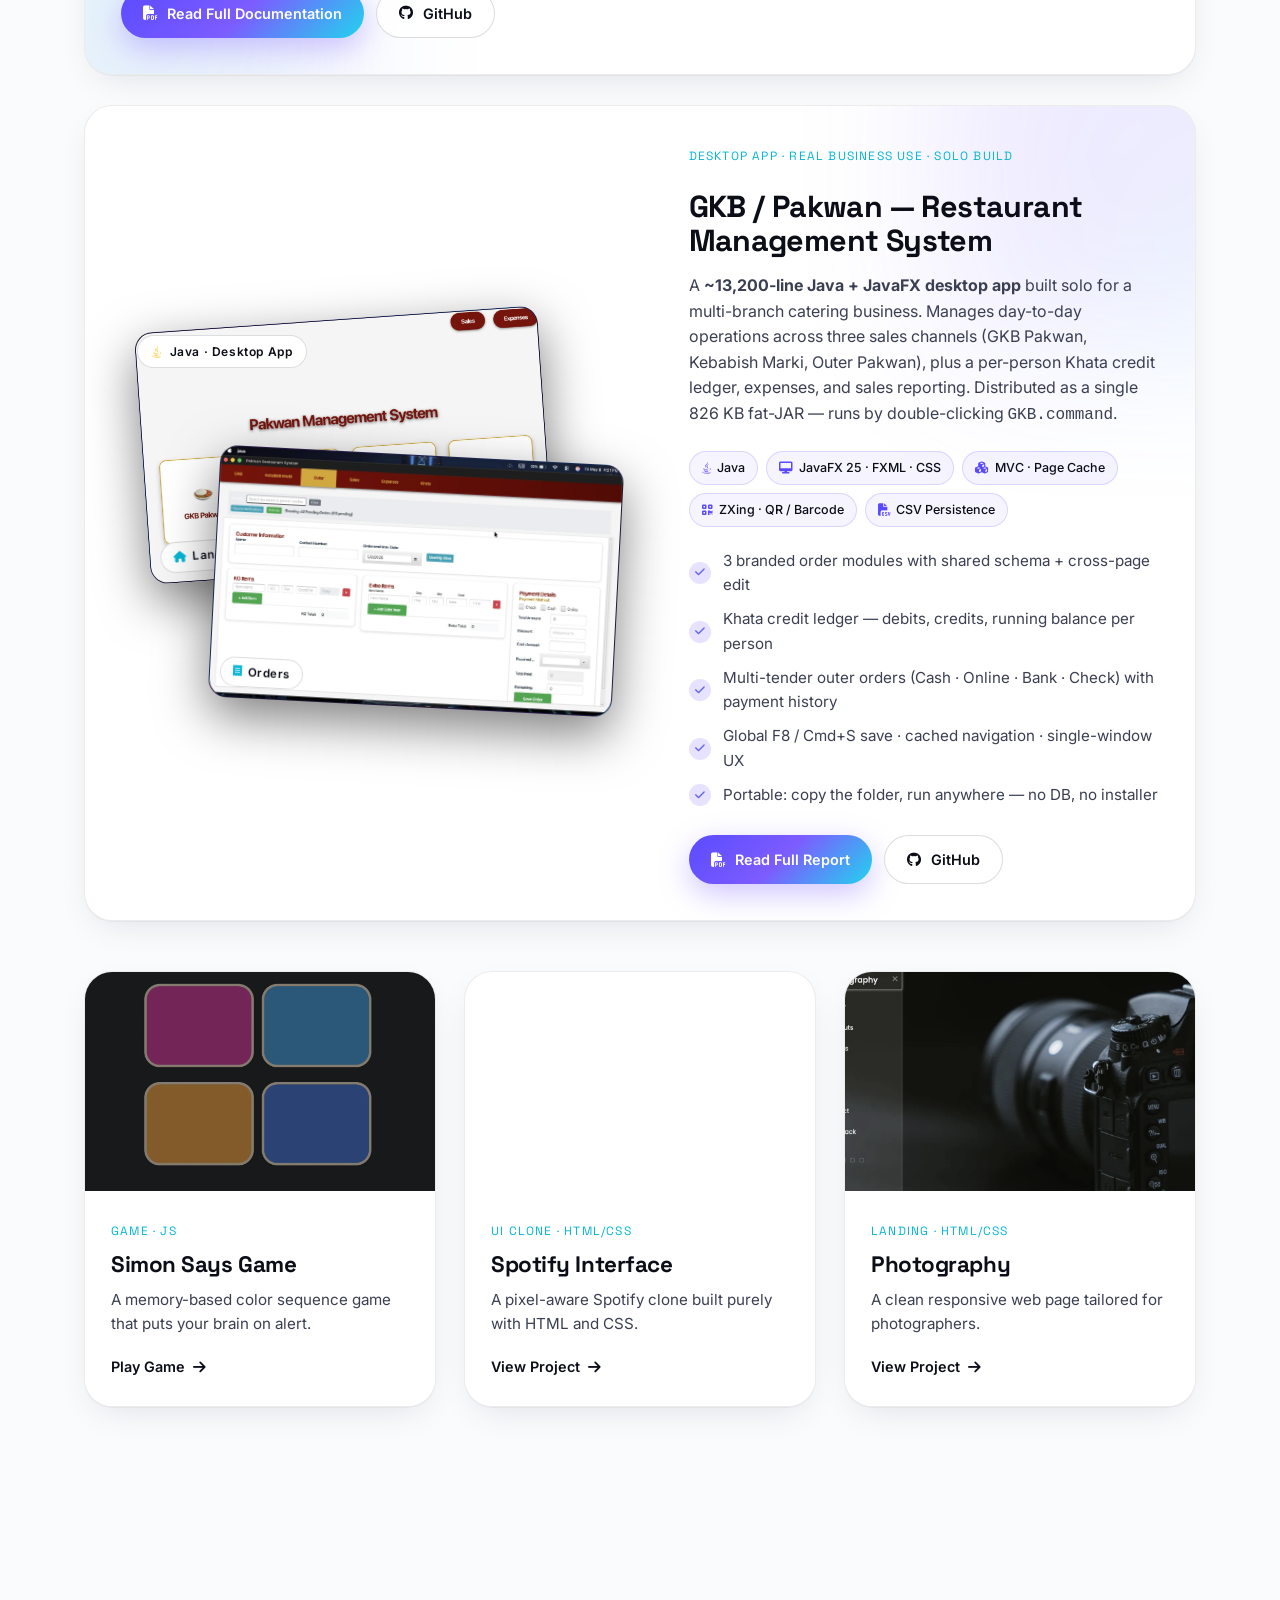
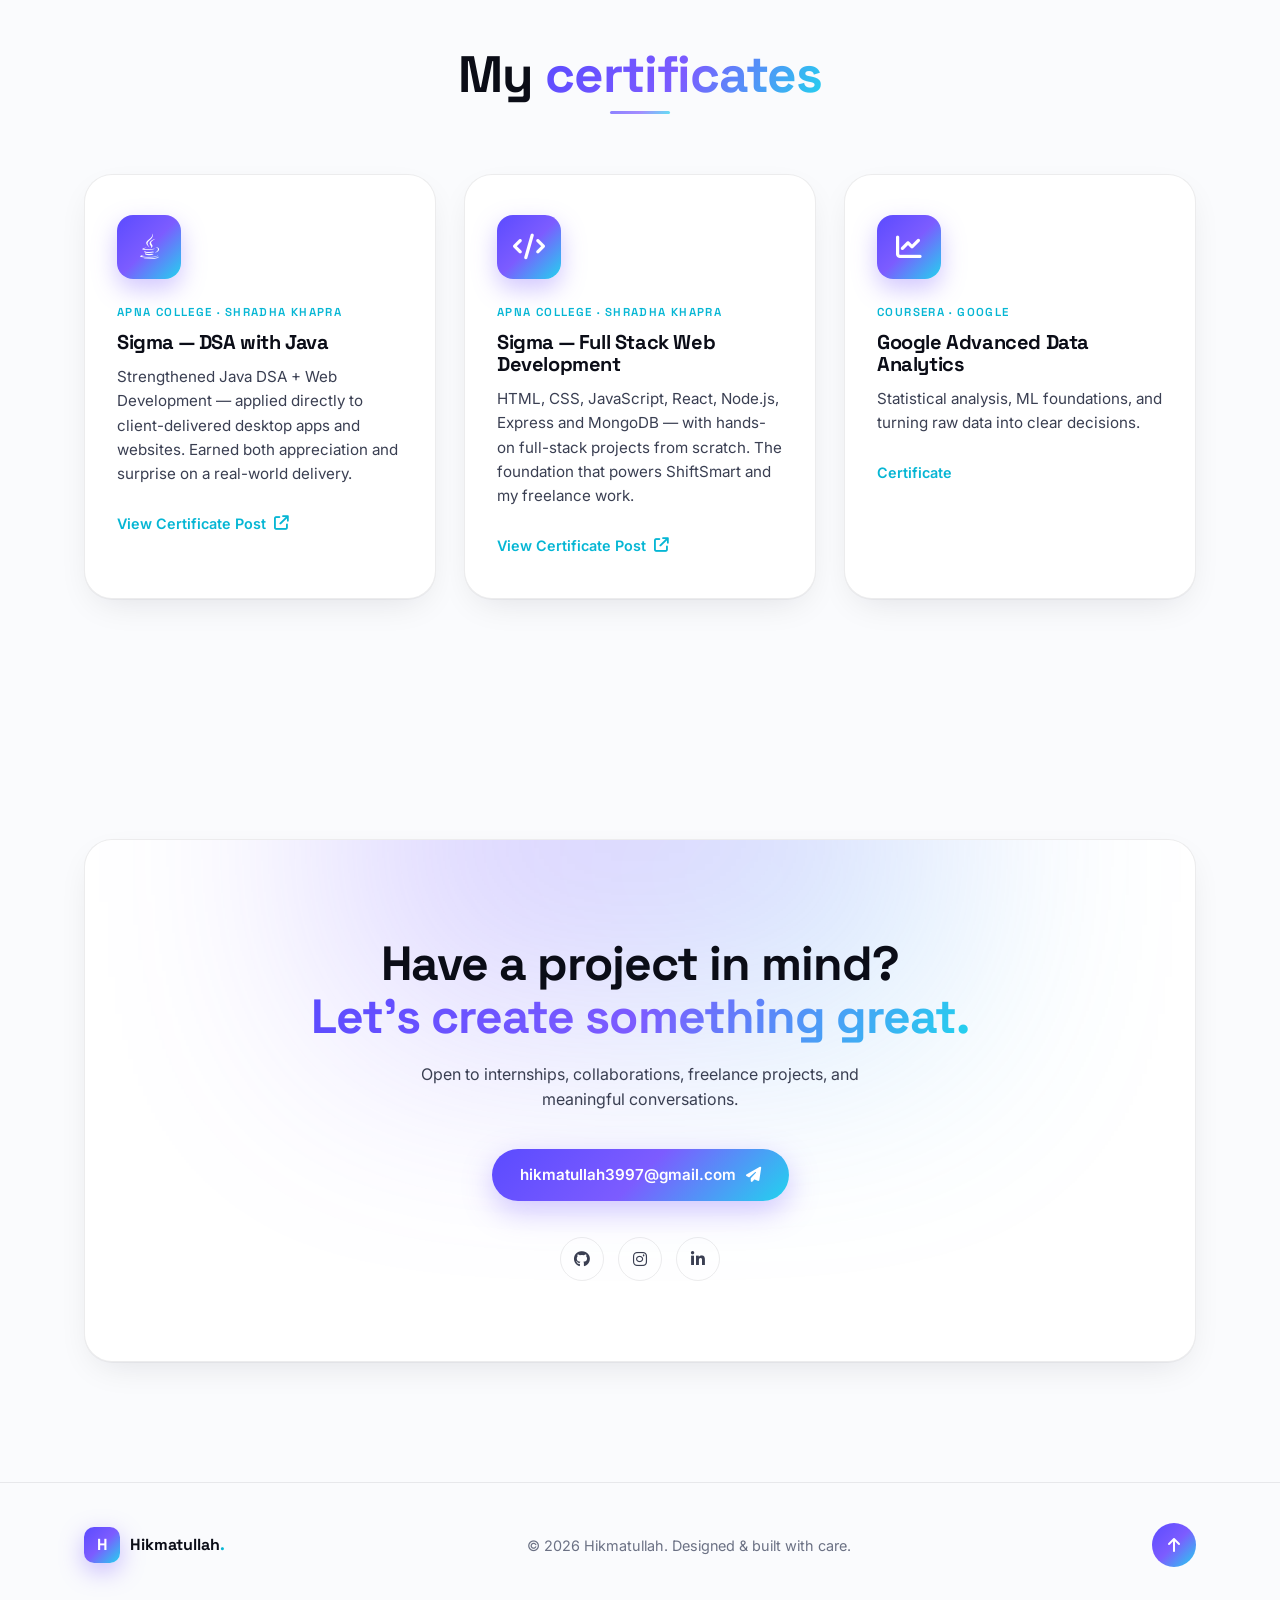
==== commit a84c7350: "perf+redesign: optimize images, faster loader, professional dark UI - images: convert all to resized" ====
--- a/index.html
+++ b/index.html
@@ -3,8 +3,13 @@
 <head>
     <meta charset="UTF-8" />
     <meta name="viewport" content="width=device-width, initial-scale=1.0" />
-    <title>Hikmatullah — Software Engineer & Creative Developer</title>
+    <title>Hikmatullah</title>
     <meta name="description" content="Portfolio of Hikmatullah — Software Engineering student at BUITEMS, building beautiful, performant web experiences." />
+
+    <!-- Favicon — profile photo -->
+    <link rel="icon" type="image/png" sizes="32x32" href="./images/favicon-32.png" />
+    <link rel="icon" type="image/png" sizes="64x64" href="./images/favicon-64.png" />
+    <link rel="apple-touch-icon" href="./images/apple-touch-icon.png" />
 
     <link rel="preconnect" href="https://fonts.googleapis.com" />
     <link rel="preconnect" href="https://fonts.gstatic.com" crossorigin />
@@ -13,109 +18,18 @@
     <link rel="stylesheet" href="style.css" />
 </head>
 <body>
-    <!-- Custom cursor -->
-    <div class="cursor-dot" id="cursorDot"></div>
-    <div class="cursor-ring" id="cursorRing"></div>
-
-    <!-- Animated background -->
+    <!-- Ambient background -->
     <div class="bg-gradient">
-        <video class="bg-video" autoplay muted loop playsinline preload="metadata"
-               poster="">
-            <source src="./assets/bg-video.mp4" type="video/mp4" />
-        </video>
-        <div class="bg-video-overlay"></div>
         <div class="orb orb-1"></div>
         <div class="orb orb-2"></div>
-        <div class="orb orb-3"></div>
         <div class="grid-overlay"></div>
     </div>
 
-    <!-- Iron Man HUD / JARVIS boot loader -->
+    <!-- Loader -->
     <div class="loader" id="loader">
-        <!-- Phase 1: Scanlines + floating particles + arc reactor -->
-        <div class="hud-scanlines"></div>
-        <div class="hud-vignette"></div>
-        <div class="hud-particles">
-            <span></span><span></span><span></span><span></span><span></span>
-            <span></span><span></span><span></span><span></span><span></span>
-            <span></span><span></span><span></span><span></span><span></span>
-            <span></span><span></span><span></span><span></span><span></span>
-            <span></span><span></span><span></span><span></span><span></span>
-        </div>
-
-        <!-- HUD corner brackets -->
-        <div class="hud-corner hc-tl"></div>
-        <div class="hud-corner hc-tr"></div>
-        <div class="hud-corner hc-bl"></div>
-        <div class="hud-corner hc-br"></div>
-
-        <!-- Arc reactor — profile image with concentric spinning rings -->
-        <div class="arc-reactor">
-            <div class="arc-glow"></div>
-            <div class="arc-ring arc-r1"></div>
-            <div class="arc-ring arc-r2"></div>
-            <div class="arc-ring arc-r3"></div>
-            <div class="arc-ring arc-r4"></div>
-            <div class="arc-core">
-                <img src="./images/profile/Hikmatullah image.png" alt="Hikmatullah" />
-                <div class="arc-core-tint"></div>
-            </div>
-        </div>
-
-        <!-- Identity reveal -->
-        <div class="hud-identity">
-            <h1 class="hud-name" aria-label="Hikmatullah">
-                <span>H</span><span>I</span><span>K</span><span>M</span><span>A</span><span>T</span><span>U</span><span>L</span><span>L</span><span>A</span><span>H</span>
-            </h1>
-            <p class="hud-role">DEVELOPER · DESIGNER · ENGINEER</p>
-        </div>
-
-        <!-- System boot — progress + status -->
-        <div class="hud-boot">
-            <div class="hud-progress">
-                <div class="hud-progress-track"></div>
-                <div class="hud-progress-fill"></div>
-                <div class="hud-progress-dot"></div>
-            </div>
-            <ul class="hud-status">
-                <li><span class="status-label">LOADING ASSETS</span><span class="status-ok">[ OK ]</span></li>
-                <li><span class="status-label">INITIALIZING UI</span><span class="status-ok">[ OK ]</span></li>
-                <li><span class="status-label">CONNECTING MODULES</span><span class="status-ok">[ OK ]</span></li>
-                <li><span class="status-label">SUIT READY</span><span class="status-ok">[ OK ]</span></li>
-            </ul>
-        </div>
-
-        <!-- Phase 4: cyan flash + SUIT UP -->
-        <div class="hud-flash"></div>
-        <div class="hud-suitup">— SUIT UP —</div>
-
-        <!-- Glass shatter overlay (triggers on .done) -->
-        <div class="glass-shatter">
-            <!-- White crack lines that flash before the shatter -->
-            <svg class="glass-cracks" viewBox="0 0 100 100" preserveAspectRatio="none">
-                <line x1="50" y1="50" x2="0"   y2="0"   stroke="#fff" stroke-width="0.15"/>
-                <line x1="50" y1="50" x2="50"  y2="0"   stroke="#fff" stroke-width="0.15"/>
-                <line x1="50" y1="50" x2="100" y2="0"   stroke="#fff" stroke-width="0.15"/>
-                <line x1="50" y1="50" x2="100" y2="50"  stroke="#fff" stroke-width="0.15"/>
-                <line x1="50" y1="50" x2="100" y2="100" stroke="#fff" stroke-width="0.15"/>
-                <line x1="50" y1="50" x2="50"  y2="100" stroke="#fff" stroke-width="0.15"/>
-                <line x1="50" y1="50" x2="0"   y2="100" stroke="#fff" stroke-width="0.15"/>
-                <line x1="50" y1="50" x2="0"   y2="50"  stroke="#fff" stroke-width="0.15"/>
-                <!-- Secondary jagged cracks -->
-                <line x1="50" y1="50" x2="22"  y2="8"   stroke="#fff" stroke-width="0.1" opacity="0.7"/>
-                <line x1="50" y1="50" x2="78"  y2="8"   stroke="#fff" stroke-width="0.1" opacity="0.7"/>
-                <line x1="50" y1="50" x2="92"  y2="78"  stroke="#fff" stroke-width="0.1" opacity="0.7"/>
-                <line x1="50" y1="50" x2="8"   y2="78"  stroke="#fff" stroke-width="0.1" opacity="0.7"/>
-            </svg>
-            <!-- 8 glass shards (triangular wedges from center) -->
-            <div class="shard s1"></div>
-            <div class="shard s2"></div>
-            <div class="shard s3"></div>
-            <div class="shard s4"></div>
-            <div class="shard s5"></div>
-            <div class="shard s6"></div>
-            <div class="shard s7"></div>
-            <div class="shard s8"></div>
+        <div class="loader-inner">
+            <span class="loader-mark">H</span>
+            <span class="loader-bar"><span class="loader-bar-fill"></span></span>
         </div>
     </div>
 
@@ -183,38 +97,14 @@
             </div>
 
             <div class="hero-image reveal">
-                <div class="image-wrap" id="heroImageWrap">
-                    <!-- Layered glowing aura -->
-                    <div class="aura aura-1"></div>
-                    <div class="aura aura-2"></div>
-                    <div class="aura aura-3"></div>
-
-                    <!-- Outer conic-gradient rotating border -->
-                    <div class="conic-ring"></div>
-                    <!-- Inner dashed ring (counter-rotates) -->
-                    <div class="dashed-ring"></div>
-
-                    <!-- Orbital particles -->
-                    <div class="orbit"><span class="particle"></span></div>
-                    <div class="orbit orbit-2"><span class="particle p2"></span></div>
-                    <div class="orbit orbit-3"><span class="particle p3"></span></div>
-
-                    <!-- The actual photo, gradient framed -->
+                <div class="image-wrap">
                     <div class="image-frame">
-                        <img src="./images/profile/Hikmatullah image.png" alt="Hikmatullah" />
-                        <div class="frame-shine"></div>
-                    </div>
-
-                    <!-- Live status badge -->
+                        <img src="./images/profile/hikmatullah-image.webp" alt="Hikmatullah" loading="lazy" decoding="async" />
+                    </div>
                     <div class="image-status">
                         <span class="status-pulse"></span>
                         <span class="status-text">Open to work</span>
                     </div>
-
-                    <!-- Floating tech chips -->
-                    <div class="float-chip chip-1"><i class="fab fa-js"></i> JavaScript</div>
-                    <div class="float-chip chip-2"><i class="fab fa-node-js"></i> Node.js</div>
-                    <div class="float-chip chip-3"><i class="fas fa-briefcase"></i> @ QuickUp</div>
                 </div>
             </div>
         </div>
@@ -228,18 +118,8 @@
     <!-- Skills marquee -->
     <div class="marquee">
         <div class="marquee-track">
-            <span>NestJS</span><span>★</span><span>Vue 3</span><span>★</span><span>TypeScript</span><span>★</span>
-            <span>Node.js</span><span>★</span><span>Socket.io</span><span>★</span><span>TypeORM</span><span>★</span>
-            <span>Java</span><span>★</span><span>JavaFX</span><span>★</span><span>Python</span><span>★</span>
-            <span>Flask</span><span>★</span><span>YOLOv8</span><span>★</span><span>AI Agents</span><span>★</span>
-            <span>Llama 3.2</span><span>★</span><span>Whisper STT</span><span>★</span><span>ElevenLabs</span><span>★</span>
-            <span>MySQL</span><span>★</span><span>MongoDB</span><span>★</span>
-            <span>NestJS</span><span>★</span><span>Vue 3</span><span>★</span><span>TypeScript</span><span>★</span>
-            <span>Node.js</span><span>★</span><span>Socket.io</span><span>★</span><span>TypeORM</span><span>★</span>
-            <span>Java</span><span>★</span><span>JavaFX</span><span>★</span><span>Python</span><span>★</span>
-            <span>Flask</span><span>★</span><span>YOLOv8</span><span>★</span><span>AI Agents</span><span>★</span>
-            <span>Llama 3.2</span><span>★</span><span>Whisper STT</span><span>★</span><span>ElevenLabs</span><span>★</span>
-            <span>MySQL</span><span>★</span><span>MongoDB</span><span>★</span>
+            <span>NestJS</span><span>Vue 3</span><span>TypeScript</span><span>Node.js</span><span>Socket.io</span><span>TypeORM</span><span>Java</span><span>Python</span><span>Flask</span><span>YOLOv8</span><span>AI Agents</span><span>Computer Vision</span><span>MySQL</span><span>MongoDB</span>
+            <span>NestJS</span><span>Vue 3</span><span>TypeScript</span><span>Node.js</span><span>Socket.io</span><span>TypeORM</span><span>Java</span><span>Python</span><span>Flask</span><span>YOLOv8</span><span>AI Agents</span><span>Computer Vision</span><span>MySQL</span><span>MongoDB</span>
         </div>
     </div>
 
@@ -253,7 +133,7 @@
             <div class="about-content">
                 <div class="about-image reveal">
                     <div class="about-image-frame">
-                        <img src="./images/profile/hikmatullah img.png" alt="About Hikmatullah" />
+                        <img src="./images/profile/hikmatullah-img.webp" alt="About Hikmatullah" loading="lazy" decoding="async" />
                     </div>
                     <div class="about-experience">
                         <span class="exp-num" data-count="3">0</span><span>+</span>
@@ -420,15 +300,15 @@
             <article class="portfolio-featured reveal">
                 <div class="featured-collage stack">
                     <div class="collage-stack-item s1">
-                        <img src="./images/quickup-hrm/hrm-public.png" alt="QuickUp HRM Public Site" />
+                        <img src="./images/quickup-hrm/hrm-public.webp" alt="QuickUp HRM Public Site" loading="lazy" decoding="async" />
                         <span class="collage-tag"><i class="fas fa-globe"></i> Public</span>
                     </div>
                     <div class="collage-stack-item s2">
-                        <img src="./images/quickup-hrm/Hrm_client.png" alt="QuickUp HRM Client Dashboard" />
+                        <img src="./images/quickup-hrm/Hrm_client.webp" alt="QuickUp HRM Client Dashboard" loading="lazy" decoding="async" />
                         <span class="collage-tag"><i class="fas fa-chart-line"></i> Client</span>
                     </div>
                     <div class="collage-stack-item s3">
-                        <img src="./images/quickup-hrm/Hrm-admin.png" alt="QuickUp HRM Admin Panel" />
+                        <img src="./images/quickup-hrm/Hrm-admin.webp" alt="QuickUp HRM Admin Panel" loading="lazy" decoding="async" />
                         <span class="collage-tag"><i class="fas fa-lock"></i> Admin</span>
                     </div>
                     <div class="featured-badge"><i class="fas fa-star"></i> Featured · Production</div>
@@ -501,15 +381,15 @@
 
                 <div class="featured-collage stack">
                     <div class="collage-stack-item s1">
-                        <img src="./images/call-agent/callagent.png" alt="Call Agent — Lobby" />
+                        <img src="./images/call-agent/callagent.webp" alt="Call Agent — Lobby" loading="lazy" decoding="async" />
                         <span class="collage-tag"><i class="fas fa-headset"></i> Lobby</span>
                     </div>
                     <div class="collage-stack-item s2">
-                        <img src="./images/call-agent/callagent2ndimg.png" alt="Call Agent — In Call" />
+                        <img src="./images/call-agent/callagent2ndimg.webp" alt="Call Agent — In Call" loading="lazy" decoding="async" />
                         <span class="collage-tag"><i class="fas fa-phone-volume"></i> In Call</span>
                     </div>
                     <div class="collage-stack-item s3">
-                        <img src="./images/call-agent/callagent3edimg.png" alt="Call Agent — Vendor Call" />
+                        <img src="./images/call-agent/callagent3edimg.webp" alt="Call Agent — Vendor Call" loading="lazy" decoding="async" />
                         <span class="collage-tag"><i class="fas fa-store"></i> Vendor Call</span>
                     </div>
                     <div class="featured-badge"><i class="fas fa-microchip"></i> AI · Voice Agent</div>
@@ -520,15 +400,15 @@
             <article class="portfolio-featured reveal">
                 <div class="featured-collage stack">
                     <div class="collage-stack-item s1">
-                        <img src="./images/safecity/safecity1.png" alt="SafeCity Dashboard" />
+                        <img src="./images/safecity/safecity1.webp" alt="SafeCity Dashboard" loading="lazy" decoding="async" />
                         <span class="collage-tag"><i class="fas fa-shield-halved"></i> Dashboard</span>
                     </div>
                     <div class="collage-stack-item s2">
-                        <img src="./images/safecity/safecity2.png" alt="SafeCity Live Detection" />
+                        <img src="./images/safecity/safecity2.webp" alt="SafeCity Live Detection" loading="lazy" decoding="async" />
                         <span class="collage-tag"><i class="fas fa-video"></i> Live Detection</span>
                     </div>
                     <div class="collage-stack-item s3">
-                        <img src="./images/safecity/safecity3.png" alt="SafeCity ANPR" />
+                        <img src="./images/safecity/safecity3.webp" alt="SafeCity ANPR" loading="lazy" decoding="async" />
                         <span class="collage-tag"><i class="fas fa-car"></i> ANPR</span>
                     </div>
                     <div class="featured-badge"><i class="fas fa-shield-halved"></i> Government Demo · ApexTech</div>
@@ -613,15 +493,15 @@
 
                 <div class="featured-collage stack">
                     <div class="collage-stack-item s1">
-                        <img src="./images/humkam/humkamweb.png" alt="Humkaam Public Web" />
+                        <img src="./images/humkam/humkamweb.webp" alt="Humkaam Public Web" loading="lazy" decoding="async" />
                         <span class="collage-tag"><i class="fas fa-globe"></i> Public</span>
                     </div>
                     <div class="collage-stack-item s2">
-                        <img src="./images/humkam/humkamweb3.png" alt="Humkaam Profile" />
+                        <img src="./images/humkam/humkamweb3.webp" alt="Humkaam Profile" loading="lazy" decoding="async" />
                         <span class="collage-tag"><i class="fas fa-user-tie"></i> Pro Profile</span>
                     </div>
                     <div class="collage-stack-item s3">
-                        <img src="./images/humkam/humkamadmin.png" alt="Humkaam Admin Console" />
+                        <img src="./images/humkam/humkamadmin.webp" alt="Humkaam Admin Console" loading="lazy" decoding="async" />
                         <span class="collage-tag"><i class="fas fa-user-shield"></i> Admin</span>
                     </div>
                     <div class="featured-badge"><i class="fas fa-graduation-cap"></i> Final Year Project</div>
@@ -632,11 +512,11 @@
             <article class="portfolio-featured reveal">
                 <div class="featured-collage stack two">
                     <div class="collage-stack-item s1">
-                        <img src="./images/gkb/GKB1.png" alt="GKB Pakwan — Entry" />
+                        <img src="./images/gkb/GKB1.webp" alt="GKB Pakwan — Entry" loading="lazy" decoding="async" />
                         <span class="collage-tag"><i class="fas fa-house"></i> Landing</span>
                     </div>
                     <div class="collage-stack-item s3">
-                        <img src="./images/gkb/GKB2.png" alt="GKB Pakwan — Module" />
+                        <img src="./images/gkb/GKB2.webp" alt="GKB Pakwan — Module" loading="lazy" decoding="async" />
                         <span class="collage-tag"><i class="fas fa-receipt"></i> Orders</span>
                     </div>
                     <div class="featured-badge"><i class="fab fa-java"></i> Java · Desktop App</div>
@@ -683,7 +563,7 @@
             <div class="portfolio-grid">
                 <article class="portfolio-item tilt reveal">
                     <div class="portfolio-img">
-                        <img src="./images/misc/image.png" alt="Simon Says Game" />
+                        <img src="./images/misc/image.webp" alt="Simon Says Game" loading="lazy" decoding="async" />
                         <div class="portfolio-overlay">
                             <a href="https://hikmatullah3997.github.io/Simon-says-Game/" target="_blank" rel="noopener" class="overlay-btn"><i class="fas fa-arrow-up-right-from-square"></i></a>
                         </div>
@@ -698,7 +578,7 @@
 
                 <article class="portfolio-item tilt reveal">
                     <div class="portfolio-img">
-                        <img src="./images/misc/image copy.png" alt="Spotify Clone" />
+                        <img src="./images/misc/image-copy.webp" alt="Spotify Clone" loading="lazy" decoding="async" />
                         <div class="portfolio-overlay">
                             <a href="https://hikmatullah3997.github.io/clone-of-spotify/" target="_blank" rel="noopener" class="overlay-btn"><i class="fas fa-arrow-up-right-from-square"></i></a>
                         </div>
@@ -713,7 +593,7 @@
 
                 <article class="portfolio-item tilt reveal">
                     <div class="portfolio-img">
-                        <img src="./images/misc/image copy 2.png" alt="Photography Site" />
+                        <img src="./images/misc/image-copy-2.webp" alt="Photography Site" loading="lazy" decoding="async" />
                         <div class="portfolio-overlay">
                             <a href="https://hikmatullah3997.github.io/Photograpy-css-project/" target="_blank" rel="noopener" class="overlay-btn"><i class="fas fa-arrow-up-right-from-square"></i></a>
                         </div>
--- a/style.css
+++ b/style.css
@@ -44,10 +44,7 @@
     color: var(--text);
     line-height: 1.6;
     overflow-x: hidden;
-    cursor: none;
-}
-
-@media (max-width: 900px) { body { cursor: auto; } }
+}
 
 img { max-width: 100%; display: block; }
 a { color: inherit; text-decoration: none; }
@@ -59,9 +56,10 @@
 ::-webkit-scrollbar { width: 10px; }
 ::-webkit-scrollbar-track { background: var(--bg); }
 ::-webkit-scrollbar-thumb {
-    background: linear-gradient(var(--primary), var(--accent-2));
+    background: rgba(255, 255, 255, 0.12);
     border-radius: 8px;
 }
+::-webkit-scrollbar-thumb:hover { background: rgba(255, 255, 255, 0.2); }
 
 /* Typography */
 h1, h2, h3, h4 {
@@ -73,11 +71,9 @@
 
 .gradient-text {
     background: var(--gradient-text);
-    background-size: 200% 200%;
     -webkit-background-clip: text;
     background-clip: text;
     -webkit-text-fill-color: transparent;
-    animation: gradientShift 8s ease infinite;
 }
 
 @keyframes gradientShift {
@@ -128,9 +124,8 @@
     overflow: hidden;
     pointer-events: none;
     background:
-        radial-gradient(circle at 20% 10%, rgba(124, 92, 255, 0.18), transparent 40%),
-        radial-gradient(circle at 80% 80%, rgba(244, 114, 182, 0.15), transparent 45%),
-        radial-gradient(circle at 50% 50%, rgba(34, 211, 238, 0.10), transparent 50%),
+        radial-gradient(circle at 18% 8%, rgba(99, 102, 241, 0.12), transparent 42%),
+        radial-gradient(circle at 82% 88%, rgba(6, 182, 212, 0.08), transparent 45%),
         var(--bg);
 }
 
@@ -164,9 +159,9 @@
 .orb {
     position: absolute;
     border-radius: 50%;
-    filter: blur(90px);
-    opacity: 0.4;
-    animation: orbFloat 18s ease-in-out infinite;
+    filter: blur(120px);
+    opacity: 0.16;
+    animation: orbFloat 24s ease-in-out infinite;
 }
 
 .orb-1 { width: 480px; height: 480px; background: #6366f1; top: -120px; left: -120px; }
@@ -191,811 +186,65 @@
 }
 
 /* =========================================================
-   Custom cursor
-   ========================================================= */
-.cursor-dot,
-.cursor-ring {
-    position: fixed;
-    top: 0; left: 0;
-    pointer-events: none;
-    z-index: 9999;
-    transform: translate(-50%, -50%);
-    transition: opacity 0.2s;
-}
-.cursor-dot {
-    width: 6px; height: 6px;
-    background: var(--accent);
-    border-radius: 50%;
-}
-.cursor-ring {
-    width: 38px; height: 38px;
-    border: 1.5px solid rgba(255, 255, 255, 0.4);
-    border-radius: 50%;
-    transition: width 0.25s var(--ease), height 0.25s var(--ease), border-color 0.2s, background 0.2s;
-}
-.cursor-ring.hover {
-    width: 64px; height: 64px;
-    background: rgba(124, 92, 255, 0.15);
-    border-color: var(--primary);
-}
-
-@media (max-width: 900px) {
-    .cursor-dot, .cursor-ring { display: none; }
-}
-
-/* =========================================================
-   Loader — Iron Man HUD / JARVIS boot sequence
-   Total runtime ~7s, then fades out
+   Loader — minimal
    ========================================================= */
 .loader {
     position: fixed;
     inset: 0;
-    z-index: 10000;
+    z-index: 1000;
+    display: grid;
+    place-items: center;
+    background: var(--bg);
+    transition: opacity 0.5s ease, visibility 0.5s ease;
+}
+.loader.done { opacity: 0; visibility: hidden; }
+
+.loader-inner {
+    display: flex;
+    flex-direction: column;
+    align-items: center;
+    gap: 22px;
+}
+.loader-mark {
+    width: 64px;
+    height: 64px;
+    display: grid;
+    place-items: center;
+    font-family: 'Space Grotesk', 'Inter', sans-serif;
+    font-weight: 700;
+    font-size: 1.9rem;
+    color: var(--text);
+    border: 1px solid var(--border-strong);
+    border-radius: 16px;
+    background: var(--surface);
+    animation: loaderPulse 1.4s ease-in-out infinite;
+}
+.loader-bar {
+    width: 180px;
+    height: 2px;
+    background: var(--border);
+    border-radius: 2px;
     overflow: hidden;
-    background: #000;
-    color: #00e5ff;
-    font-family: 'JetBrains Mono', 'SF Mono', Menlo, monospace;
-}
-.loader.done {
-    pointer-events: none;
-    /* Drop the black bg the moment shards become visible so shatter
-       gaps reveal the site beneath, not the loader's own background. */
-    background: transparent;
-    transition: background-color 0s linear 0.18s;
-}
-
-/* --- Scanlines (faint blue CRT effect) --- */
-.hud-scanlines {
-    position: absolute;
-    inset: 0;
-    background:
-        repeating-linear-gradient(
-            to bottom,
-            transparent 0,
-            transparent 2px,
-            rgba(0, 229, 255, 0.04) 2px,
-            rgba(0, 229, 255, 0.04) 3px
-        );
-    opacity: 0;
-    animation: hudFadeIn 0.4s ease 0.1s forwards;
-    pointer-events: none;
-    z-index: 2;
-}
-
-/* Soft vignette darkening the corners */
-.hud-vignette {
-    position: absolute;
-    inset: 0;
-    background: radial-gradient(ellipse at center,
-        transparent 30%,
-        rgba(0, 0, 0, 0.65) 100%);
-    pointer-events: none;
-    z-index: 3;
-}
-
-/* --- Floating particles drifting upward --- */
-.hud-particles {
-    position: absolute;
-    inset: 0;
-    pointer-events: none;
-    z-index: 4;
-}
-.hud-particles span {
-    position: absolute;
-    bottom: -10px;
-    width: 2px;
-    height: 2px;
-    background: #00e5ff;
-    border-radius: 50%;
-    box-shadow: 0 0 6px #00e5ff;
-    opacity: 0;
-    animation: particleFloat 7s linear infinite;
-}
-.hud-particles span:nth-child(1)  { left:  4%; animation-delay: 0s;   animation-duration: 8s;  }
-.hud-particles span:nth-child(2)  { left:  9%; animation-delay: 1.2s; animation-duration: 6s;  }
-.hud-particles span:nth-child(3)  { left: 14%; animation-delay: 2.5s; animation-duration: 9s;  }
-.hud-particles span:nth-child(4)  { left: 19%; animation-delay: 0.6s; animation-duration: 7s;  }
-.hud-particles span:nth-child(5)  { left: 24%; animation-delay: 3.4s; animation-duration: 8s;  }
-.hud-particles span:nth-child(6)  { left: 29%; animation-delay: 1.8s; animation-duration: 6.5s;}
-.hud-particles span:nth-child(7)  { left: 34%; animation-delay: 4.2s; animation-duration: 7.5s;}
-.hud-particles span:nth-child(8)  { left: 39%; animation-delay: 0.3s; animation-duration: 9s;  }
-.hud-particles span:nth-child(9)  { left: 44%; animation-delay: 2.1s; animation-duration: 7s;  }
-.hud-particles span:nth-child(10) { left: 49%; animation-delay: 5.0s; animation-duration: 8s;  }
-.hud-particles span:nth-child(11) { left: 54%; animation-delay: 1.5s; animation-duration: 6s;  }
-.hud-particles span:nth-child(12) { left: 59%; animation-delay: 3.7s; animation-duration: 9s;  }
-.hud-particles span:nth-child(13) { left: 64%; animation-delay: 0.9s; animation-duration: 7s;  }
-.hud-particles span:nth-child(14) { left: 69%; animation-delay: 4.5s; animation-duration: 8s;  }
-.hud-particles span:nth-child(15) { left: 74%; animation-delay: 2.8s; animation-duration: 6.5s;}
-.hud-particles span:nth-child(16) { left: 79%; animation-delay: 0.4s; animation-duration: 8.5s;}
-.hud-particles span:nth-child(17) { left: 84%; animation-delay: 3.2s; animation-duration: 7s;  }
-.hud-particles span:nth-child(18) { left: 89%; animation-delay: 1.1s; animation-duration: 9s;  }
-.hud-particles span:nth-child(19) { left: 94%; animation-delay: 4.8s; animation-duration: 7.5s;}
-.hud-particles span:nth-child(20) { left: 12%; animation-delay: 5.6s; animation-duration: 8s;  }
-.hud-particles span:nth-child(21) { left: 33%; animation-delay: 6.0s; animation-duration: 7s;  }
-.hud-particles span:nth-child(22) { left: 56%; animation-delay: 5.3s; animation-duration: 8.5s;}
-.hud-particles span:nth-child(23) { left: 78%; animation-delay: 6.4s; animation-duration: 7s;  }
-.hud-particles span:nth-child(24) { left: 23%; animation-delay: 4.0s; animation-duration: 6s;  }
-.hud-particles span:nth-child(25) { left: 91%; animation-delay: 5.8s; animation-duration: 9s;  }
-
-@keyframes particleFloat {
-    0%   { transform: translateY(0) translateX(0); opacity: 0; }
-    10%  { opacity: 0.9; }
-    90%  { opacity: 0.6; }
-    100% { transform: translateY(-110vh) translateX(20px); opacity: 0; }
-}
-
-/* --- Corner HUD brackets --- */
-.hud-corner {
-    position: absolute;
-    width: 60px;
-    height: 60px;
-    border: 2px solid #00e5ff;
-    box-shadow: 0 0 8px rgba(0, 229, 255, 0.4);
-    opacity: 0;
-    animation: cornerIn 0.4s cubic-bezier(0.7, 0, 0.3, 1) 1.5s forwards;
-    z-index: 5;
-}
-.hc-tl { top: 24px; left: 24px; border-right: none; border-bottom: none; transform: translate(-12px, -12px); }
-.hc-tr { top: 24px; right: 24px; border-left: none; border-bottom: none; transform: translate(12px, -12px); }
-.hc-bl { bottom: 24px; left: 24px; border-right: none; border-top: none; transform: translate(-12px, 12px); }
-.hc-br { bottom: 24px; right: 24px; border-left: none; border-top: none; transform: translate(12px, 12px); }
-.hc-tr { animation-delay: 1.55s; }
-.hc-bl { animation-delay: 1.6s; }
-.hc-br { animation-delay: 1.65s; }
-
-@keyframes cornerIn {
-    to { opacity: 1; transform: translate(0, 0); }
-}
-
-/* --- Arc reactor (Phase 1) — profile image as core --- */
-.arc-reactor {
-    position: absolute;
-    top: 38%;
-    left: 50%;
-    transform: translate(-50%, -50%);
-    width: 240px;
-    height: 240px;
-    z-index: 6;
-    opacity: 0;
-    animation: hudFadeIn 0.6s ease 0.4s forwards;
-}
-.arc-glow {
-    position: absolute;
-    inset: -50px;
-    background: radial-gradient(circle, rgba(0, 229, 255, 0.55), transparent 60%);
-    border-radius: 50%;
-    animation: arcPulse 2s ease-in-out infinite;
-}
-.arc-ring {
-    position: absolute;
-    border-radius: 50%;
-    border: 1px solid rgba(0, 229, 255, 0.5);
-    box-shadow: 0 0 8px rgba(0, 229, 255, 0.3) inset, 0 0 8px rgba(0, 229, 255, 0.3);
-}
-.arc-r1 {
-    inset: 0;
-    border-style: dashed;
-    border-color: rgba(0, 229, 255, 0.6);
-    animation: spin 14s linear infinite;
-}
-.arc-r2 {
-    inset: 12px;
-    border-color: rgba(0, 229, 255, 0.4);
-    border-top-color: #00e5ff;
-    border-right-color: transparent;
-    border-bottom-color: rgba(0, 229, 255, 0.7);
-    border-left-color: transparent;
-    border-width: 1.5px;
-    animation: spin 7s linear infinite reverse;
-}
-.arc-r3 {
-    inset: 26px;
-    border-style: dashed;
-    animation: spin 10s linear infinite;
-}
-.arc-r4 {
-    inset: 40px;
-    border-color: #00e5ff;
-    border-top-color: transparent;
-    border-bottom-color: transparent;
-    border-width: 2px;
-    animation: spin 5s linear infinite reverse;
-}
-/* Profile image as the arc-reactor core */
-.arc-core {
-    position: absolute;
-    inset: 56px;
-    border-radius: 50%;
-    overflow: hidden;
-    border: 2px solid #00e5ff;
-    background: #000;
-    box-shadow:
-        0 0 18px #00e5ff,
-        0 0 36px rgba(0, 229, 255, 0.7),
-        0 0 60px rgba(0, 229, 255, 0.4),
-        inset 0 0 20px rgba(0, 229, 255, 0.4);
-    animation: corePulse 1.8s ease-in-out infinite;
-}
-.arc-core img {
-    width: 100%;
-    height: 100%;
-    object-fit: cover;
-    display: block;
-    filter: brightness(0.95) contrast(1.05) saturate(1.1);
-}
-/* Cyan tint overlay on the image to match HUD aesthetic */
-.arc-core-tint {
-    position: absolute;
-    inset: 0;
-    background:
-        radial-gradient(circle at 50% 100%, rgba(0, 229, 255, 0.35), transparent 60%),
-        linear-gradient(180deg, transparent 50%, rgba(0, 229, 255, 0.18) 100%);
-    mix-blend-mode: screen;
-    pointer-events: none;
-}
-@keyframes spin { to { transform: rotate(360deg); } }
-@keyframes arcPulse {
-    0%, 100% { opacity: 0.5; transform: scale(1); }
-    50%      { opacity: 0.9; transform: scale(1.08); }
-}
-@keyframes corePulse {
-    0%, 100% {
-        box-shadow:
-            0 0 18px #00e5ff,
-            0 0 36px rgba(0, 229, 255, 0.7),
-            0 0 60px rgba(0, 229, 255, 0.4),
-            inset 0 0 20px rgba(0, 229, 255, 0.4);
-    }
-    50% {
-        box-shadow:
-            0 0 26px #00e5ff,
-            0 0 50px rgba(0, 229, 255, 0.85),
-            0 0 90px rgba(0, 229, 255, 0.55),
-            inset 0 0 28px rgba(0, 229, 255, 0.55);
-    }
-}
-
-/* --- Phase 2: Identity --- */
-.hud-identity {
-    position: absolute;
-    top: 62%;
-    left: 50%;
-    transform: translateX(-50%);
-    text-align: center;
-    z-index: 6;
-    width: 100%;
-}
-.hud-name {
-    font-family: 'JetBrains Mono', 'SF Mono', Menlo, monospace;
-    font-size: clamp(1.6rem, 5vw, 3rem);
-    font-weight: 400;
-    letter-spacing: 0.5em;
-    color: #ffffff;
-    text-shadow:
-        0 0 8px #00e5ff,
-        0 0 20px rgba(0, 229, 255, 0.8),
-        0 0 40px rgba(0, 229, 255, 0.5);
-    margin: 0 0 14px;
-    padding-left: 0.5em; /* offset for the trailing letter-spacing */
-    display: inline-block;
-}
-.hud-name span {
-    display: inline-block;
-    opacity: 0;
-    transform: translateY(6px);
-    animation: letterIn 0.18s cubic-bezier(0.7, 0, 0.3, 1) forwards;
-}
-.hud-name span:nth-child(1)  { animation-delay: 1.9s; }
-.hud-name span:nth-child(2)  { animation-delay: 2.0s; }
-.hud-name span:nth-child(3)  { animation-delay: 2.1s; }
-.hud-name span:nth-child(4)  { animation-delay: 2.2s; }
-.hud-name span:nth-child(5)  { animation-delay: 2.3s; }
-.hud-name span:nth-child(6)  { animation-delay: 2.4s; }
-.hud-name span:nth-child(7)  { animation-delay: 2.5s; }
-.hud-name span:nth-child(8)  { animation-delay: 2.6s; }
-.hud-name span:nth-child(9)  { animation-delay: 2.7s; }
-.hud-name span:nth-child(10) { animation-delay: 2.8s; }
-.hud-name span:nth-child(11) { animation-delay: 2.9s; }
-@keyframes letterIn { to { opacity: 1; transform: translateY(0); } }
-
-.hud-role {
-    font-family: 'JetBrains Mono', 'SF Mono', Menlo, monospace;
-    font-size: 0.78rem;
-    letter-spacing: 0.32em;
-    color: #00e5ff;
-    text-shadow: 0 0 6px rgba(0, 229, 255, 0.6);
-    margin: 0;
-    opacity: 0;
-    animation: hudFadeIn 0.6s ease 3.2s forwards;
-    padding-left: 0.32em;
-}
-
-/* --- Phase 3: Boot bar + status --- */
-.hud-boot {
-    position: absolute;
-    bottom: 90px;
-    left: 50%;
-    transform: translateX(-50%);
-    width: min(560px, 80%);
-    z-index: 6;
-}
-.hud-progress {
-    position: relative;
-    height: 2px;
-    background: rgba(0, 229, 255, 0.12);
-    margin-bottom: 18px;
-    opacity: 0;
-    animation: hudFadeIn 0.4s ease 3.6s forwards;
-}
-.hud-progress-track {
-    position: absolute;
-    inset: 0;
-    border: 1px solid rgba(0, 229, 255, 0.2);
-}
-.hud-progress-fill {
-    height: 100%;
-    width: 0;
-    background: #00e5ff;
-    box-shadow: 0 0 8px #00e5ff, 0 0 14px rgba(0, 229, 255, 0.6);
-    animation: progressFill 2.2s cubic-bezier(0.65, 0, 0.35, 1) 3.8s forwards;
-}
-.hud-progress-dot {
-    position: absolute;
-    top: 50%;
-    left: 0;
-    width: 8px;
-    height: 8px;
-    border-radius: 50%;
-    background: #ffffff;
-    transform: translate(-50%, -50%);
-    box-shadow: 0 0 10px #00e5ff, 0 0 20px #00e5ff;
-    opacity: 0;
-    animation: dotMove 2.2s cubic-bezier(0.65, 0, 0.35, 1) 3.8s forwards;
-}
-@keyframes progressFill { to { width: 100%; } }
-@keyframes dotMove {
-    0%   { left: 0;    opacity: 1; }
-    100% { left: 100%; opacity: 1; }
-}
-
-.hud-status {
-    list-style: none;
-    margin: 0;
-    padding: 0;
-    font-size: 0.72rem;
-    letter-spacing: 0.18em;
-}
-.hud-status li {
-    display: flex;
-    justify-content: space-between;
-    align-items: center;
-    padding: 4px 0;
-    color: #cbd5e1;
-    opacity: 0;
-    animation: hudFadeIn 0.3s ease forwards;
-}
-.hud-status li:nth-child(1) { animation-delay: 4.0s; }
-.hud-status li:nth-child(2) { animation-delay: 4.5s; }
-.hud-status li:nth-child(3) { animation-delay: 5.0s; }
-.hud-status li:nth-child(4) { animation-delay: 5.5s; }
-.status-label { color: #cbd5e1; }
-.status-ok {
-    color: #00e5ff;
-    text-shadow: 0 0 6px rgba(0, 229, 255, 0.6);
-    font-weight: 700;
-}
-
-/* --- Phase 4: cyan flash + SUIT UP --- */
-.hud-flash {
-    position: absolute;
-    inset: 0;
-    background: #00e5ff;
-    opacity: 0;
-    pointer-events: none;
-    z-index: 9;
-    animation: hudFlash 0.5s ease 5.7s forwards;
-}
-@keyframes hudFlash {
-    0%   { opacity: 0; }
-    20%  { opacity: 0.95; }
-    100% { opacity: 0; }
-}
-
-.hud-suitup {
-    position: absolute;
-    top: 50%;
-    left: 50%;
-    transform: translate(-50%, -50%) scale(0.92);
-    font-family: 'JetBrains Mono', 'SF Mono', Menlo, monospace;
-    font-size: clamp(1.2rem, 3.5vw, 2.2rem);
-    letter-spacing: 0.4em;
-    color: #ffffff;
-    text-shadow:
-        0 0 10px #00e5ff,
-        0 0 30px #00e5ff,
-        0 0 60px rgba(0, 229, 255, 0.6);
-    opacity: 0;
-    z-index: 10;
-    animation: suitUpReveal 0.7s cubic-bezier(0.16, 1, 0.3, 1) 6.0s forwards;
-    padding-left: 0.4em;
-    white-space: nowrap;
-}
-@keyframes suitUpReveal {
-    to { opacity: 1; transform: translate(-50%, -50%) scale(1); }
-}
-
-@keyframes hudFadeIn { to { opacity: 1; } }
-
-/* =========================================================
-   Glass shatter exit (replaces fade-out)
-   ========================================================= */
-.glass-shatter {
-    position: absolute;
-    inset: 0;
-    z-index: 100;
-    pointer-events: none;
-    opacity: 0;
-}
-/* The 8 wedge shards — together they tile the entire viewport */
-.shard {
-    position: absolute;
-    inset: 0;
-    transform-origin: center center;
-    will-change: transform, opacity;
-    transition:
-        transform 1.0s cubic-bezier(0.5, 0, 0.6, 1) 0.25s,
-        opacity 1.0s ease 0.35s;
-    /* Subtle gradient so adjacent shards differ slightly when in motion */
-    box-shadow: inset 0 0 30px rgba(0, 229, 255, 0.06);
-}
-/* Each shard gets a slightly different gradient so they read as
-   discrete glass pieces when they fly apart */
-.shard.s1 { background: linear-gradient(135deg, #050508, #000);    }
-.shard.s2 { background: linear-gradient(225deg, #050508, #000);    }
-.shard.s3 { background: linear-gradient(315deg, #07070c, #010104); }
-.shard.s4 { background: linear-gradient(45deg,  #07070c, #010104); }
-.shard.s5 { background: linear-gradient(225deg, #050508, #000);    }
-.shard.s6 { background: linear-gradient(135deg, #050508, #000);    }
-.shard.s7 { background: linear-gradient(45deg,  #07070c, #010104); }
-.shard.s8 { background: linear-gradient(315deg, #07070c, #010104); }
-/* 8 triangular wedges from corners and edges to the center (50% 50%) */
-/* Use slightly off-center pivot points for irregular glass-like fragments */
-.shard.s1 { clip-path: polygon(0% 0%,    50% 0%,   48% 52%); }
-.shard.s2 { clip-path: polygon(50% 0%,   100% 0%,  52% 52%); }
-.shard.s3 { clip-path: polygon(100% 0%,  100% 50%, 52% 48%); }
-.shard.s4 { clip-path: polygon(100% 50%, 100% 100%,52% 52%); }
-.shard.s5 { clip-path: polygon(100% 100%,50% 100%, 48% 52%); }
-.shard.s6 { clip-path: polygon(50% 100%, 0% 100%,  48% 48%); }
-.shard.s7 { clip-path: polygon(0% 100%,  0% 50%,   48% 52%); }
-.shard.s8 { clip-path: polygon(0% 50%,   0% 0%,    48% 48%); }
-
-/* On done: reveal the shards (which match loader bg, so seamless),
-   then they explode outward */
-.loader.done .glass-shatter { opacity: 1; transition: opacity 0s linear 0.2s; }
-
-.loader.done .shard.s1 { transform: translate(-26vw, -34vh) rotate(-22deg); opacity: 0; }
-.loader.done .shard.s2 { transform: translate( 26vw, -34vh) rotate( 22deg); opacity: 0; }
-.loader.done .shard.s3 { transform: translate( 38vw, -10vh) rotate( 35deg); opacity: 0; }
-.loader.done .shard.s4 { transform: translate( 38vw,  18vh) rotate( 18deg); opacity: 0; }
-.loader.done .shard.s5 { transform: translate( 22vw,  40vh) rotate( 28deg); opacity: 0; }
-.loader.done .shard.s6 { transform: translate(-22vw,  40vh) rotate(-28deg); opacity: 0; }
-.loader.done .shard.s7 { transform: translate(-38vw,  18vh) rotate(-18deg); opacity: 0; }
-.loader.done .shard.s8 { transform: translate(-38vw, -10vh) rotate(-35deg); opacity: 0; }
-
-/* Crack lines flash white briefly before the shatter */
-.glass-cracks {
-    position: absolute;
-    inset: 0;
-    width: 100%;
-    height: 100%;
-    opacity: 0;
-    pointer-events: none;
-    filter: drop-shadow(0 0 4px #ffffff) drop-shadow(0 0 8px #00e5ff);
-}
-.loader.done .glass-cracks { animation: cracksFlash 0.4s ease 0.05s forwards; }
-@keyframes cracksFlash {
-    0%   { opacity: 0; }
-    40%  { opacity: 1; }
-    100% { opacity: 0; }
-}
-
-/* HUD content fades a touch faster than the shatter so it's gone */
-.loader.done .arc-reactor,
-.loader.done .hud-identity,
-.loader.done .hud-boot,
-.loader.done .hud-suitup,
-.loader.done .hud-corner,
-.loader.done .hud-particles,
-.loader.done .hud-scanlines {
-    transition: opacity 0.25s ease;
-    opacity: 0;
-}
-
-/* Loader stays dark regardless of site theme */
-:root[data-theme="light"] .loader {
-    background: #000;
-    color: #00e5ff;
-}
-
-@media (max-width: 600px) {
-    .hud-corner { width: 40px; height: 40px; }
-    .hc-tl, .hc-tr { top: 16px; }
-    .hc-tl, .hc-bl { left: 16px; }
-    .hc-tr, .hc-br { right: 16px; }
-    .hc-bl, .hc-br { bottom: 16px; }
-    .arc-reactor { width: 130px; height: 130px; top: 36%; }
-    .arc-r2 { inset: 14px; }
-    .arc-r3 { inset: 28px; }
-    .arc-r4 { inset: 42px; }
-    .arc-core { inset: 52px; }
-    .hud-name { letter-spacing: 0.3em; font-size: 1.4rem; padding-left: 0.3em; }
-    .hud-role { font-size: 0.65rem; letter-spacing: 0.22em; }
-    .hud-boot { bottom: 60px; }
-    .hud-status { font-size: 0.62rem; }
-    .hud-suitup { font-size: 1.1rem; letter-spacing: 0.3em; padding-left: 0.3em; }
-}
-
-/* Two panels covering screen — split apart on .done */
-.book-panel {
-    position: absolute;
-    top: 0;
-    width: 50%;
-    height: 100%;
-    background:
-        linear-gradient(180deg, #0a0a14 0%, #050508 100%);
-    transition: transform 1.4s cubic-bezier(0.76, 0, 0.24, 1);
-    z-index: 10001;
-}
-.book-left {
-    left: 0;
-    box-shadow: 8px 0 30px rgba(0, 0, 0, 0.6);
-}
-.book-right {
-    right: 0;
-    box-shadow: -8px 0 30px rgba(0, 0, 0, 0.6);
-}
-.loader.done .book-left  { transform: translateX(-100%); }
-.loader.done .book-right { transform: translateX(100%); }
-
-/* Glowing seam where the panels meet (book spine) */
-.book-spine {
-    position: absolute;
-    left: 50%;
-    top: 0;
-    width: 1px;
-    height: 100%;
-    background: linear-gradient(180deg,
-        transparent 0%,
-        rgba(99, 102, 241, 0.5) 30%,
-        rgba(6, 182, 212, 0.6) 50%,
-        rgba(99, 102, 241, 0.5) 70%,
-        transparent 100%);
-    box-shadow:
-        0 0 20px rgba(99, 102, 241, 0.4),
-        0 0 40px rgba(6, 182, 212, 0.25);
-    transform: translateX(-50%);
-    transition: opacity 0.4s ease;
-    z-index: 10002;
-    pointer-events: none;
-}
-.loader.done .book-spine { opacity: 0; transition-delay: 0.4s; }
-
-/* Centered stage above the panels */
-.loader-stage {
-    position: absolute;
-    inset: 0;
-    display: flex;
-    flex-direction: column;
-    align-items: center;
-    justify-content: center;
-    gap: 20px;
-    padding: 24px;
-    z-index: 10003;
-    transition: opacity 0.5s ease, transform 0.6s var(--ease);
-}
-.loader.done .loader-stage {
-    opacity: 0;
-    transform: scale(0.92);
-    transition-delay: 0.2s;
-}
-
-/* Portrait — profile image with a drawing gradient ring */
-.loader-portrait {
-    position: relative;
-    width: 140px;
-    height: 140px;
-    margin-bottom: 8px;
-    opacity: 0;
-    transform: scale(0.8);
-    animation: portraitIn 0.9s cubic-bezier(0.16, 1, 0.3, 1) 0.2s forwards;
-}
-@keyframes portraitIn {
-    to { opacity: 1; transform: scale(1); }
-}
-
-.portrait-ring {
-    position: absolute;
-    inset: 0;
-    width: 100%;
-    height: 100%;
-    z-index: 2;
-}
-.ring-draw {
-    stroke-dasharray: 578; /* 2π × 92 */
-    stroke-dashoffset: 578;
-    animation: drawRing 1.6s cubic-bezier(0.65, 0, 0.35, 1) 0.4s forwards;
-    filter: drop-shadow(0 0 8px rgba(99, 102, 241, 0.5));
-}
-@keyframes drawRing {
-    to { stroke-dashoffset: 0; }
-}
-
-.portrait-img {
-    position: absolute;
-    inset: 8px;
-    border-radius: 50%;
-    overflow: hidden;
-    z-index: 1;
-    background: #0a0a14;
-}
-.portrait-img img {
-    width: 100%;
-    height: 100%;
-    object-fit: cover;
-    display: block;
-}
-.portrait-glow {
-    position: absolute;
-    inset: -20px;
-    background: radial-gradient(circle, rgba(99, 102, 241, 0.45), transparent 65%);
-    filter: blur(20px);
-    z-index: 0;
-    animation: portraitGlow 3s ease-in-out infinite;
-}
-@keyframes portraitGlow {
-    0%, 100% { opacity: 0.5; transform: scale(1); }
-    50% { opacity: 0.8; transform: scale(1.08); }
-}
-
-/* Brand name */
-.loader-name {
-    font-family: 'Space Grotesk', sans-serif;
-    font-size: clamp(1.6rem, 4vw, 2.2rem);
-    font-weight: 700;
-    letter-spacing: -0.02em;
-    color: #fff;
-    opacity: 0;
-    transform: translateY(8px);
-    animation: ldFadeUp 0.6s var(--ease) 1.2s forwards;
-}
-.ln-text {
-    background: linear-gradient(120deg, #ffffff, #cbd5e1);
-    -webkit-background-clip: text;
-    background-clip: text;
-    -webkit-text-fill-color: transparent;
-}
-.ln-dot {
-    color: #06b6d4;
-    text-shadow: 0 0 14px rgba(6, 182, 212, 0.6);
-}
-
-.loader-tagline {
-    font-family: 'Inter', sans-serif;
-    font-size: 0.78rem;
-    color: #6b7184;
-    letter-spacing: 0.18em;
-    text-transform: uppercase;
-    opacity: 0;
-    transform: translateY(8px);
-    animation: ldFadeUp 0.6s var(--ease) 1.4s forwards;
-}
-
-@keyframes ldFadeUp {
-    to { opacity: 1; transform: translateY(0); }
-}
-
-/* Brand name */
-.loader-name {
-    font-family: 'Space Grotesk', sans-serif;
-    font-size: clamp(1.6rem, 4vw, 2.2rem);
-    font-weight: 700;
-    letter-spacing: -0.02em;
-    opacity: 0;
-    transform: translateY(8px);
-    animation: ldFadeUp 0.6s var(--ease) 1.0s forwards;
-    color: #fff;
-}
-.ln-text {
-    background: linear-gradient(120deg, #ffffff, #cbd5e1);
-    -webkit-background-clip: text;
-    background-clip: text;
-    -webkit-text-fill-color: transparent;
-}
-.ln-dot {
-    color: #22d3ee;
-    text-shadow: 0 0 14px rgba(34, 211, 238, 0.6);
-}
-
-.loader-tagline {
-    font-family: 'Inter', sans-serif;
-    font-size: 0.78rem;
-    color: #6b7184;
-    letter-spacing: 0.18em;
-    text-transform: uppercase;
-    opacity: 0;
-    transform: translateY(8px);
-    animation: ldFadeUp 0.6s var(--ease) 1.15s forwards;
-}
-
-@keyframes ldFadeUp {
-    to { opacity: 1; transform: translateY(0); }
-}
-
-/* Terminal status line */
-.loader-terminal {
-    display: inline-flex;
-    align-items: center;
-    gap: 10px;
-    padding: 10px 18px;
-    margin-top: 8px;
-    background: rgba(255, 255, 255, 0.03);
-    border: 1px solid rgba(255, 255, 255, 0.08);
-    border-radius: 8px;
-    font-family: 'Space Grotesk', 'SF Mono', Menlo, monospace;
-    font-size: 0.85rem;
-    color: #cbd5e1;
-    min-width: 280px;
-    opacity: 0;
-    animation: ldFadeUp 0.6s var(--ease) 1.3s forwards;
-}
-.lt-prompt {
-    color: #22d3ee;
-    font-weight: 700;
-}
-.lt-text {
-    flex: 1;
-    color: #e5e7f0;
-    white-space: nowrap;
-    overflow: hidden;
-    text-overflow: ellipsis;
-    transition: opacity 0.2s ease;
-}
-.lt-caret {
-    color: #22d3ee;
-    animation: blinkCaret 0.9s steps(1) infinite;
-}
-@keyframes blinkCaret { 50% { opacity: 0; } }
-
-/* Progress bar */
-.loader-bar {
-    width: 280px;
-    height: 2px;
-    background: rgba(255, 255, 255, 0.08);
-    overflow: hidden;
-    border-radius: 2px;
-    margin-top: 10px;
-    opacity: 0;
-    animation: ldFadeUp 0.4s ease 1.4s forwards;
-}
-.loader-bar span {
+}
+.loader-bar-fill {
     display: block;
     height: 100%;
-    width: 0;
-    background: linear-gradient(90deg, #7c5cff, #22d3ee);
-    box-shadow: 0 0 10px rgba(34, 211, 238, 0.5);
-    animation: loaderBar 2.4s cubic-bezier(0.7, 0, 0.3, 1) 1.4s forwards;
-}
-@keyframes loaderBar { to { width: 100%; } }
-
-/* Loader is dark-themed regardless of site theme */
-:root[data-theme="light"] .loader {
-    background: radial-gradient(ellipse at center, #0c0c14 0%, #050508 80%);
-}
-
+    width: 40%;
+    border-radius: 2px;
+    background: linear-gradient(90deg, var(--primary), var(--accent));
+    animation: loaderSlide 1.1s ease-in-out infinite;
+}
+@keyframes loaderPulse {
+    0%, 100% { opacity: 1; transform: translateY(0); }
+    50% { opacity: 0.7; transform: translateY(-3px); }
+}
+@keyframes loaderSlide {
+    0% { transform: translateX(-120%); }
+    100% { transform: translateX(320%); }
+}
 @media (max-width: 480px) {
-    .loader-mark { width: 90px; height: 90px; }
-    .loader-terminal { min-width: 240px; font-size: 0.78rem; padding: 9px 14px; }
-    .loader-bar { width: 240px; }
+    .loader-mark { width: 56px; height: 56px; font-size: 1.6rem; }
+    .loader-bar { width: 150px; }
 }
 
 /* =========================================================
@@ -1294,7 +543,7 @@
     transform: translateY(-3px);
 }
 
-/* Hero image — rich layered profile with conic ring, orbits, particles */
+/* Hero image — clean framed profile */
 .hero-image {
     display: flex;
     justify-content: center;
@@ -1303,38 +552,26 @@
 }
 .image-wrap {
     position: relative;
-    width: min(440px, 85%);
+    width: min(400px, 80%);
     aspect-ratio: 1;
-    transform-style: preserve-3d;
-    transition: transform 0.4s var(--ease);
-}
-
-/* The photo frame with animated gradient border */
+}
+/* Soft single-accent glow behind the photo */
+.image-wrap::before {
+    content: '';
+    position: absolute;
+    inset: -8%;
+    border-radius: 50%;
+    background: radial-gradient(circle at 50% 40%, rgba(99, 102, 241, 0.28), transparent 70%);
+    filter: blur(45px);
+    z-index: 0;
+}
 .image-frame {
-    position: absolute;
-    inset: 18px;
-    border-radius: 50%;
-    padding: 4px;
-    background:
-        conic-gradient(from 0deg,
-            #3b82f6, #6366f1, #06b6d4, #3b82f6);
-    z-index: 5;
-    animation: float 6s ease-in-out infinite;
-    box-shadow:
-        0 30px 60px -10px rgba(59, 130, 246, 0.45),
-        0 0 0 1px rgba(255, 255, 255, 0.06) inset;
-}
-.image-frame::before {
-    content: '';
     position: absolute;
     inset: 0;
     border-radius: 50%;
-    background: conic-gradient(from 0deg,
-        #3b82f6, #6366f1, #06b6d4, #3b82f6);
-    filter: blur(20px);
-    opacity: 0.55;
-    z-index: -1;
-    animation: spinSlow 8s linear infinite;
+    padding: 2px;
+    background: linear-gradient(160deg, var(--border-strong), rgba(99, 102, 241, 0.55));
+    z-index: 1;
 }
 .image-frame img {
     width: 100%;
@@ -1344,112 +581,10 @@
     background: var(--bg-2);
     display: block;
 }
-/* Subtle moving shine over the photo */
-.frame-shine {
-    position: absolute;
-    inset: 4px;
-    border-radius: 50%;
-    background: linear-gradient(115deg,
-        transparent 35%,
-        rgba(255, 255, 255, 0.18) 48%,
-        rgba(255, 255, 255, 0.06) 52%,
-        transparent 65%);
-    pointer-events: none;
-    animation: shineSweep 6s ease-in-out infinite;
-    z-index: 6;
-    mix-blend-mode: overlay;
-}
-
-/* Outer conic-gradient ring (rotates) */
-.conic-ring {
-    position: absolute;
-    inset: -12px;
-    border-radius: 50%;
-    background:
-        conic-gradient(from 90deg,
-            transparent 0deg,
-            rgba(99, 102, 241, 0.6) 40deg,
-            transparent 110deg,
-            transparent 180deg,
-            rgba(6, 182, 212, 0.55) 220deg,
-            transparent 290deg);
-    -webkit-mask: radial-gradient(circle, transparent 60%, #000 62%, #000 64%, transparent 66%);
-            mask: radial-gradient(circle, transparent 60%, #000 62%, #000 64%, transparent 66%);
-    animation: spinSlow 14s linear infinite;
-    z-index: 2;
-}
-/* Inner dashed ring (counter-rotates) */
-.dashed-ring {
-    position: absolute;
-    inset: 0;
-    border-radius: 50%;
-    border: 1.5px dashed rgba(255, 255, 255, 0.18);
-    animation: spinSlow 26s linear infinite reverse;
-    z-index: 1;
-}
-
-/* Multi-layer pulsing glowing aura */
-.aura {
-    position: absolute;
-    border-radius: 50%;
-    filter: blur(50px);
-    z-index: 0;
-}
-.aura-1 {
-    inset: -30px;
-    background: radial-gradient(circle at 30% 30%, #3b82f6, transparent 65%);
-    opacity: 0.55;
-    animation: pulseGlow 5s ease-in-out infinite;
-}
-.aura-2 {
-    inset: -50px;
-    background: radial-gradient(circle at 70% 60%, #6366f1, transparent 65%);
-    opacity: 0.4;
-    animation: pulseGlow 7s ease-in-out -1.5s infinite;
-}
-.aura-3 {
-    inset: -20px;
-    background: radial-gradient(circle at 50% 80%, #06b6d4, transparent 65%);
-    opacity: 0.35;
-    animation: pulseGlow 9s ease-in-out -3s infinite;
-}
-
-/* Orbital particles — three independent orbits */
-.orbit {
-    position: absolute;
-    inset: -8px;
-    border-radius: 50%;
-    z-index: 3;
-    animation: spinSlow 12s linear infinite;
-    pointer-events: none;
-}
-.orbit-2 { inset: -22px; animation-duration: 18s; animation-direction: reverse; }
-.orbit-3 { inset: 6px; animation-duration: 9s; }
-
-.particle {
-    position: absolute;
-    top: 0; left: 50%;
-    width: 12px; height: 12px;
-    background: #06b6d4;
-    border-radius: 50%;
-    box-shadow: 0 0 16px #06b6d4, 0 0 32px rgba(6, 182, 212, 0.6);
-    transform: translate(-50%, -50%);
-}
-.particle.p2 {
-    width: 8px; height: 8px;
-    background: #3b82f6;
-    box-shadow: 0 0 12px #3b82f6, 0 0 24px rgba(59, 130, 246, 0.6);
-}
-.particle.p3 {
-    width: 10px; height: 10px;
-    background: #6366f1;
-    box-shadow: 0 0 14px #6366f1, 0 0 28px rgba(99, 102, 241, 0.6);
-}
-
-/* Live status badge floating at bottom */
+/* Live status badge */
 .image-status {
     position: absolute;
-    bottom: 4%;
+    bottom: 6%;
     left: 50%;
     transform: translateX(-50%);
     display: inline-flex;
@@ -1463,9 +598,8 @@
     font-size: 0.78rem;
     font-weight: 600;
     color: var(--text);
-    z-index: 7;
+    z-index: 3;
     box-shadow: 0 8px 24px rgba(0, 0, 0, 0.4);
-    animation: floatChip 5s ease-in-out infinite;
 }
 .status-pulse {
     width: 8px; height: 8px;
@@ -1476,57 +610,9 @@
 }
 .status-text { letter-spacing: 0.02em; }
 
-/* Animations */
-@keyframes spinSlow { to { transform: rotate(360deg); } }
-@keyframes float {
-    0%, 100% { transform: translateY(0); }
-    50% { transform: translateY(-14px); }
-}
-@keyframes pulseGlow {
-    0%, 100% { opacity: 0.45; transform: scale(1); }
-    50% { opacity: 0.7; transform: scale(1.08); }
-}
-@keyframes shineSweep {
-    0%, 100% { transform: translateX(-15%) rotate(0); opacity: 0; }
-    40% { opacity: 1; }
-    60% { opacity: 1; }
-    100% { transform: translateX(15%) rotate(0); opacity: 0; }
-}
-
-/* Mobile — keep it elegant but smaller */
 @media (max-width: 768px) {
-    .image-wrap { width: min(290px, 75%); }
-    .image-frame { padding: 3px; inset: 12px; }
-    .conic-ring { inset: -8px; }
-    .orbit-2 { inset: -16px; }
-    .image-status { font-size: 0.7rem; padding: 6px 12px; bottom: 2%; }
-    .particle { width: 9px; height: 9px; }
-}
-
-.float-chip {
-    position: absolute;
-    display: inline-flex;
-    align-items: center;
-    gap: 8px;
-    padding: 10px 16px;
-    background: rgba(12, 12, 20, 0.85);
-    backdrop-filter: blur(12px);
-    border: 1px solid var(--border-strong);
-    border-radius: 999px;
-    font-size: 0.85rem;
-    color: var(--text);
-    font-weight: 500;
-    z-index: 3;
-    animation: floatChip 5s ease-in-out infinite;
-}
-.float-chip i { color: var(--accent); }
-.chip-1 { top: 10%; left: -10%; animation-delay: 0s; }
-.chip-2 { top: 50%; right: -15%; animation-delay: -1.5s; }
-.chip-3 { bottom: 8%; left: -5%; animation-delay: -3s; }
-
-@keyframes floatChip {
-    0%, 100% { transform: translateY(0); }
-    50% { transform: translateY(-12px); }
+    .image-wrap { width: min(280px, 72%); }
+    .image-status { font-size: 0.7rem; padding: 6px 12px; }
 }
 
 /* Scroll indicator */
@@ -1587,9 +673,9 @@
    ========================================================= */
 .marquee {
     overflow: hidden;
-    padding: 30px 0;
+    padding: 22px 0;
     border-block: 1px solid var(--border);
-    background: rgba(0, 0, 0, 0.3);
+    background: rgba(255, 255, 255, 0.015);
     position: relative;
     z-index: 2;
 }
@@ -1602,14 +688,11 @@
 }
 .marquee-track span {
     font-family: 'Space Grotesk', sans-serif;
-    font-size: 1.5rem;
-    font-weight: 600;
-    color: var(--text-dim);
-    letter-spacing: 0.05em;
-}
-.marquee-track span:nth-child(even) {
-    color: var(--primary);
-    font-size: 1rem;
+    font-size: 0.95rem;
+    font-weight: 500;
+    color: var(--text-muted);
+    letter-spacing: 0.14em;
+    text-transform: uppercase;
 }
 @keyframes marquee {
     to { transform: translateX(-50%); }
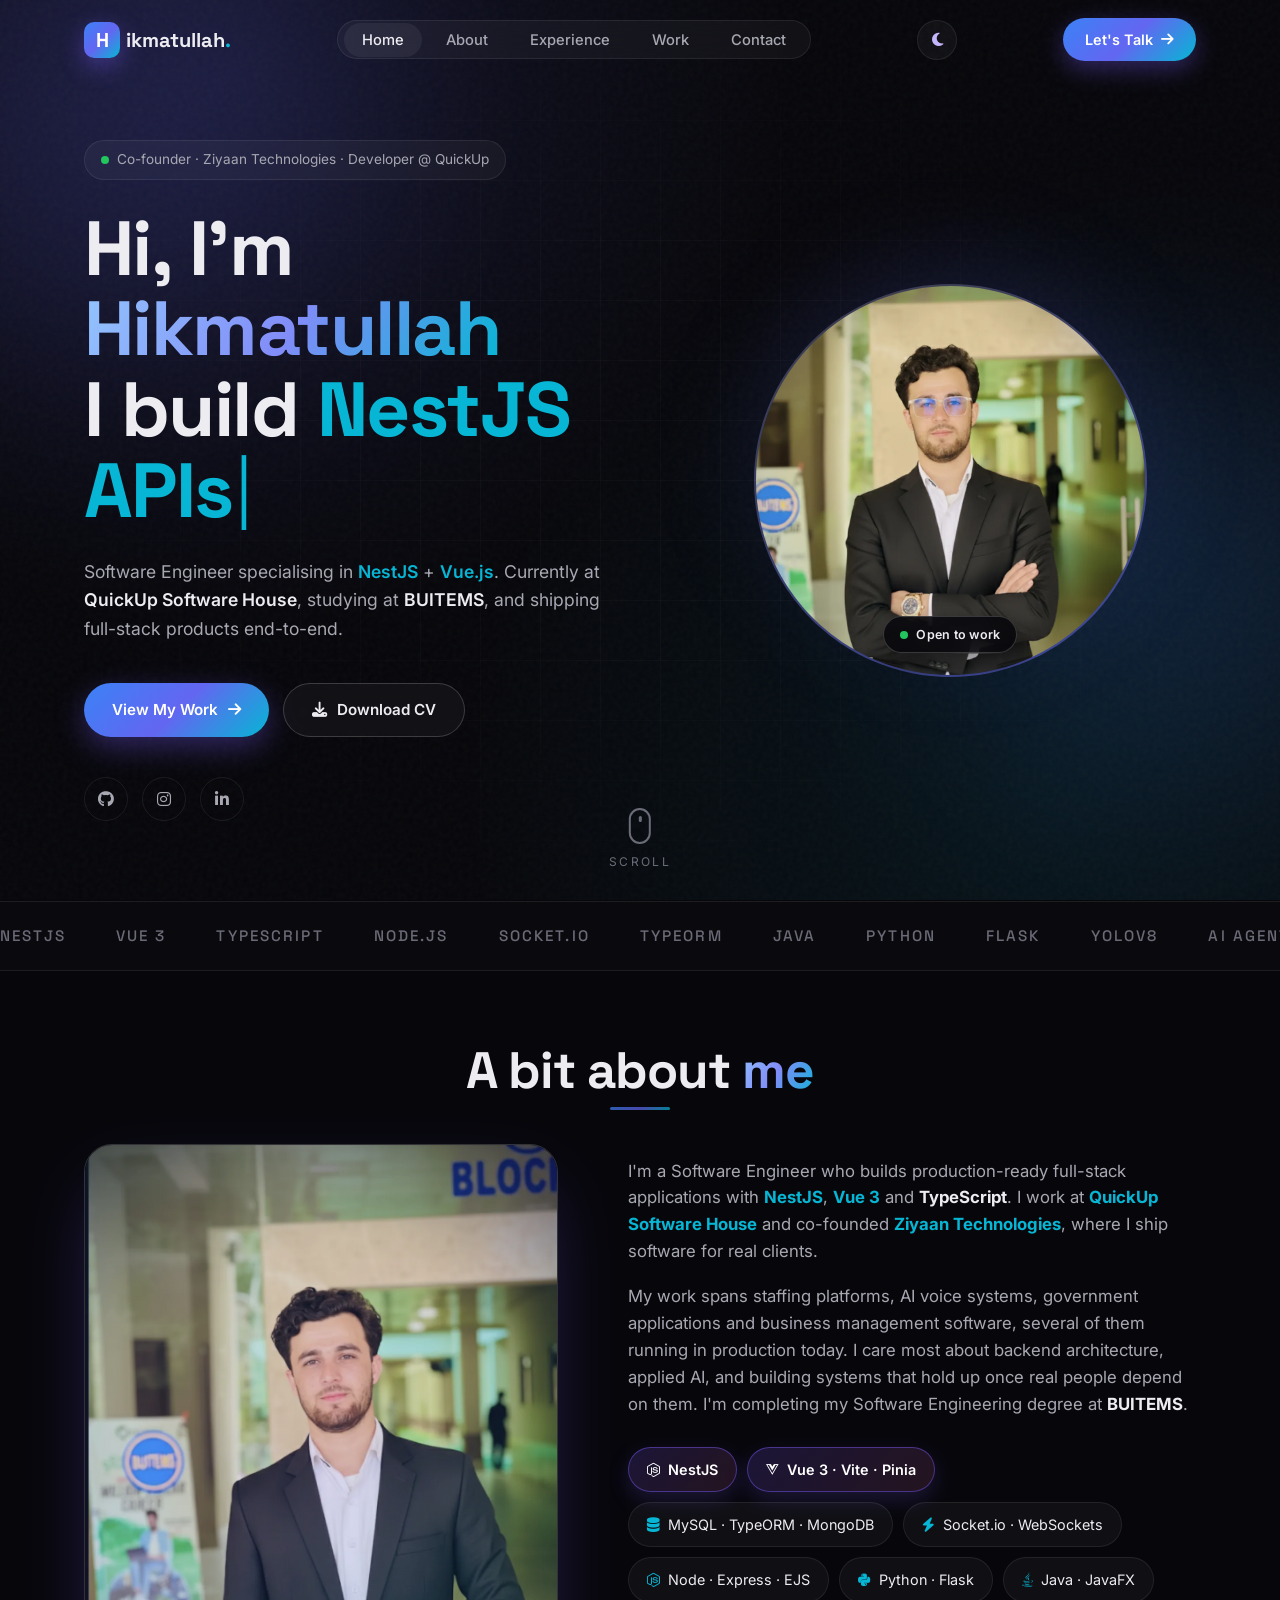
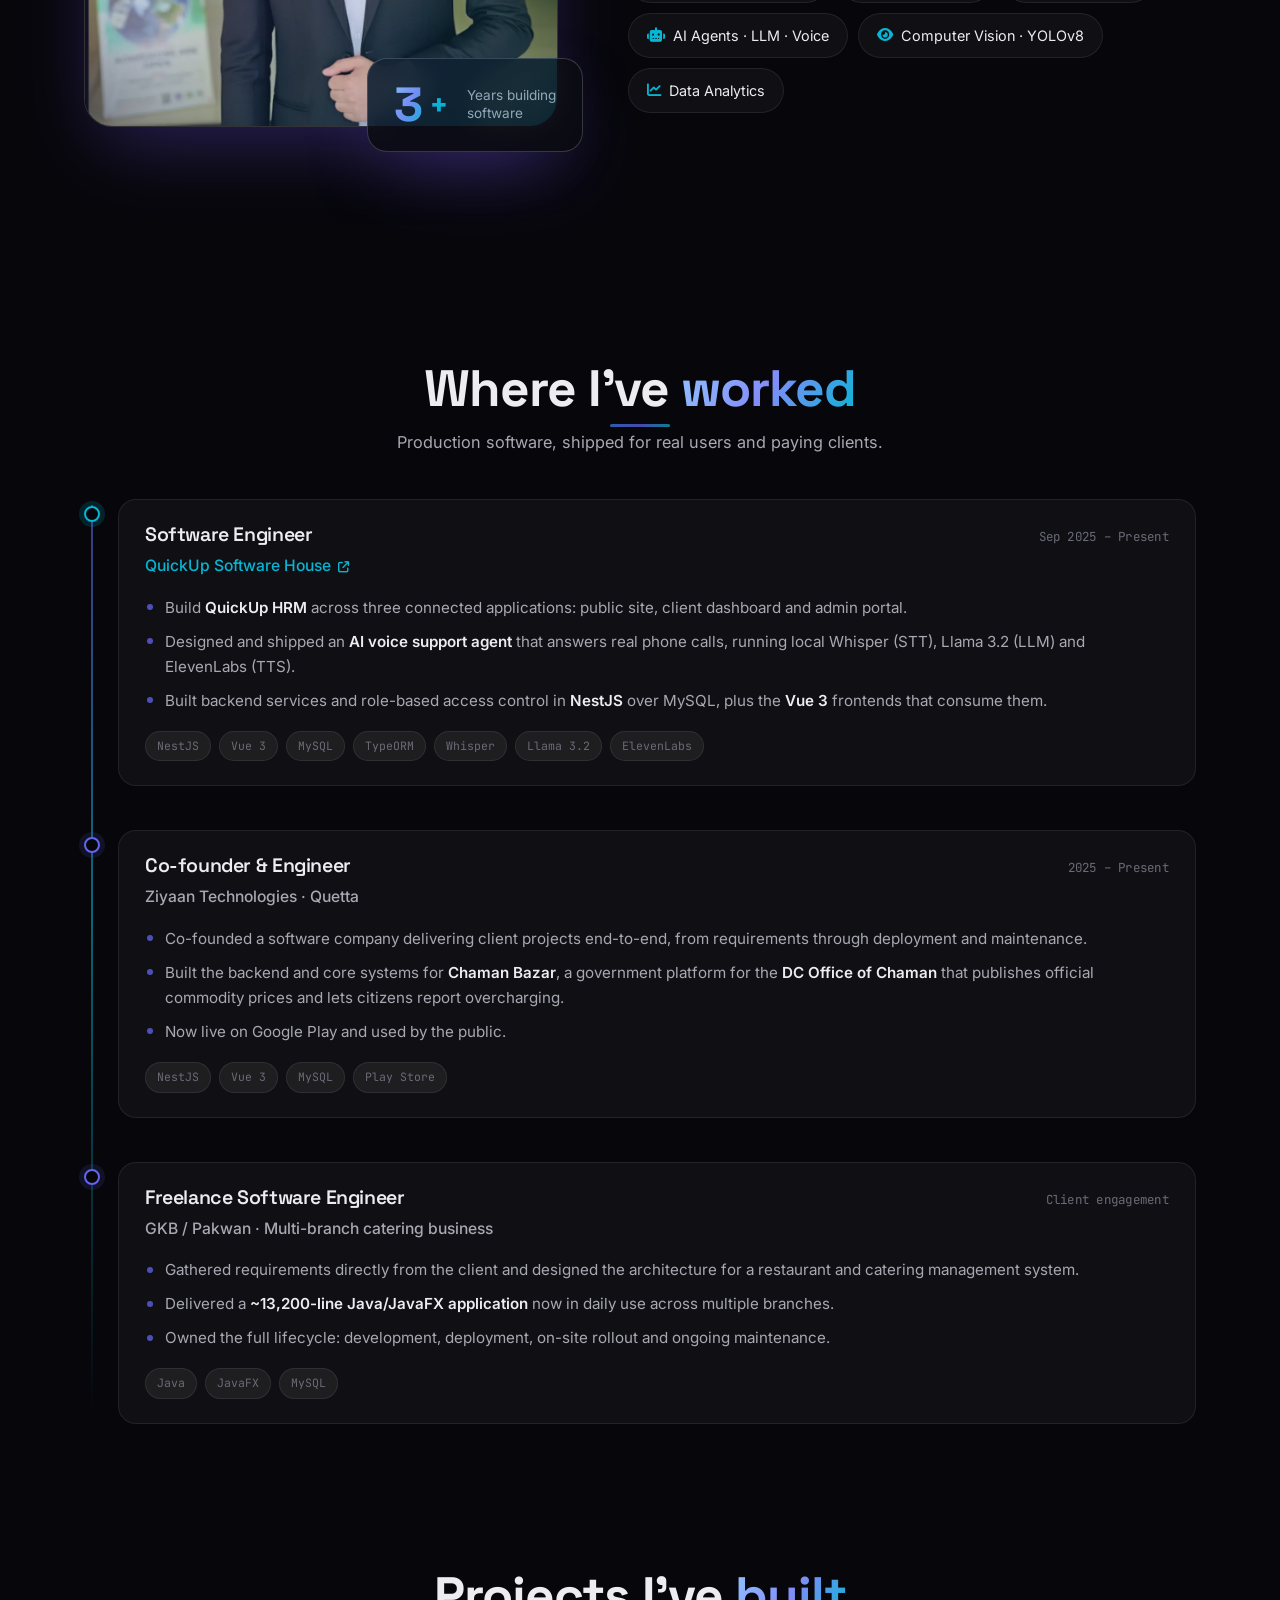
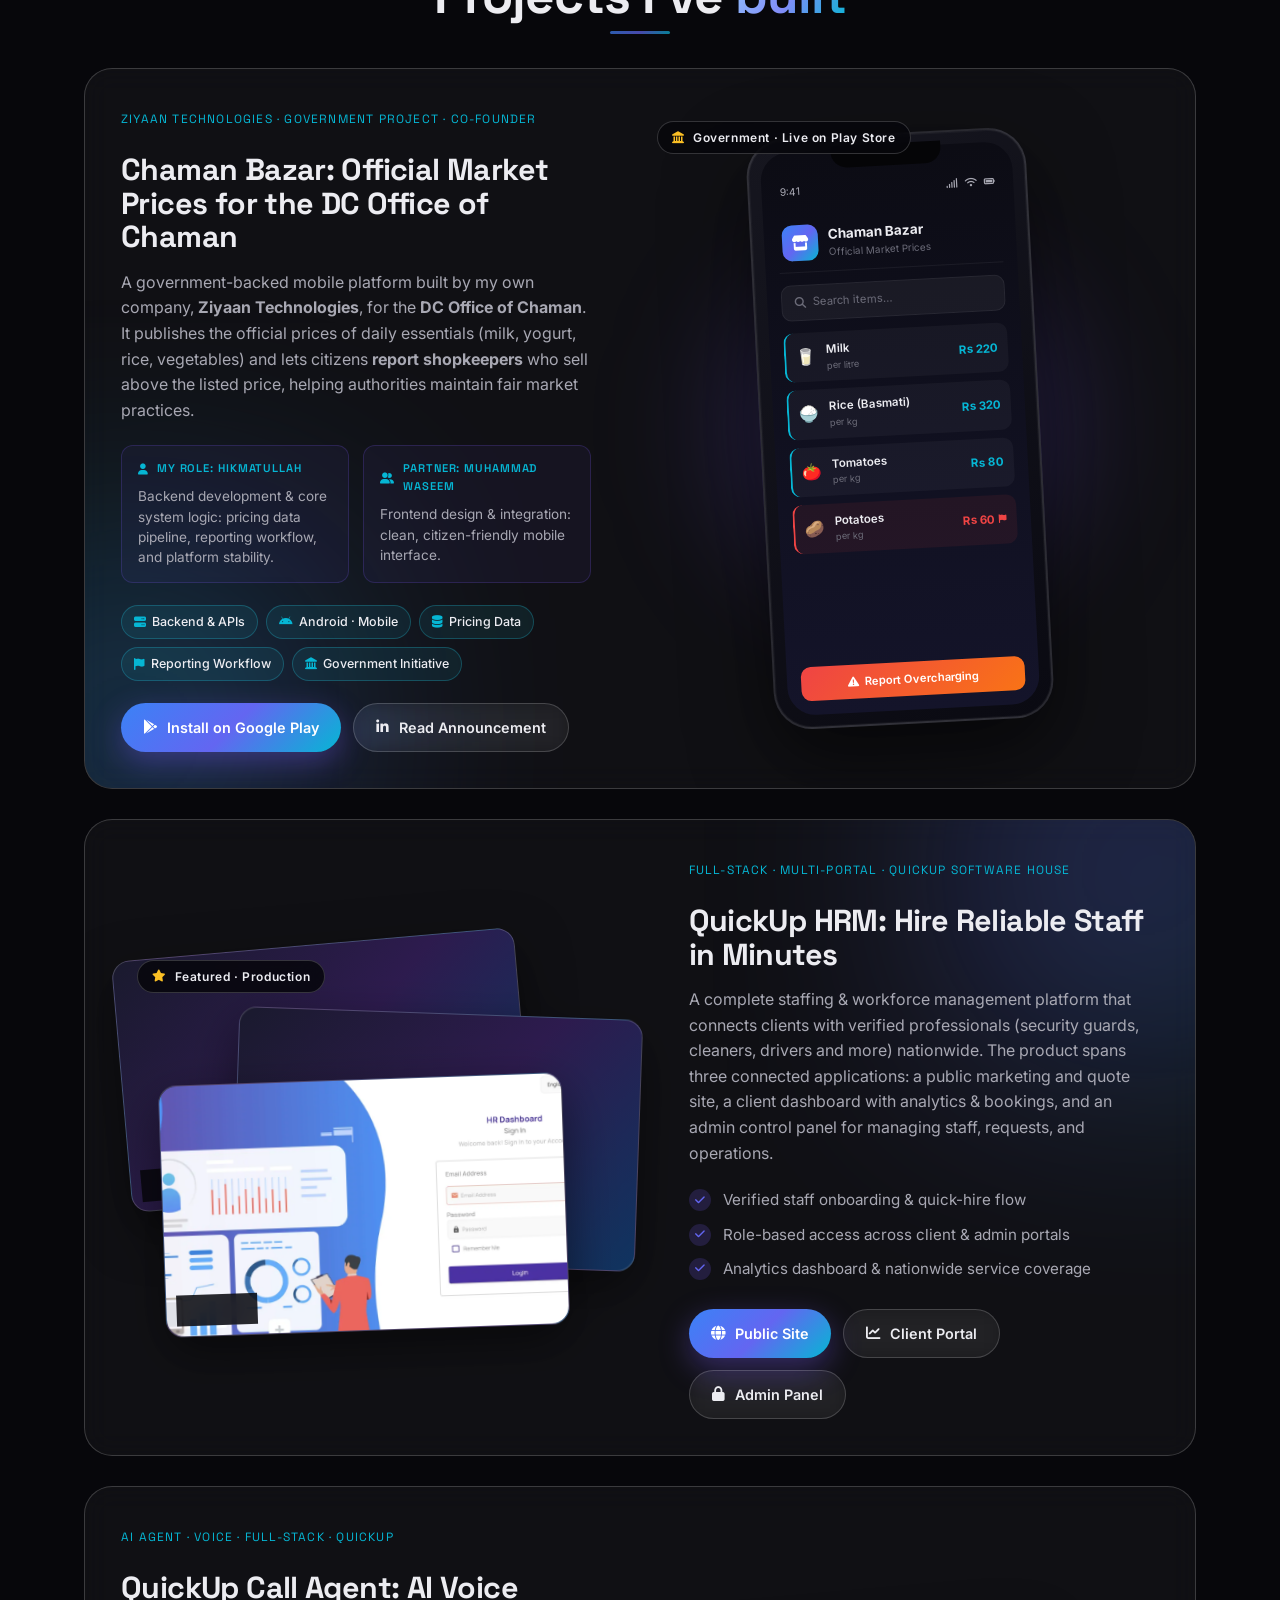
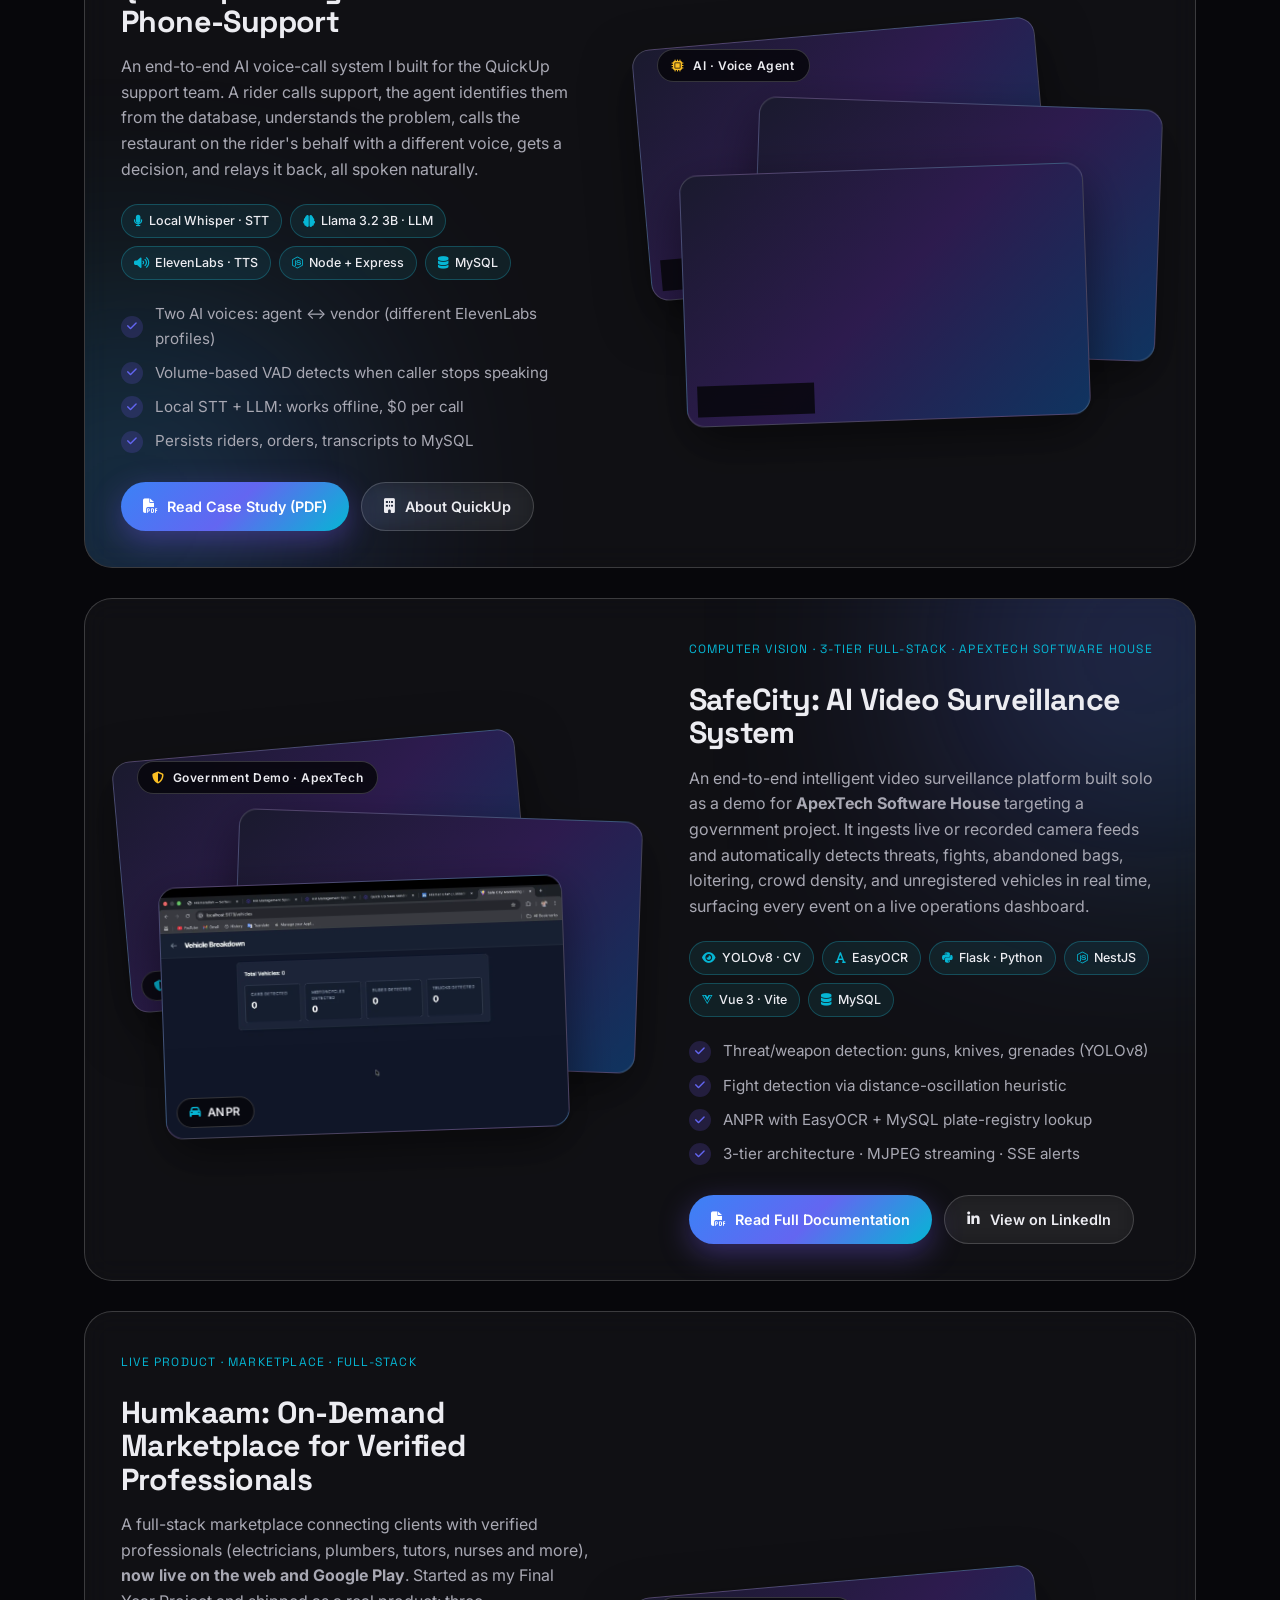
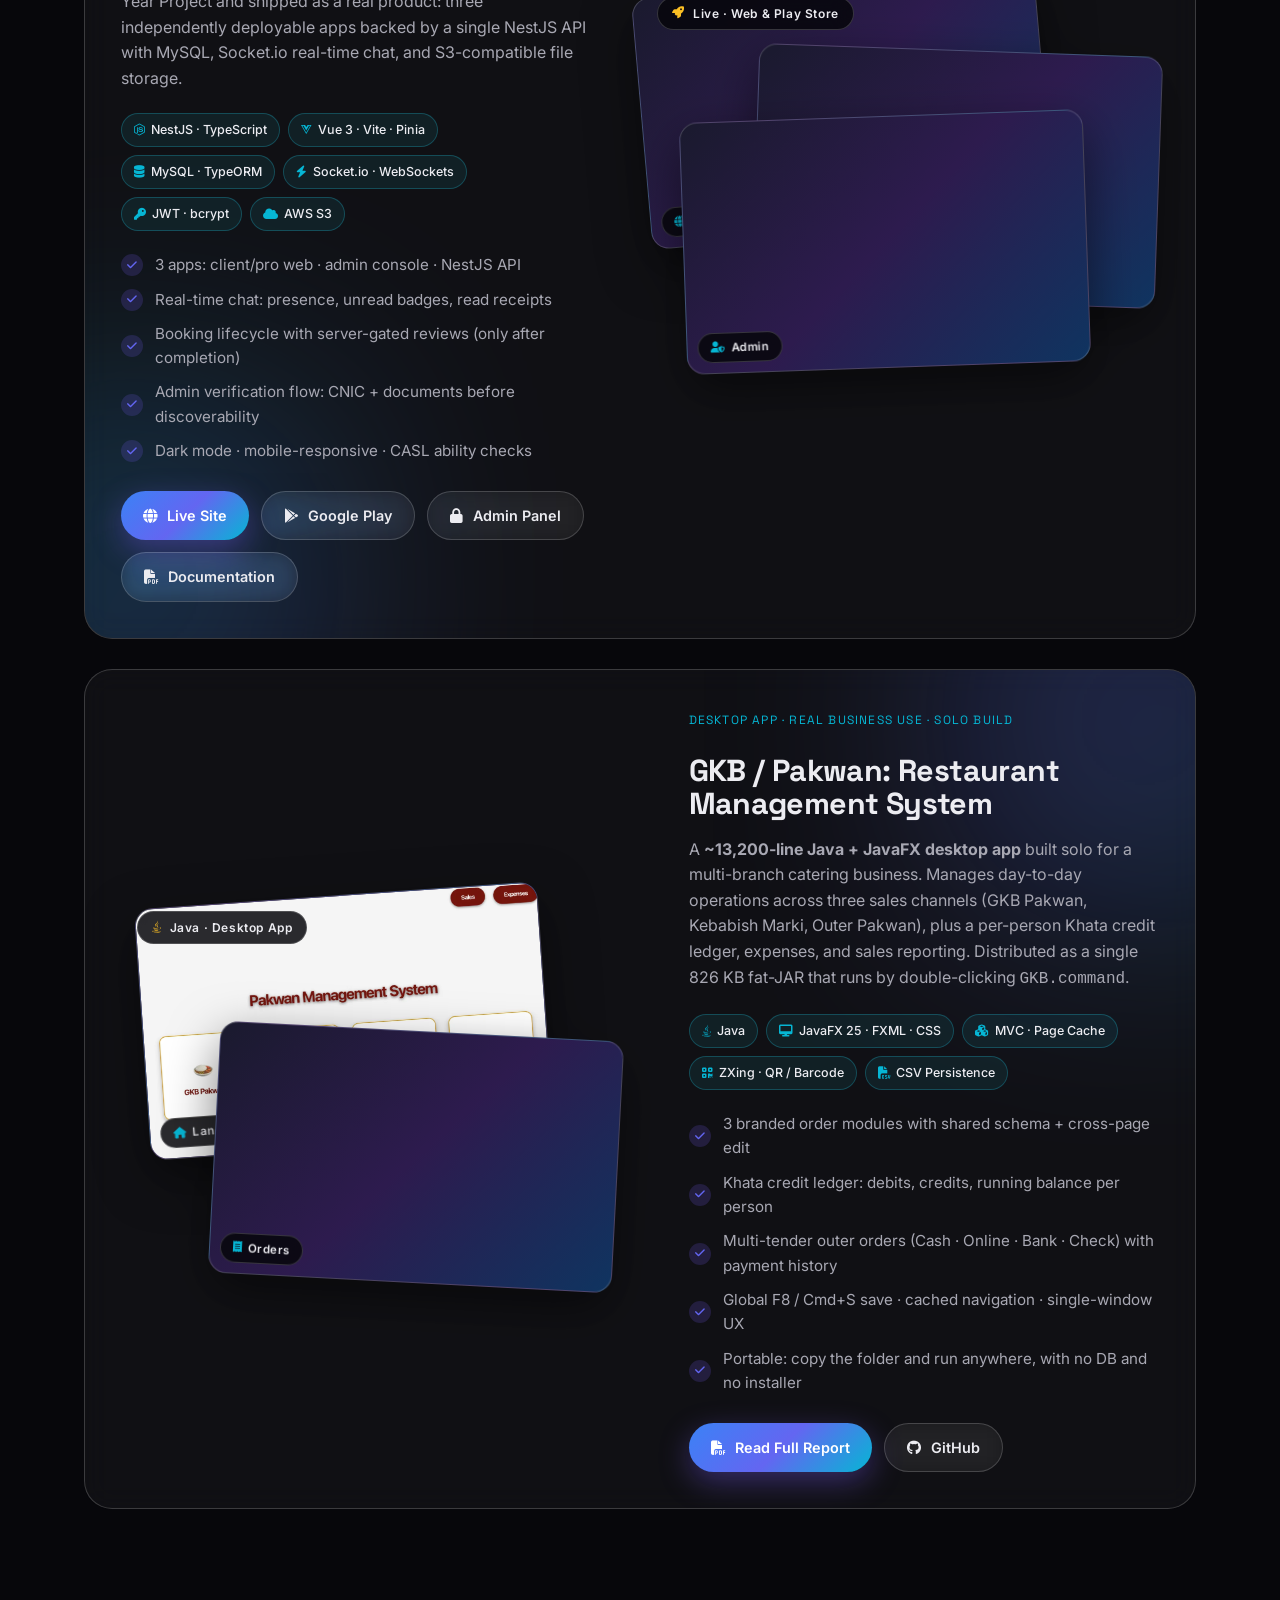
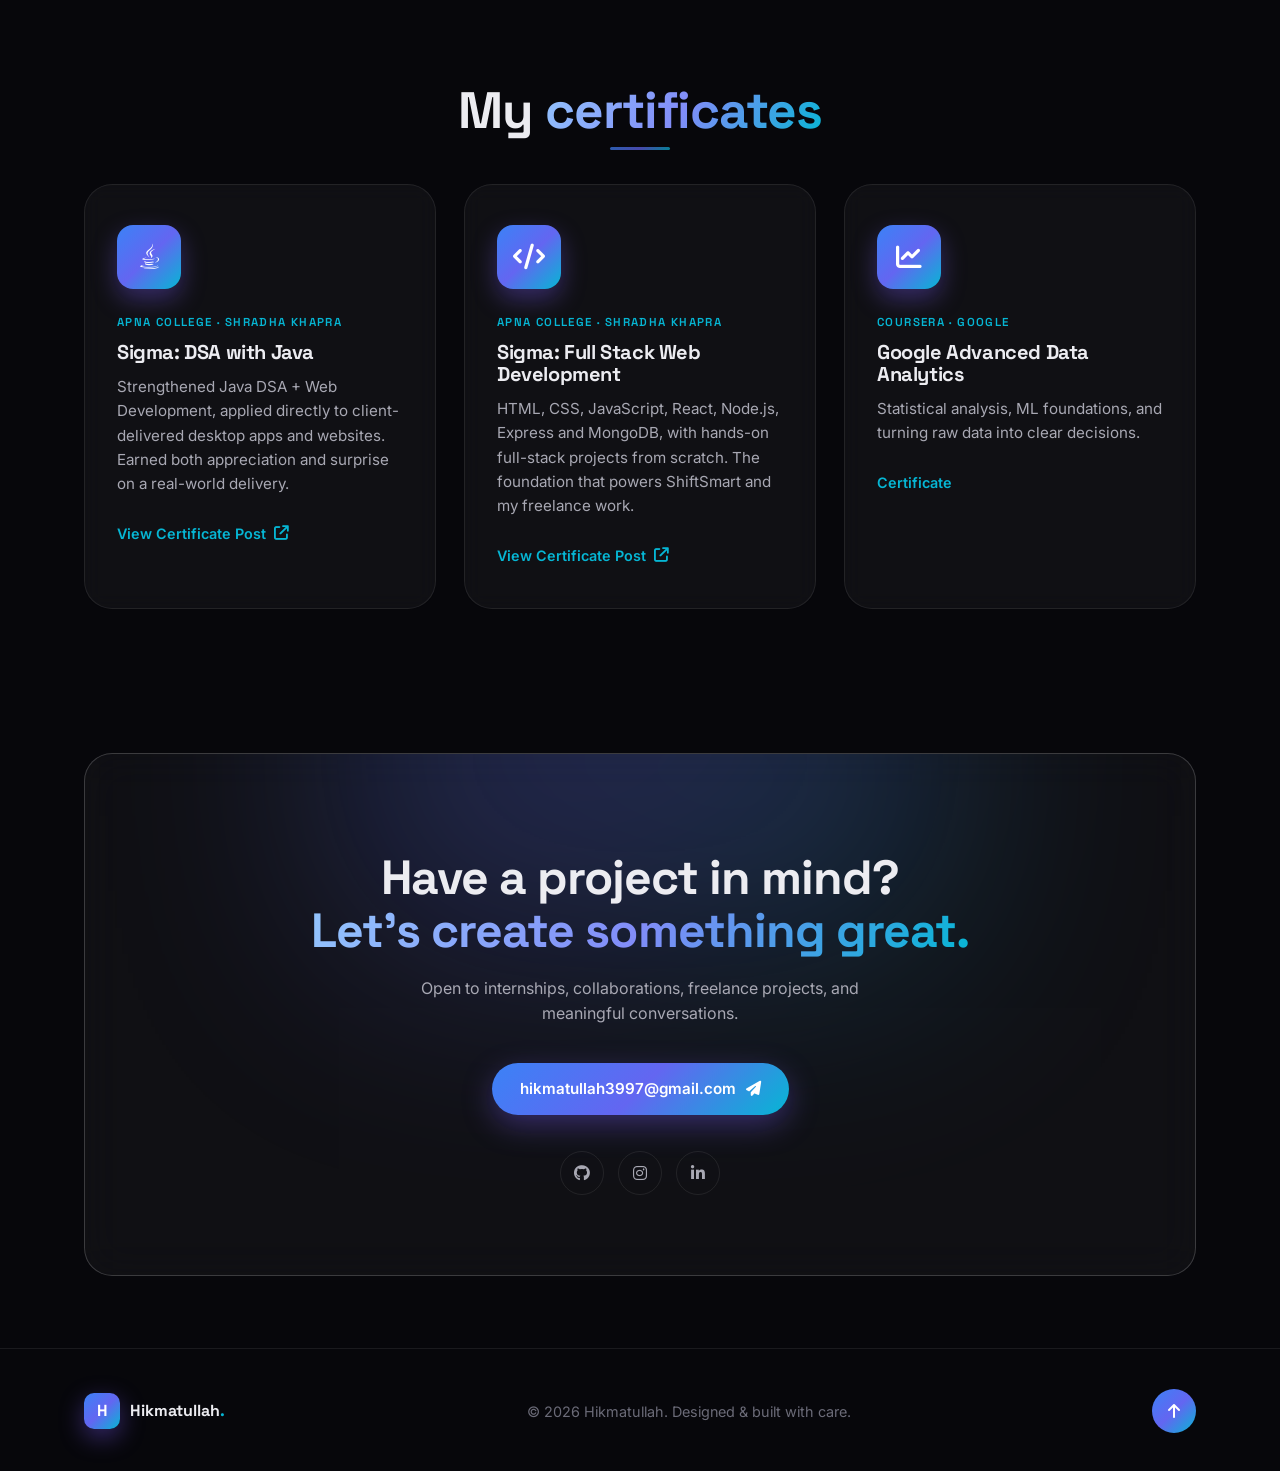
==== commit c5802c0a: "UI changes and experence section added" ====
--- a/index.html
+++ b/index.html
@@ -3,10 +3,29 @@
 <head>
     <meta charset="UTF-8" />
     <meta name="viewport" content="width=device-width, initial-scale=1.0" />
-    <title>Hikmatullah</title>
-    <meta name="description" content="Portfolio of Hikmatullah — Software Engineering student at BUITEMS, building beautiful, performant web experiences." />
-
-    <!-- Favicon — profile photo -->
+    <title>Hikmatullah | Software Engineer · NestJS, Vue 3, TypeScript</title>
+    <meta name="description" content="Software Engineer building production systems with NestJS, Node.js, Vue 3 and TypeScript. Developer at QuickUp Software House and co-founder of Ziyaan Technologies, shipping HRM platforms, AI voice agents and government applications." />
+    <link rel="canonical" href="https://hikmatullah3997.github.io/Mywebsite/" />
+
+    <!-- Enable motion styles only when JS is running, so the page still
+         renders for crawlers, AI screeners and no-JS visitors. -->
+    <script>document.documentElement.className += ' js';</script>
+
+    <!-- Social preview -->
+    <meta property="og:type" content="website" />
+    <meta property="og:url" content="https://hikmatullah3997.github.io/Mywebsite/" />
+    <meta property="og:title" content="Hikmatullah | Software Engineer" />
+    <meta property="og:description" content="I build production software that solves real problems. Software Engineer specialising in NestJS, Node.js, Vue 3 and TypeScript." />
+    <meta property="og:image" content="https://hikmatullah3997.github.io/Mywebsite/images/og-cover.jpg" />
+    <meta property="og:image:width" content="1200" />
+    <meta property="og:image:height" content="630" />
+    <meta property="og:image:alt" content="Hikmatullah, Software Engineer" />
+    <meta name="twitter:card" content="summary_large_image" />
+    <meta name="twitter:title" content="Hikmatullah | Software Engineer" />
+    <meta name="twitter:description" content="I build production software that solves real problems. Software Engineer specialising in NestJS, Node.js, Vue 3 and TypeScript." />
+    <meta name="twitter:image" content="https://hikmatullah3997.github.io/Mywebsite/images/og-cover.jpg" />
+
+    <!-- Favicon: profile photo -->
     <link rel="icon" type="image/png" sizes="32x32" href="./images/favicon-32.png" />
     <link rel="icon" type="image/png" sizes="64x64" href="./images/favicon-64.png" />
     <link rel="apple-touch-icon" href="./images/apple-touch-icon.png" />
@@ -25,6 +44,7 @@
         <div class="grid-overlay"></div>
     </div>
 
+
     <!-- Loader -->
     <div class="loader" id="loader">
         <div class="loader-inner">
@@ -44,8 +64,8 @@
                 <ul class="nav-links" id="navLinks">
                     <li><a href="#home" class="nav-link">Home</a></li>
                     <li><a href="#about" class="nav-link">About</a></li>
+                    <li><a href="#experience" class="nav-link">Experience</a></li>
                     <li><a href="#portfolio" class="nav-link">Work</a></li>
-                    <li><a href="#services" class="nav-link">Certificates</a></li>
                     <li><a href="#contact" class="nav-link">Contact</a></li>
                 </ul>
                 <button class="theme-toggle" id="themeToggle" aria-label="Toggle dark/light mode" title="Toggle theme">
@@ -70,7 +90,7 @@
                 <h1 class="hero-title">
                     <span class="line reveal-line"><span>Hi, I'm</span></span>
                     <span class="line reveal-line"><span class="gradient-text">Hikmatullah</span></span>
-                    <span class="line reveal-line"><span>I build <span class="typed" id="typed"></span><span class="caret">|</span></span></span>
+                    <span class="line reveal-line"><span>I build <span class="typed" id="typed">NestJS APIs</span><span class="caret">|</span></span></span>
                 </h1>
                 <p class="hero-desc reveal">
                     Software Engineer specialising in
@@ -136,44 +156,26 @@
                         <img src="./images/profile/hikmatullah-img.webp" alt="About Hikmatullah" loading="lazy" decoding="async" />
                     </div>
                     <div class="about-experience">
-                        <span class="exp-num" data-count="3">0</span><span>+</span>
-                        <span class="exp-label">Years of<br/>learning</span>
+                        <span class="exp-num" data-count="3">3</span><span>+</span>
+                        <span class="exp-label">Years building<br/>software</span>
                     </div>
                 </div>
 
                 <div class="about-text reveal">
                     <p>
-                        Hello! I'm <strong>Hikmatullah</strong>, a Software Engineer specialising in
-                        <strong style="color:var(--accent);">NestJS</strong> on the backend and
-                        <strong style="color:var(--accent);">Vue.js (Vue 3)</strong> on the frontend —
-                        the stack I use to ship full-stack products end-to-end. I'm currently pursuing
-                        my Software Engineering degree at <strong>BUITEMS</strong>.
-                    </p>
-                    <p>
-                        I'm a <strong>co-founder of <span style="color:var(--accent);">Ziyaan Technologies</span></strong>,
-                        where my partner Muhammad Waseem and I build software for clients —
-                        most recently <strong>Chaman Bazar</strong>, a government initiative for the
-                        DC Office of Chaman that lets citizens see official commodity prices and
-                        report overcharging shopkeepers. Now live on Google Play.
-                    </p>
-                    <p>
-                        For the past <strong>6 months</strong> I've also been working at
-                        <strong><a href="https://quickup.uk/" target="_blank" rel="noopener" style="color:var(--accent);text-decoration:none;">QuickUp Software House</a></strong>,
-                        contributing to real-world products like the <strong>QuickUp HRM</strong> staffing
-                        platform and an <strong>AI voice-call agent</strong> for the support team —
-                        built end-to-end with local Whisper (STT), Llama 3.2 (LLM), and ElevenLabs (TTS).
-                    </p>
-                    <p>
-                        I've also built end-to-end systems on the side — <strong>Humkaam</strong>,
-                        my Final Year Project, is a 3-app marketplace (NestJS + Vue 3 + MySQL) with
-                        real-time chat and booking flows, and <strong>SafeCity</strong> is an AI
-                        video-surveillance platform with YOLOv8 threat detection and ANPR, prepared
-                        as a government-project demo for <strong>ApexTech Software House</strong>.
-                    </p>
-                    <p>
-                        Beyond development I'm exploring <strong>Data Analytics</strong>, aiming to become a skilled
-                        analyst and problem solver. I love coding, learning new technologies, and turning ideas into real
-                        projects.
+                        I'm a Software Engineer who builds production-ready full-stack applications with
+                        <strong style="color:var(--accent);">NestJS</strong>,
+                        <strong style="color:var(--accent);">Vue 3</strong> and <strong>TypeScript</strong>.
+                        I work at <strong><a href="https://quickup.uk/" target="_blank" rel="noopener" style="color:var(--accent);text-decoration:none;">QuickUp Software House</a></strong>
+                        and co-founded <strong style="color:var(--accent);">Ziyaan Technologies</strong>,
+                        where I ship software for real clients.
+                    </p>
+                    <p>
+                        My work spans staffing platforms, AI voice systems, government applications and
+                        business management software, several of them running in production today. I care
+                        most about backend architecture, applied AI, and building systems that hold up once
+                        real people depend on them. I'm completing my Software Engineering degree at
+                        <strong>BUITEMS</strong>.
                     </p>
 
                     <div class="skills">
@@ -191,24 +193,76 @@
                 </div>
             </div>
 
-            <!-- Stats -->
-            <div class="stats reveal">
-                <div class="stat">
-                    <span class="stat-num" data-count="6">0</span><span>+</span>
-                    <span class="stat-label">Months @ QuickUp</span>
-                </div>
-                <div class="stat">
-                    <span class="stat-num" data-count="15">0</span><span>+</span>
-                    <span class="stat-label">Projects Built</span>
-                </div>
-                <div class="stat">
-                    <span class="stat-num" data-count="10">0</span><span>+</span>
-                    <span class="stat-label">Technologies</span>
-                </div>
-                <div class="stat">
-                    <span class="stat-num" data-count="100">0</span><span>%</span>
-                    <span class="stat-label">Curiosity</span>
-                </div>
+        </div>
+    </section>
+
+    <!-- Experience -->
+    <section class="experience section" id="experience">
+        <div class="container">
+            <div class="section-head reveal">
+                <h2 class="section-title">Where I've <span class="gradient-text">worked</span></h2>
+                <p class="section-sub">Production software, shipped for real users and paying clients.</p>
+            </div>
+
+            <div class="timeline">
+
+                <article class="timeline-item reveal">
+                    <div class="timeline-dot"></div>
+                    <div class="timeline-body">
+                        <div class="timeline-top">
+                            <h3 class="timeline-role">Software Engineer</h3>
+                            <span class="timeline-period">Sep 2025 &ndash; Present</span>
+                        </div>
+                        <a class="timeline-org" href="https://quickup.uk/" target="_blank" rel="noopener">QuickUp Software House <i class="fas fa-arrow-up-right-from-square"></i></a>
+                        <ul class="timeline-points">
+                            <li>Build <strong>QuickUp HRM</strong> across three connected applications: public site, client dashboard and admin portal.</li>
+                            <li>Designed and shipped an <strong>AI voice support agent</strong> that answers real phone calls, running local Whisper (STT), Llama 3.2 (LLM) and ElevenLabs (TTS).</li>
+                            <li>Built backend services and role-based access control in <strong>NestJS</strong> over MySQL, plus the <strong>Vue 3</strong> frontends that consume them.</li>
+                        </ul>
+                        <div class="timeline-tags">
+                            <span>NestJS</span><span>Vue 3</span><span>MySQL</span><span>TypeORM</span><span>Whisper</span><span>Llama 3.2</span><span>ElevenLabs</span>
+                        </div>
+                    </div>
+                </article>
+
+                <article class="timeline-item reveal">
+                    <div class="timeline-dot"></div>
+                    <div class="timeline-body">
+                        <div class="timeline-top">
+                            <h3 class="timeline-role">Co-founder &amp; Engineer</h3>
+                            <span class="timeline-period">2025 &ndash; Present</span>
+                        </div>
+                        <span class="timeline-org timeline-org-plain">Ziyaan Technologies &middot; Quetta</span>
+                        <ul class="timeline-points">
+                            <li>Co-founded a software company delivering client projects end-to-end, from requirements through deployment and maintenance.</li>
+                            <li>Built the backend and core systems for <strong>Chaman Bazar</strong>, a government platform for the <strong>DC Office of Chaman</strong> that publishes official commodity prices and lets citizens report overcharging.</li>
+                            <li>Now live on Google Play and used by the public.</li>
+                        </ul>
+                        <div class="timeline-tags">
+                            <span>NestJS</span><span>Vue 3</span><span>MySQL</span><span>Play Store</span>
+                        </div>
+                    </div>
+                </article>
+
+                <article class="timeline-item reveal">
+                    <div class="timeline-dot"></div>
+                    <div class="timeline-body">
+                        <div class="timeline-top">
+                            <h3 class="timeline-role">Freelance Software Engineer</h3>
+                            <span class="timeline-period">Client engagement</span>
+                        </div>
+                        <span class="timeline-org timeline-org-plain">GKB / Pakwan &middot; Multi-branch catering business</span>
+                        <ul class="timeline-points">
+                            <li>Gathered requirements directly from the client and designed the architecture for a restaurant and catering management system.</li>
+                            <li>Delivered a <strong>~13,200-line Java/JavaFX application</strong> now in daily use across multiple branches.</li>
+                            <li>Owned the full lifecycle: development, deployment, on-site rollout and ongoing maintenance.</li>
+                        </ul>
+                        <div class="timeline-tags">
+                            <span>Java</span><span>JavaFX</span><span>MySQL</span>
+                        </div>
+                    </div>
+                </article>
+
             </div>
         </div>
     </section>
@@ -256,24 +310,24 @@
 
                 <div class="featured-info">
                     <span class="tag">Ziyaan Technologies · Government Project · Co-founder</span>
-                    <h3>Chaman Bazar — Official Market Prices for the DC Office of Chaman</h3>
+                    <h3>Chaman Bazar: Official Market Prices for the DC Office of Chaman</h3>
                     <p>
                         A government-backed mobile platform built by my own company,
                         <strong>Ziyaan Technologies</strong>, for the
                         <strong>DC Office of Chaman</strong>. It publishes the official prices of
-                        daily essentials — milk, yogurt, rice, vegetables — and lets citizens
+                        daily essentials (milk, yogurt, rice, vegetables) and lets citizens
                         <strong>report shopkeepers</strong> who sell above the listed price, helping
                         authorities maintain fair market practices.
                     </p>
 
                     <div class="role-split">
                         <div class="role">
-                            <span class="role-label"><i class="fas fa-user"></i> My role — Hikmatullah</span>
-                            <span class="role-value">Backend development & core system logic — pricing data pipeline, reporting workflow, and platform stability.</span>
+                            <span class="role-label"><i class="fas fa-user"></i> My role: Hikmatullah</span>
+                            <span class="role-value">Backend development & core system logic: pricing data pipeline, reporting workflow, and platform stability.</span>
                         </div>
                         <div class="role">
-                            <span class="role-label"><i class="fas fa-user-group"></i> Partner — Muhammad Waseem</span>
-                            <span class="role-value">Frontend design & integration — clean, citizen-friendly mobile interface.</span>
+                            <span class="role-label"><i class="fas fa-user-group"></i> Partner: Muhammad Waseem</span>
+                            <span class="role-value">Frontend design & integration: clean, citizen-friendly mobile interface.</span>
                         </div>
                     </div>
 
@@ -315,10 +369,10 @@
                 </div>
                 <div class="featured-info">
                     <span class="tag">Full-Stack · Multi-Portal · QuickUp Software House</span>
-                    <h3>QuickUp HRM — Hire Reliable Staff in Minutes</h3>
+                    <h3>QuickUp HRM: Hire Reliable Staff in Minutes</h3>
                     <p>
                         A complete staffing & workforce management platform that connects clients with
-                        verified professionals — security guards, cleaners, drivers and more —
+                        verified professionals (security guards, cleaners, drivers and more)
                         nationwide. The product spans three connected applications: a public marketing
                         and quote site, a client dashboard with analytics & bookings, and an admin
                         control panel for managing staff, requests, and operations.
@@ -346,12 +400,12 @@
             <article class="portfolio-featured reverse reveal">
                 <div class="featured-info">
                     <span class="tag">AI Agent · Voice · Full-Stack · QuickUp</span>
-                    <h3>QuickUp Call Agent — AI Voice Phone-Support</h3>
+                    <h3>QuickUp Call Agent: AI Voice Phone-Support</h3>
                     <p>
                         An end-to-end AI voice-call system I built for the QuickUp support team.
                         A rider calls support, the agent identifies them from the database, understands
                         the problem, calls the restaurant on the rider's behalf with a different voice,
-                        gets a decision, and relays it back — all spoken naturally.
+                        gets a decision, and relays it back, all spoken naturally.
                     </p>
 
                     <div class="tech-pills">
@@ -363,9 +417,9 @@
                     </div>
 
                     <ul class="featured-points">
-                        <li><i class="fas fa-check"></i> Two AI voices — agent ↔ vendor (different ElevenLabs profiles)</li>
+                        <li><i class="fas fa-check"></i> Two AI voices: agent ↔ vendor (different ElevenLabs profiles)</li>
                         <li><i class="fas fa-check"></i> Volume-based VAD detects when caller stops speaking</li>
-                        <li><i class="fas fa-check"></i> Local STT + LLM — works offline, $0 per call</li>
+                        <li><i class="fas fa-check"></i> Local STT + LLM: works offline, $0 per call</li>
                         <li><i class="fas fa-check"></i> Persists riders, orders, transcripts to MySQL</li>
                     </ul>
 
@@ -381,15 +435,15 @@
 
                 <div class="featured-collage stack">
                     <div class="collage-stack-item s1">
-                        <img src="./images/call-agent/callagent.webp" alt="Call Agent — Lobby" loading="lazy" decoding="async" />
+                        <img src="./images/call-agent/callagent.webp" alt="Call Agent Lobby" loading="lazy" decoding="async" />
                         <span class="collage-tag"><i class="fas fa-headset"></i> Lobby</span>
                     </div>
                     <div class="collage-stack-item s2">
-                        <img src="./images/call-agent/callagent2ndimg.webp" alt="Call Agent — In Call" loading="lazy" decoding="async" />
+                        <img src="./images/call-agent/callagent2ndimg.webp" alt="Call Agent In Call" loading="lazy" decoding="async" />
                         <span class="collage-tag"><i class="fas fa-phone-volume"></i> In Call</span>
                     </div>
                     <div class="collage-stack-item s3">
-                        <img src="./images/call-agent/callagent3edimg.webp" alt="Call Agent — Vendor Call" loading="lazy" decoding="async" />
+                        <img src="./images/call-agent/callagent3edimg.webp" alt="Call Agent Vendor Call" loading="lazy" decoding="async" />
                         <span class="collage-tag"><i class="fas fa-store"></i> Vendor Call</span>
                     </div>
                     <div class="featured-badge"><i class="fas fa-microchip"></i> AI · Voice Agent</div>
@@ -416,13 +470,13 @@
 
                 <div class="featured-info">
                     <span class="tag">Computer Vision · 3-Tier Full-Stack · ApexTech Software House</span>
-                    <h3>SafeCity — AI Video Surveillance System</h3>
+                    <h3>SafeCity: AI Video Surveillance System</h3>
                     <p>
                         An end-to-end intelligent video surveillance platform built solo as a demo
                         for <strong>ApexTech Software House</strong> targeting a government project.
                         It ingests live or recorded camera feeds and automatically detects threats,
                         fights, abandoned bags, loitering, crowd density, and unregistered vehicles
-                        in real time — surfacing every event on a live operations dashboard.
+                        in real time, surfacing every event on a live operations dashboard.
                     </p>
 
                     <div class="tech-pills">
@@ -435,7 +489,7 @@
                     </div>
 
                     <ul class="featured-points">
-                        <li><i class="fas fa-check"></i> Threat/weapon detection — guns, knives, grenades (YOLOv8)</li>
+                        <li><i class="fas fa-check"></i> Threat/weapon detection: guns, knives, grenades (YOLOv8)</li>
                         <li><i class="fas fa-check"></i> Fight detection via distance-oscillation heuristic</li>
                         <li><i class="fas fa-check"></i> ANPR with EasyOCR + MySQL plate-registry lookup</li>
                         <li><i class="fas fa-check"></i> 3-tier architecture · MJPEG streaming · SSE alerts</li>
@@ -455,13 +509,14 @@
             <!-- Featured project 4: Humkaam (FYP) -->
             <article class="portfolio-featured reverse reveal">
                 <div class="featured-info">
-                    <span class="tag">Final Year Project · Marketplace · Full-Stack</span>
-                    <h3>Humkaam — On-Demand Marketplace for Verified Professionals</h3>
-                    <p>
-                        My <strong>Final Year Project</strong> — a full-stack marketplace connecting
-                        clients with verified professionals (electricians, plumbers, tutors, nurses
-                        and more). Three independently deployable apps backed by a single NestJS API
-                        with MySQL, Socket.io real-time chat, and S3-compatible file storage.
+                    <span class="tag">Live Product · Marketplace · Full-Stack</span>
+                    <h3>Humkaam: On-Demand Marketplace for Verified Professionals</h3>
+                    <p>
+                        A full-stack marketplace connecting clients with verified professionals
+                        (electricians, plumbers, tutors, nurses and more), <strong>now live on the
+                        web and Google Play</strong>. Started as my Final Year Project and shipped
+                        as a real product: three independently deployable apps backed by a single
+                        NestJS API with MySQL, Socket.io real-time chat, and S3-compatible file storage.
                     </p>
 
                     <div class="tech-pills">
@@ -475,18 +530,24 @@
 
                     <ul class="featured-points">
                         <li><i class="fas fa-check"></i> 3 apps: client/pro web · admin console · NestJS API</li>
-                        <li><i class="fas fa-check"></i> Real-time chat — presence, unread badges, read receipts</li>
+                        <li><i class="fas fa-check"></i> Real-time chat: presence, unread badges, read receipts</li>
                         <li><i class="fas fa-check"></i> Booking lifecycle with server-gated reviews (only after completion)</li>
-                        <li><i class="fas fa-check"></i> Admin verification flow — CNIC + documents before discoverability</li>
+                        <li><i class="fas fa-check"></i> Admin verification flow: CNIC + documents before discoverability</li>
                         <li><i class="fas fa-check"></i> Dark mode · mobile-responsive · CASL ability checks</li>
                     </ul>
 
                     <div class="featured-links">
-                        <a href="./docs/Humkaam_Project_Documentation.pdf" target="_blank" rel="noopener" class="btn btn-primary magnetic">
-                            <i class="fas fa-file-pdf"></i> <span>Read Full Documentation</span>
-                        </a>
-                        <a href="https://github.com/hikmatullah3997" target="_blank" rel="noopener" class="btn btn-ghost magnetic">
-                            <i class="fab fa-github"></i> <span>GitHub</span>
+                        <a href="https://www.humkaam.com/" target="_blank" rel="noopener" class="btn btn-primary magnetic">
+                            <i class="fas fa-globe"></i> <span>Live Site</span>
+                        </a>
+                        <a href="https://play.google.com/store/apps/details?id=com.humkaam.app" target="_blank" rel="noopener" class="btn btn-ghost magnetic">
+                            <i class="fab fa-google-play"></i> <span>Google Play</span>
+                        </a>
+                        <a href="https://admin.humkaam.com/auth/login" target="_blank" rel="noopener" class="btn btn-ghost magnetic">
+                            <i class="fas fa-lock"></i> <span>Admin Panel</span>
+                        </a>
+                        <a href="./docs/Humkaam_Project_Documentation.pdf" target="_blank" rel="noopener" class="btn btn-ghost magnetic">
+                            <i class="fas fa-file-pdf"></i> <span>Documentation</span>
                         </a>
                     </div>
                 </div>
@@ -504,7 +565,7 @@
                         <img src="./images/humkam/humkamadmin.webp" alt="Humkaam Admin Console" loading="lazy" decoding="async" />
                         <span class="collage-tag"><i class="fas fa-user-shield"></i> Admin</span>
                     </div>
-                    <div class="featured-badge"><i class="fas fa-graduation-cap"></i> Final Year Project</div>
+                    <div class="featured-badge"><i class="fas fa-rocket"></i> Live · Web &amp; Play Store</div>
                 </div>
             </article>
 
@@ -512,11 +573,11 @@
             <article class="portfolio-featured reveal">
                 <div class="featured-collage stack two">
                     <div class="collage-stack-item s1">
-                        <img src="./images/gkb/GKB1.webp" alt="GKB Pakwan — Entry" loading="lazy" decoding="async" />
+                        <img src="./images/gkb/GKB1.webp" alt="GKB Pakwan Entry" loading="lazy" decoding="async" />
                         <span class="collage-tag"><i class="fas fa-house"></i> Landing</span>
                     </div>
                     <div class="collage-stack-item s3">
-                        <img src="./images/gkb/GKB2.webp" alt="GKB Pakwan — Module" loading="lazy" decoding="async" />
+                        <img src="./images/gkb/GKB2.webp" alt="GKB Pakwan Module" loading="lazy" decoding="async" />
                         <span class="collage-tag"><i class="fas fa-receipt"></i> Orders</span>
                     </div>
                     <div class="featured-badge"><i class="fab fa-java"></i> Java · Desktop App</div>
@@ -524,13 +585,13 @@
 
                 <div class="featured-info">
                     <span class="tag">Desktop App · Real Business Use · Solo Build</span>
-                    <h3>GKB / Pakwan — Restaurant Management System</h3>
+                    <h3>GKB / Pakwan: Restaurant Management System</h3>
                     <p>
                         A <strong>~13,200-line Java + JavaFX desktop app</strong> built solo for a
                         multi-branch catering business. Manages day-to-day operations across three
                         sales channels (GKB Pakwan, Kebabish Marki, Outer Pakwan), plus a per-person
                         Khata credit ledger, expenses, and sales reporting. Distributed as a single
-                        826 KB fat-JAR — runs by double-clicking <code>GKB.command</code>.
+                        826 KB fat-JAR that runs by double-clicking <code>GKB.command</code>.
                     </p>
 
                     <div class="tech-pills">
@@ -543,10 +604,10 @@
 
                     <ul class="featured-points">
                         <li><i class="fas fa-check"></i> 3 branded order modules with shared schema + cross-page edit</li>
-                        <li><i class="fas fa-check"></i> Khata credit ledger — debits, credits, running balance per person</li>
+                        <li><i class="fas fa-check"></i> Khata credit ledger: debits, credits, running balance per person</li>
                         <li><i class="fas fa-check"></i> Multi-tender outer orders (Cash · Online · Bank · Check) with payment history</li>
                         <li><i class="fas fa-check"></i> Global F8 / Cmd+S save · cached navigation · single-window UX</li>
-                        <li><i class="fas fa-check"></i> Portable: copy the folder, run anywhere — no DB, no installer</li>
+                        <li><i class="fas fa-check"></i> Portable: copy the folder and run anywhere, with no DB and no installer</li>
                     </ul>
 
                     <div class="featured-links">
@@ -560,52 +621,6 @@
                 </div>
             </article>
 
-            <div class="portfolio-grid">
-                <article class="portfolio-item tilt reveal">
-                    <div class="portfolio-img">
-                        <img src="./images/misc/image.webp" alt="Simon Says Game" loading="lazy" decoding="async" />
-                        <div class="portfolio-overlay">
-                            <a href="https://hikmatullah3997.github.io/Simon-says-Game/" target="_blank" rel="noopener" class="overlay-btn"><i class="fas fa-arrow-up-right-from-square"></i></a>
-                        </div>
-                    </div>
-                    <div class="portfolio-info">
-                        <span class="tag">Game · JS</span>
-                        <h3>Simon Says Game</h3>
-                        <p>A memory-based color sequence game that puts your brain on alert.</p>
-                        <a href="https://hikmatullah3997.github.io/Simon-says-Game/" target="_blank" rel="noopener" class="portfolio-link">Play Game <i class="fas fa-arrow-right"></i></a>
-                    </div>
-                </article>
-
-                <article class="portfolio-item tilt reveal">
-                    <div class="portfolio-img">
-                        <img src="./images/misc/image-copy.webp" alt="Spotify Clone" loading="lazy" decoding="async" />
-                        <div class="portfolio-overlay">
-                            <a href="https://hikmatullah3997.github.io/clone-of-spotify/" target="_blank" rel="noopener" class="overlay-btn"><i class="fas fa-arrow-up-right-from-square"></i></a>
-                        </div>
-                    </div>
-                    <div class="portfolio-info">
-                        <span class="tag">UI Clone · HTML/CSS</span>
-                        <h3>Spotify Interface</h3>
-                        <p>A pixel-aware Spotify clone built purely with HTML and CSS.</p>
-                        <a href="https://hikmatullah3997.github.io/clone-of-spotify/" target="_blank" rel="noopener" class="portfolio-link">View Project <i class="fas fa-arrow-right"></i></a>
-                    </div>
-                </article>
-
-                <article class="portfolio-item tilt reveal">
-                    <div class="portfolio-img">
-                        <img src="./images/misc/image-copy-2.webp" alt="Photography Site" loading="lazy" decoding="async" />
-                        <div class="portfolio-overlay">
-                            <a href="https://hikmatullah3997.github.io/Photograpy-css-project/" target="_blank" rel="noopener" class="overlay-btn"><i class="fas fa-arrow-up-right-from-square"></i></a>
-                        </div>
-                    </div>
-                    <div class="portfolio-info">
-                        <span class="tag">Landing · HTML/CSS</span>
-                        <h3>Photography</h3>
-                        <p>A clean responsive web page tailored for photographers.</p>
-                        <a href="https://hikmatullah3997.github.io/Photograpy-css-project/" target="_blank" rel="noopener" class="portfolio-link">View Project <i class="fas fa-arrow-right"></i></a>
-                    </div>
-                </article>
-            </div>
         </div>
     </section>
 
@@ -620,15 +635,15 @@
                 <a href="https://www.linkedin.com/feed/update/urn:li:activity:7418601980593426433/" target="_blank" rel="noopener" class="service-item reveal">
                     <div class="service-icon"><i class="fab fa-java"></i></div>
                     <span class="cert-issuer">Apna College · Shradha Khapra</span>
-                    <h3>Sigma — DSA with Java</h3>
-                    <p>Strengthened Java DSA + Web Development — applied directly to client-delivered desktop apps and websites. Earned both appreciation and surprise on a real-world delivery.</p>
+                    <h3>Sigma: DSA with Java</h3>
+                    <p>Strengthened Java DSA + Web Development, applied directly to client-delivered desktop apps and websites. Earned both appreciation and surprise on a real-world delivery.</p>
                     <span class="service-link">View Certificate Post <i class="fas fa-arrow-up-right-from-square"></i></span>
                 </a>
                 <a href="https://www.linkedin.com/posts/hikmat-ullah-975b34351_webdevelopment-fullstack-apnacollege-activity-7389484948233027584-DWAQ" target="_blank" rel="noopener" class="service-item reveal">
                     <div class="service-icon"><i class="fas fa-code"></i></div>
                     <span class="cert-issuer">Apna College · Shradha Khapra</span>
-                    <h3>Sigma — Full Stack Web Development</h3>
-                    <p>HTML, CSS, JavaScript, React, Node.js, Express and MongoDB — with hands-on full-stack projects from scratch. The foundation that powers ShiftSmart and my freelance work.</p>
+                    <h3>Sigma: Full Stack Web Development</h3>
+                    <p>HTML, CSS, JavaScript, React, Node.js, Express and MongoDB, with hands-on full-stack projects from scratch. The foundation that powers ShiftSmart and my freelance work.</p>
                     <span class="service-link">View Certificate Post <i class="fas fa-arrow-up-right-from-square"></i></span>
                 </a>
                 <div class="service-item reveal">
--- a/style.css
+++ b/style.css
@@ -1,5 +1,5 @@
 /* =========================================================
-   Hikmatullah — Portfolio
+   Hikmatullah - Portfolio
    Modern dark theme · glassmorphism · gradient mesh
    ========================================================= */
 
@@ -91,10 +91,10 @@
     z-index: 2;
 }
 
-.section { padding: 120px 0; }
+.section { padding: 72px 0; }
 
 .section-head {
-    margin-bottom: 70px;
+    margin-bottom: 44px;
     text-align: center;
 }
 
@@ -115,7 +115,7 @@
 }
 
 /* =========================================================
-   Background — gradient mesh + grid + orbs
+   Background - gradient mesh + grid + orbs
    ========================================================= */
 .bg-gradient {
     position: fixed;
@@ -150,7 +150,7 @@
         linear-gradient(180deg, rgba(7, 7, 11, 0.4), rgba(7, 7, 11, 0.7));
 }
 
-/* On mobile, save battery — hide the video, keep gradient + orbs */
+/* On mobile, save battery - hide the video, keep gradient + orbs */
 @media (max-width: 768px), (prefers-reduced-motion: reduce) {
     .bg-video { display: none; }
     .bg-video-overlay { display: none; }
@@ -186,8 +186,11 @@
 }
 
 /* =========================================================
-   Loader — minimal
+   Loader - minimal
    ========================================================= */
+/* Without JS nothing would ever remove this overlay, leaving a blank page. */
+html:not(.js) .loader { display: none !important; }
+
 .loader {
     position: fixed;
     inset: 0;
@@ -489,10 +492,12 @@
 }
 .hero-title .line > span {
     display: inline-block;
+}
+.js .hero-title .line > span {
     transform: translateY(110%);
     transition: transform 0.9s var(--ease);
 }
-.reveal-line.visible > span {
+.js .reveal-line.visible > span {
     transform: translateY(0);
 }
 .line:nth-child(2) > span { transition-delay: 0.1s; }
@@ -543,7 +548,7 @@
     transform: translateY(-3px);
 }
 
-/* Hero image — clean framed profile */
+/* Hero image - clean framed profile */
 .hero-image {
     display: flex;
     justify-content: center;
@@ -1041,7 +1046,7 @@
     z-index: 3;
 }
 
-/* Two-image variant — balanced offset so it doesn't look lopsided */
+/* Two-image variant - balanced offset so it doesn't look lopsided */
 .featured-collage.stack.two .collage-stack-item.s1 {
     top: 0; left: 4%;
     transform: rotate(-4deg);
@@ -1235,7 +1240,7 @@
 
 /* (mobile phone-mockup rules consolidated in the comprehensive mobile pass below) */
 
-/* ---- Role split (Chaman Bazar — co-founder credit) ---- */
+/* ---- Role split (Chaman Bazar - co-founder credit) ---- */
 .role-split {
     display: grid;
     grid-template-columns: 1fr 1fr;
@@ -1380,7 +1385,7 @@
     .portfolio-featured > .featured-info,
     .portfolio-featured.reverse > .featured-info { order: 2 !important; }
 
-    /* Stack collage — give it real height on mobile */
+    /* Stack collage - give it real height on mobile */
     .featured-collage.stack {
         display: block;
         height: auto;
@@ -1393,7 +1398,7 @@
         position: absolute;
     }
 
-    /* Phone mockup — perfectly centered, sized to fit the phone */
+    /* Phone mockup - perfectly centered, sized to fit the phone */
     .featured-collage.phone-mockup {
         aspect-ratio: auto;
         min-height: 460px;
@@ -1408,7 +1413,7 @@
         inset: 15%;
     }
 
-    /* Standard 3-image grid collage — keep as 2x2 grid */
+    /* Standard 3-image grid collage - keep as 2x2 grid */
     .featured-collage:not(.stack):not(.phone-mockup) {
         grid-template-columns: 1fr 1fr;
         grid-template-rows: auto auto;
@@ -1468,11 +1473,11 @@
     /* Featured points */
     .featured-points li { font-size: 0.88rem; }
 
-    /* Role split (Chaman Bazar) — single column on mobile */
+    /* Role split (Chaman Bazar) - single column on mobile */
     .role-split { grid-template-columns: 1fr; gap: 10px; }
 }
 
-/* Smaller phones — final tweaks */
+/* Smaller phones - final tweaks */
 @media (max-width: 480px) {
     .portfolio-featured,
     .portfolio-featured.reverse {
@@ -1780,12 +1785,12 @@
 /* =========================================================
    Reveal animations
    ========================================================= */
-.reveal {
+.js .reveal {
     opacity: 0;
     transform: translateY(40px);
     transition: opacity 0.8s var(--ease), transform 0.8s var(--ease);
 }
-.reveal.visible {
+.js .reveal.visible {
     opacity: 1;
     transform: translateY(0);
 }
@@ -1799,11 +1804,11 @@
         animation-iteration-count: 1 !important;
         transition-duration: 0.01ms !important;
     }
-    .reveal { opacity: 1; transform: none; }
+    .js .reveal { opacity: 1; transform: none; }
 }
 
 /* =========================================================
-   Beauty pass — noise texture, refined gradients, glow
+   Beauty pass - noise texture, refined gradients, glow
    ========================================================= */
 
 /* Subtle film grain over the whole page for premium feel */
@@ -1837,7 +1842,7 @@
 }
 .portfolio-featured:hover::after { opacity: 1; }
 
-/* Section title — animated underline accent */
+/* Section title - animated underline accent */
 .section-title {
     position: relative;
     display: inline-block;
@@ -1868,13 +1873,13 @@
 }
 
 /* =========================================================
-   Mobile responsive — comprehensive pass
+   Mobile responsive - comprehensive pass
    ========================================================= */
 
-/* Tablet (≤ 1024px) — tighten spacing */
+/* Tablet (≤ 1024px) - tighten spacing */
 @media (max-width: 1024px) {
-    .section { padding: 90px 0; }
-    .section-head { margin-bottom: 50px; }
+    .section { padding: 60px 0; }
+    .section-head { margin-bottom: 38px; }
     .hero-container { gap: 50px; }
     .image-wrap { width: min(380px, 80%); }
     .float-chip { font-size: 0.78rem; padding: 8px 14px; }
@@ -1884,8 +1889,8 @@
 @media (max-width: 768px) {
     body { font-size: 0.95rem; }
     .container { width: 92%; padding: 0 16px; }
-    .section { padding: 70px 0; }
-    .section-head { margin-bottom: 40px; }
+    .section { padding: 52px 0; }
+    .section-head { margin-bottom: 32px; }
     .eyebrow { font-size: 0.78rem; }
 
     /* Hero */
@@ -1904,7 +1909,7 @@
     .chip-2 { top: 45%; right: -5%; }
     .chip-3 { bottom: 5%; left: 5%; }
 
-    /* Marquee — slower & smaller */
+    /* Marquee - slower & smaller */
     .marquee { padding: 22px 0; }
     .marquee-track { animation-duration: 50s; gap: 36px; }
     .marquee-track span { font-size: 1.2rem; }
@@ -1938,14 +1943,14 @@
     }
     .featured-badge { font-size: 0.68rem; padding: 5px 11px; top: 12px; left: 12px; }
 
-    /* Stack collage — tighter on mobile */
+    /* Stack collage - tighter on mobile */
     .featured-collage.stack {
         aspect-ratio: 1.1 / 1;
         min-height: 280px;
     }
     .collage-stack-item { width: 82%; }
 
-    /* Phone mockup — center, no rotation */
+    /* Phone mockup - center, no rotation */
     .phone { transform: rotate(0); width: min(220px, 65%); }
     .phone:hover { transform: translateY(-4px); }
     .featured-collage.phone-mockup { aspect-ratio: 1; }
@@ -1982,10 +1987,10 @@
     .copyright { font-size: 0.82rem; }
 }
 
-/* Small phones (≤ 480px) — final polish */
+/* Small phones (≤ 480px) - final polish */
 @media (max-width: 480px) {
     .container { width: 94%; padding: 0 12px; }
-    .section { padding: 60px 0; }
+    .section { padding: 44px 0; }
 
     .logo-text { display: none; }
     .logo-mark { width: 32px; height: 32px; font-size: 0.95rem; }
@@ -2022,10 +2027,9 @@
     .section-title { font-size: 1.8rem; }
 }
 
-/* Hide custom cursor entirely on touch — already handled but enforce */
+/* Hide custom cursor entirely on touch - already handled but enforce */
 @media (hover: none) {
     body { cursor: auto !important; }
-    .cursor-dot, .cursor-ring { display: none !important; }
     /* Keep tap targets generous */
     .nav-link { padding: 14px 18px; }
     .btn { padding: 14px 22px; }
@@ -2059,10 +2063,10 @@
     font-size: 0.95rem;
     transition: transform 0.45s var(--ease), opacity 0.3s ease;
 }
-/* Default (dark mode) — show moon, hide sun */
+/* Default (dark mode) - show moon, hide sun */
 .theme-toggle .sun-icon { transform: translateY(120%) rotate(60deg); opacity: 0; }
 .theme-toggle .moon-icon { transform: translateY(0) rotate(0); opacity: 1; color: #c4b5fd; }
-/* Light mode — show sun, hide moon */
+/* Light mode - show sun, hide moon */
 :root[data-theme="light"] .theme-toggle .sun-icon {
     transform: translateY(0) rotate(0); opacity: 1; color: #f59e0b;
 }
@@ -2075,10 +2079,10 @@
 }
 
 /* =========================================================
-   Light theme — premium engineering aesthetic (Linear / Vercel / Stripe)
+   Light theme - premium engineering aesthetic (Linear / Vercel / Stripe)
    ========================================================= */
 :root[data-theme="light"] {
-    /* Cool, near-white surfaces — not creamy */
+    /* Cool, near-white surfaces - not creamy */
     --bg: #fafbfd;
     --bg-2: #ffffff;
     --surface: #ffffff;
@@ -2090,12 +2094,12 @@
     --text-dim: #3a3f52;
     --text-muted: #6b7184;
     --shadow-lg: 0 24px 60px -18px rgba(15, 18, 32, 0.18);
-    /* Tighter accents — drop the pink dominance */
+    /* Tighter accents - drop the pink dominance */
     --gradient-1: linear-gradient(135deg, #5b4bff 0%, #7c5cff 50%, #22d3ee 100%);
     --gradient-text: linear-gradient(120deg, #5b4bff, #7c5cff 50%, #22d3ee);
 }
 
-/* Background — minimal grid + 2 cool blobs (no pink, no candy) */
+/* Background - minimal grid + 2 cool blobs (no pink, no candy) */
 :root[data-theme="light"] .bg-gradient {
     background:
         radial-gradient(circle at 80% 0%, rgba(91, 75, 255, 0.07), transparent 45%),
@@ -2113,7 +2117,7 @@
 :root[data-theme="light"] .bg-video-overlay { display: none; }
 :root[data-theme="light"] body::before { opacity: 0.02; }
 
-/* Header — visibly themed indigo / cyan gradient (not white) */
+/* Header - visibly themed indigo / cyan gradient (not white) */
 :root[data-theme="light"] header {
     background: linear-gradient(135deg,
         rgba(99, 102, 241, 0.12) 0%,
@@ -2167,7 +2171,7 @@
     background: rgba(99, 102, 241, 0.06);
     border-color: rgba(99, 102, 241, 0.4);
 }
-/* Logo mark in light mode keeps its gradient — looks great */
+/* Logo mark in light mode keeps its gradient - looks great */
 :root[data-theme="light"] .logo {
     color: var(--text);
 }
@@ -2238,7 +2242,7 @@
     border-color: var(--primary);
 }
 
-/* Cards — solid white, sharp borders, soft cool shadow */
+/* Cards - solid white, sharp borders, soft cool shadow */
 :root[data-theme="light"] .portfolio-featured,
 :root[data-theme="light"] .portfolio-item,
 :root[data-theme="light"] .service-item,
@@ -2313,11 +2317,11 @@
     color: var(--text);
 }
 
-/* Phone mockup — keep dark since it represents a phone screen */
+/* Phone mockup - keep dark since it represents a phone screen */
 /* (no overrides needed) */
 
 /* =========================================================
-   Profile picture — minimalist clean for light mode
+   Profile picture - minimalist clean for light mode
    No conic gradient, no spinning rings, no orbiting particles.
    Just a clean dark slate frame with a soft single-tone glow.
    ========================================================= */
@@ -2331,7 +2335,7 @@
 :root[data-theme="light"] .image-frame::before {
     display: none;
 }
-/* Single subtle glow under the image — no rainbow */
+/* Single subtle glow under the image - no rainbow */
 :root[data-theme="light"] .aura-1 {
     background: radial-gradient(circle at 50% 50%, #6366f1, transparent 65%);
     opacity: 0.12;
@@ -2376,7 +2380,6 @@
 :root[data-theme="light"] .loader-bar { background: rgba(15, 23, 42, 0.1); }
 
 /* Cursor */
-:root[data-theme="light"] .cursor-ring { border-color: rgba(15, 23, 42, 0.4); }
 
 /* Smooth theme transition (fallback when View Transitions unavailable) */
 html { transition: background-color 0.4s ease, color 0.4s ease; }
@@ -2386,7 +2389,7 @@
 }
 
 /* =========================================================
-   Theme switch — circular ripple via View Transitions API
+   Theme switch - circular ripple via View Transitions API
    ========================================================= */
 ::view-transition-old(root),
 ::view-transition-new(root) {
@@ -2400,3 +2403,156 @@
     from { clip-path: circle(0% at var(--ripple-x, 50%) var(--ripple-y, 50%)); }
     to   { clip-path: circle(150% at var(--ripple-x, 50%) var(--ripple-y, 50%)); }
 }
+
+/* =========================================================
+   Experience timeline
+   ========================================================= */
+.section-sub {
+    margin: 12px auto 0;
+    color: var(--text-dim);
+    font-size: 1.02rem;
+    max-width: 52ch;
+}
+
+.timeline {
+    position: relative;
+    margin-top: 0;
+    padding-left: 34px;
+}
+/* The spine */
+.timeline::before {
+    content: '';
+    position: absolute;
+    left: 7px;
+    top: 6px;
+    bottom: 6px;
+    width: 2px;
+    background: linear-gradient(
+        to bottom,
+        var(--primary) 0%,
+        var(--accent) 45%,
+        transparent 100%
+    );
+    opacity: 0.55;
+}
+
+.timeline-item {
+    position: relative;
+    padding-bottom: 44px;
+}
+.timeline-item:last-child { padding-bottom: 0; }
+
+.timeline-dot {
+    position: absolute;
+    left: -34px;
+    top: 7px;
+    width: 16px;
+    height: 16px;
+    border-radius: 50%;
+    background: var(--bg);
+    border: 2px solid var(--primary);
+    box-shadow: 0 0 0 5px rgba(99, 102, 241, 0.12);
+}
+.timeline-item:first-child .timeline-dot {
+    border-color: var(--accent);
+    box-shadow: 0 0 0 5px rgba(6, 182, 212, 0.16);
+}
+
+.timeline-body {
+    background: var(--surface);
+    border: 1px solid var(--border);
+    border-radius: var(--radius);
+    padding: 24px 26px;
+    transition: border-color 0.35s var(--ease), transform 0.35s var(--ease);
+}
+.timeline-item:hover .timeline-body {
+    border-color: var(--border-strong);
+    transform: translateY(-3px);
+}
+
+.timeline-top {
+    display: flex;
+    flex-wrap: wrap;
+    align-items: baseline;
+    justify-content: space-between;
+    gap: 8px 18px;
+}
+.timeline-role {
+    font-family: 'Space Grotesk', system-ui, sans-serif;
+    font-size: 1.22rem;
+    font-weight: 600;
+    color: var(--text);
+    margin: 0;
+}
+.timeline-period {
+    font-family: 'JetBrains Mono', ui-monospace, monospace;
+    font-size: 0.78rem;
+    letter-spacing: 0.02em;
+    color: var(--text-muted);
+    white-space: nowrap;
+}
+
+.timeline-org {
+    display: inline-block;
+    margin-top: 6px;
+    font-size: 0.98rem;
+    font-weight: 500;
+    color: var(--accent);
+    text-decoration: none;
+}
+.timeline-org i { font-size: 0.72em; margin-left: 3px; }
+.timeline-org[href]:hover { text-decoration: underline; }
+.timeline-org-plain { color: var(--text-dim); }
+
+.timeline-points {
+    margin: 16px 0 0;
+    padding: 0;
+    list-style: none;
+}
+.timeline-points li {
+    position: relative;
+    padding-left: 20px;
+    margin-bottom: 9px;
+    color: var(--text-dim);
+    font-size: 0.95rem;
+    line-height: 1.65;
+}
+.timeline-points li:last-child { margin-bottom: 0; }
+.timeline-points li::before {
+    content: '';
+    position: absolute;
+    left: 2px;
+    top: 0.62em;
+    width: 6px;
+    height: 6px;
+    border-radius: 50%;
+    background: var(--primary);
+    opacity: 0.75;
+}
+.timeline-points strong { color: var(--text); font-weight: 600; }
+
+.timeline-tags {
+    display: flex;
+    flex-wrap: wrap;
+    gap: 8px;
+    margin-top: 18px;
+}
+.timeline-tags span {
+    font-family: 'JetBrains Mono', ui-monospace, monospace;
+    font-size: 0.72rem;
+    padding: 5px 11px;
+    border-radius: 999px;
+    background: var(--surface-2);
+    border: 1px solid var(--border);
+    color: var(--text-muted);
+}
+
+@media (max-width: 640px) {
+    .timeline { padding-left: 26px; }
+    .timeline::before { left: 5px; }
+    .timeline-dot { left: -26px; width: 13px; height: 13px; }
+    .timeline-body { padding: 20px 18px; }
+    .timeline-role { font-size: 1.08rem; }
+    .timeline-top { gap: 4px; }
+    .timeline-period { white-space: normal; }
+}
